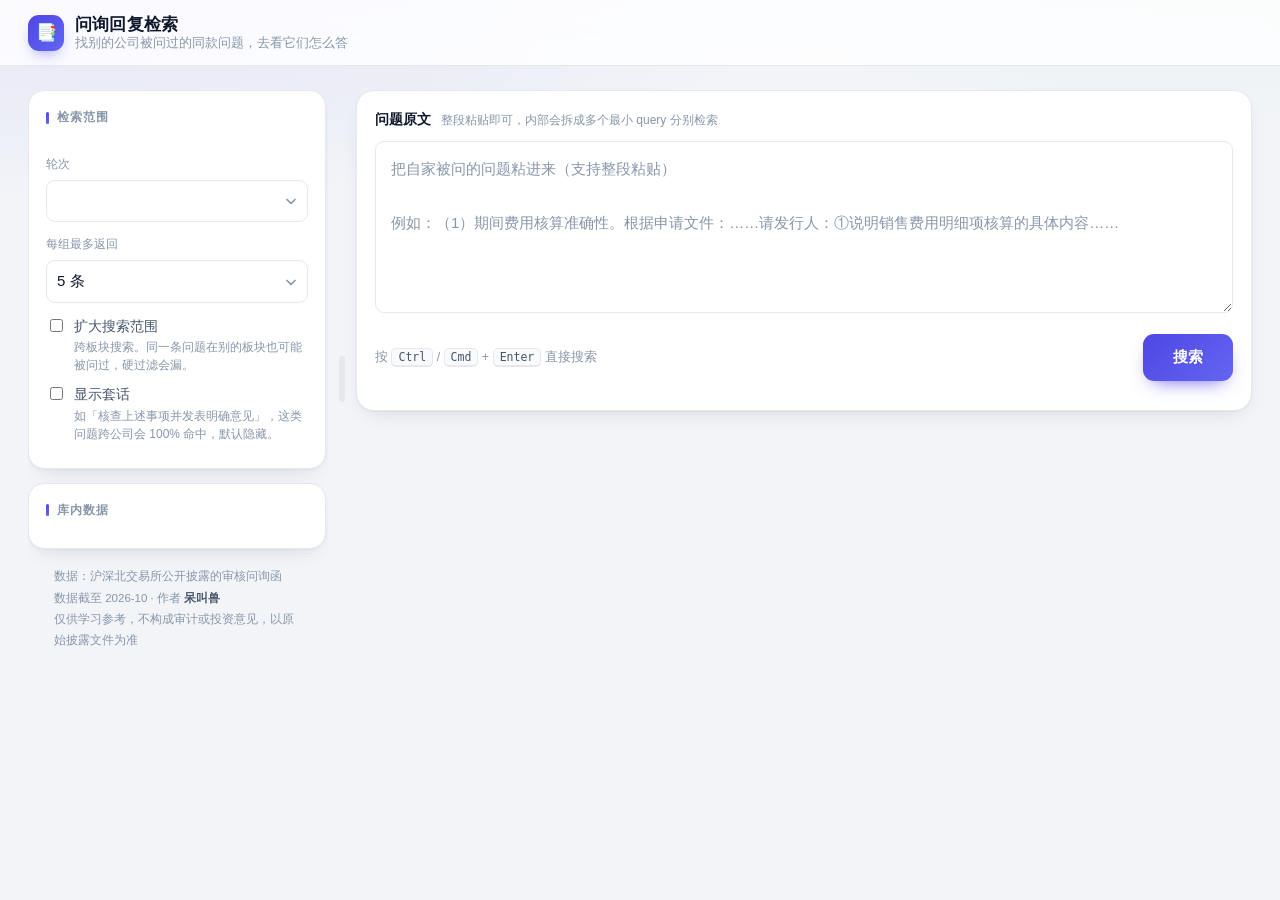
==== src/webui/index.html @ 90c43ad2 "前端删掉章节筛选：一律全章节口径（顺带把包版本号推到 v1.2） 创业板/深主板是回复体裁，抽出来的章节全是每道题答案内部的小标题 （核查意见 / 请保荐人发表明确意见 …），北交所/新三板才是真章节" ====
<!DOCTYPE html>
<html lang="zh-CN">
<head>
<meta charset="utf-8">
<meta name="viewport" content="width=device-width, initial-scale=1">
<title>问询回复检索</title>
<style>
  :root {
    --bg: #f2f4f8;
    --panel: #ffffff;
    --text: #0f172a;
    --text-2: #475569;
    --muted: #8896a9;
    --border: #e6e8ec;
    --accent: #4f46e5;
    --accent-2: #6366f1;
    --accent-soft: #eef1ff;
    --quote-bg: #f8fafc;
    --ok: #0f9d6a;
    --mid: #d08700;
    --low: #94a3b8;
    --shadow: 0 1px 2px rgba(15,23,42,.04), 0 8px 24px -12px rgba(15,23,42,.18);
    --shadow-lg: 0 2px 4px rgba(15,23,42,.05), 0 16px 36px -16px rgba(15,23,42,.30);
    --grad: linear-gradient(135deg, var(--accent), var(--accent-2));
    --ring: 0 0 0 3px color-mix(in srgb, var(--accent) 15%, transparent);
    --aside-w: 300px;
    --split-w: 28px;
  }
  @media (prefers-color-scheme: dark) {
    :root {
      --bg: #0e1014;
      --panel: #171a21;
      --text: #e8eaef;
      --text-2: #b2bac6;
      --muted: #7d8797;
      --border: #262b35;
      --accent: #818cf8;
      --accent-2: #a5b4fc;
      --accent-soft: #1e2233;
      --quote-bg: #1c2029;
      --shadow: 0 1px 2px rgba(0,0,0,.4), 0 8px 24px -12px rgba(0,0,0,.7);
      --shadow-lg: 0 2px 6px rgba(0,0,0,.5), 0 18px 40px -18px rgba(0,0,0,.85);
    }
  }
  * { box-sizing: border-box; }
  ::selection { background: color-mix(in srgb, var(--accent) 24%, transparent); }
  ::-webkit-scrollbar { width: 11px; height: 11px; }
  ::-webkit-scrollbar-track { background: transparent; }
  ::-webkit-scrollbar-thumb { background: var(--border); border: 3px solid transparent;
                              background-clip: content-box; border-radius: 999px; }
  ::-webkit-scrollbar-thumb:hover { background: var(--muted); background-clip: content-box; }
  html { scrollbar-width: thin; scrollbar-color: var(--border) transparent; }
  body {
    margin: 0;
    background:
      radial-gradient(1100px 420px at 8% -10%, color-mix(in srgb, var(--accent) 11%, transparent), transparent 70%),
      radial-gradient(900px 360px at 96% -14%, color-mix(in srgb, var(--ok) 9%, transparent), transparent 70%),
      var(--bg);
    background-attachment: fixed;
    color: var(--text);
    font: 15px/1.65 -apple-system, BlinkMacSystemFont, "Segoe UI", "PingFang SC",
          "Hiragino Sans GB", "Microsoft YaHei", sans-serif;
    -webkit-font-smoothing: antialiased;
  }
  body.resizing { cursor: col-resize; user-select: none; }

  header {
    position: sticky; top: 0; z-index: 20; padding: 13px 28px;
    background: color-mix(in srgb, var(--panel) 82%, transparent);
    backdrop-filter: saturate(180%) blur(14px);
    border-bottom: 1px solid var(--border);
  }
  /* 和 main 同宽同边距，标题才不会跟下面那栏错开 */
  .head-inner { display: flex; align-items: center; gap: 16px; flex-wrap: wrap;
                max-width: 1520px; width: 100%; margin: 0 auto; }
  .brand { display: flex; align-items: center; gap: 11px; }
  .logo { flex: none; width: 36px; height: 36px; border-radius: 11px; display: grid;
          place-items: center; font-size: 17px; background: var(--grad);
          box-shadow: 0 7px 18px -9px var(--accent); }
  .brand-text { display: flex; flex-direction: column; justify-content: center; }
  .brand-text b { font-size: 16.5px; letter-spacing: .2px; line-height: 1.35; }
  .brand-text span { color: var(--muted); font-size: 12.5px; line-height: 1.35; }
  .stats { margin-left: auto; display: flex; gap: 9px; flex-wrap: wrap; }
  .stats div { display: flex; flex-direction: column; align-items: flex-end; line-height: 1.25;
               padding: 5px 12px; border-radius: 11px; font-size: 11.5px; color: var(--muted);
               background: color-mix(in srgb, var(--panel) 72%, transparent);
               border: 1px solid var(--border); }
  .stats b { font-size: 15px; color: var(--text); font-variant-numeric: tabular-nums; }

  main { display: flex; align-items: flex-start; gap: 0;
         max-width: 1520px; margin: 0 auto; padding: 24px 28px 96px; }
  section { flex: 1 1 auto; min-width: 0; }
  aside { flex: 0 0 var(--aside-w); position: sticky; top: 84px; align-self: flex-start;
          max-height: calc(100vh - 104px); overflow-y: auto; overflow-x: hidden;
          padding-right: 2px; }

  .splitter { flex: 0 0 var(--split-w); align-self: stretch; position: relative;
              cursor: col-resize; outline: none; }
  .splitter::after { content: ''; position: absolute; top: 50%; left: 50%;
                     width: 6px; height: 46px; transform: translate(-50%, -50%);
                     border-radius: 999px; background: var(--border);
                     transition: background .15s ease, height .15s ease; }
  .splitter:hover::after, .splitter:focus-visible::after, .splitter.dragging::after {
    background: var(--accent); height: 70px;
  }

  .panel { background: var(--panel); border: 1px solid var(--border);
           border-radius: 16px; padding: 15px 17px; box-shadow: var(--shadow); }
  aside .panel + .panel { margin-top: 14px; }
  .sec-title { display: flex; align-items: center; gap: 8px; font-size: 12px; font-weight: 700;
               letter-spacing: .08em; color: var(--muted); margin: 2px 0 13px; }
  .sec-title::before { content: ''; width: 3px; height: 12px; border-radius: 2px;
                       background: var(--grad); flex: none; }
  label.field { display: block; margin-bottom: 13px; }
  label.field > span { display: block; font-size: 12px; color: var(--muted); margin-bottom: 5px; }
  label.field > i { display: block; font-style: normal; font-size: 11.5px; color: var(--muted);
                    line-height: 1.5; margin-top: 5px; }
  select, textarea, input {
    width: 100%; font: inherit; color: var(--text); background: var(--panel);
    border: 1px solid var(--border); border-radius: 9px; padding: 8px 10px; outline: none;
    transition: border-color .14s ease, box-shadow .14s ease;
  }
  select { appearance: none; padding-right: 30px; background-repeat: no-repeat;
           background-position: right 10px center; background-size: 12px;
           background-image: url("data:image/svg+xml,%3Csvg xmlns='http://www.w3.org/2000/svg' viewBox='0 0 12 12'%3E%3Cpath d='M2 4.5 6 8.5 10 4.5' fill='none' stroke='%238896a9' stroke-width='1.7' stroke-linecap='round' stroke-linejoin='round'/%3E%3C/svg%3E"); }
  select:hover { border-color: color-mix(in srgb, var(--accent) 40%, var(--border)); }
  select:focus, textarea:focus { border-color: var(--accent); box-shadow: var(--ring); }
  .check { display: flex; align-items: flex-start; gap: 8px; margin: 10px 0; font-size: 13.5px;
           color: var(--text-2); cursor: pointer; }
  .check input { width: auto; margin-top: 3px; accent-color: var(--accent); }
  .check i { display: block; font-style: normal; color: var(--muted); font-size: 12px; line-height: 1.5; }
  .board-tabs { display: flex; flex-wrap: wrap; gap: 6px; }
  .board-tabs button {
    font: inherit; font-size: 13px; padding: 6px 13px; border-radius: 999px; cursor: pointer;
    border: 1px solid var(--border); background: transparent; color: var(--muted);
    transition: background .14s ease, color .14s ease, border-color .14s ease, box-shadow .14s ease;
  }
  .board-tabs button:hover:not(:disabled):not(.on) { border-color: var(--accent); color: var(--accent); }
  .board-tabs button.on { background: var(--grad); border-color: transparent; color: #fff;
                          box-shadow: 0 6px 16px -9px var(--accent); }
  .board-tabs button:disabled { opacity: .45; cursor: not-allowed; }
  .kv { margin: 0; font-size: 13px; }
  .kv div { display: flex; align-items: baseline; justify-content: space-between;
            gap: 10px; padding: 5px 0; border-bottom: 1px dashed var(--border); }
  .kv div:last-child { border-bottom: 0; }
  .kv dt { color: var(--muted); flex: none; }
  .kv dd { margin: 0; color: var(--text); text-align: right; font-variant-numeric: tabular-nums; }

  .search-card { background: var(--panel); border: 1px solid var(--border);
                 border-radius: 18px; padding: 18px 18px 16px; box-shadow: var(--shadow); }
  .search-head { display: flex; align-items: baseline; gap: 10px; flex-wrap: wrap; margin-bottom: 10px; }
  .search-title { font-size: 13.5px; font-weight: 700; }
  .search-sub { font-size: 12px; color: var(--muted); }
  textarea { min-height: 172px; resize: vertical; line-height: 1.8; padding: 13px 15px;
             font-size: 15px; }
  textarea::placeholder { color: var(--muted); }
  .tools { display: flex; align-items: center; gap: 12px; margin-top: 13px; flex-wrap: wrap; }
  .tools .hint { color: var(--muted); font-size: 12.5px; }
  kbd { font-family: ui-monospace, Consolas, monospace; font-size: 11.5px; padding: 1px 6px;
        border: 1px solid var(--border); border-bottom-width: 2px; border-radius: 5px;
        background: var(--quote-bg); color: var(--text-2); }
  button.primary {
    margin-left: auto; font: inherit; font-weight: 600; color: #fff; cursor: pointer;
    background: var(--grad); border: 0; border-radius: 11px; padding: 11px 30px;
    box-shadow: 0 8px 20px -10px var(--accent);
    transition: transform .12s ease, box-shadow .16s ease, filter .16s ease;
  }
  button.primary:hover:not(:disabled) { transform: translateY(-1px); filter: saturate(1.1);
                                        box-shadow: 0 12px 26px -11px var(--accent); }
  button.primary:active:not(:disabled) { transform: translateY(0); }
  button.primary:disabled { opacity: .65; cursor: progress; transform: none; }
  .chips { display: flex; align-items: center; gap: 8px; flex-wrap: wrap; margin-top: 13px; }
  .chips button {
    font: inherit; font-size: 12.5px; color: var(--text-2); cursor: pointer;
    background: transparent; border: 1px dashed var(--border); border-radius: 999px; padding: 4px 12px;
    max-width: 100%; overflow: hidden; text-overflow: ellipsis; white-space: nowrap;
    transition: border-color .14s ease, color .14s ease, background .14s ease;
  }
  .chips button:hover { border-color: var(--accent); color: var(--accent); background: var(--accent-soft); }
  .chips .chips-label { color: var(--muted); font-size: 12.5px; }

  #results { margin-top: 22px; }
  .banner { display: flex; align-items: center; gap: 10px; padding: 11px 15px; border-radius: 12px;
            font-size: 14px; margin-bottom: 14px; }
  .banner.split { background: var(--accent-soft); color: var(--accent-2); }
  .banner.warn { background: #fff7e6; color: #a15c00; }
  @media (prefers-color-scheme: dark) { .banner.warn { background: #2c2415; color: #e2b866; } }
  .parts { list-style: none; margin: 0 0 18px; padding: 0; }
  .parts li { display: flex; gap: 10px; padding: 8px 0; border-bottom: 1px dashed var(--border);
              font-size: 13.5px; color: var(--text-2); }
  .parts li:last-child { border-bottom: 0; }
  .parts em { font-style: normal; flex: none; width: 20px; height: 20px; border-radius: 50%;
              background: var(--accent-soft); color: var(--accent-2); font-size: 11.5px;
              display: grid; place-items: center; margin-top: 2px; font-weight: 700; }

  .group { margin-bottom: 28px; animation: rise .2s ease both; }
  @keyframes rise { from { opacity: 0; transform: translateY(5px); } to { opacity: 1; transform: none; } }
  .group-head { display: flex; gap: 11px; align-items: flex-start; margin-bottom: 13px; }
  .group-head em { font-style: normal; flex: none; width: 25px; height: 25px; border-radius: 8px;
                   background: var(--grad); color: #fff; font-size: 13px; font-weight: 700;
                   display: grid; place-items: center; margin-top: 1px;
                   box-shadow: 0 6px 14px -8px var(--accent); }
  .group-head p { margin: 0; font-size: 15px; font-weight: 600; color: var(--text);
                  line-height: 1.7; word-break: break-word; }

  .card { background: var(--panel); border: 1px solid var(--border); border-radius: 14px;
          padding: 14px 18px; margin-bottom: 12px; box-shadow: var(--shadow);
          border-left: 4px solid var(--low);
          transition: box-shadow .16s ease, transform .16s ease, border-color .16s ease; }
  .card:hover { box-shadow: var(--shadow-lg); transform: translateY(-1px); }
  .card.high { border-left-color: var(--ok); }
  .card.mid { border-left-color: var(--mid); }
  .card-top { display: flex; align-items: center; gap: 9px; flex-wrap: wrap; }
  .rank { flex: none; width: 21px; height: 21px; border-radius: 7px; display: grid; place-items: center;
          font-size: 11.5px; font-weight: 700; color: var(--muted);
          border: 1px solid var(--border); background: var(--quote-bg); }
  .card.high .rank { color: var(--ok); border-color: color-mix(in srgb, var(--ok) 38%, transparent);
                     background: color-mix(in srgb, var(--ok) 10%, transparent); }
  .card.mid .rank { color: var(--mid); border-color: color-mix(in srgb, var(--mid) 40%, transparent);
                    background: color-mix(in srgb, var(--mid) 11%, transparent); }
  .who { font-weight: 700; font-size: 14.5px; }
  .tag { font-size: 11.5px; padding: 2px 8px; border-radius: 6px;
         background: var(--accent-soft); color: var(--accent-2); white-space: nowrap; }
  .tag.plain { background: transparent; color: var(--muted); border: 1px solid var(--border); }
  .score { margin-left: auto; display: flex; align-items: center; gap: 8px; }
  .score .bar { width: 84px; height: 7px; border-radius: 4px; background: var(--border); overflow: hidden; }
  .score .bar i { display: block; height: 100%; border-radius: 4px; }
  .score b { font-size: 13px; font-variant-numeric: tabular-nums; }
  .card .qtitle { margin-top: 9px; font-size: 13.5px; color: var(--text-2); }
  .card .meta { margin-top: 4px; font-size: 12.5px; color: var(--muted); }
  blockquote { margin: 11px 0 0; padding: 12px 15px; background: var(--quote-bg);
               border-left: 3px solid var(--border); border-radius: 8px;
               font-size: 14.5px; line-height: 1.85; word-break: break-word; }
  mark { background: #ffe9a8; color: inherit; padding: 0 2px; border-radius: 3px; }
  @media (prefers-color-scheme: dark) { mark { background: #6b5a1e; color: #ffeab0; } }
  .card-foot { display: flex; align-items: center; gap: 12px; margin-top: 10px; flex-wrap: wrap; }
  .card-foot code { font-size: 12px; color: var(--muted); font-family: ui-monospace, Consolas, monospace; }
  .ghost { margin-left: auto; font: inherit; font-size: 12.5px; cursor: pointer; color: var(--accent);
           background: transparent; border: 1px solid var(--border); border-radius: 8px; padding: 5px 12px;
           transition: border-color .14s ease, background .14s ease; }
  .ghost:hover { border-color: var(--accent); background: var(--accent-soft); }
  .siblings { margin-top: 10px; border-top: 1px dashed var(--border); padding-top: 8px; }
  .siblings div { padding: 7px 0; border-bottom: 1px dashed var(--border);
                  font-size: 13.5px; color: var(--text-2); line-height: 1.7; }
  .siblings div:last-child { border-bottom: 0; }
  .siblings b { color: var(--muted); font-weight: 500; font-size: 12.5px; margin-right: 6px; }
  .attn { background: var(--quote-bg); border: 1px solid var(--border); border-radius: 12px;
          padding: 10px 14px; margin-bottom: 14px; }
  .attn-head { font-size: 12px; color: var(--muted); margin-bottom: 7px; }
  .attn-text { font-size: 13.5px; line-height: 2; word-break: break-word; }
  .attn-text u.weak { text-decoration: underline dotted var(--mid); text-underline-offset: 5px; }
  .attn-text .miss { color: var(--muted); }
  .attn-tip { margin-top: 7px; font-size: 11.5px; color: var(--muted); line-height: 1.7; }
  .attn-tip i { font-style: normal; }
  .empty { color: var(--muted); font-size: 14px; padding: 10px 2px; }
  .spin { display: inline-block; width: 13px; height: 13px; margin-right: 7px; vertical-align: -2px;
          border: 2px solid rgba(255,255,255,.45); border-top-color: #fff; border-radius: 50%;
          animation: r .7s linear infinite; }
  @keyframes r { to { transform: rotate(360deg); } }

  @media (max-width: 880px) {
    header { padding-left: 16px; padding-right: 16px; }
    main { flex-direction: column; gap: 16px; padding: 16px; }
    aside { flex: none; width: auto; position: static; max-height: none; overflow: visible; }
    .splitter { display: none; }
    .stats { margin-left: 0; width: 100%; }
  }
  @media (prefers-reduced-motion: reduce) {
    * { animation: none !important; transition: none !important; }
  }
  .about { margin: 4px 14px 16px; padding: 12px 12px 0; font-size: 11.5px; line-height: 1.85;
           color: var(--muted); border-top: 1px solid var(--border); }
  .about b { color: var(--text-2); font-weight: 600; }
</style>
</head>
<body>
<header>
 <div class="head-inner">
  <div class="brand">
    <span class="logo">📑</span>
    <span class="brand-text">
      <b>问询回复检索</b>
      <span>找别的公司被问过的同款问题，去看它们怎么答</span>
    </span>
  </div>
  <div class="stats" id="stats"></div>
 </div>
</header>

<main>
  <aside>
    <div class="panel">
      <div class="sec-title">检索范围</div>
      <div class="board-tabs" id="boards"></div>
      <label class="field" style="margin-top:14px">
        <span>轮次</span>
        <select id="round"></select>
      </label>
      <label class="field">
        <span>每组最多返回</span>
        <select id="top">
          <option value="3">3 条</option>
          <option value="5" selected>5 条</option>
          <option value="10">10 条</option>
          <option value="20">20 条</option>
        </select>
      </label>
      <label class="check"><input type="checkbox" id="expand">
        <span>扩大搜索范围<i>跨板块搜索。同一条问题在别的板块也可能被问过，硬过滤会漏。</i></span>
      </label>
      <label class="check"><input type="checkbox" id="boiler">
        <span>显示套话<i>如「核查上述事项并发表明确意见」，这类问题跨公司会 100% 命中，默认隐藏。</i></span>
      </label>
    </div>
    <div class="panel">
      <div class="sec-title">库内数据</div>
      <dl class="kv" id="libinfo"></dl>
    </div>
    <div class="about">
      数据：沪深北交易所公开披露的审核问询函<br>
      数据截至 <span id="about-date">2026-10</span> · 作者 <b>呆叫兽</b><br>
      仅供学习参考，不构成审计或投资意见，以原始披露文件为准
    </div>
  </aside>

  <div class="splitter" id="splitter" role="separator" aria-orientation="vertical"
       tabindex="0" title="拖动调整左侧宽度，双击恢复默认"
       aria-label="拖动调整左侧宽度，双击恢复默认"></div>

  <section>
    <div class="search-card">
      <div class="search-head">
        <span class="search-title">问题原文</span>
        <span class="search-sub">整段粘贴即可，内部会拆成多个最小 query 分别检索</span>
      </div>
      <textarea id="q" spellcheck="false" placeholder="把自家被问的问题粘进来（支持整段粘贴）&#10;&#10;例如：（1）期间费用核算准确性。根据申请文件：……请发行人：①说明销售费用明细项核算的具体内容……"></textarea>
      <div class="tools">
        <span class="hint">按 <kbd>Ctrl</kbd> / <kbd>Cmd</kbd> + <kbd>Enter</kbd> 直接搜索</span>
        <button class="primary" id="go">搜索</button>
      </div>
      <div class="chips" id="chips"></div>
    </div>
    <div id="results"></div>
  </section>
</main>

<script>
var $ = function (id) { return document.getElementById(id); };
var state = { stats: null, board: '北交所' };

function esc(s) {
  return String(s === null || s === undefined ? '' : s)
    .replace(/&/g, '&amp;').replace(/</g, '&lt;').replace(/>/g, '&gt;')
    .replace(/"/g, '&quot;').replace(/'/g, '&#39;');
}

function markSpans(t, spans) {
  t = t || '';
  var out = [], pos = 0;
  (spans || []).forEach(function (s) {
    var a = s[0], b = s[1];
    if (a < pos || b > t.length || b <= a) { return; }
    if (a > pos) { out.push(esc(t.slice(pos, a))); }
    out.push('<mark>' + esc(t.slice(a, b)) + '</mark>');
    pos = b;
  });
  out.push(esc(t.slice(pos)));
  return out.join('');
}

// 所有真实重合片段都标出来。以前只标最长的那一段，会让人误以为
// 算法只看了那一块 —— 其实另外几段也算进分数了，只是没画出来。
function mark(h) {
  var spans = h.hl_spans;
  if (!spans || !spans.length) {
    spans = (h.hl_end > h.hl_start) ? [[h.hl_start, h.hl_end]] : [];
  }
  return markSpans(h.raw_text, spans);
}

// 把「你的问题」按落点强弱画出来：逐字命中 / 仅 2 字级 / 无对应
function coverBlock(g) {
  var c = g.cover, t = g.text || '';
  if (!c || !t || !c.strong || !c.weak) { return ''; }
  if (!c.strong.length && !c.weak.length) { return ''; }
  var lvl = [], i, k;
  for (i = 0; i < t.length; i++) { lvl[i] = 0; }
  c.strong.forEach(function (s) { for (k = s[0]; k < s[1] && k < t.length; k++) { lvl[k] = 2; } });
  c.weak.forEach(function (s) {
    for (k = s[0]; k < s[1] && k < t.length; k++) { if (!lvl[k]) { lvl[k] = 1; } }
  });
  var out = [], nStrong = 0, nWeak = 0;
  i = 0;
  while (i < t.length) {
    var v = lvl[i], j = i;
    while (j < t.length && lvl[j] === v) { j++; }
    var seg = esc(t.slice(i, j));
    // 标点不参与「有没有落点」的判断，别把「、」画成灰色
    var blank = !/[0-9A-Za-z\u4e00-\u9fff]/.test(t.slice(i, j));
    if (v === 2) { out.push('<mark>' + seg + '</mark>'); nStrong += j - i; }
    else if (v === 1) { out.push('<u class="weak">' + seg + '</u>'); nWeak += j - i; }
    else if (blank) { out.push(seg); }
    else { out.push('<span class="miss">' + seg + '</span>'); }
    i = j;
  }
  var pct = function (n) { return Math.round(n / Math.max(1, t.length) * 100); };
  return '<div class="attn">' +
    '<div class="attn-head">你这段问题在下面这些公司里的落点：' +
      '逐字命中 ' + pct(nStrong) + '% ｜ 仅 2 字级 ' + pct(nWeak) + '% ｜ ' +
      '无对应 ' + pct(t.length - nStrong - nWeak) + '%</div>' +
    '<div class="attn-text">' + out.join('') + '</div>' +
    '<div class="attn-tip"><i>绿底</i> = 逐字相同，4-gram 打分吃得到；' +
      '<i>虚线下划线</i> = 只有 2 字级对得上（对方换了措辞，4-gram 对不上，所以分数会偏低）；' +
      '<i>灰色</i> = 返回的这几条里没有对应说法。</div>' +
    '</div>';
}

// 阈值是量出来的，不是拍的（probe/score_calib.py，120 条跨公司样本，跳过同公司）：
// 有同题可抄的那一组中位分 0.38、p25 0.17；库里没有的那一组中位 0.12、p75 0.14。
// 取 0.18 作分界时：好匹配召回 73%，误报 8%（取 0.20 召回降到 69%）。
var T_HIGH = 0.40, T_MID = 0.18;

function level(score) {
  if (score >= T_HIGH) { return 'high'; }
  if (score >= T_MID) { return 'mid'; }
  return 'low';
}
var COLORS = { high: 'var(--ok)', mid: 'var(--mid)', low: 'var(--low)' };

function num(n) {
  return String(n === null || n === undefined ? 0 : n)
    .replace(/\B(?=(\d{3})+(?!\d))/g, ',');
}

// —— 左侧栏宽度：可拖动，记在 localStorage 里，双击 / 方向键复位 ——
(function () {
  var MIN = 220, MAX = 560, DEF = 300;
  var root = document.documentElement, sp = $('splitter'), aside = document.querySelector('aside');
  var saved = null;
  try { saved = parseInt(localStorage.getItem('asideW'), 10); } catch (e) {}
  if (saved >= MIN && saved <= MAX) { root.style.setProperty('--aside-w', saved + 'px'); }
  function setW(v) {
    v = Math.max(MIN, Math.min(MAX, Math.round(v)));
    root.style.setProperty('--aside-w', v + 'px');
    try { localStorage.setItem('asideW', String(v)); } catch (e) {}
  }
  var drag = null;
  sp.addEventListener('pointerdown', function (e) {
    drag = { x: e.clientX, w: aside.getBoundingClientRect().width };
    sp.setPointerCapture(e.pointerId);
    sp.classList.add('dragging');
    document.body.classList.add('resizing');
    e.preventDefault();
  });
  sp.addEventListener('pointermove', function (e) {
    if (drag) { setW(drag.w + (e.clientX - drag.x)); }
  });
  function end(e) {
    if (!drag) { return; }
    drag = null;
    sp.classList.remove('dragging');
    document.body.classList.remove('resizing');
    try { sp.releasePointerCapture(e.pointerId); } catch (err) {}
  }
  sp.addEventListener('pointerup', end);
  sp.addEventListener('pointercancel', end);
  sp.addEventListener('dblclick', function () {
    root.style.setProperty('--aside-w', DEF + 'px');
    try { localStorage.removeItem('asideW'); } catch (e) {}
  });
  sp.addEventListener('keydown', function (e) {
    var cur = aside.getBoundingClientRect().width;
    if (e.key === 'ArrowLeft') { setW(cur - 20); e.preventDefault(); }
    else if (e.key === 'ArrowRight') { setW(cur + 20); e.preventDefault(); }
  });
})();

function loadStats() {
  fetch('/api/stats').then(function (r) { return r.json(); }).then(function (s) {
    state.stats = s;
    $('stats').innerHTML =
      '<div>问询函 <b>' + num(s.letters) + '</b></div>' +
      '<div>公司 <b>' + num(s.company_count) + '</b></div>' +
      '<div>最小 query <b>' + num(s.queries) + '</b></div>';
    var rows = [
      ['板块', s.boards.join(' / ')],
      ['问询函', num(s.letters) + ' 份'],
      ['公司', num(s.company_count) + ' 家']
    ];
    // 分板块明细（北交所 / 新三板），两个板块的库是分开检索的
    (s.by_board || []).forEach(function (b) {
      rows.push([b.board, num(b.letters) + ' 份 · ' + num(b.companies) + ' 家 · ' +
                 num(b.queries) + ' 条']);
    });
    rows = rows.concat([
      ['轮次', (s.letters_by_round || []).map(function (r) {
        return '第 ' + r[0] + ' 轮 ' + num(r[1]) + ' 份';
      }).join('，')],
      ['问题节', num(s.questions) + ' 个'],
      ['最小 query', num(s.queries) + ' 条'],
      ['原文页数', num(s.pages) + ' 页'],
      ['IDF 词表', num(s.grams) + ' 个 ' + (s.gram_n === undefined ? 2 : s.gram_n) + '-gram']
    ]);
    $('libinfo').innerHTML = rows.map(function (r) {
      return '<div><dt>' + esc(r[0]) + '</dt><dd>' + esc(r[1]) + '</dd></div>';
    }).join('');
    var rd = ['<option value="">（全部轮次）</option>'];
    s.rounds.forEach(function (n) { rd.push('<option value="' + n + '">第 ' + n + ' 轮</option>'); });
    $('round').innerHTML = rd.join('');
    var bd = [];
    ['北交所', '科创板', '创业板', '深主板', '新三板'].forEach(function (b) {
      var ok = s.boards.indexOf(b) >= 0;
      bd.push('<button data-b="' + b + '"' + (ok ? '' : ' disabled') +
              (b === state.board ? ' class="on"' : '') + '>' + b + '</button>');
    });
    $('boards').innerHTML = bd.join('');
    Array.prototype.forEach.call($('boards').children, function (btn) {
      btn.onclick = function () {
        if (btn.disabled) { return; }
        state.board = btn.dataset.b;
        Array.prototype.forEach.call($('boards').children, function (o) { o.classList.remove('on'); });
        btn.classList.add('on');
      };
    });
    var cw = $('chips');
    cw.innerHTML = '<span class="chips-label">试试：</span>';
    [
      '说明研发人员认定标准及划分依据，研发人员是否全职从事研发活动并作出实际贡献',
      '说明客户相应第三方回款金额与合同金额、销售收入、应收账款的勾稽匹配关系，是否具备可验证性',
      '说明报告期各期末存货跌价准备的计提方法、计提依据及充分性'
    ].forEach(function (t) {
      var b = document.createElement('button');
      b.textContent = t.slice(0, 26) + '…';
      b.title = t;
      b.onclick = function () { $('q').value = t; doSearch(); };
      cw.appendChild(b);
    });
  });
}

function doSearch() {
  var q = $('q').value.trim();
  if (!q) { $('q').focus(); return; }
  var btn = $('go');
  btn.disabled = true;
  btn.innerHTML = '<span class="spin"></span>检索中';
  $('results').innerHTML = '<div class="empty">正在检索…</div>';
  var payload = {
    q: q,
    board: $('expand').checked ? null : state.board,
    round: $('round').value ? parseInt($('round').value, 10) : null,
    top: parseInt($('top').value, 10),
    expand: $('expand').checked,
    boilerplate: $('boiler').checked
  };
  fetch('/api/search', {
    method: 'POST',
    headers: { 'Content-Type': 'application/json' },
    body: JSON.stringify(payload)
  }).then(function (r) {
    if (!r.ok) { return r.json().then(function (e) { throw new Error(e.detail || '检索失败'); }); }
    return r.json();
  }).then(function (data) {
    render(data);
  }).catch(function (e) {
    $('results').innerHTML = '<div class="banner warn">出错了：' + esc(e.message) + '</div>';
  }).then(function () {
    btn.disabled = false;
    btn.textContent = '搜索';
  });
}

function render(data) {
  var out = [];
  var groups = data.groups || [];
  var best = 0;
  groups.forEach(function (g) {
    (g.hits || []).forEach(function (h) { if (h.score > best) { best = h.score; } });
  });

  if (data.parts && data.parts.length > 1) {
    out.push('<div class="banner split">已把输入拆成 ' + data.parts.length + ' 个最小 query，分别检索后汇总</div>');
    out.push('<ul class="parts">' + data.parts.map(function (p, i) {
      return '<li><em>' + (i + 1) + '</em><span>' + esc(p) + '</span></li>';
    }).join('') + '</ul>');
  }
  if (best > 0 && best < T_MID) {
    out.push('<div class="banner warn">库里没有特别接近的问题，下面是最接近的几条 —— ' +
             '建议勾选「扩大搜索范围」，或换一种问法。</div>');
  }

  groups.forEach(function (g, gi) {
    out.push('<div class="group">');
    out.push('<div class="group-head"><em>' + (gi + 1) + '</em><p>' + esc(g.text) + '</p></div>');
    out.push(coverBlock(g));
    if (!g.hits || !g.hits.length) {
      out.push('<div class="empty">没有找到相似的问题，试试勾选「扩大搜索范围」。</div>');
    }
    (g.hits || []).forEach(function (h, hi) { out.push(card(h, hi + 1)); });
    out.push('</div>');
  });
  $('results').innerHTML = out.join('');
}

function card(h, rank) {
  var lv = level(h.score);
  var pct = Math.max(4, Math.min(100, Math.round(h.score / 0.75 * 100)));
  var tags = ['<span class="tag plain">' + esc(h.board) + '</span>',
              '<span class="tag plain">第 ' + h.round + ' 轮</span>'];
  // 章节标签只对"问询函体裁"的板块有意义。创业板/深主板是回复体裁，
  // 抽出来的"章节"其实是每道题答案里的小标题（核查意见/请保荐人发表明确意见），
  // 标在卡片上只会误导，干脆不显示。
  if (['北交所', '新三板', '科创板'].indexOf(h.board) >= 0 && h.chapter_std) {
    tags.push('<span class="tag">' + esc(h.chapter_std) + '</span>');
  }
  if (h.exact) { tags.push('<span class="tag">逐字命中</span>'); }
  if (h.is_boilerplate) { tags.push('<span class="tag plain">套话</span>'); }
  var meta = [];
  if (h.sub_question) { meta.push('小问：' + esc(h.sub_question)); }
  if (h.asker) { meta.push('提问主体：' + esc(h.asker)); }
  meta.push('原文 ' + esc(h.pages) + ' 页');
  return '<article class="card ' + lv + '">' +
    '<div class="card-top">' +
      '<span class="rank">' + rank + '</span>' +
      '<span class="who">' + esc(h.company) + '</span>' + tags.join('') +
      '<span class="score"><span class="bar"><i style="width:' + pct + '%;background:' +
        COLORS[lv] + '"></i></span><b style="color:' + COLORS[lv] + '">' +
        h.score.toFixed(3) + '</b></span>' +
    '</div>' +
    '<div class="qtitle">' + esc(h.question || '') + '</div>' +
    '<div class="meta">' + meta.join(' ｜ ') + '</div>' +
    '<blockquote>' + mark(h) + '</blockquote>' +
    '<div class="card-foot"><code>' + esc(h.q_id) + '</code>' +
      '<button class="ghost" data-qid="' + esc(h.question_id) + '">展开该问题节的完整小问</button>' +
    '</div>' +
    '<div class="siblings" hidden></div>' +
  '</article>';
}

document.addEventListener('click', function (e) {
  var btn = e.target.closest ? e.target.closest('.ghost') : null;
  if (!btn) { return; }
  var box = btn.closest('.card').querySelector('.siblings');
  if (!box.hidden) { box.hidden = true; btn.textContent = '展开该问题节的完整小问'; return; }
  btn.textContent = '加载中…';
  fetch('/api/siblings?question_id=' + encodeURIComponent(btn.dataset.qid))
    .then(function (r) { return r.json(); })
    .then(function (d) {
      box.innerHTML = d.items.length
        ? d.items.map(function (s) {
            return '<div><b>#' + s.seq_in_question + ' ' + esc(s.asker || '') + '</b>' +
                   esc(s.raw_text) + '</div>';
          }).join('')
        : '<div class="empty">没有其他小问</div>';
      box.hidden = false;
      btn.textContent = '收起';
    })
    .catch(function () { btn.textContent = '展开该问题节的完整小问'; });
});

document.addEventListener('keydown', function (e) {
  if ((e.ctrlKey || e.metaKey) && e.key === 'Enter') { e.preventDefault(); doSearch(); }
});

$('go').onclick = doSearch;
['round', 'top', 'expand', 'boiler'].forEach(function (id) {
  $(id).addEventListener('change', function () {
    if ($('q').value.trim() && $('results').innerHTML) { doSearch(); }
  });
});
loadStats();
</script>
</body>
</html>
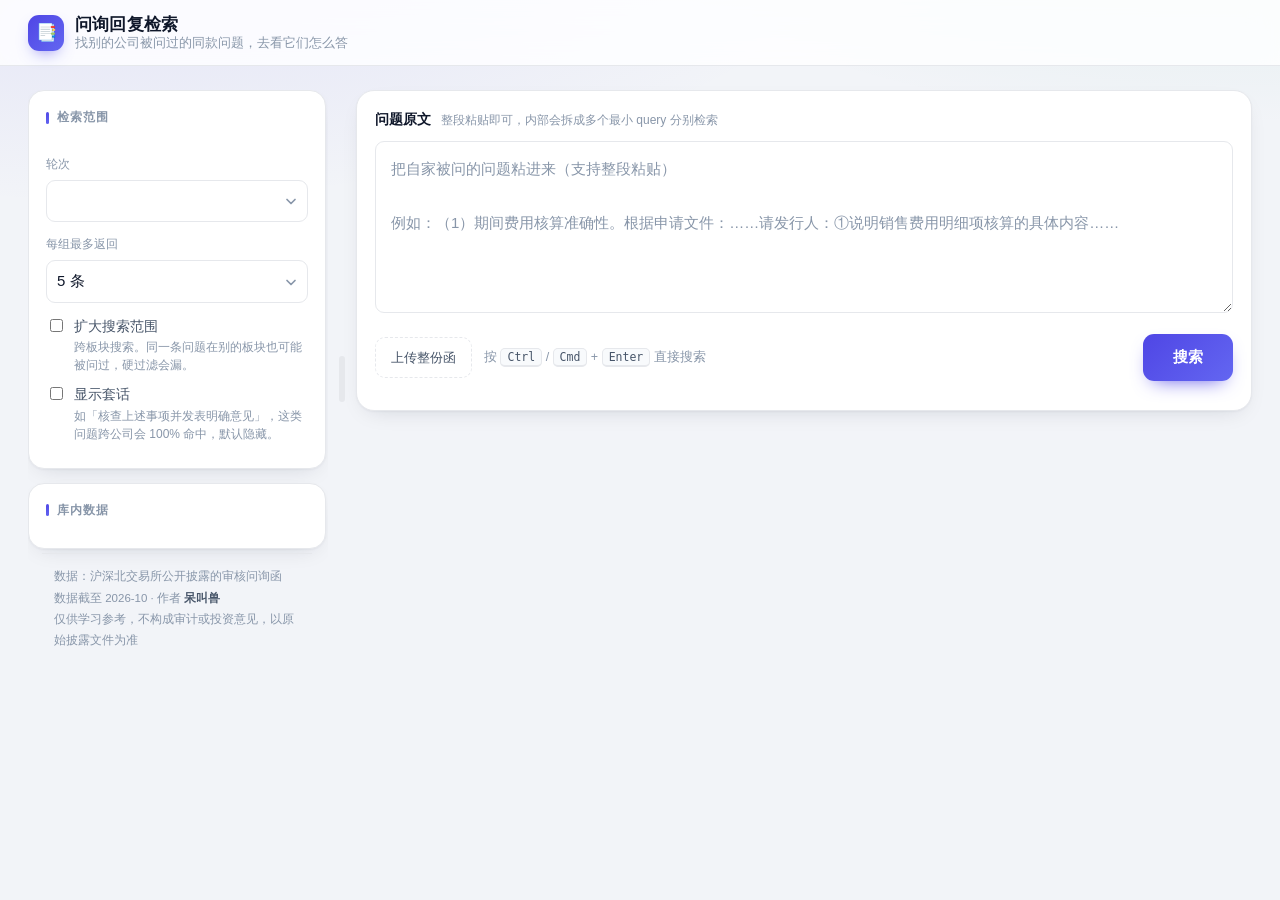
==== commit d91ba95c: "输入：新增 src/ingest.py，网页支持上传整份问询函 - ingest 按扩展名分派：pdf 走 extract.scan_letter，docx 用 python-docx 取段落   再" ====
--- a/src/webui/index.html
+++ b/src/webui/index.html
@@ -156,6 +156,15 @@
   textarea::placeholder { color: var(--muted); }
   .tools { display: flex; align-items: center; gap: 12px; margin-top: 13px; flex-wrap: wrap; }
   .tools .hint { color: var(--muted); font-size: 12.5px; }
+  .upload { font: inherit; font-size: 13px; color: var(--text-2); cursor: pointer;
+            border: 1px dashed var(--border); border-radius: 10px; padding: 9px 15px;
+            display: inline-flex; align-items: center; gap: 7px; transition: all .15s ease; }
+  .upload:hover { border-color: var(--accent); color: var(--accent); background: var(--accent-soft); }
+  .upload.busy { opacity: .6; pointer-events: none; }
+  textarea.dragging { border-color: var(--accent); background: var(--accent-soft); }
+  .filemeta { font-size: 12.5px; color: var(--muted); margin-top: 9px; }
+  .glabel { display: inline-block; margin-right: 8px; padding: 1px 7px; border-radius: 6px;
+            font-size: 11.5px; color: var(--accent); background: var(--accent-soft); }
   kbd { font-family: ui-monospace, Consolas, monospace; font-size: 11.5px; padding: 1px 6px;
         border: 1px solid var(--border); border-bottom-width: 2px; border-radius: 5px;
         background: var(--quote-bg); color: var(--text-2); }
@@ -335,9 +344,14 @@
       </div>
       <textarea id="q" spellcheck="false" placeholder="把自家被问的问题粘进来（支持整段粘贴）&#10;&#10;例如：（1）期间费用核算准确性。根据申请文件：……请发行人：①说明销售费用明细项核算的具体内容……"></textarea>
       <div class="tools">
+        <label class="upload" id="upbtn" title="支持 pdf / docx / txt，整份问询函丢进来，自动拆题">
+          上传整份函
+          <input type="file" id="file" accept=".pdf,.docx,.txt,.md" hidden>
+        </label>
         <span class="hint">按 <kbd>Ctrl</kbd> / <kbd>Cmd</kbd> + <kbd>Enter</kbd> 直接搜索</span>
         <button class="primary" id="go">搜索</button>
       </div>
+      <div class="filemeta" id="filemeta"></div>
       <div class="chips" id="chips"></div>
     </div>
     <div id="results"></div>
@@ -508,7 +522,7 @@
     s.rounds.forEach(function (n) { rd.push('<option value="' + n + '">第 ' + n + ' 轮</option>'); });
     $('round').innerHTML = rd.join('');
     var bd = [];
-    ['北交所', '科创板', '创业板', '深主板', '新三板'].forEach(function (b) {
+    ['北交所', '科创板', '沪主板', '创业板', '深主板', '新三板'].forEach(function (b) {
       var ok = s.boards.indexOf(b) >= 0;
       bd.push('<button data-b="' + b + '"' + (ok ? '' : ' disabled') +
               (b === state.board ? ' class="on"' : '') + '>' + b + '</button>');
@@ -570,6 +584,36 @@
   });
 }
 
+function uploadFile(f) {
+  if (!f) { return; }
+  var mb = f.size / 1048576;
+  $('filemeta').textContent = '已选：' + f.name + '（' + mb.toFixed(1) + ' MB），正在解析…';
+  $('upbtn').classList.add('busy');
+  $('results').innerHTML = '<div class="empty">正在解析文件、拆题、逐个小问检索…整份函大约 10 秒</div>';
+  var fd = new FormData();
+  fd.append('file', f);
+  fd.append('board', '');
+  fd.append('top', $('top').value);
+  fd.append('expand', 'true');
+  fetch('/api/upload', { method: 'POST', body: fd })
+    .then(function (r) {
+      if (!r.ok) {
+        return r.json().then(function (e) { throw new Error(e.detail || '上传失败'); });
+      }
+      return r.json();
+    })
+    .then(function (data) {
+      render(data);
+      $('filemeta').textContent = '来自 ' + data.source + '：' +
+        (data.questions || []).length + ' 道题 / ' + (data.groups || []).length + ' 个小问';
+    })
+    .catch(function (e) {
+      $('results').innerHTML = '<div class="banner warn">出错了：' + esc(e.message) + '</div>';
+      $('filemeta').textContent = '';
+    })
+    .then(function () { $('upbtn').classList.remove('busy'); });
+}
+
 function render(data) {
   var out = [];
   var groups = data.groups || [];
@@ -578,7 +622,11 @@
     (g.hits || []).forEach(function (h) { if (h.score > best) { best = h.score; } });
   });
 
-  if (data.parts && data.parts.length > 1) {
+  if (data.source) {
+    out.push('<div class="banner split">已从「' + esc(data.source) + '」拆出 ' +
+             (data.questions || []).length + ' 道题 / ' + (data.groups || []).length +
+             ' 个小问，逐个小问检索（跨全部板块）</div>');
+  } else if (data.parts && data.parts.length > 1) {
     out.push('<div class="banner split">已把输入拆成 ' + data.parts.length + ' 个最小 query，分别检索后汇总</div>');
     out.push('<ul class="parts">' + data.parts.map(function (p, i) {
       return '<li><em>' + (i + 1) + '</em><span>' + esc(p) + '</span></li>';
@@ -591,7 +639,9 @@
 
   groups.forEach(function (g, gi) {
     out.push('<div class="group">');
-    out.push('<div class="group-head"><em>' + (gi + 1) + '</em><p>' + esc(g.text) + '</p></div>');
+    out.push('<div class="group-head"><em>' + (gi + 1) + '</em><p>' +
+             (g.label ? '<span class="glabel">' + esc(g.label) + '</span>' : '') +
+             esc(g.text) + '</p></div>');
     out.push(coverBlock(g));
     if (!g.hits || !g.hits.length) {
       out.push('<div class="empty">没有找到相似的问题，试试勾选「扩大搜索范围」。</div>');
@@ -663,6 +713,31 @@
 });
 
 $('go').onclick = doSearch;
+
+$('file').addEventListener('change', function (e) {
+  if (e.target.files && e.target.files[0]) { uploadFile(e.target.files[0]); }
+  e.target.value = '';
+});
+
+['dragover', 'dragenter'].forEach(function (ev) {
+  $('q').addEventListener(ev, function (e) {
+    if (e.dataTransfer && e.dataTransfer.types.indexOf('Files') >= 0) {
+      e.preventDefault();
+      $('q').classList.add('dragging');
+    }
+  });
+});
+['dragleave', 'dragend'].forEach(function (ev) {
+  $('q').addEventListener(ev, function () { $('q').classList.remove('dragging'); });
+});
+$('q').addEventListener('drop', function (e) {
+  $('q').classList.remove('dragging');
+  if (e.dataTransfer && e.dataTransfer.files && e.dataTransfer.files[0]) {
+    e.preventDefault();
+    uploadFile(e.dataTransfer.files[0]);
+  }
+});
+
 ['round', 'top', 'expand', 'boiler'].forEach(function (id) {
   $(id).addEventListener('change', function () {
     if ($('q').value.trim() && $('results').innerHTML) { doSearch(); }
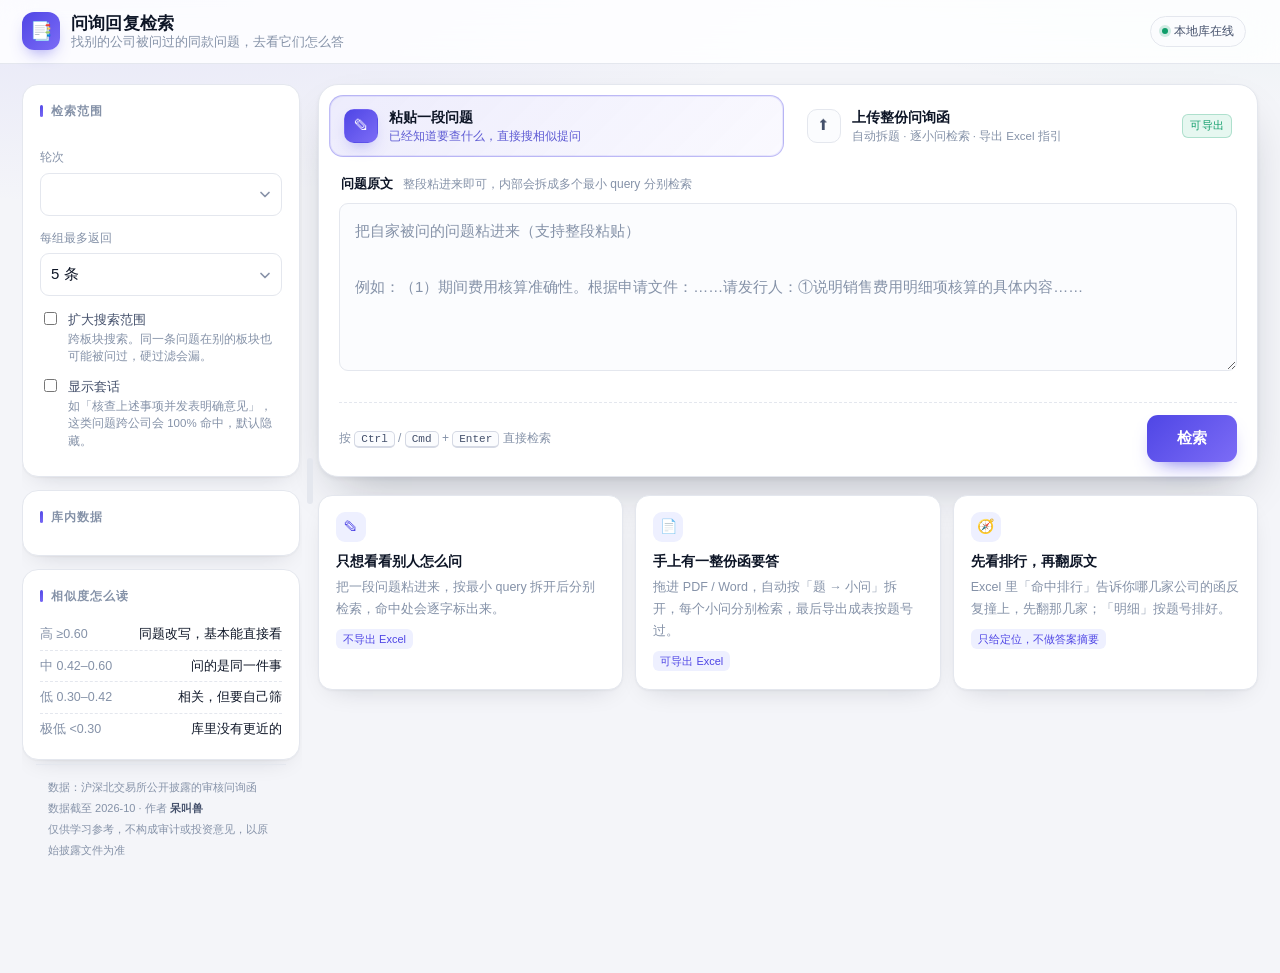
==== commit ef4e7449: "网页整份函可导出 Excel；出表逻辑抽成 src/guide.py 前端 - 「粘贴一段问题」/「上传整份问询函」做成顶部并列的两个工作模式。原来上传只是个   透明虚线小按钮，挤在搜索键旁边，第一" ====
--- a/src/webui/index.html
+++ b/src/webui/index.html
@@ -6,44 +6,63 @@
 <title>问询回复检索</title>
 <style>
   :root {
-    --bg: #f2f4f8;
+    --bg: #f4f5f9;
     --panel: #ffffff;
-    --text: #0f172a;
-    --text-2: #475569;
-    --muted: #8896a9;
-    --border: #e6e8ec;
+    --panel-2: #fbfcfe;
+    --text: #0d1526;
+    --text-2: #44506b;
+    --muted: #8592a8;
+    --border: #e4e7ee;
+    --border-2: #d5d9e4;
     --accent: #4f46e5;
-    --accent-2: #6366f1;
-    --accent-soft: #eef1ff;
-    --quote-bg: #f8fafc;
+    --accent-2: #7c6cf6;
+    --accent-soft: #eef0ff;
+    --quote-bg: #f7f9fc;
     --ok: #0f9d6a;
-    --mid: #d08700;
-    --low: #94a3b8;
-    --shadow: 0 1px 2px rgba(15,23,42,.04), 0 8px 24px -12px rgba(15,23,42,.18);
-    --shadow-lg: 0 2px 4px rgba(15,23,42,.05), 0 16px 36px -16px rgba(15,23,42,.30);
-    --grad: linear-gradient(135deg, var(--accent), var(--accent-2));
-    --ring: 0 0 0 3px color-mix(in srgb, var(--accent) 15%, transparent);
-    --aside-w: 300px;
-    --split-w: 28px;
+    --ok-soft: #e6f7f0;
+    --mid: #c47f00;
+    --mid-soft: #fdf3e0;
+    --low: #5b6b86;
+    --low-soft: #eef1f6;
+    --min: #9aa5b8;
+    --shadow: 0 1px 2px rgba(13,21,38,.04), 0 10px 26px -14px rgba(13,21,38,.20);
+    --shadow-lg: 0 2px 4px rgba(13,21,38,.05), 0 22px 48px -20px rgba(13,21,38,.32);
+    --grad: linear-gradient(135deg, #4f46e5, #7c6cf6);
+    --grad-soft: linear-gradient(135deg, rgba(79,70,229,.10), rgba(124,108,246,.04));
+    --ring: 0 0 0 3px rgba(79,70,229,.16);
+    --aside-w: 280px;
+    --split-w: 16px;
+    --head-h: 64px;
   }
   @media (prefers-color-scheme: dark) {
     :root {
-      --bg: #0e1014;
-      --panel: #171a21;
-      --text: #e8eaef;
-      --text-2: #b2bac6;
-      --muted: #7d8797;
-      --border: #262b35;
-      --accent: #818cf8;
-      --accent-2: #a5b4fc;
-      --accent-soft: #1e2233;
-      --quote-bg: #1c2029;
-      --shadow: 0 1px 2px rgba(0,0,0,.4), 0 8px 24px -12px rgba(0,0,0,.7);
-      --shadow-lg: 0 2px 6px rgba(0,0,0,.5), 0 18px 40px -18px rgba(0,0,0,.85);
+      --bg: #0c0e13;
+      --panel: #15181f;
+      --panel-2: #191d26;
+      --text: #e9ecf3;
+      --text-2: #adb6c6;
+      --muted: #78828f;
+      --border: #242a35;
+      --border-2: #303745;
+      --accent: #8b90f8;
+      --accent-2: #a9b0fc;
+      --accent-soft: #1d2133;
+      --quote-bg: #191d25;
+      --ok: #34d399;
+      --ok-soft: #14291f;
+      --mid: #e3ad4a;
+      --mid-soft: #2b2314;
+      --low: #9aa7bd;
+      --low-soft: #1c212b;
+      --min: #6f7a8b;
+      --shadow: 0 1px 2px rgba(0,0,0,.45), 0 10px 26px -14px rgba(0,0,0,.75);
+      --shadow-lg: 0 2px 6px rgba(0,0,0,.55), 0 22px 48px -20px rgba(0,0,0,.9);
+      --grad-soft: linear-gradient(135deg, rgba(139,144,248,.16), rgba(169,176,252,.04));
+      --ring: 0 0 0 3px rgba(139,144,248,.22);
     }
   }
   * { box-sizing: border-box; }
-  ::selection { background: color-mix(in srgb, var(--accent) 24%, transparent); }
+  ::selection { background: rgba(124,108,246,.26); }
   ::-webkit-scrollbar { width: 11px; height: 11px; }
   ::-webkit-scrollbar-track { background: transparent; }
   ::-webkit-scrollbar-thumb { background: var(--border); border: 3px solid transparent;
@@ -53,8 +72,8 @@
   body {
     margin: 0;
     background:
-      radial-gradient(1100px 420px at 8% -10%, color-mix(in srgb, var(--accent) 11%, transparent), transparent 70%),
-      radial-gradient(900px 360px at 96% -14%, color-mix(in srgb, var(--ok) 9%, transparent), transparent 70%),
+      radial-gradient(1200px 460px at 6% -12%, rgba(79,70,229,.12), transparent 68%),
+      radial-gradient(900px 380px at 98% -16%, rgba(15,157,106,.09), transparent 66%),
       var(--bg);
     background-attachment: fixed;
     color: var(--text);
@@ -63,37 +82,42 @@
     -webkit-font-smoothing: antialiased;
   }
   body.resizing { cursor: col-resize; user-select: none; }
-
-  header {
-    position: sticky; top: 0; z-index: 20; padding: 13px 28px;
-    background: color-mix(in srgb, var(--panel) 82%, transparent);
-    backdrop-filter: saturate(180%) blur(14px);
-    border-bottom: 1px solid var(--border);
-  }
-  /* 和 main 同宽同边距，标题才不会跟下面那栏错开 */
-  .head-inner { display: flex; align-items: center; gap: 16px; flex-wrap: wrap;
-                max-width: 1520px; width: 100%; margin: 0 auto; }
+  svg { display: block; }
+
+  /* ---------- 顶栏 ---------- */
+  header { position: sticky; top: 0; z-index: 30; height: var(--head-h);
+           padding: 0 22px; display: flex; align-items: center;
+           background: color-mix(in srgb, var(--panel) 84%, transparent);
+           backdrop-filter: saturate(180%) blur(16px);
+           border-bottom: 1px solid var(--border); }
+  .head-inner { display: flex; align-items: center; gap: 18px; flex-wrap: wrap;
+                max-width: 1760px; width: 100%; margin: 0 auto; }
   .brand { display: flex; align-items: center; gap: 11px; }
-  .logo { flex: none; width: 36px; height: 36px; border-radius: 11px; display: grid;
-          place-items: center; font-size: 17px; background: var(--grad);
-          box-shadow: 0 7px 18px -9px var(--accent); }
+  .logo { flex: none; width: 38px; height: 38px; border-radius: 12px; display: grid;
+          place-items: center; font-size: 18px; background: var(--grad);
+          box-shadow: 0 8px 18px -9px rgba(79,70,229,.85); }
   .brand-text { display: flex; flex-direction: column; justify-content: center; }
   .brand-text b { font-size: 16.5px; letter-spacing: .2px; line-height: 1.35; }
   .brand-text span { color: var(--muted); font-size: 12.5px; line-height: 1.35; }
-  .stats { margin-left: auto; display: flex; gap: 9px; flex-wrap: wrap; }
+  .head-actions { margin-left: auto; display: flex; align-items: center; gap: 12px; }
+  .live { display: inline-flex; align-items: center; gap: 6px; font-size: 12px;
+          color: var(--text-2); padding: 5px 11px; border-radius: 999px;
+          background: var(--panel-2); border: 1px solid var(--border); }
+  .live i { width: 6px; height: 6px; border-radius: 50%; background: var(--ok);
+            box-shadow: 0 0 0 3px color-mix(in srgb, var(--ok) 18%, transparent); }
+  .stats { display: flex; gap: 8px; flex-wrap: wrap; }
   .stats div { display: flex; flex-direction: column; align-items: flex-end; line-height: 1.25;
-               padding: 5px 12px; border-radius: 11px; font-size: 11.5px; color: var(--muted);
-               background: color-mix(in srgb, var(--panel) 72%, transparent);
-               border: 1px solid var(--border); }
-  .stats b { font-size: 15px; color: var(--text); font-variant-numeric: tabular-nums; }
-
-  main { display: flex; align-items: flex-start; gap: 0;
-         max-width: 1520px; margin: 0 auto; padding: 24px 28px 96px; }
+               padding: 4px 12px; border-radius: 10px; font-size: 11px; color: var(--muted);
+               background: var(--panel-2); border: 1px solid var(--border); }
+  .stats b { font-size: 14.5px; color: var(--text); font-variant-numeric: tabular-nums; }
+
+  /* ---------- 布局 ---------- */
+  main { display: flex; align-items: flex-start; max-width: 1760px; margin: 0 auto;
+         padding: 20px 22px 96px; }
   section { flex: 1 1 auto; min-width: 0; }
-  aside { flex: 0 0 var(--aside-w); position: sticky; top: 84px; align-self: flex-start;
-          max-height: calc(100vh - 104px); overflow-y: auto; overflow-x: hidden;
-          padding-right: 2px; }
-
+  aside { flex: 0 0 var(--aside-w); position: sticky; top: calc(var(--head-h) + 18px);
+          align-self: flex-start; max-height: calc(100vh - var(--head-h) - 36px);
+          overflow-y: auto; overflow-x: hidden; padding-right: 2px; }
   .splitter { flex: 0 0 var(--split-w); align-self: stretch; position: relative;
               cursor: col-resize; outline: none; }
   .splitter::after { content: ''; position: absolute; top: 50%; left: 50%;
@@ -101,183 +125,299 @@
                      border-radius: 999px; background: var(--border);
                      transition: background .15s ease, height .15s ease; }
   .splitter:hover::after, .splitter:focus-visible::after, .splitter.dragging::after {
-    background: var(--accent); height: 70px;
-  }
+    background: var(--accent); height: 70px; }
 
   .panel { background: var(--panel); border: 1px solid var(--border);
            border-radius: 16px; padding: 15px 17px; box-shadow: var(--shadow); }
-  aside .panel + .panel { margin-top: 14px; }
-  .sec-title { display: flex; align-items: center; gap: 8px; font-size: 12px; font-weight: 700;
-               letter-spacing: .08em; color: var(--muted); margin: 2px 0 13px; }
+  aside .panel + .panel { margin-top: 13px; }
+  .sec-title { display: flex; align-items: center; gap: 8px; font-size: 11.5px; font-weight: 700;
+               letter-spacing: .09em; color: var(--muted); margin: 2px 0 13px; }
   .sec-title::before { content: ''; width: 3px; height: 12px; border-radius: 2px;
                        background: var(--grad); flex: none; }
   label.field { display: block; margin-bottom: 13px; }
   label.field > span { display: block; font-size: 12px; color: var(--muted); margin-bottom: 5px; }
-  label.field > i { display: block; font-style: normal; font-size: 11.5px; color: var(--muted);
-                    line-height: 1.5; margin-top: 5px; }
-  select, textarea, input {
-    width: 100%; font: inherit; color: var(--text); background: var(--panel);
+  select, textarea { width: 100%; font: inherit; color: var(--text); background: var(--panel);
     border: 1px solid var(--border); border-radius: 9px; padding: 8px 10px; outline: none;
-    transition: border-color .14s ease, box-shadow .14s ease;
-  }
+    transition: border-color .14s ease, box-shadow .14s ease; }
   select { appearance: none; padding-right: 30px; background-repeat: no-repeat;
            background-position: right 10px center; background-size: 12px;
-           background-image: url("data:image/svg+xml,%3Csvg xmlns='http://www.w3.org/2000/svg' viewBox='0 0 12 12'%3E%3Cpath d='M2 4.5 6 8.5 10 4.5' fill='none' stroke='%238896a9' stroke-width='1.7' stroke-linecap='round' stroke-linejoin='round'/%3E%3C/svg%3E"); }
+           background-image: url("data:image/svg+xml,%3Csvg xmlns='http://www.w3.org/2000/svg' viewBox='0 0 12 12'%3E%3Cpath d='M2 4.5 6 8.5 10 4.5' fill='none' stroke='%238892a8' stroke-width='1.7' stroke-linecap='round' stroke-linejoin='round'/%3E%3C/svg%3E"); }
   select:hover { border-color: color-mix(in srgb, var(--accent) 40%, var(--border)); }
   select:focus, textarea:focus { border-color: var(--accent); box-shadow: var(--ring); }
-  .check { display: flex; align-items: flex-start; gap: 8px; margin: 10px 0; font-size: 13.5px;
+  .check { display: flex; align-items: flex-start; gap: 8px; margin: 10px 0; font-size: 13px;
            color: var(--text-2); cursor: pointer; }
   .check input { width: auto; margin-top: 3px; accent-color: var(--accent); }
-  .check i { display: block; font-style: normal; color: var(--muted); font-size: 12px; line-height: 1.5; }
+  .check i { display: block; font-style: normal; color: var(--muted); font-size: 11.5px;
+             line-height: 1.55; }
   .board-tabs { display: flex; flex-wrap: wrap; gap: 6px; }
-  .board-tabs button {
-    font: inherit; font-size: 13px; padding: 6px 13px; border-radius: 999px; cursor: pointer;
-    border: 1px solid var(--border); background: transparent; color: var(--muted);
-    transition: background .14s ease, color .14s ease, border-color .14s ease, box-shadow .14s ease;
-  }
+  .board-tabs button { font: inherit; font-size: 12.5px; padding: 6px 12px; border-radius: 999px;
+    cursor: pointer; border: 1px solid var(--border); background: transparent; color: var(--muted);
+    transition: all .14s ease; }
   .board-tabs button:hover:not(:disabled):not(.on) { border-color: var(--accent); color: var(--accent); }
   .board-tabs button.on { background: var(--grad); border-color: transparent; color: #fff;
-                          box-shadow: 0 6px 16px -9px var(--accent); }
-  .board-tabs button:disabled { opacity: .45; cursor: not-allowed; }
-  .kv { margin: 0; font-size: 13px; }
+                          box-shadow: 0 6px 16px -9px rgba(79,70,229,.9); }
+  .board-tabs button:disabled { opacity: .4; cursor: not-allowed; }
+  .kv { margin: 0; font-size: 12.5px; }
   .kv div { display: flex; align-items: baseline; justify-content: space-between;
             gap: 10px; padding: 5px 0; border-bottom: 1px dashed var(--border); }
   .kv div:last-child { border-bottom: 0; }
   .kv dt { color: var(--muted); flex: none; }
   .kv dd { margin: 0; color: var(--text); text-align: right; font-variant-numeric: tabular-nums; }
 
-  .search-card { background: var(--panel); border: 1px solid var(--border);
-                 border-radius: 18px; padding: 18px 18px 16px; box-shadow: var(--shadow); }
-  .search-head { display: flex; align-items: baseline; gap: 10px; flex-wrap: wrap; margin-bottom: 10px; }
-  .search-title { font-size: 13.5px; font-weight: 700; }
-  .search-sub { font-size: 12px; color: var(--muted); }
-  textarea { min-height: 172px; resize: vertical; line-height: 1.8; padding: 13px 15px;
-             font-size: 15px; }
+  /* ---------- 工作区（两种模式） ---------- */
+  .console { background: var(--panel); border: 1px solid var(--border);
+             border-radius: 20px; padding: 8px; box-shadow: var(--shadow-lg); }
+  .mode-switch { display: flex; gap: 8px; padding: 2px; }
+  .mode { flex: 1 1 0; display: flex; align-items: center; gap: 11px; text-align: left;
+          font: inherit; cursor: pointer; padding: 12px 14px; border-radius: 14px;
+          border: 1px solid transparent; background: transparent; color: var(--text-2);
+          transition: all .16s ease; min-width: 0; }
+  .mode:hover { background: var(--panel-2); border-color: var(--border); }
+  .mode.on { background: var(--grad-soft); border-color: color-mix(in srgb, var(--accent) 34%, transparent);
+             box-shadow: inset 0 0 0 1px color-mix(in srgb, var(--accent) 10%, transparent); }
+  .mode-ico { flex: none; width: 34px; height: 34px; border-radius: 10px; display: grid;
+              place-items: center; background: var(--panel-2); border: 1px solid var(--border);
+              font-size: 15px; }
+  .mode.on .mode-ico { background: var(--grad); border-color: transparent; color: #fff;
+                       box-shadow: 0 8px 18px -10px rgba(79,70,229,.9); }
+  .mode > span:not(.mode-ico):not(.mode-tag) { display: flex; flex-direction: column;
+              min-width: 0; line-height: 1.4; }
+  .mode b { font-size: 14px; font-weight: 650; color: var(--text); }
+  .mode i { font-style: normal; font-size: 11.5px; color: var(--muted); overflow: hidden;
+            text-overflow: ellipsis; white-space: nowrap; }
+  .mode.on i { color: color-mix(in srgb, var(--accent) 72%, var(--muted)); }
+  .mode-tag { margin-left: auto; flex: none; font-size: 10.5px; padding: 2px 7px;
+              border-radius: 6px; color: var(--ok); background: var(--ok-soft);
+              border: 1px solid color-mix(in srgb, var(--ok) 26%, transparent); letter-spacing: .02em; }
+
+  .pane { padding: 14px 12px 6px; }
+  .pane-head { display: flex; align-items: baseline; gap: 10px; flex-wrap: wrap;
+               margin: 0 2px 9px; }
+  .pane-head b { font-size: 13px; }
+  .pane-head span { font-size: 12px; color: var(--muted); }
+  textarea { min-height: 168px; resize: vertical; line-height: 1.85; padding: 13px 15px;
+             font-size: 15px; background: var(--panel-2); }
   textarea::placeholder { color: var(--muted); }
-  .tools { display: flex; align-items: center; gap: 12px; margin-top: 13px; flex-wrap: wrap; }
-  .tools .hint { color: var(--muted); font-size: 12.5px; }
-  .upload { font: inherit; font-size: 13px; color: var(--text-2); cursor: pointer;
-            border: 1px dashed var(--border); border-radius: 10px; padding: 9px 15px;
-            display: inline-flex; align-items: center; gap: 7px; transition: all .15s ease; }
-  .upload:hover { border-color: var(--accent); color: var(--accent); background: var(--accent-soft); }
-  .upload.busy { opacity: .6; pointer-events: none; }
   textarea.dragging { border-color: var(--accent); background: var(--accent-soft); }
-  .filemeta { font-size: 12.5px; color: var(--muted); margin-top: 9px; }
-  .glabel { display: inline-block; margin-right: 8px; padding: 1px 7px; border-radius: 6px;
-            font-size: 11.5px; color: var(--accent); background: var(--accent-soft); }
-  kbd { font-family: ui-monospace, Consolas, monospace; font-size: 11.5px; padding: 1px 6px;
-        border: 1px solid var(--border); border-bottom-width: 2px; border-radius: 5px;
-        background: var(--quote-bg); color: var(--text-2); }
-  button.primary {
-    margin-left: auto; font: inherit; font-weight: 600; color: #fff; cursor: pointer;
+  .chips { display: flex; align-items: center; gap: 8px; flex-wrap: wrap; margin-top: 11px; }
+  .chips button { font: inherit; font-size: 12px; color: var(--text-2); cursor: pointer;
+    background: transparent; border: 1px dashed var(--border-2); border-radius: 999px;
+    padding: 4px 12px; max-width: 100%; overflow: hidden; text-overflow: ellipsis;
+    white-space: nowrap; transition: all .14s ease; }
+  .chips button:hover { border-color: var(--accent); color: var(--accent); background: var(--accent-soft); }
+  .chips .chips-label { color: var(--muted); font-size: 12px; }
+  .pane-foot { display: flex; align-items: center; gap: 12px; margin-top: 12px;
+               padding-top: 12px; border-top: 1px dashed var(--border); }
+  .pane-foot .hint { color: var(--muted); font-size: 12px; }
+  kbd { font-family: ui-monospace, Consolas, monospace; font-size: 11px; padding: 1px 6px;
+        border: 1px solid var(--border-2); border-bottom-width: 2px; border-radius: 5px;
+        background: var(--panel-2); color: var(--text-2); }
+  button.primary { margin-left: auto; font: inherit; font-weight: 600; color: #fff; cursor: pointer;
     background: var(--grad); border: 0; border-radius: 11px; padding: 11px 30px;
-    box-shadow: 0 8px 20px -10px var(--accent);
-    transition: transform .12s ease, box-shadow .16s ease, filter .16s ease;
-  }
-  button.primary:hover:not(:disabled) { transform: translateY(-1px); filter: saturate(1.1);
-                                        box-shadow: 0 12px 26px -11px var(--accent); }
+    box-shadow: 0 10px 22px -12px rgba(79,70,229,.95);
+    transition: transform .12s ease, box-shadow .16s ease, filter .16s ease; }
+  button.primary:hover:not(:disabled) { transform: translateY(-1px); filter: saturate(1.08);
+                                        box-shadow: 0 14px 28px -12px rgba(79,70,229,.95); }
   button.primary:active:not(:disabled) { transform: translateY(0); }
-  button.primary:disabled { opacity: .65; cursor: progress; transform: none; }
-  .chips { display: flex; align-items: center; gap: 8px; flex-wrap: wrap; margin-top: 13px; }
-  .chips button {
-    font: inherit; font-size: 12.5px; color: var(--text-2); cursor: pointer;
-    background: transparent; border: 1px dashed var(--border); border-radius: 999px; padding: 4px 12px;
-    max-width: 100%; overflow: hidden; text-overflow: ellipsis; white-space: nowrap;
-    transition: border-color .14s ease, color .14s ease, background .14s ease;
-  }
-  .chips button:hover { border-color: var(--accent); color: var(--accent); background: var(--accent-soft); }
-  .chips .chips-label { color: var(--muted); font-size: 12.5px; }
-
-  #results { margin-top: 22px; }
-  .banner { display: flex; align-items: center; gap: 10px; padding: 11px 15px; border-radius: 12px;
-            font-size: 14px; margin-bottom: 14px; }
+  button.primary:disabled { opacity: .68; cursor: progress; transform: none; }
+
+  /* ---------- 上传区（要显眼：这里是这份工具最值钱的入口） ---------- */
+  .drop { display: flex; flex-direction: column; align-items: center; gap: 7px;
+          text-align: center; cursor: pointer; padding: 34px 20px 30px;
+          border: 2px dashed var(--border-2); border-radius: 16px;
+          background: var(--panel-2);
+          transition: border-color .16s ease, background .16s ease, transform .16s ease; }
+  .drop:hover { border-color: var(--accent); background: var(--accent-soft); }
+  .drop:hover .drop-btn { background: var(--grad); color: #fff; border-color: transparent;
+                          box-shadow: 0 10px 22px -12px rgba(79,70,229,.95); }
+  .drop.hot { border-color: var(--accent); background: var(--accent-soft);
+              transform: scale(.995); }
+  .drop.busy { pointer-events: none; opacity: .75; }
+  .drop-ico { width: 52px; height: 52px; border-radius: 15px; display: grid; place-items: center;
+              background: var(--grad); color: #fff; margin-bottom: 4px;
+              box-shadow: 0 14px 26px -14px rgba(79,70,229,.95); font-size: 22px; }
+  .drop b { font-size: 15.5px; font-weight: 650; }
+  .drop-sub { font-size: 12.5px; color: var(--muted); }
+  .drop-btn { margin-top: 10px; font-size: 13px; font-weight: 600; color: var(--accent);
+              padding: 8px 22px; border-radius: 999px; border: 1px solid
+              color-mix(in srgb, var(--accent) 42%, transparent); background: var(--panel);
+              transition: all .16s ease; }
+  .flow { list-style: none; display: flex; gap: 8px; margin: 12px 0 0; padding: 0;
+          flex-wrap: wrap; }
+  .flow li { flex: 1 1 150px; display: flex; align-items: center; gap: 8px; font-size: 12px;
+             color: var(--text-2); padding: 9px 12px; border-radius: 11px;
+             background: var(--panel-2); border: 1px solid var(--border); }
+  .flow b { flex: none; width: 18px; height: 18px; border-radius: 50%; display: grid;
+            place-items: center; font-size: 11px; background: var(--accent-soft);
+            color: var(--accent); }
+  .filemeta { font-size: 12.5px; color: var(--muted); margin-top: 10px; min-height: 18px; }
+  .filemeta b { color: var(--text-2); font-weight: 600; }
+
+  /* ---------- 结果条 ---------- */
+  .resultbar { position: sticky; top: calc(var(--head-h) + 8px); z-index: 12;
+               display: flex; align-items: center; gap: 12px; flex-wrap: wrap;
+               margin: 16px 0 14px; padding: 11px 14px; border-radius: 14px;
+               background: color-mix(in srgb, var(--panel) 88%, transparent);
+               backdrop-filter: saturate(160%) blur(12px);
+               border: 1px solid var(--border); box-shadow: var(--shadow); }
+  .resultbar .rb-title { font-size: 13px; font-weight: 700; }
+  .resultbar .rb-src { font-size: 12px; color: var(--muted); max-width: 240px;
+                       overflow: hidden; text-overflow: ellipsis; white-space: nowrap; }
+  .metrics { display: flex; align-items: center; gap: 7px; flex-wrap: wrap; }
+  .metric { display: flex; align-items: baseline; gap: 5px; font-size: 11.5px; color: var(--muted);
+            padding: 4px 9px; border-radius: 9px; background: var(--panel-2);
+            border: 1px solid var(--border); }
+  .metric b { font-size: 13.5px; color: var(--text); font-variant-numeric: tabular-nums; }
+  .dist { display: flex; gap: 5px; }
+  .dist span { font-size: 11px; padding: 3px 8px; border-radius: 999px; white-space: nowrap; }
+  .dist .d-high { color: var(--ok); background: var(--ok-soft); }
+  .dist .d-mid { color: var(--mid); background: var(--mid-soft); }
+  .dist .d-low { color: var(--low); background: var(--low-soft); }
+  .dist .d-min { color: var(--muted); background: var(--panel-2); border: 1px solid var(--border); }
+  .rb-right { margin-left: auto; display: flex; align-items: center; gap: 8px; }
+  .rb-note { font-size: 11.5px; color: var(--muted); }
+  .rb-note a { color: var(--accent); cursor: pointer; text-decoration: none;
+               border-bottom: 1px dashed color-mix(in srgb, var(--accent) 50%, transparent); }
+  /* 窄屏把文件名收起来：下面那条 banner 里还有完整文件名，这里省下来给指标和按钮 */
+  @media (max-width: 1420px) { .resultbar .rb-src { display: none; } }
+  .btn-export { font: inherit; font-size: 13px; font-weight: 600; cursor: pointer;
+    display: inline-flex; align-items: center; gap: 8px; color: #fff;
+    background: linear-gradient(135deg, #0f9d6a, #16b981); border: 0; border-radius: 10px;
+    padding: 9px 16px; box-shadow: 0 10px 22px -12px rgba(15,157,106,.95);
+    transition: transform .12s ease, box-shadow .16s ease, filter .16s ease; }
+  .btn-export:hover:not(:disabled) { transform: translateY(-1px); filter: saturate(1.06);
+                                     box-shadow: 0 14px 26px -12px rgba(15,157,106,.95); }
+  .btn-export:disabled { opacity: .65; cursor: progress; transform: none; }
+
+  /* ---------- 结果 ---------- */
+  .banner { display: flex; align-items: center; gap: 9px; padding: 11px 15px; border-radius: 12px;
+            font-size: 13.5px; margin-bottom: 13px; }
   .banner.split { background: var(--accent-soft); color: var(--accent-2); }
   .banner.warn { background: #fff7e6; color: #a15c00; }
-  @media (prefers-color-scheme: dark) { .banner.warn { background: #2c2415; color: #e2b866; } }
-  .parts { list-style: none; margin: 0 0 18px; padding: 0; }
+  @media (prefers-color-scheme: dark) { .banner.warn { background: #2c2415; color: #e2b866; } .banner.split { color: var(--accent); } }
+  .parts { list-style: none; margin: 0 0 16px; padding: 0; }
   .parts li { display: flex; gap: 10px; padding: 8px 0; border-bottom: 1px dashed var(--border);
               font-size: 13.5px; color: var(--text-2); }
   .parts li:last-child { border-bottom: 0; }
   .parts em { font-style: normal; flex: none; width: 20px; height: 20px; border-radius: 50%;
-              background: var(--accent-soft); color: var(--accent-2); font-size: 11.5px;
+              background: var(--accent-soft); color: var(--accent); font-size: 11.5px;
               display: grid; place-items: center; margin-top: 2px; font-weight: 700; }
 
-  .group { margin-bottom: 28px; animation: rise .2s ease both; }
-  @keyframes rise { from { opacity: 0; transform: translateY(5px); } to { opacity: 1; transform: none; } }
-  .group-head { display: flex; gap: 11px; align-items: flex-start; margin-bottom: 13px; }
-  .group-head em { font-style: normal; flex: none; width: 25px; height: 25px; border-radius: 8px;
-                   background: var(--grad); color: #fff; font-size: 13px; font-weight: 700;
-                   display: grid; place-items: center; margin-top: 1px;
-                   box-shadow: 0 6px 14px -8px var(--accent); }
-  .group-head p { margin: 0; font-size: 15px; font-weight: 600; color: var(--text);
-                  line-height: 1.7; word-break: break-word; }
+  .group { margin-bottom: 26px; animation: rise .22s ease both; }
+  @keyframes rise { from { opacity: 0; transform: translateY(6px); } to { opacity: 1; transform: none; } }
+  .group-head { display: flex; gap: 11px; align-items: flex-start; margin-bottom: 12px;
+                padding-bottom: 10px; border-bottom: 1px solid var(--border); }
+  .group-head .gno { flex: none; display: flex; flex-direction: column; align-items: center;
+                     gap: 2px; min-width: 42px; padding: 5px 8px; border-radius: 10px;
+                     background: var(--grad); color: #fff;
+                     box-shadow: 0 8px 18px -12px rgba(79,70,229,.95); }
+  .group-head .gno b { font-size: 14px; line-height: 1.1; font-variant-numeric: tabular-nums; }
+  .group-head .gno i { font-style: normal; font-size: 9.5px; opacity: .82; letter-spacing: .04em; }
+  .group-head p { margin: 0; font-size: 14.5px; font-weight: 600; color: var(--text);
+                  line-height: 1.72; word-break: break-word; }
+  .glabel { display: inline-block; margin-right: 8px; padding: 1px 7px; border-radius: 6px;
+            font-size: 11px; font-weight: 600; color: var(--accent); background: var(--accent-soft);
+            vertical-align: 1px; }
+  .ghit { font-size: 11.5px; color: var(--muted); font-weight: 400; margin-left: 8px;
+          white-space: nowrap; }
 
   .card { background: var(--panel); border: 1px solid var(--border); border-radius: 14px;
-          padding: 14px 18px; margin-bottom: 12px; box-shadow: var(--shadow);
-          border-left: 4px solid var(--low);
-          transition: box-shadow .16s ease, transform .16s ease, border-color .16s ease; }
+          padding: 13px 17px; margin-bottom: 11px; box-shadow: var(--shadow);
+          border-left: 3px solid var(--min);
+          transition: box-shadow .16s ease, transform .16s ease; }
   .card:hover { box-shadow: var(--shadow-lg); transform: translateY(-1px); }
   .card.high { border-left-color: var(--ok); }
   .card.mid { border-left-color: var(--mid); }
+  .card.low { border-left-color: var(--low); }
+  .card.min { border-left-color: var(--border-2); }
   .card-top { display: flex; align-items: center; gap: 9px; flex-wrap: wrap; }
-  .rank { flex: none; width: 21px; height: 21px; border-radius: 7px; display: grid; place-items: center;
-          font-size: 11.5px; font-weight: 700; color: var(--muted);
-          border: 1px solid var(--border); background: var(--quote-bg); }
-  .card.high .rank { color: var(--ok); border-color: color-mix(in srgb, var(--ok) 38%, transparent);
-                     background: color-mix(in srgb, var(--ok) 10%, transparent); }
-  .card.mid .rank { color: var(--mid); border-color: color-mix(in srgb, var(--mid) 40%, transparent);
-                    background: color-mix(in srgb, var(--mid) 11%, transparent); }
+  .rank { flex: none; min-width: 21px; height: 21px; padding: 0 4px; border-radius: 7px;
+          display: grid; place-items: center; font-size: 11.5px; font-weight: 700;
+          color: var(--muted); border: 1px solid var(--border); background: var(--panel-2); }
+  .card.high .rank { color: var(--ok); border-color: color-mix(in srgb, var(--ok) 34%, transparent);
+                     background: var(--ok-soft); }
+  .card.mid .rank { color: var(--mid); border-color: color-mix(in srgb, var(--mid) 34%, transparent);
+                    background: var(--mid-soft); }
   .who { font-weight: 700; font-size: 14.5px; }
-  .tag { font-size: 11.5px; padding: 2px 8px; border-radius: 6px;
-         background: var(--accent-soft); color: var(--accent-2); white-space: nowrap; }
+  .tag { font-size: 11px; padding: 2px 8px; border-radius: 6px; background: var(--accent-soft);
+         color: var(--accent); white-space: nowrap; }
   .tag.plain { background: transparent; color: var(--muted); border: 1px solid var(--border); }
-  .score { margin-left: auto; display: flex; align-items: center; gap: 8px; }
-  .score .bar { width: 84px; height: 7px; border-radius: 4px; background: var(--border); overflow: hidden; }
-  .score .bar i { display: block; height: 100%; border-radius: 4px; }
-  .score b { font-size: 13px; font-variant-numeric: tabular-nums; }
-  .card .qtitle { margin-top: 9px; font-size: 13.5px; color: var(--text-2); }
-  .card .meta { margin-top: 4px; font-size: 12.5px; color: var(--muted); }
-  blockquote { margin: 11px 0 0; padding: 12px 15px; background: var(--quote-bg);
-               border-left: 3px solid var(--border); border-radius: 8px;
-               font-size: 14.5px; line-height: 1.85; word-break: break-word; }
+  .badge-band { margin-left: auto; display: inline-flex; align-items: center; gap: 8px;
+                font-size: 11.5px; }
+  .badge-band .meter { width: 62px; height: 5px; border-radius: 3px; background: var(--border);
+                       overflow: hidden; }
+  .badge-band .meter i { display: block; height: 100%; border-radius: 3px; }
+  .badge-band b { font-size: 12px; font-weight: 700; }
+  .card .qtitle { margin-top: 8px; font-size: 13.5px; color: var(--text-2); }
+  .card .meta { margin-top: 3px; font-size: 12px; color: var(--muted); }
+  blockquote { margin: 10px 0 0; padding: 11px 15px; background: var(--quote-bg);
+               border-left: 2px solid var(--border-2); border-radius: 8px;
+               font-size: 14px; line-height: 1.85; word-break: break-word; color: var(--text); }
   mark { background: #ffe9a8; color: inherit; padding: 0 2px; border-radius: 3px; }
   @media (prefers-color-scheme: dark) { mark { background: #6b5a1e; color: #ffeab0; } }
-  .card-foot { display: flex; align-items: center; gap: 12px; margin-top: 10px; flex-wrap: wrap; }
-  .card-foot code { font-size: 12px; color: var(--muted); font-family: ui-monospace, Consolas, monospace; }
-  .ghost { margin-left: auto; font: inherit; font-size: 12.5px; cursor: pointer; color: var(--accent);
-           background: transparent; border: 1px solid var(--border); border-radius: 8px; padding: 5px 12px;
-           transition: border-color .14s ease, background .14s ease; }
+  .card-foot { display: flex; align-items: center; gap: 12px; margin-top: 9px; flex-wrap: wrap; }
+  .card-foot code { font-size: 11.5px; color: var(--muted); font-family: ui-monospace, Consolas, monospace; }
+  .ghost { margin-left: auto; font: inherit; font-size: 12px; cursor: pointer; color: var(--accent);
+           background: transparent; border: 1px solid var(--border); border-radius: 8px;
+           padding: 5px 11px; transition: all .14s ease; }
   .ghost:hover { border-color: var(--accent); background: var(--accent-soft); }
   .siblings { margin-top: 10px; border-top: 1px dashed var(--border); padding-top: 8px; }
   .siblings div { padding: 7px 0; border-bottom: 1px dashed var(--border);
-                  font-size: 13.5px; color: var(--text-2); line-height: 1.7; }
+                  font-size: 13px; color: var(--text-2); line-height: 1.7; }
   .siblings div:last-child { border-bottom: 0; }
-  .siblings b { color: var(--muted); font-weight: 500; font-size: 12.5px; margin-right: 6px; }
-  .attn { background: var(--quote-bg); border: 1px solid var(--border); border-radius: 12px;
-          padding: 10px 14px; margin-bottom: 14px; }
-  .attn-head { font-size: 12px; color: var(--muted); margin-bottom: 7px; }
+  .siblings b { color: var(--muted); font-weight: 500; font-size: 12px; margin-right: 6px; }
+
+  .attn { background: var(--panel); border: 1px solid var(--border); border-radius: 12px;
+          padding: 10px 14px; margin-bottom: 13px; }
+  .attn-head { font-size: 11.5px; color: var(--muted); margin-bottom: 7px; }
   .attn-text { font-size: 13.5px; line-height: 2; word-break: break-word; }
   .attn-text u.weak { text-decoration: underline dotted var(--mid); text-underline-offset: 5px; }
   .attn-text .miss { color: var(--muted); }
-  .attn-tip { margin-top: 7px; font-size: 11.5px; color: var(--muted); line-height: 1.7; }
+  .attn-tip { margin-top: 7px; font-size: 11px; color: var(--muted); line-height: 1.7; }
   .attn-tip i { font-style: normal; }
-  .empty { color: var(--muted); font-size: 14px; padding: 10px 2px; }
+
+  /* ---------- 空状态 ---------- */
+  .intro { display: grid; grid-template-columns: repeat(auto-fit, minmax(230px, 1fr));
+           gap: 12px; margin-top: 18px; }
+  .intro-card { padding: 16px 17px; border-radius: 14px; background: var(--panel);
+                border: 1px solid var(--border); box-shadow: var(--shadow); }
+  .intro-card .ic { width: 30px; height: 30px; border-radius: 9px; display: grid;
+                    place-items: center; background: var(--accent-soft); color: var(--accent);
+                    font-size: 14px; margin-bottom: 9px; }
+  .intro-card b { font-size: 13.5px; display: block; margin-bottom: 4px; }
+  .intro-card p { margin: 0; font-size: 12.5px; color: var(--muted); line-height: 1.75; }
+  .intro-card .k { display: inline-block; margin-top: 8px; font-size: 11px; color: var(--accent);
+                   background: var(--accent-soft); border-radius: 6px; padding: 1px 7px; }
+
+  .empty { color: var(--muted); font-size: 13.5px; padding: 8px 2px; }
   .spin { display: inline-block; width: 13px; height: 13px; margin-right: 7px; vertical-align: -2px;
           border: 2px solid rgba(255,255,255,.45); border-top-color: #fff; border-radius: 50%;
           animation: r .7s linear infinite; }
   @keyframes r { to { transform: rotate(360deg); } }
-
-  @media (max-width: 880px) {
-    header { padding-left: 16px; padding-right: 16px; }
-    main { flex-direction: column; gap: 16px; padding: 16px; }
-    aside { flex: none; width: auto; position: static; max-height: none; overflow: visible; }
+  .toast { position: fixed; left: 50%; bottom: 28px; transform: translate(-50%, 12px);
+           z-index: 60; padding: 10px 18px; border-radius: 11px; font-size: 13px;
+           background: #16203a; color: #fff; box-shadow: 0 18px 40px -18px rgba(0,0,0,.8);
+           opacity: 0; pointer-events: none; transition: opacity .18s ease, transform .18s ease; }
+  .toast.on { opacity: 1; transform: translate(-50%, 0); }
+  .toast.bad { background: #7f1d1d; }
+
+  @media (max-width: 900px) {
+    header { padding: 0 16px; height: auto; min-height: var(--head-h); }
+    .head-inner { padding: 10px 0; }
+    main { flex-direction: column; padding: 16px; }
+    aside { flex: none; width: auto; position: static; max-height: none; overflow: visible;
+            order: 2; margin-top: 16px; }
     .splitter { display: none; }
-    .stats { margin-left: 0; width: 100%; }
+    section { order: 1; }
+    .head-actions { margin-left: 0; width: 100%; flex-wrap: wrap; }
+    .live { display: none; }
+    .mode-tag { display: none; }
+    .resultbar { position: static; }
   }
   @media (prefers-reduced-motion: reduce) {
     * { animation: none !important; transition: none !important; }
   }
-  .about { margin: 4px 14px 16px; padding: 12px 12px 0; font-size: 11.5px; line-height: 1.85;
+  .about { margin: 4px 14px 16px; padding: 12px 12px 0; font-size: 11px; line-height: 1.9;
            color: var(--muted); border-top: 1px solid var(--border); }
   .about b { color: var(--text-2); font-weight: 600; }
 </style>
@@ -292,7 +432,10 @@
       <span>找别的公司被问过的同款问题，去看它们怎么答</span>
     </span>
   </div>
-  <div class="stats" id="stats"></div>
+  <div class="head-actions">
+    <span class="live"><i></i>本地库在线</span>
+    <div class="stats" id="stats"></div>
+  </div>
  </div>
 </header>
 
@@ -325,6 +468,15 @@
       <div class="sec-title">库内数据</div>
       <dl class="kv" id="libinfo"></dl>
     </div>
+    <div class="panel">
+      <div class="sec-title">相似度怎么读</div>
+      <dl class="kv">
+        <div><dt>高 ≥0.60</dt><dd>同题改写，基本能直接看</dd></div>
+        <div><dt>中 0.42–0.60</dt><dd>问的是同一件事</dd></div>
+        <div><dt>低 0.30–0.42</dt><dd>相关，但要自己筛</dd></div>
+        <div><dt>极低 &lt;0.30</dt><dd>库里没有更近的</dd></div>
+      </dl>
+    </div>
     <div class="about">
       数据：沪深北交易所公开披露的审核问询函<br>
       数据截至 <span id="about-date">2026-10</span> · 作者 <b>呆叫兽</b><br>
@@ -337,35 +489,96 @@
        aria-label="拖动调整左侧宽度，双击恢复默认"></div>
 
   <section>
-    <div class="search-card">
-      <div class="search-head">
-        <span class="search-title">问题原文</span>
-        <span class="search-sub">整段粘贴即可，内部会拆成多个最小 query 分别检索</span>
+    <div class="console">
+      <div class="mode-switch" role="tablist">
+        <button class="mode on" id="mode-paste" role="tab" aria-selected="true">
+          <span class="mode-ico">✎</span>
+          <span><b>粘贴一段问题</b><i>已经知道要查什么，直接搜相似提问</i></span>
+        </button>
+        <button class="mode" id="mode-file" role="tab" aria-selected="false">
+          <span class="mode-ico">⬆</span>
+          <span><b>上传整份问询函</b><i>自动拆题 · 逐小问检索 · 导出 Excel 指引</i></span>
+          <span class="mode-tag">可导出</span>
+        </button>
       </div>
-      <textarea id="q" spellcheck="false" placeholder="把自家被问的问题粘进来（支持整段粘贴）&#10;&#10;例如：（1）期间费用核算准确性。根据申请文件：……请发行人：①说明销售费用明细项核算的具体内容……"></textarea>
-      <div class="tools">
-        <label class="upload" id="upbtn" title="支持 pdf / docx / txt，整份问询函丢进来，自动拆题">
-          上传整份函
+
+      <div class="pane" id="pane-paste">
+        <div class="pane-head">
+          <b>问题原文</b>
+          <span>整段粘进来即可，内部会拆成多个最小 query 分别检索</span>
+        </div>
+        <textarea id="q" spellcheck="false" placeholder="把自家被问的问题粘进来（支持整段粘贴）&#10;&#10;例如：（1）期间费用核算准确性。根据申请文件：……请发行人：①说明销售费用明细项核算的具体内容……"></textarea>
+        <div class="chips" id="chips"></div>
+        <div class="pane-foot">
+          <span class="hint">按 <kbd>Ctrl</kbd> / <kbd>Cmd</kbd> + <kbd>Enter</kbd> 直接检索</span>
+          <button class="primary" id="go">检索</button>
+        </div>
+      </div>
+
+      <div class="pane" id="pane-file" hidden>
+        <div class="drop" id="dropzone" role="button" tabindex="0"
+             aria-label="选择问询函文件，支持 PDF / Word / TXT">
           <input type="file" id="file" accept=".pdf,.docx,.txt,.md" hidden>
-        </label>
-        <span class="hint">按 <kbd>Ctrl</kbd> / <kbd>Cmd</kbd> + <kbd>Enter</kbd> 直接搜索</span>
-        <button class="primary" id="go">搜索</button>
+          <span class="drop-ico">⬆</span>
+          <b>把整份问询函拖到这里</b>
+          <span class="drop-sub">支持 PDF / Word（.docx）/ TXT · 单份最大 60 MB · 也可以直接拖进输入框</span>
+          <span class="drop-btn" id="pick">选择文件</span>
+        </div>
+        <ol class="flow">
+          <li><b>1</b> 拆出题目与小问</li>
+          <li><b>2</b> 逐个最小 query 检索全板块</li>
+          <li><b>3</b> 一份 Excel「参考答案指引」</li>
+        </ol>
+        <div class="filemeta" id="filemeta"></div>
       </div>
-      <div class="filemeta" id="filemeta"></div>
-      <div class="chips" id="chips"></div>
     </div>
-    <div id="results"></div>
+
+    <div id="resultbar"></div>
+    <div id="results">
+      <div class="intro">
+        <div class="intro-card">
+          <div class="ic">✎</div>
+          <b>只想看看别人怎么问</b>
+          <p>把一段问题粘进来，按最小 query 拆开后分别检索，命中处会逐字标出来。</p>
+          <span class="k">不导出 Excel</span>
+        </div>
+        <div class="intro-card">
+          <div class="ic">📄</div>
+          <b>手上有一整份函要答</b>
+          <p>拖进 PDF / Word，自动按「题 → 小问」拆开，每个小问分别检索，最后导出成表按题号过。</p>
+          <span class="k">可导出 Excel</span>
+        </div>
+        <div class="intro-card">
+          <div class="ic">🧭</div>
+          <b>先看排行，再翻原文</b>
+          <p>Excel 里「命中排行」告诉你哪几家公司的函反复撞上，先翻那几家；「明细」按题号排好。</p>
+          <span class="k">只给定位，不做答案摘要</span>
+        </div>
+      </div>
+    </div>
   </section>
 </main>
 
 <script>
 var $ = function (id) { return document.getElementById(id); };
-var state = { stats: null, board: '北交所' };
+var state = { stats: null, board: '北交所', mode: 'paste', export: null, busy: false };
 
 function esc(s) {
   return String(s === null || s === undefined ? '' : s)
     .replace(/&/g, '&amp;').replace(/</g, '&lt;').replace(/>/g, '&gt;')
     .replace(/"/g, '&quot;').replace(/'/g, '&#39;');
+}
+
+function toast(msg, bad) {
+  var t = document.createElement('div');
+  t.className = 'toast' + (bad ? ' bad' : '');
+  t.textContent = msg;
+  document.body.appendChild(t);
+  requestAnimationFrame(function () { t.classList.add('on'); });
+  setTimeout(function () {
+    t.classList.remove('on');
+    setTimeout(function () { t.remove(); }, 220);
+  }, bad ? 4200 : 2200);
 }
 
 function markSpans(t, spans) {
@@ -419,27 +632,27 @@
   }
   var pct = function (n) { return Math.round(n / Math.max(1, t.length) * 100); };
   return '<div class="attn">' +
-    '<div class="attn-head">你这段问题在下面这些公司里的落点：' +
+    '<div class="attn-head">这段问题在下面这些公司里的落点：' +
       '逐字命中 ' + pct(nStrong) + '% ｜ 仅 2 字级 ' + pct(nWeak) + '% ｜ ' +
       '无对应 ' + pct(t.length - nStrong - nWeak) + '%</div>' +
     '<div class="attn-text">' + out.join('') + '</div>' +
-    '<div class="attn-tip"><i>绿底</i> = 逐字相同，4-gram 打分吃得到；' +
+    '<div class="attn-tip"><i>黄底</i> = 逐字相同，4-gram 打分吃得到；' +
       '<i>虚线下划线</i> = 只有 2 字级对得上（对方换了措辞，4-gram 对不上，所以分数会偏低）；' +
       '<i>灰色</i> = 返回的这几条里没有对应说法。</div>' +
     '</div>';
 }
 
-// 阈值是量出来的，不是拍的（probe/score_calib.py，120 条跨公司样本，跳过同公司）：
-// 有同题可抄的那一组中位分 0.38、p25 0.17；库里没有的那一组中位 0.12、p75 0.14。
-// 取 0.18 作分界时：好匹配召回 73%，误报 8%（取 0.20 召回降到 69%）。
-var T_HIGH = 0.40, T_MID = 0.18;
-
-function level(score) {
-  if (score >= T_HIGH) { return 'high'; }
-  if (score >= T_MID) { return 'mid'; }
-  return 'low';
-}
-var COLORS = { high: 'var(--ok)', mid: 'var(--mid)', low: 'var(--low)' };
+// 分档口径和 Excel 完全一致（src/guide.py 的 BANDS）。网页上不再显示 0.631 这种
+// 数值——同一档里 0.63 和 0.62 的差别对"值不值得看"没有意义，反倒让人以为在算分。
+var BANDS = [[0.60, '高', 'high'], [0.42, '中', 'mid'], [0.30, '低', 'low']];
+var COLORS = { high: 'var(--ok)', mid: 'var(--mid)', low: 'var(--low)', min: 'var(--min)' };
+
+function bandOf(score) {
+  for (var i = 0; i < BANDS.length; i++) {
+    if (score >= BANDS[i][0]) { return { name: BANDS[i][1], cls: BANDS[i][2] }; }
+  }
+  return { name: '极低', cls: 'min' };
+}
 
 function num(n) {
   return String(n === null || n === undefined ? 0 : n)
@@ -448,15 +661,15 @@
 
 // —— 左侧栏宽度：可拖动，记在 localStorage 里，双击 / 方向键复位 ——
 (function () {
-  var MIN = 220, MAX = 560, DEF = 300;
+  var MIN = 210, MAX = 560, DEF = 280;
   var root = document.documentElement, sp = $('splitter'), aside = document.querySelector('aside');
   var saved = null;
-  try { saved = parseInt(localStorage.getItem('asideW'), 10); } catch (e) {}
+  try { saved = parseInt(localStorage.getItem('asideW2'), 10); } catch (e) {}
   if (saved >= MIN && saved <= MAX) { root.style.setProperty('--aside-w', saved + 'px'); }
   function setW(v) {
     v = Math.max(MIN, Math.min(MAX, Math.round(v)));
     root.style.setProperty('--aside-w', v + 'px');
-    try { localStorage.setItem('asideW', String(v)); } catch (e) {}
+    try { localStorage.setItem('asideW2', String(v)); } catch (e) {}
   }
   var drag = null;
   sp.addEventListener('pointerdown', function (e) {
@@ -480,7 +693,7 @@
   sp.addEventListener('pointercancel', end);
   sp.addEventListener('dblclick', function () {
     root.style.setProperty('--aside-w', DEF + 'px');
-    try { localStorage.removeItem('asideW'); } catch (e) {}
+    try { localStorage.removeItem('asideW2'); } catch (e) {}
   });
   sp.addEventListener('keydown', function (e) {
     var cur = aside.getBoundingClientRect().width;
@@ -488,6 +701,24 @@
     else if (e.key === 'ArrowRight') { setW(cur + 20); e.preventDefault(); }
   });
 })();
+
+// —— 模式切换：粘贴 / 整份函。——
+// 这两个不是"同一个搜索框的两个入口"，产出物不一样（一个只看结果，一个能导出 Excel），
+// 所以做成并列的两个模式，而不是挤在一行的小按钮。
+function setMode(m) {
+  state.mode = m;
+  $('pane-paste').hidden = m !== 'paste';
+  $('pane-file').hidden = m !== 'file';
+  $('mode-paste').classList.toggle('on', m === 'paste');
+  $('mode-file').classList.toggle('on', m === 'file');
+  $('mode-paste').setAttribute('aria-selected', m === 'paste');
+  $('mode-file').setAttribute('aria-selected', m === 'file');
+  if (m === 'paste') { $('q').focus(); }
+}
+$('mode-paste').onclick = function () { setMode('paste'); };
+$('mode-file').onclick = function () { setMode('file'); };
+// 允许 ?mode=file 直接进上传模式（发给人一条链接时省一步点击）
+if (/[?&]mode=file\b/.test(location.search)) { setMode('file'); }
 
 function loadStats() {
   fetch('/api/stats').then(function (r) { return r.json(); }).then(function (s) {
@@ -541,7 +772,7 @@
     [
       '说明研发人员认定标准及划分依据，研发人员是否全职从事研发活动并作出实际贡献',
       '说明客户相应第三方回款金额与合同金额、销售收入、应收账款的勾稽匹配关系，是否具备可验证性',
-      '说明报告期各期末存货跌价准备的计提方法、计提依据及充分性'
+      '说明报告期各期末存货跌价准备的计提依据及充分性'
     ].forEach(function (t) {
       var b = document.createElement('button');
       b.textContent = t.slice(0, 26) + '…';
@@ -552,12 +783,15 @@
   });
 }
 
+function clearResultbar() { $('resultbar').innerHTML = ''; }
+
 function doSearch() {
   var q = $('q').value.trim();
   if (!q) { $('q').focus(); return; }
   var btn = $('go');
   btn.disabled = true;
   btn.innerHTML = '<span class="spin"></span>检索中';
+  clearResultbar();
   $('results').innerHTML = '<div class="empty">正在检索…</div>';
   var payload = {
     q: q,
@@ -580,21 +814,35 @@
     $('results').innerHTML = '<div class="banner warn">出错了：' + esc(e.message) + '</div>';
   }).then(function () {
     btn.disabled = false;
-    btn.textContent = '搜索';
-  });
-}
-
+    btn.textContent = '检索';
+  });
+}
+
+// 上传：解析 + 拆题 + 逐小问检索，几分到几十秒。这段时间里唯一有用的信息是
+// "它还在动、动到第几秒了"，所以给一个走秒的进度条，而不是一句静止的"正在检索…"。
 function uploadFile(f) {
-  if (!f) { return; }
+  if (!f || state.busy) { return; }
   var mb = f.size / 1048576;
-  $('filemeta').textContent = '已选：' + f.name + '（' + mb.toFixed(1) + ' MB），正在解析…';
-  $('upbtn').classList.add('busy');
-  $('results').innerHTML = '<div class="empty">正在解析文件、拆题、逐个小问检索…整份函大约 10 秒</div>';
+  state.busy = true;
+  state.export = null;
+  $('filemeta').innerHTML = '已选 <b>' + esc(f.name) + '</b>（' + mb.toFixed(1) + ' MB）';
+  $('dropzone').classList.add('busy');
+  clearResultbar();
+  var t0 = Date.now();
+  $('results').innerHTML =
+    '<div class="empty"><span class="spin" style="border-color:rgba(79,70,229,.25);' +
+    'border-top-color:var(--accent)"></span>' +
+    '正在解析文件、拆题、逐个小问检索… <b id="el">0</b> 秒' +
+    '<div style="margin-top:6px">整份函通常 20~40 秒，小问多的时候会久一点。</div></div>';
+  var timer = setInterval(function () {
+    var el = $('el');
+    if (el) { el.textContent = ((Date.now() - t0) / 1000).toFixed(0); }
+  }, 300);
+
   var fd = new FormData();
   fd.append('file', f);
   fd.append('board', '');
   fd.append('top', $('top').value);
-  fd.append('expand', 'true');
   fetch('/api/upload', { method: 'POST', body: fd })
     .then(function (r) {
       if (!r.ok) {
@@ -604,14 +852,99 @@
     })
     .then(function (data) {
       render(data);
-      $('filemeta').textContent = '来自 ' + data.source + '：' +
-        (data.questions || []).length + ' 道题 / ' + (data.groups || []).length + ' 个小问';
+      $('filemeta').innerHTML = '来自 <b>' + esc(data.source) + '</b>：' +
+        (data.questions || []).length + ' 道题 / ' + (data.groups || []).length +
+        ' 个小问，用时 ' + (data.elapsed || 0) + ' 秒';
+      toast('拆出 ' + (data.questions || []).length + ' 道题，可以导出 Excel 了');
     })
     .catch(function (e) {
       $('results').innerHTML = '<div class="banner warn">出错了：' + esc(e.message) + '</div>';
       $('filemeta').textContent = '';
+      toast('上传失败：' + e.message, true);
     })
-    .then(function () { $('upbtn').classList.remove('busy'); });
+    .then(function () {
+      clearInterval(timer);
+      state.busy = false;
+      $('dropzone').classList.remove('busy');
+    });
+}
+
+function downloadExport() {
+  var ex = state.export;
+  if (!ex) { return; }
+  var btn = $('exportbtn');
+  if (btn) { btn.disabled = true; btn.innerHTML = '生成中…'; }
+  fetch('/api/export/' + encodeURIComponent(ex.token)).then(function (r) {
+    if (!r.ok) {
+      return r.json().then(function (e) { throw new Error(e.detail || '导出失败'); });
+    }
+    return r.blob();
+  }).then(function (blob) {
+    var url = URL.createObjectURL(blob);
+    var a = document.createElement('a');
+    a.href = url;
+    a.download = ex.name;
+    document.body.appendChild(a);
+    a.click();
+    a.remove();
+    setTimeout(function () { URL.revokeObjectURL(url); }, 4000);
+    toast('已开始下载：' + ex.name);
+  }).catch(function (e) {
+    toast(e.message, true);
+  }).then(function () {
+    if (btn) { btn.disabled = false; btn.innerHTML = '⬇ 导出 Excel 指引'; }
+  });
+}
+
+function resultBar(data, groups) {
+  var nSub = groups.length;
+  var nHit = 0, dist = { high: 0, mid: 0, low: 0, min: 0 };
+  groups.forEach(function (g) {
+    (g.hits || []).forEach(function (h) {
+      nHit++;
+      dist[bandOf(h.score).cls]++;
+    });
+  });
+  var m = [];
+  if (data.source) {
+    m.push('<span class="metric">题 <b>' + (data.questions || []).length + '</b></span>');
+  }
+  m.push('<span class="metric">小问 <b>' + nSub + '</b></span>');
+  m.push('<span class="metric">参考 <b>' + num(nHit) + '</b> 条</span>');
+  if (data.elapsed) { m.push('<span class="metric">用时 <b>' + data.elapsed + '</b> 秒</span>'); }
+  if (nHit) {
+    m.push('<span class="dist">' +
+      (dist.high ? '<span class="d-high">高 ' + dist.high + '</span>' : '') +
+      (dist.mid ? '<span class="d-mid">中 ' + dist.mid + '</span>' : '') +
+      (dist.low ? '<span class="d-low">低 ' + dist.low + '</span>' : '') +
+      (dist.min ? '<span class="d-min">极低 ' + dist.min + '</span>' : '') +
+      '</span>');
+  }
+  var title = data.source ? '整份函检索结果' : '检索结果';
+  var src = data.source ? '<span class="rb-src">' + esc(data.source) + '</span>' : '';
+  var right = '';
+  if (data.export) {
+    right = '<button class="btn-export" id="exportbtn" ' +
+            'title="四张表：说明 / 命中排行 / 明细TOP2 / 明细TOP5">⬇ 导出 Excel 指引</button>';
+  } else if (!data.source) {
+    // 单题检索不出 Excel：一个问题的参考条数撑不起一张"按题号过"的表，
+    // 硬给一个反而让人以为两份东西一样。顺手给个入口，别让人去找。
+    right = '<span class="rb-note">要导出 Excel？<a id="tofile">上传整份函</a></span>';
+  }
+  $('resultbar').innerHTML =
+    '<div class="resultbar">' +
+      '<span class="rb-title">' + title + '</span>' + src +
+      '<div class="metrics">' + m.join('') + '</div>' +
+      '<div class="rb-right">' + right + '</div>' +
+    '</div>';
+  if (data.export) {
+    state.export = data.export;
+    $('exportbtn').onclick = downloadExport;
+  } else {
+    state.export = null;
+    var tofile = $('tofile');
+    if (tofile) { tofile.onclick = function () { setMode('file'); }; }
+  }
 }
 
 function render(data) {
@@ -625,36 +958,41 @@
   if (data.source) {
     out.push('<div class="banner split">已从「' + esc(data.source) + '」拆出 ' +
              (data.questions || []).length + ' 道题 / ' + (data.groups || []).length +
-             ' 个小问，逐个小问检索（跨全部板块）</div>');
+             ' 个小问，逐个检索（全板块）；表可以导出成 Excel 按题号过</div>');
   } else if (data.parts && data.parts.length > 1) {
     out.push('<div class="banner split">已把输入拆成 ' + data.parts.length + ' 个最小 query，分别检索后汇总</div>');
     out.push('<ul class="parts">' + data.parts.map(function (p, i) {
       return '<li><em>' + (i + 1) + '</em><span>' + esc(p) + '</span></li>';
     }).join('') + '</ul>');
   }
-  if (best > 0 && best < T_MID) {
+  if (best > 0 && best < 0.30) {
     out.push('<div class="banner warn">库里没有特别接近的问题，下面是最接近的几条 —— ' +
              '建议勾选「扩大搜索范围」，或换一种问法。</div>');
   }
 
   groups.forEach(function (g, gi) {
+    var n = (g.hits || []).length;
     out.push('<div class="group">');
-    out.push('<div class="group-head"><em>' + (gi + 1) + '</em><p>' +
-             (g.label ? '<span class="glabel">' + esc(g.label) + '</span>' : '') +
-             esc(g.text) + '</p></div>');
+    out.push('<div class="group-head">' +
+             '<span class="gno"><b>' + (gi + 1) + '</b><i>' + (g.label ? '组' : '段') + '</i></span>' +
+             '<p>' + (g.label ? '<span class="glabel">' + esc(g.label) + '</span>' : '') +
+             esc(g.text) +
+             '<span class="ghit">' + (n ? n + ' 条参考' : '无参考') + '</span></p>' +
+             '</div>');
     out.push(coverBlock(g));
-    if (!g.hits || !g.hits.length) {
+    if (!n) {
       out.push('<div class="empty">没有找到相似的问题，试试勾选「扩大搜索范围」。</div>');
     }
     (g.hits || []).forEach(function (h, hi) { out.push(card(h, hi + 1)); });
     out.push('</div>');
   });
   $('results').innerHTML = out.join('');
+  resultBar(data, groups);
 }
 
 function card(h, rank) {
-  var lv = level(h.score);
-  var pct = Math.max(4, Math.min(100, Math.round(h.score / 0.75 * 100)));
+  var b = bandOf(h.score);
+  var pct = Math.max(5, Math.min(100, Math.round(h.score / 0.75 * 100)));
   var tags = ['<span class="tag plain">' + esc(h.board) + '</span>',
               '<span class="tag plain">第 ' + h.round + ' 轮</span>'];
   // 章节标签只对"问询函体裁"的板块有意义。创业板/深主板是回复体裁，
@@ -669,13 +1007,13 @@
   if (h.sub_question) { meta.push('小问：' + esc(h.sub_question)); }
   if (h.asker) { meta.push('提问主体：' + esc(h.asker)); }
   meta.push('原文 ' + esc(h.pages) + ' 页');
-  return '<article class="card ' + lv + '">' +
+  return '<article class="card ' + b.cls + '">' +
     '<div class="card-top">' +
       '<span class="rank">' + rank + '</span>' +
       '<span class="who">' + esc(h.company) + '</span>' + tags.join('') +
-      '<span class="score"><span class="bar"><i style="width:' + pct + '%;background:' +
-        COLORS[lv] + '"></i></span><b style="color:' + COLORS[lv] + '">' +
-        h.score.toFixed(3) + '</b></span>' +
+      '<span class="badge-band"><span class="meter"><i style="width:' + pct +
+        '%;background:' + COLORS[b.cls] + '"></i></span>' +
+        '<b style="color:' + COLORS[b.cls] + '">' + b.name + '</b></span>' +
     '</div>' +
     '<div class="qtitle">' + esc(h.question || '') + '</div>' +
     '<div class="meta">' + meta.join(' ｜ ') + '</div>' +
@@ -709,38 +1047,66 @@
 });
 
 document.addEventListener('keydown', function (e) {
-  if ((e.ctrlKey || e.metaKey) && e.key === 'Enter') { e.preventDefault(); doSearch(); }
+  if ((e.ctrlKey || e.metaKey) && e.key === 'Enter') {
+    e.preventDefault();
+    if (state.mode === 'paste') { doSearch(); } else { $('file').click(); }
+  }
 });
 
 $('go').onclick = doSearch;
+
+// 整张卡都能点。以前是个 <label> 包着 input，点一下浏览器自己会转发——现在换成
+// div + 手动 file.click()，是为了不让 label 的默认转发和脚本点击叠成两次弹窗。
+// 注意要放过 target 就是 input 的那一次：input.click() 派发的 click 会冒泡到这张卡，
+// 不挡就会自己调自己，一路递归下去。
+$('dropzone').addEventListener('click', function (e) {
+  if (e.target && e.target.id === 'file') { return; }
+  $('file').click();
+});
+$('dropzone').addEventListener('keydown', function (e) {
+  if (e.key === 'Enter' || e.key === ' ') { e.preventDefault(); $('file').click(); }
+});
 
 $('file').addEventListener('change', function (e) {
   if (e.target.files && e.target.files[0]) { uploadFile(e.target.files[0]); }
   e.target.value = '';
 });
 
-['dragover', 'dragenter'].forEach(function (ev) {
-  $('q').addEventListener(ev, function (e) {
-    if (e.dataTransfer && e.dataTransfer.types.indexOf('Files') >= 0) {
+// 拖拽：整张上传卡 + 粘贴框都接收（用户不一定记得自己在哪个模式）。
+function wireDrop(el) {
+  var isText = el.id === 'q';
+  ['dragover', 'dragenter'].forEach(function (ev) {
+    el.addEventListener(ev, function (e) {
+      if (e.dataTransfer && e.dataTransfer.types.indexOf('Files') >= 0) {
+        e.preventDefault();
+        if (isText) { el.classList.add('dragging'); } else { el.classList.add('hot'); }
+      }
+    });
+  });
+  ['dragleave', 'dragend'].forEach(function (ev) {
+    el.addEventListener(ev, function () {
+      el.classList.remove('hot');
+      el.classList.remove('dragging');
+    });
+  });
+  el.addEventListener('drop', function (e) {
+    el.classList.remove('hot');
+    el.classList.remove('dragging');
+    if (e.dataTransfer && e.dataTransfer.files && e.dataTransfer.files[0]) {
       e.preventDefault();
-      $('q').classList.add('dragging');
+      setMode('file');
+      uploadFile(e.dataTransfer.files[0]);
     }
   });
-});
-['dragleave', 'dragend'].forEach(function (ev) {
-  $('q').addEventListener(ev, function () { $('q').classList.remove('dragging'); });
-});
-$('q').addEventListener('drop', function (e) {
-  $('q').classList.remove('dragging');
-  if (e.dataTransfer && e.dataTransfer.files && e.dataTransfer.files[0]) {
-    e.preventDefault();
-    uploadFile(e.dataTransfer.files[0]);
-  }
-});
+}
+wireDrop($('dropzone'));
+wireDrop($('q'));
 
 ['round', 'top', 'expand', 'boiler'].forEach(function (id) {
   $(id).addEventListener('change', function () {
-    if ($('q').value.trim() && $('results').innerHTML) { doSearch(); }
+    if (state.mode === 'paste' && $('q').value.trim() && $('results').querySelector('.group')) {
+      doSearch();
+    }
   });
 });
 loadStats();
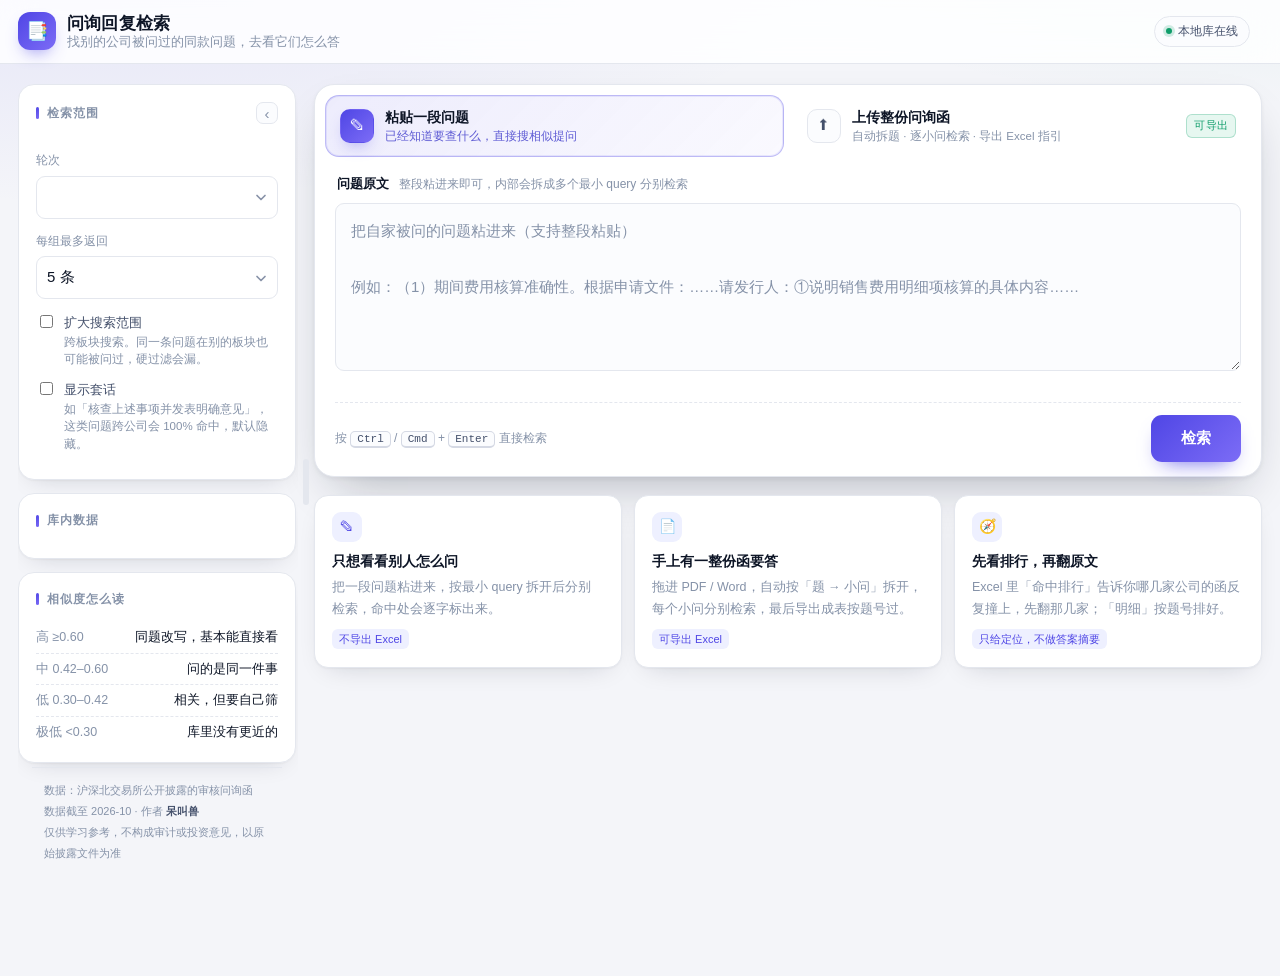
==== commit 57d2f61c: "正文放宽到 2200px，侧栏可收起 - main / head-inner 上限 1760 -> 2200，左右内边距 22 -> 18；   1920 窗口上正文从 1420 变成 1588。 -" ====
--- a/src/webui/index.html
+++ b/src/webui/index.html
@@ -86,12 +86,12 @@
 
   /* ---------- 顶栏 ---------- */
   header { position: sticky; top: 0; z-index: 30; height: var(--head-h);
-           padding: 0 22px; display: flex; align-items: center;
+           padding: 0 18px; display: flex; align-items: center;
            background: color-mix(in srgb, var(--panel) 84%, transparent);
            backdrop-filter: saturate(180%) blur(16px);
            border-bottom: 1px solid var(--border); }
   .head-inner { display: flex; align-items: center; gap: 18px; flex-wrap: wrap;
-                max-width: 1760px; width: 100%; margin: 0 auto; }
+                max-width: 2200px; width: 100%; margin: 0 auto; }
   .brand { display: flex; align-items: center; gap: 11px; }
   .logo { flex: none; width: 38px; height: 38px; border-radius: 12px; display: grid;
           place-items: center; font-size: 18px; background: var(--grad);
@@ -112,8 +112,8 @@
   .stats b { font-size: 14.5px; color: var(--text); font-variant-numeric: tabular-nums; }
 
   /* ---------- 布局 ---------- */
-  main { display: flex; align-items: flex-start; max-width: 1760px; margin: 0 auto;
-         padding: 20px 22px 96px; }
+  main { display: flex; align-items: flex-start; max-width: 2200px; margin: 0 auto;
+         padding: 20px 18px 96px; }
   section { flex: 1 1 auto; min-width: 0; }
   aside { flex: 0 0 var(--aside-w); position: sticky; top: calc(var(--head-h) + 18px);
           align-self: flex-start; max-height: calc(100vh - var(--head-h) - 36px);
@@ -126,6 +126,24 @@
                      transition: background .15s ease, height .15s ease; }
   .splitter:hover::after, .splitter:focus-visible::after, .splitter.dragging::after {
     background: var(--accent); height: 70px; }
+
+  /* 收起侧栏：正文能多出约 300px。窗口不到 1600 时这比任何 max-width 调整都管用。 */
+  body.aside-off aside { display: none; }
+  body.aside-off .splitter { flex: 0 0 14px; cursor: pointer; }
+  body.aside-off .splitter::after {
+    content: '\203A'; width: 22px; height: 34px; border-radius: 7px;
+    background: var(--panel-2); border: 1px solid var(--border);
+    color: var(--muted); font-size: 17px; line-height: 1;
+    display: grid; place-items: center; }
+  body.aside-off .splitter:hover::after {
+    background: var(--accent-soft); border-color: var(--accent); color: var(--accent); height: 34px; }
+  .sec-title .toggle { margin-left: auto; width: 22px; height: 22px; padding: 0; flex: none;
+                       display: grid; place-items: center; cursor: pointer;
+                       font-size: 15px; line-height: 1; color: var(--muted);
+                       background: var(--panel-2); border: 1px solid var(--border);
+                       border-radius: 7px; }
+  .sec-title .toggle:hover { color: var(--accent); border-color: var(--accent);
+                             background: var(--accent-soft); }
 
   .panel { background: var(--panel); border: 1px solid var(--border);
            border-radius: 16px; padding: 15px 17px; box-shadow: var(--shadow); }
@@ -407,6 +425,9 @@
     main { flex-direction: column; padding: 16px; }
     aside { flex: none; width: auto; position: static; max-height: none; overflow: visible;
             order: 2; margin-top: 16px; }
+    /* 窄屏下侧栏是堆在下面的，分隔条又隐藏了：收起状态会让用户再也点不到那个按钮，
+       所以这一档强制展开。 */
+    body.aside-off aside { display: block; }
     .splitter { display: none; }
     section { order: 1; }
     .head-actions { margin-left: 0; width: 100%; flex-wrap: wrap; }
@@ -442,7 +463,9 @@
 <main>
   <aside>
     <div class="panel">
-      <div class="sec-title">检索范围</div>
+      <div class="sec-title">检索范围
+        <button class="toggle" id="hideAside" title="收起侧栏，让正文更宽" aria-label="收起侧栏">&#8249;</button>
+      </div>
       <div class="board-tabs" id="boards"></div>
       <label class="field" style="margin-top:14px">
         <span>轮次</span>
@@ -671,8 +694,19 @@
     root.style.setProperty('--aside-w', v + 'px');
     try { localStorage.setItem('asideW2', String(v)); } catch (e) {}
   }
+  // 收起/展开。收起记 localStorage，刷新后还是收起——不然每次进来都要再点一次。
+  var btn = $('hideAside');
+  function setOff(off) {
+    document.body.classList.toggle('aside-off', off);
+    sp.title = off ? '点一下展开侧栏' : '拖动调整宽度；双击复位';
+    try { localStorage.setItem('asideOff', off ? '1' : '0'); } catch (e) {}
+  }
+  try { setOff(localStorage.getItem('asideOff') === '1'); } catch (e) {}
+  btn.onclick = function () { setOff(true); };
+
   var drag = null;
   sp.addEventListener('pointerdown', function (e) {
+    if (document.body.classList.contains('aside-off')) { return; }   // 收起时只当按钮用
     drag = { x: e.clientX, w: aside.getBoundingClientRect().width };
     sp.setPointerCapture(e.pointerId);
     sp.classList.add('dragging');
@@ -691,6 +725,15 @@
   }
   sp.addEventListener('pointerup', end);
   sp.addEventListener('pointercancel', end);
+  sp.addEventListener('click', function () {          // 收起态下点分隔条 = 展开
+    if (document.body.classList.contains('aside-off')) { setOff(false); }
+  });
+  sp.addEventListener('keydown', function (e) {
+    if (document.body.classList.contains('aside-off') &&
+        (e.key === 'Enter' || e.key === ' ' || e.key === 'ArrowLeft')) {
+      setOff(false); e.preventDefault();
+    }
+  });
   sp.addEventListener('dblclick', function () {
     root.style.setProperty('--aside-w', DEF + 'px');
     try { localStorage.removeItem('asideW2'); } catch (e) {}
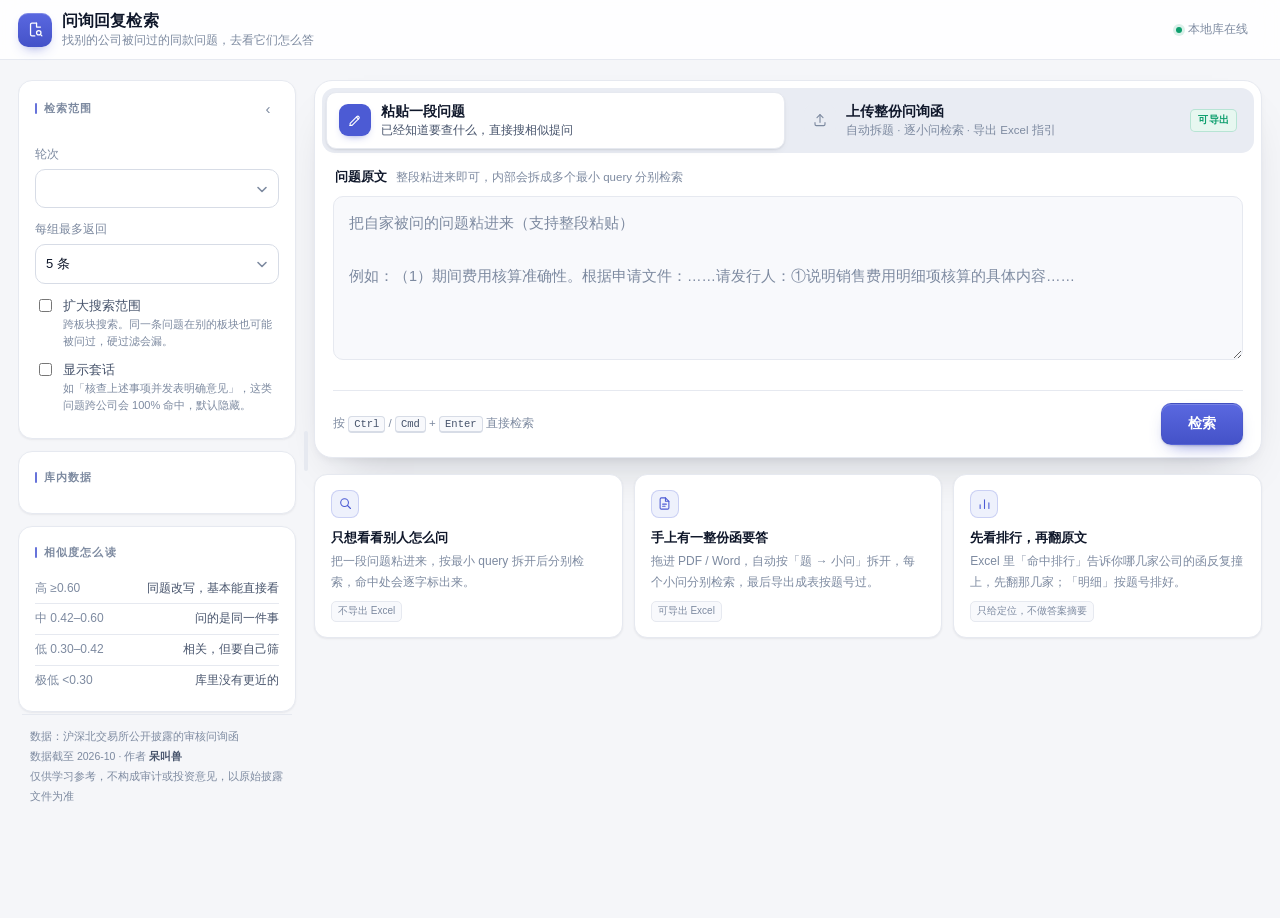
==== commit d5d6e17e: "前端视觉重做：单强调色、分段控件、线性图标、骨架屏 不换框架的理由写在 docs/内部工作流.md §13.1：这页是一个 55 KB 的 HTML， 改一行刷新就生效；"素"是设计问题，不是 HTM" ====
--- a/src/webui/index.html
+++ b/src/webui/index.html
@@ -5,111 +5,127 @@
 <meta name="viewport" content="width=device-width, initial-scale=1">
 <title>问询回复检索</title>
 <style>
+  /* ============================================================
+     设计口径（2026-10-30 重做）
+     冷调中性灰打底，单一靛蓝强调色；不铺彩色光晕、不用 135° 渐变。
+     层次靠"边框 + 极淡阴影 + 字阶"，不靠色块。
+     ============================================================ */
   :root {
-    --bg: #f4f5f9;
+    --bg: #f5f6f9;
     --panel: #ffffff;
-    --panel-2: #fbfcfe;
-    --text: #0d1526;
-    --text-2: #44506b;
-    --muted: #8592a8;
-    --border: #e4e7ee;
-    --border-2: #d5d9e4;
-    --accent: #4f46e5;
-    --accent-2: #7c6cf6;
-    --accent-soft: #eef0ff;
-    --quote-bg: #f7f9fc;
-    --ok: #0f9d6a;
-    --ok-soft: #e6f7f0;
-    --mid: #c47f00;
-    --mid-soft: #fdf3e0;
+    --panel-2: #f8f9fc;
+    --panel-3: #e9ecf3;
+    --text: #0f172a;
+    --text-2: #46536b;
+    --muted: #7d8aa0;
+    --border: #e6e9f0;
+    --border-2: #d7dce6;
+    --accent: #4c5bd4;
+    --accent-soft: #eef1fc;
+    --accent-line: rgba(76, 91, 212, .22);
+    --quote-bg: #fafbfd;
+    --ok: #0e9f6e;
+    --ok-soft: #e7f7f0;
+    --mid: #b5781a;
+    --mid-soft: #fdf4e3;
     --low: #5b6b86;
     --low-soft: #eef1f6;
-    --min: #9aa5b8;
-    --shadow: 0 1px 2px rgba(13,21,38,.04), 0 10px 26px -14px rgba(13,21,38,.20);
-    --shadow-lg: 0 2px 4px rgba(13,21,38,.05), 0 22px 48px -20px rgba(13,21,38,.32);
-    --grad: linear-gradient(135deg, #4f46e5, #7c6cf6);
-    --grad-soft: linear-gradient(135deg, rgba(79,70,229,.10), rgba(124,108,246,.04));
-    --ring: 0 0 0 3px rgba(79,70,229,.16);
+    --min: #9aa6b8;
+    --shadow-xs: 0 1px 2px rgba(15, 23, 42, .05);
+    --shadow: 0 1px 2px rgba(15, 23, 42, .04), 0 1px 3px rgba(15, 23, 42, .03);
+    --shadow-md: 0 2px 4px -1px rgba(15, 23, 42, .06), 0 12px 24px -14px rgba(15, 23, 42, .20);
+    --shadow-lg: 0 4px 8px -2px rgba(15, 23, 42, .05), 0 24px 48px -26px rgba(15, 23, 42, .26);
+    --grad: linear-gradient(180deg, #5a68e0, #4452c8);
+    --ring: 0 0 0 4px rgba(76, 91, 212, .13);
     --aside-w: 280px;
     --split-w: 16px;
-    --head-h: 64px;
+    --head-h: 60px;
+    --r-card: 14px;
+    --r-ctl: 10px;
   }
   @media (prefers-color-scheme: dark) {
     :root {
-      --bg: #0c0e13;
-      --panel: #15181f;
-      --panel-2: #191d26;
-      --text: #e9ecf3;
-      --text-2: #adb6c6;
-      --muted: #78828f;
-      --border: #242a35;
-      --border-2: #303745;
-      --accent: #8b90f8;
-      --accent-2: #a9b0fc;
-      --accent-soft: #1d2133;
-      --quote-bg: #191d25;
-      --ok: #34d399;
-      --ok-soft: #14291f;
-      --mid: #e3ad4a;
-      --mid-soft: #2b2314;
+      --bg: #0a0d13;
+      --panel: #11151c;
+      --panel-2: #151a23;
+      --panel-3: #1b212b;
+      --text: #e8edf5;
+      --text-2: #a9b4c6;
+      --muted: #78859a;
+      --border: #212734;
+      --border-2: #2c3444;
+      --accent: #8b95f7;
+      --accent-soft: #191e2e;
+      --accent-line: rgba(139, 149, 247, .28);
+      --quote-bg: #0e1218;
+      --ok: #3ddc97;
+      --ok-soft: #10281e;
+      --mid: #e0ae4d;
+      --mid-soft: #2a2214;
       --low: #9aa7bd;
-      --low-soft: #1c212b;
+      --low-soft: #1a1f29;
       --min: #6f7a8b;
-      --shadow: 0 1px 2px rgba(0,0,0,.45), 0 10px 26px -14px rgba(0,0,0,.75);
-      --shadow-lg: 0 2px 6px rgba(0,0,0,.55), 0 22px 48px -20px rgba(0,0,0,.9);
-      --grad-soft: linear-gradient(135deg, rgba(139,144,248,.16), rgba(169,176,252,.04));
-      --ring: 0 0 0 3px rgba(139,144,248,.22);
+      --shadow-xs: 0 1px 2px rgba(0, 0, 0, .5);
+      --shadow: 0 1px 2px rgba(0, 0, 0, .45), 0 1px 3px rgba(0, 0, 0, .35);
+      --shadow-md: 0 2px 4px -1px rgba(0, 0, 0, .55), 0 12px 24px -14px rgba(0, 0, 0, .8);
+      --shadow-lg: 0 4px 8px -2px rgba(0, 0, 0, .5), 0 24px 48px -26px rgba(0, 0, 0, .9);
+      --grad: linear-gradient(180deg, #6d78e8, #5560cf);
+      --ring: 0 0 0 4px rgba(139, 149, 247, .18);
     }
   }
   * { box-sizing: border-box; }
-  ::selection { background: rgba(124,108,246,.26); }
-  ::-webkit-scrollbar { width: 11px; height: 11px; }
+  ::selection { background: rgba(76, 91, 212, .18); }
+  @media (prefers-color-scheme: dark) { ::selection { background: rgba(139, 149, 247, .28); } }
+  ::-webkit-scrollbar { width: 10px; height: 10px; }
   ::-webkit-scrollbar-track { background: transparent; }
-  ::-webkit-scrollbar-thumb { background: var(--border); border: 3px solid transparent;
+  ::-webkit-scrollbar-thumb { background: var(--border-2); border: 3px solid transparent;
                               background-clip: content-box; border-radius: 999px; }
   ::-webkit-scrollbar-thumb:hover { background: var(--muted); background-clip: content-box; }
-  html { scrollbar-width: thin; scrollbar-color: var(--border) transparent; }
+  html { scrollbar-width: thin; scrollbar-color: var(--border-2) transparent; }
   body {
     margin: 0;
-    background:
-      radial-gradient(1200px 460px at 6% -12%, rgba(79,70,229,.12), transparent 68%),
-      radial-gradient(900px 380px at 98% -16%, rgba(15,157,106,.09), transparent 66%),
-      var(--bg);
-    background-attachment: fixed;
+    background: var(--bg);
     color: var(--text);
-    font: 15px/1.65 -apple-system, BlinkMacSystemFont, "Segoe UI", "PingFang SC",
+    font: 14.5px/1.65 -apple-system, BlinkMacSystemFont, "Segoe UI", "PingFang SC",
           "Hiragino Sans GB", "Microsoft YaHei", sans-serif;
     -webkit-font-smoothing: antialiased;
+    text-rendering: optimizeLegibility;
   }
   body.resizing { cursor: col-resize; user-select: none; }
   svg { display: block; }
+  .ico { display: inline-flex; align-items: center; justify-content: center; }
+  .ico svg { width: 1em; height: 1em; stroke: currentColor; fill: none;
+             stroke-width: 1.7; stroke-linecap: round; stroke-linejoin: round; }
 
   /* ---------- 顶栏 ---------- */
   header { position: sticky; top: 0; z-index: 30; height: var(--head-h);
            padding: 0 18px; display: flex; align-items: center;
-           background: color-mix(in srgb, var(--panel) 84%, transparent);
-           backdrop-filter: saturate(180%) blur(16px);
+           background: color-mix(in srgb, var(--panel) 86%, transparent);
+           backdrop-filter: saturate(150%) blur(14px);
            border-bottom: 1px solid var(--border); }
   .head-inner { display: flex; align-items: center; gap: 18px; flex-wrap: wrap;
                 max-width: 2200px; width: 100%; margin: 0 auto; }
-  .brand { display: flex; align-items: center; gap: 11px; }
-  .logo { flex: none; width: 38px; height: 38px; border-radius: 12px; display: grid;
-          place-items: center; font-size: 18px; background: var(--grad);
-          box-shadow: 0 8px 18px -9px rgba(79,70,229,.85); }
+  .brand { display: flex; align-items: center; gap: 10px; }
+  .logo { flex: none; width: 34px; height: 34px; border-radius: 10px; display: grid;
+          place-items: center; color: #fff; background: var(--grad);
+          box-shadow: inset 0 1px 0 rgba(255,255,255,.22), 0 6px 14px -8px rgba(68,82,200,.9); }
+  .logo svg { width: 17px; height: 17px; stroke: currentColor; fill: none; stroke-width: 1.8;
+              stroke-linecap: round; stroke-linejoin: round; }
   .brand-text { display: flex; flex-direction: column; justify-content: center; }
-  .brand-text b { font-size: 16.5px; letter-spacing: .2px; line-height: 1.35; }
-  .brand-text span { color: var(--muted); font-size: 12.5px; line-height: 1.35; }
-  .head-actions { margin-left: auto; display: flex; align-items: center; gap: 12px; }
-  .live { display: inline-flex; align-items: center; gap: 6px; font-size: 12px;
-          color: var(--text-2); padding: 5px 11px; border-radius: 999px;
-          background: var(--panel-2); border: 1px solid var(--border); }
+  .brand-text b { font-size: 15.5px; font-weight: 650; letter-spacing: .1px; line-height: 1.35; }
+  .brand-text span { color: var(--muted); font-size: 12px; line-height: 1.4; }
+  .head-actions { margin-left: auto; display: flex; align-items: center; gap: 14px; }
+  .live { display: inline-flex; align-items: center; gap: 6px; font-size: 11.5px;
+          color: var(--muted); }
   .live i { width: 6px; height: 6px; border-radius: 50%; background: var(--ok);
-            box-shadow: 0 0 0 3px color-mix(in srgb, var(--ok) 18%, transparent); }
-  .stats { display: flex; gap: 8px; flex-wrap: wrap; }
-  .stats div { display: flex; flex-direction: column; align-items: flex-end; line-height: 1.25;
-               padding: 4px 12px; border-radius: 10px; font-size: 11px; color: var(--muted);
-               background: var(--panel-2); border: 1px solid var(--border); }
-  .stats b { font-size: 14.5px; color: var(--text); font-variant-numeric: tabular-nums; }
+            box-shadow: 0 0 0 3px color-mix(in srgb, var(--ok) 15%, transparent); }
+  .stats { display: flex; align-items: stretch; }
+  .stats div { display: flex; flex-direction: column; align-items: flex-end; line-height: 1.3;
+               padding: 0 14px; font-size: 10.5px; letter-spacing: .03em; color: var(--muted);
+               border-left: 1px solid var(--border); }
+  .stats div:first-child { border-left: 0; }
+  .stats b { font-size: 15px; font-weight: 650; color: var(--text);
+             font-variant-numeric: tabular-nums; letter-spacing: -.01em; }
 
   /* ---------- 布局 ---------- */
   main { display: flex; align-items: flex-start; max-width: 2200px; margin: 0 auto;
@@ -121,173 +137,189 @@
   .splitter { flex: 0 0 var(--split-w); align-self: stretch; position: relative;
               cursor: col-resize; outline: none; }
   .splitter::after { content: ''; position: absolute; top: 50%; left: 50%;
-                     width: 6px; height: 46px; transform: translate(-50%, -50%);
+                     width: 4px; height: 40px; transform: translate(-50%, -50%);
                      border-radius: 999px; background: var(--border);
                      transition: background .15s ease, height .15s ease; }
   .splitter:hover::after, .splitter:focus-visible::after, .splitter.dragging::after {
-    background: var(--accent); height: 70px; }
+    background: var(--accent); height: 64px; }
 
   /* 收起侧栏：正文能多出约 300px。窗口不到 1600 时这比任何 max-width 调整都管用。 */
   body.aside-off aside { display: none; }
   body.aside-off .splitter { flex: 0 0 14px; cursor: pointer; }
   body.aside-off .splitter::after {
-    content: '\203A'; width: 22px; height: 34px; border-radius: 7px;
-    background: var(--panel-2); border: 1px solid var(--border);
-    color: var(--muted); font-size: 17px; line-height: 1;
-    display: grid; place-items: center; }
+    content: '\203A'; width: 22px; height: 34px; border-radius: 8px;
+    background: var(--panel); border: 1px solid var(--border-2);
+    color: var(--muted); font-size: 16px; line-height: 1;
+    display: grid; place-items: center; box-shadow: var(--shadow-xs); }
   body.aside-off .splitter:hover::after {
     background: var(--accent-soft); border-color: var(--accent); color: var(--accent); height: 34px; }
   .sec-title .toggle { margin-left: auto; width: 22px; height: 22px; padding: 0; flex: none;
                        display: grid; place-items: center; cursor: pointer;
                        font-size: 15px; line-height: 1; color: var(--muted);
-                       background: var(--panel-2); border: 1px solid var(--border);
-                       border-radius: 7px; }
-  .sec-title .toggle:hover { color: var(--accent); border-color: var(--accent);
-                             background: var(--accent-soft); }
+                       background: transparent; border: 1px solid transparent;
+                       border-radius: 6px; transition: all .14s ease; }
+  .sec-title .toggle:hover { color: var(--accent); border-color: var(--border-2);
+                             background: var(--panel-2); }
 
   .panel { background: var(--panel); border: 1px solid var(--border);
-           border-radius: 16px; padding: 15px 17px; box-shadow: var(--shadow); }
-  aside .panel + .panel { margin-top: 13px; }
-  .sec-title { display: flex; align-items: center; gap: 8px; font-size: 11.5px; font-weight: 700;
-               letter-spacing: .09em; color: var(--muted); margin: 2px 0 13px; }
-  .sec-title::before { content: ''; width: 3px; height: 12px; border-radius: 2px;
-                       background: var(--grad); flex: none; }
-  label.field { display: block; margin-bottom: 13px; }
-  label.field > span { display: block; font-size: 12px; color: var(--muted); margin-bottom: 5px; }
+           border-radius: var(--r-card); padding: 15px 16px; box-shadow: var(--shadow); }
+  aside .panel + .panel { margin-top: 12px; }
+  .sec-title { display: flex; align-items: center; gap: 7px; font-size: 11px; font-weight: 650;
+               letter-spacing: .1em; color: var(--muted); margin: 1px 0 12px;
+               text-transform: none; }
+  .sec-title::before { content: ''; width: 2px; height: 11px; border-radius: 2px;
+                       background: var(--accent); flex: none; opacity: .85; }
+  label.field { display: block; margin-bottom: 12px; }
+  label.field > span { display: block; font-size: 11.5px; color: var(--muted); margin-bottom: 5px; }
   select, textarea { width: 100%; font: inherit; color: var(--text); background: var(--panel);
-    border: 1px solid var(--border); border-radius: 9px; padding: 8px 10px; outline: none;
+    border: 1px solid var(--border-2); border-radius: var(--r-ctl); padding: 8px 10px; outline: none;
     transition: border-color .14s ease, box-shadow .14s ease; }
   select { appearance: none; padding-right: 30px; background-repeat: no-repeat;
-           background-position: right 10px center; background-size: 12px;
-           background-image: url("data:image/svg+xml,%3Csvg xmlns='http://www.w3.org/2000/svg' viewBox='0 0 12 12'%3E%3Cpath d='M2 4.5 6 8.5 10 4.5' fill='none' stroke='%238892a8' stroke-width='1.7' stroke-linecap='round' stroke-linejoin='round'/%3E%3C/svg%3E"); }
-  select:hover { border-color: color-mix(in srgb, var(--accent) 40%, var(--border)); }
+           background-position: right 10px center; background-size: 12px; font-size: 13px;
+           background-image: url("data:image/svg+xml,%3Csvg xmlns='http://www.w3.org/2000/svg' viewBox='0 0 12 12'%3E%3Cpath d='M2 4.5 6 8.5 10 4.5' fill='none' stroke='%237d8aa0' stroke-width='1.6' stroke-linecap='round' stroke-linejoin='round'/%3E%3C/svg%3E"); }
+  select:hover { border-color: var(--muted); }
   select:focus, textarea:focus { border-color: var(--accent); box-shadow: var(--ring); }
-  .check { display: flex; align-items: flex-start; gap: 8px; margin: 10px 0; font-size: 13px;
+  .check { display: flex; align-items: flex-start; gap: 8px; margin: 9px 0; font-size: 12.5px;
            color: var(--text-2); cursor: pointer; }
   .check input { width: auto; margin-top: 3px; accent-color: var(--accent); }
-  .check i { display: block; font-style: normal; color: var(--muted); font-size: 11.5px;
+  .check i { display: block; font-style: normal; color: var(--muted); font-size: 11px;
              line-height: 1.55; }
-  .board-tabs { display: flex; flex-wrap: wrap; gap: 6px; }
-  .board-tabs button { font: inherit; font-size: 12.5px; padding: 6px 12px; border-radius: 999px;
-    cursor: pointer; border: 1px solid var(--border); background: transparent; color: var(--muted);
+  .board-tabs { display: flex; flex-wrap: wrap; gap: 5px; }
+  .board-tabs button { font: inherit; font-size: 12px; padding: 5px 11px; border-radius: 8px;
+    cursor: pointer; border: 1px solid var(--border-2); background: var(--panel); color: var(--text-2);
     transition: all .14s ease; }
   .board-tabs button:hover:not(:disabled):not(.on) { border-color: var(--accent); color: var(--accent); }
-  .board-tabs button.on { background: var(--grad); border-color: transparent; color: #fff;
-                          box-shadow: 0 6px 16px -9px rgba(79,70,229,.9); }
-  .board-tabs button:disabled { opacity: .4; cursor: not-allowed; }
-  .kv { margin: 0; font-size: 12.5px; }
+  .board-tabs button.on { background: var(--accent); border-color: var(--accent); color: #fff;
+                          font-weight: 600; box-shadow: 0 4px 10px -6px rgba(68, 82, 200, .8); }
+  @media (prefers-color-scheme: dark) { .board-tabs button.on { color: #0a0d13; } }
+  .board-tabs button:disabled { opacity: .38; cursor: not-allowed; }
+  .kv { margin: 0; font-size: 12px; }
   .kv div { display: flex; align-items: baseline; justify-content: space-between;
-            gap: 10px; padding: 5px 0; border-bottom: 1px dashed var(--border); }
+            gap: 10px; padding: 5px 0; border-bottom: 1px solid var(--border); }
   .kv div:last-child { border-bottom: 0; }
   .kv dt { color: var(--muted); flex: none; }
-  .kv dd { margin: 0; color: var(--text); text-align: right; font-variant-numeric: tabular-nums; }
+  .kv dd { margin: 0; color: var(--text-2); text-align: right; font-variant-numeric: tabular-nums; }
 
   /* ---------- 工作区（两种模式） ---------- */
   .console { background: var(--panel); border: 1px solid var(--border);
-             border-radius: 20px; padding: 8px; box-shadow: var(--shadow-lg); }
-  .mode-switch { display: flex; gap: 8px; padding: 2px; }
-  .mode { flex: 1 1 0; display: flex; align-items: center; gap: 11px; text-align: left;
-          font: inherit; cursor: pointer; padding: 12px 14px; border-radius: 14px;
+             border-radius: 18px; padding: 7px; box-shadow: var(--shadow-lg); }
+  /* 分段控件：选中项是"浮在浅灰槽里的一张白卡"，比给选中项描个紫边干净 */
+  .mode-switch { display: flex; gap: 6px; padding: 4px; background: var(--panel-3);
+                 border-radius: 13px; }
+  .mode { flex: 1 1 0; display: flex; align-items: center; gap: 10px; text-align: left;
+          font: inherit; cursor: pointer; padding: 10px 12px; border-radius: 10px;
           border: 1px solid transparent; background: transparent; color: var(--text-2);
-          transition: all .16s ease; min-width: 0; }
-  .mode:hover { background: var(--panel-2); border-color: var(--border); }
-  .mode.on { background: var(--grad-soft); border-color: color-mix(in srgb, var(--accent) 34%, transparent);
-             box-shadow: inset 0 0 0 1px color-mix(in srgb, var(--accent) 10%, transparent); }
-  .mode-ico { flex: none; width: 34px; height: 34px; border-radius: 10px; display: grid;
-              place-items: center; background: var(--panel-2); border: 1px solid var(--border);
-              font-size: 15px; }
-  .mode.on .mode-ico { background: var(--grad); border-color: transparent; color: #fff;
-                       box-shadow: 0 8px 18px -10px rgba(79,70,229,.9); }
+          transition: background .16s ease, box-shadow .16s ease, border-color .16s ease;
+          min-width: 0; }
+  .mode:hover:not(.on) { background: color-mix(in srgb, var(--panel) 60%, transparent); }
+  .mode.on { background: var(--panel); border-color: var(--border);
+             box-shadow: 0 1px 2px rgba(15, 23, 42, .06), 0 3px 8px -4px rgba(15, 23, 42, .12); }
+  .mode-ico { flex: none; width: 32px; height: 32px; border-radius: 9px; display: grid;
+              place-items: center; background: var(--panel-3); border: 1px solid transparent;
+              font-size: 15px; color: var(--muted);
+              transition: background .16s ease, color .16s ease; }
+  .mode-ico svg { width: 16px; height: 16px; stroke: currentColor; fill: none;
+                  stroke-width: 1.7; stroke-linecap: round; stroke-linejoin: round; }
+  .mode.on .mode-ico { background: var(--accent); border-color: transparent; color: #fff;
+                       box-shadow: 0 4px 10px -6px rgba(68, 82, 200, .9); }
+  @media (prefers-color-scheme: dark) { .mode.on .mode-ico { color: #0a0d13; } }
   .mode > span:not(.mode-ico):not(.mode-tag) { display: flex; flex-direction: column;
               min-width: 0; line-height: 1.4; }
-  .mode b { font-size: 14px; font-weight: 650; color: var(--text); }
+  .mode b { font-size: 13.5px; font-weight: 650; color: var(--text); }
   .mode i { font-style: normal; font-size: 11.5px; color: var(--muted); overflow: hidden;
             text-overflow: ellipsis; white-space: nowrap; }
-  .mode.on i { color: color-mix(in srgb, var(--accent) 72%, var(--muted)); }
-  .mode-tag { margin-left: auto; flex: none; font-size: 10.5px; padding: 2px 7px;
-              border-radius: 6px; color: var(--ok); background: var(--ok-soft);
-              border: 1px solid color-mix(in srgb, var(--ok) 26%, transparent); letter-spacing: .02em; }
-
-  .pane { padding: 14px 12px 6px; }
-  .pane-head { display: flex; align-items: baseline; gap: 10px; flex-wrap: wrap;
-               margin: 0 2px 9px; }
-  .pane-head b { font-size: 13px; }
-  .pane-head span { font-size: 12px; color: var(--muted); }
-  textarea { min-height: 168px; resize: vertical; line-height: 1.85; padding: 13px 15px;
-             font-size: 15px; background: var(--panel-2); }
+  .mode.on i { color: var(--text-2); }
+  .mode-tag { margin-left: auto; flex: none; font-size: 10px; padding: 2px 7px;
+              border-radius: 5px; color: var(--ok); background: var(--ok-soft);
+              border: 1px solid color-mix(in srgb, var(--ok) 22%, transparent);
+              letter-spacing: .02em; font-weight: 600; }
+
+  .pane { padding: 14px 11px 5px; }
+  .pane-head { display: flex; align-items: baseline; gap: 9px; flex-wrap: wrap;
+               margin: 0 2px 8px; }
+  .pane-head b { font-size: 12.5px; font-weight: 650; }
+  .pane-head span { font-size: 11.5px; color: var(--muted); }
+  textarea { min-height: 164px; resize: vertical; line-height: 1.85; padding: 13px 15px;
+             font-size: 14.5px; background: var(--panel-2); border-color: var(--border); }
   textarea::placeholder { color: var(--muted); }
   textarea.dragging { border-color: var(--accent); background: var(--accent-soft); }
-  .chips { display: flex; align-items: center; gap: 8px; flex-wrap: wrap; margin-top: 11px; }
-  .chips button { font: inherit; font-size: 12px; color: var(--text-2); cursor: pointer;
-    background: transparent; border: 1px dashed var(--border-2); border-radius: 999px;
-    padding: 4px 12px; max-width: 100%; overflow: hidden; text-overflow: ellipsis;
+  .chips { display: flex; align-items: center; gap: 7px; flex-wrap: wrap; margin-top: 10px; }
+  .chips button { font: inherit; font-size: 11.5px; color: var(--muted); cursor: pointer;
+    background: transparent; border: 1px solid var(--border); border-radius: 999px;
+    padding: 4px 11px; max-width: 100%; overflow: hidden; text-overflow: ellipsis;
     white-space: nowrap; transition: all .14s ease; }
-  .chips button:hover { border-color: var(--accent); color: var(--accent); background: var(--accent-soft); }
-  .chips .chips-label { color: var(--muted); font-size: 12px; }
+  .chips button:hover { border-color: var(--accent-line); color: var(--accent);
+                        background: var(--accent-soft); }
+  .chips .chips-label { color: var(--muted); font-size: 11.5px; }
   .pane-foot { display: flex; align-items: center; gap: 12px; margin-top: 12px;
-               padding-top: 12px; border-top: 1px dashed var(--border); }
-  .pane-foot .hint { color: var(--muted); font-size: 12px; }
-  kbd { font-family: ui-monospace, Consolas, monospace; font-size: 11px; padding: 1px 6px;
-        border: 1px solid var(--border-2); border-bottom-width: 2px; border-radius: 5px;
-        background: var(--panel-2); color: var(--text-2); }
-  button.primary { margin-left: auto; font: inherit; font-weight: 600; color: #fff; cursor: pointer;
-    background: var(--grad); border: 0; border-radius: 11px; padding: 11px 30px;
-    box-shadow: 0 10px 22px -12px rgba(79,70,229,.95);
+               padding-top: 12px; border-top: 1px solid var(--border); }
+  .pane-foot .hint { color: var(--muted); font-size: 11.5px; }
+  kbd { font-family: ui-monospace, SFMono-Regular, Consolas, monospace; font-size: 10.5px;
+        padding: 1px 5px; border: 1px solid var(--border-2); border-bottom-width: 2px;
+        border-radius: 4px; background: var(--panel-2); color: var(--text-2); }
+  button.primary { margin-left: auto; font: inherit; font-size: 13.5px; font-weight: 600;
+    color: #fff; cursor: pointer; background: var(--grad); border: 1px solid rgba(0,0,0,.04);
+    border-radius: var(--r-ctl); padding: 9px 26px;
+    box-shadow: inset 0 1px 0 rgba(255,255,255,.18), 0 1px 2px rgba(15,23,42,.14),
+                0 8px 18px -10px rgba(68,82,200,.85);
     transition: transform .12s ease, box-shadow .16s ease, filter .16s ease; }
-  button.primary:hover:not(:disabled) { transform: translateY(-1px); filter: saturate(1.08);
-                                        box-shadow: 0 14px 28px -12px rgba(79,70,229,.95); }
-  button.primary:active:not(:disabled) { transform: translateY(0); }
-  button.primary:disabled { opacity: .68; cursor: progress; transform: none; }
+  button.primary:hover:not(:disabled) { transform: translateY(-1px); filter: brightness(1.04);
+    box-shadow: inset 0 1px 0 rgba(255,255,255,.2), 0 2px 4px rgba(15,23,42,.14),
+                0 12px 22px -12px rgba(68,82,200,.9); }
+  button.primary:active:not(:disabled) { transform: translateY(0); filter: brightness(.98); }
+  button.primary:disabled { opacity: .62; cursor: progress; transform: none; }
 
   /* ---------- 上传区（要显眼：这里是这份工具最值钱的入口） ---------- */
-  .drop { display: flex; flex-direction: column; align-items: center; gap: 7px;
-          text-align: center; cursor: pointer; padding: 34px 20px 30px;
-          border: 2px dashed var(--border-2); border-radius: 16px;
+  .drop { display: flex; flex-direction: column; align-items: center; gap: 6px;
+          text-align: center; cursor: pointer; padding: 32px 20px 28px;
+          border: 1.5px dashed var(--border-2); border-radius: var(--r-card);
           background: var(--panel-2);
-          transition: border-color .16s ease, background .16s ease, transform .16s ease; }
-  .drop:hover { border-color: var(--accent); background: var(--accent-soft); }
-  .drop:hover .drop-btn { background: var(--grad); color: #fff; border-color: transparent;
-                          box-shadow: 0 10px 22px -12px rgba(79,70,229,.95); }
-  .drop.hot { border-color: var(--accent); background: var(--accent-soft);
-              transform: scale(.995); }
-  .drop.busy { pointer-events: none; opacity: .75; }
-  .drop-ico { width: 52px; height: 52px; border-radius: 15px; display: grid; place-items: center;
-              background: var(--grad); color: #fff; margin-bottom: 4px;
-              box-shadow: 0 14px 26px -14px rgba(79,70,229,.95); font-size: 22px; }
-  .drop b { font-size: 15.5px; font-weight: 650; }
-  .drop-sub { font-size: 12.5px; color: var(--muted); }
-  .drop-btn { margin-top: 10px; font-size: 13px; font-weight: 600; color: var(--accent);
-              padding: 8px 22px; border-radius: 999px; border: 1px solid
-              color-mix(in srgb, var(--accent) 42%, transparent); background: var(--panel);
-              transition: all .16s ease; }
-  .flow { list-style: none; display: flex; gap: 8px; margin: 12px 0 0; padding: 0;
+          transition: border-color .16s ease, background .16s ease; }
+  .drop:hover { border-color: var(--accent-line); background: var(--accent-soft); }
+  .drop.hot { border-color: var(--accent); background: var(--accent-soft); }
+  .drop.busy { pointer-events: none; opacity: .72; }
+  .drop-ico { width: 46px; height: 46px; border-radius: 13px; display: grid; place-items: center;
+              background: var(--accent-soft); color: var(--accent); margin-bottom: 4px;
+              border: 1px solid var(--accent-line); }
+  .drop-ico svg { width: 22px; height: 22px; stroke: currentColor; fill: none;
+                  stroke-width: 1.6; stroke-linecap: round; stroke-linejoin: round; }
+  .drop b { font-size: 14.5px; font-weight: 650; }
+  .drop-sub { font-size: 12px; color: var(--muted); }
+  .drop-btn { margin-top: 10px; font-size: 12.5px; font-weight: 600; color: var(--accent);
+              padding: 7px 20px; border-radius: 8px; border: 1px solid var(--accent-line);
+              background: var(--panel); transition: all .16s ease; }
+  .drop:hover .drop-btn { background: var(--accent); color: #fff; border-color: transparent;
+                          box-shadow: 0 6px 14px -8px rgba(68,82,200,.9); }
+  .flow { list-style: none; display: flex; gap: 8px; margin: 11px 0 0; padding: 0;
           flex-wrap: wrap; }
-  .flow li { flex: 1 1 150px; display: flex; align-items: center; gap: 8px; font-size: 12px;
-             color: var(--text-2); padding: 9px 12px; border-radius: 11px;
+  .flow li { flex: 1 1 150px; display: flex; align-items: center; gap: 8px; font-size: 11.5px;
+             color: var(--text-2); padding: 9px 11px; border-radius: 10px;
              background: var(--panel-2); border: 1px solid var(--border); }
-  .flow b { flex: none; width: 18px; height: 18px; border-radius: 50%; display: grid;
-            place-items: center; font-size: 11px; background: var(--accent-soft);
-            color: var(--accent); }
-  .filemeta { font-size: 12.5px; color: var(--muted); margin-top: 10px; min-height: 18px; }
+  .flow b { flex: none; width: 17px; height: 17px; border-radius: 50%; display: grid;
+            place-items: center; font-size: 10.5px; background: var(--panel);
+            border: 1px solid var(--border-2); color: var(--muted); font-weight: 600; }
+  .filemeta { font-size: 11.5px; color: var(--muted); margin-top: 9px; min-height: 17px; }
   .filemeta b { color: var(--text-2); font-weight: 600; }
 
   /* ---------- 结果条 ---------- */
   .resultbar { position: sticky; top: calc(var(--head-h) + 8px); z-index: 12;
                display: flex; align-items: center; gap: 12px; flex-wrap: wrap;
-               margin: 16px 0 14px; padding: 11px 14px; border-radius: 14px;
-               background: color-mix(in srgb, var(--panel) 88%, transparent);
-               backdrop-filter: saturate(160%) blur(12px);
+               margin: 16px 0 14px; padding: 10px 13px; border-radius: 12px;
+               background: color-mix(in srgb, var(--panel) 90%, transparent);
+               backdrop-filter: saturate(150%) blur(12px);
                border: 1px solid var(--border); box-shadow: var(--shadow); }
-  .resultbar .rb-title { font-size: 13px; font-weight: 700; }
-  .resultbar .rb-src { font-size: 12px; color: var(--muted); max-width: 240px;
+  .resultbar .rb-title { font-size: 12.5px; font-weight: 650; }
+  .resultbar .rb-src { font-size: 11.5px; color: var(--muted); max-width: 240px;
                        overflow: hidden; text-overflow: ellipsis; white-space: nowrap; }
-  .metrics { display: flex; align-items: center; gap: 7px; flex-wrap: wrap; }
-  .metric { display: flex; align-items: baseline; gap: 5px; font-size: 11.5px; color: var(--muted);
-            padding: 4px 9px; border-radius: 9px; background: var(--panel-2);
+  .metrics { display: flex; align-items: center; gap: 6px; flex-wrap: wrap; }
+  .metric { display: flex; align-items: baseline; gap: 4px; font-size: 11px; color: var(--muted);
+            padding: 3px 8px; border-radius: 7px; background: var(--panel-2);
             border: 1px solid var(--border); }
-  .metric b { font-size: 13.5px; color: var(--text); font-variant-numeric: tabular-nums; }
-  .dist { display: flex; gap: 5px; }
-  .dist span { font-size: 11px; padding: 3px 8px; border-radius: 999px; white-space: nowrap; }
+  .metric b { font-size: 12.5px; color: var(--text); font-variant-numeric: tabular-nums;
+              font-weight: 650; }
+  .dist { display: flex; gap: 4px; }
+  .dist span { font-size: 10.5px; padding: 3px 7px; border-radius: 999px; white-space: nowrap;
+               font-weight: 600; }
   .dist .d-high { color: var(--ok); background: var(--ok-soft); }
   .dist .d-mid { color: var(--mid); background: var(--mid-soft); }
   .dist .d-low { color: var(--low); background: var(--low-soft); }
@@ -295,100 +327,111 @@
   .rb-right { margin-left: auto; display: flex; align-items: center; gap: 8px; }
   .rb-note { font-size: 11.5px; color: var(--muted); }
   .rb-note a { color: var(--accent); cursor: pointer; text-decoration: none;
-               border-bottom: 1px dashed color-mix(in srgb, var(--accent) 50%, transparent); }
+               border-bottom: 1px dashed var(--accent-line); }
   /* 窄屏把文件名收起来：下面那条 banner 里还有完整文件名，这里省下来给指标和按钮 */
   @media (max-width: 1420px) { .resultbar .rb-src { display: none; } }
-  .btn-export { font: inherit; font-size: 13px; font-weight: 600; cursor: pointer;
-    display: inline-flex; align-items: center; gap: 8px; color: #fff;
-    background: linear-gradient(135deg, #0f9d6a, #16b981); border: 0; border-radius: 10px;
-    padding: 9px 16px; box-shadow: 0 10px 22px -12px rgba(15,157,106,.95);
+  .btn-export { font: inherit; font-size: 12.5px; font-weight: 600; cursor: pointer;
+    display: inline-flex; align-items: center; gap: 7px; color: #fff;
+    background: linear-gradient(180deg, #12ab77, #0d8f63); border: 1px solid rgba(0,0,0,.04);
+    border-radius: 9px; padding: 8px 15px;
+    box-shadow: inset 0 1px 0 rgba(255,255,255,.2), 0 8px 18px -10px rgba(13,143,99,.85);
     transition: transform .12s ease, box-shadow .16s ease, filter .16s ease; }
-  .btn-export:hover:not(:disabled) { transform: translateY(-1px); filter: saturate(1.06);
-                                     box-shadow: 0 14px 26px -12px rgba(15,157,106,.95); }
-  .btn-export:disabled { opacity: .65; cursor: progress; transform: none; }
+  .btn-export svg { width: 14px; height: 14px; stroke: currentColor; fill: none;
+                    stroke-width: 1.9; stroke-linecap: round; stroke-linejoin: round; }
+  .btn-export:hover:not(:disabled) { transform: translateY(-1px); filter: brightness(1.05);
+                                     box-shadow: inset 0 1px 0 rgba(255,255,255,.22),
+                                                 0 12px 22px -12px rgba(13,143,99,.9); }
+  .btn-export:disabled { opacity: .62; cursor: progress; transform: none; }
 
   /* ---------- 结果 ---------- */
-  .banner { display: flex; align-items: center; gap: 9px; padding: 11px 15px; border-radius: 12px;
-            font-size: 13.5px; margin-bottom: 13px; }
-  .banner.split { background: var(--accent-soft); color: var(--accent-2); }
-  .banner.warn { background: #fff7e6; color: #a15c00; }
-  @media (prefers-color-scheme: dark) { .banner.warn { background: #2c2415; color: #e2b866; } .banner.split { color: var(--accent); } }
+  .banner { display: flex; align-items: center; gap: 9px; padding: 10px 13px; border-radius: 10px;
+            font-size: 12.5px; margin-bottom: 12px; border: 1px solid transparent; }
+  .banner.split { background: var(--accent-soft); color: var(--accent);
+                  border-color: var(--accent-line); }
+  .banner.warn { background: var(--mid-soft); color: var(--mid);
+                 border-color: color-mix(in srgb, var(--mid) 22%, transparent); }
   .parts { list-style: none; margin: 0 0 16px; padding: 0; }
-  .parts li { display: flex; gap: 10px; padding: 8px 0; border-bottom: 1px dashed var(--border);
-              font-size: 13.5px; color: var(--text-2); }
+  .parts li { display: flex; gap: 10px; padding: 8px 0; border-bottom: 1px solid var(--border);
+              font-size: 12.5px; color: var(--text-2); }
   .parts li:last-child { border-bottom: 0; }
-  .parts em { font-style: normal; flex: none; width: 20px; height: 20px; border-radius: 50%;
-              background: var(--accent-soft); color: var(--accent); font-size: 11.5px;
-              display: grid; place-items: center; margin-top: 2px; font-weight: 700; }
+  .parts em { font-style: normal; flex: none; width: 19px; height: 19px; border-radius: 50%;
+              background: var(--panel-2); border: 1px solid var(--border); color: var(--muted);
+              font-size: 10.5px; display: grid; place-items: center; margin-top: 2px;
+              font-weight: 600; }
 
   .group { margin-bottom: 26px; animation: rise .22s ease both; }
   @keyframes rise { from { opacity: 0; transform: translateY(6px); } to { opacity: 1; transform: none; } }
-  .group-head { display: flex; gap: 11px; align-items: flex-start; margin-bottom: 12px;
-                padding-bottom: 10px; border-bottom: 1px solid var(--border); }
+  .group-head { display: flex; gap: 10px; align-items: flex-start; margin-bottom: 11px;
+                padding-bottom: 9px; border-bottom: 1px solid var(--border); }
   .group-head .gno { flex: none; display: flex; flex-direction: column; align-items: center;
-                     gap: 2px; min-width: 42px; padding: 5px 8px; border-radius: 10px;
-                     background: var(--grad); color: #fff;
-                     box-shadow: 0 8px 18px -12px rgba(79,70,229,.95); }
-  .group-head .gno b { font-size: 14px; line-height: 1.1; font-variant-numeric: tabular-nums; }
-  .group-head .gno i { font-style: normal; font-size: 9.5px; opacity: .82; letter-spacing: .04em; }
-  .group-head p { margin: 0; font-size: 14.5px; font-weight: 600; color: var(--text);
-                  line-height: 1.72; word-break: break-word; }
-  .glabel { display: inline-block; margin-right: 8px; padding: 1px 7px; border-radius: 6px;
-            font-size: 11px; font-weight: 600; color: var(--accent); background: var(--accent-soft);
-            vertical-align: 1px; }
-  .ghit { font-size: 11.5px; color: var(--muted); font-weight: 400; margin-left: 8px;
+                     gap: 1px; min-width: 38px; padding: 4px 7px; border-radius: 9px;
+                     background: var(--accent); color: #fff;
+                     box-shadow: 0 4px 10px -6px rgba(68,82,200,.9); }
+  @media (prefers-color-scheme: dark) { .group-head .gno { color: #0a0d13; } }
+  .group-head .gno b { font-size: 13px; line-height: 1.15; font-variant-numeric: tabular-nums;
+                       font-weight: 650; }
+  .group-head .gno i { font-style: normal; font-size: 9px; opacity: .85; letter-spacing: .04em; }
+  .group-head p { margin: 0; font-size: 13.5px; font-weight: 600; color: var(--text);
+                  line-height: 1.75; word-break: break-word; }
+  .glabel { display: inline-block; margin-right: 7px; padding: 1px 6px; border-radius: 5px;
+            font-size: 10.5px; font-weight: 600; color: var(--text-2); background: var(--panel-2);
+            border: 1px solid var(--border-2); vertical-align: 1px; }
+  .ghit { font-size: 11px; color: var(--muted); font-weight: 400; margin-left: 7px;
           white-space: nowrap; }
 
-  .card { background: var(--panel); border: 1px solid var(--border); border-radius: 14px;
-          padding: 13px 17px; margin-bottom: 11px; box-shadow: var(--shadow);
+  .card { background: var(--panel); border: 1px solid var(--border); border-radius: 13px;
+          padding: 13px 16px; margin-bottom: 10px; box-shadow: var(--shadow);
           border-left: 3px solid var(--min);
-          transition: box-shadow .16s ease, transform .16s ease; }
-  .card:hover { box-shadow: var(--shadow-lg); transform: translateY(-1px); }
+          transition: box-shadow .16s ease, transform .16s ease, border-color .16s ease; }
+  .card:hover { box-shadow: var(--shadow-md); transform: translateY(-1px);
+                border-top-color: var(--border-2); border-right-color: var(--border-2);
+                border-bottom-color: var(--border-2); }
   .card.high { border-left-color: var(--ok); }
   .card.mid { border-left-color: var(--mid); }
   .card.low { border-left-color: var(--low); }
   .card.min { border-left-color: var(--border-2); }
-  .card-top { display: flex; align-items: center; gap: 9px; flex-wrap: wrap; }
-  .rank { flex: none; min-width: 21px; height: 21px; padding: 0 4px; border-radius: 7px;
-          display: grid; place-items: center; font-size: 11.5px; font-weight: 700;
-          color: var(--muted); border: 1px solid var(--border); background: var(--panel-2); }
-  .card.high .rank { color: var(--ok); border-color: color-mix(in srgb, var(--ok) 34%, transparent);
+  .card-top { display: flex; align-items: center; gap: 8px; flex-wrap: wrap; }
+  .rank { flex: none; min-width: 20px; height: 20px; padding: 0 4px; border-radius: 6px;
+          display: grid; place-items: center; font-size: 11px; font-weight: 650;
+          color: var(--muted); border: 1px solid var(--border); background: var(--panel-2);
+          font-variant-numeric: tabular-nums; }
+  .card.high .rank { color: var(--ok); border-color: color-mix(in srgb, var(--ok) 28%, transparent);
                      background: var(--ok-soft); }
-  .card.mid .rank { color: var(--mid); border-color: color-mix(in srgb, var(--mid) 34%, transparent);
+  .card.mid .rank { color: var(--mid); border-color: color-mix(in srgb, var(--mid) 28%, transparent);
                     background: var(--mid-soft); }
-  .who { font-weight: 700; font-size: 14.5px; }
-  .tag { font-size: 11px; padding: 2px 8px; border-radius: 6px; background: var(--accent-soft);
-         color: var(--accent); white-space: nowrap; }
+  .who { font-weight: 650; font-size: 14px; letter-spacing: .1px; }
+  .tag { font-size: 10.5px; padding: 2px 7px; border-radius: 5px; background: var(--accent-soft);
+         color: var(--accent); white-space: nowrap; border: 1px solid var(--accent-line); }
   .tag.plain { background: transparent; color: var(--muted); border: 1px solid var(--border); }
-  .badge-band { margin-left: auto; display: inline-flex; align-items: center; gap: 8px;
-                font-size: 11.5px; }
-  .badge-band .meter { width: 62px; height: 5px; border-radius: 3px; background: var(--border);
+  .badge-band { margin-left: auto; display: inline-flex; align-items: center; gap: 7px;
+                font-size: 11px; }
+  .badge-band .meter { width: 54px; height: 4px; border-radius: 2px; background: var(--panel-3);
                        overflow: hidden; }
-  .badge-band .meter i { display: block; height: 100%; border-radius: 3px; }
-  .badge-band b { font-size: 12px; font-weight: 700; }
-  .card .qtitle { margin-top: 8px; font-size: 13.5px; color: var(--text-2); }
-  .card .meta { margin-top: 3px; font-size: 12px; color: var(--muted); }
-  blockquote { margin: 10px 0 0; padding: 11px 15px; background: var(--quote-bg);
-               border-left: 2px solid var(--border-2); border-radius: 8px;
-               font-size: 14px; line-height: 1.85; word-break: break-word; color: var(--text); }
-  mark { background: #ffe9a8; color: inherit; padding: 0 2px; border-radius: 3px; }
-  @media (prefers-color-scheme: dark) { mark { background: #6b5a1e; color: #ffeab0; } }
+  .badge-band .meter i { display: block; height: 100%; border-radius: 2px; }
+  .badge-band b { font-size: 11.5px; font-weight: 650; }
+  .card .qtitle { margin-top: 7px; font-size: 13px; color: var(--text-2); line-height: 1.7; }
+  .card .meta { margin-top: 3px; font-size: 11.5px; color: var(--muted); }
+  blockquote { margin: 9px 0 0; padding: 11px 14px; background: var(--quote-bg);
+               border-left: 2px solid color-mix(in srgb, var(--accent) 34%, transparent); border-radius: 8px;
+               font-size: 13.5px; line-height: 1.85; word-break: break-word; color: var(--text); }
+  mark { background: #fdf0c3; color: inherit; padding: 0 2px; border-radius: 3px; }
+  @media (prefers-color-scheme: dark) { mark { background: #5d4d18; color: #ffeab0; } }
   .card-foot { display: flex; align-items: center; gap: 12px; margin-top: 9px; flex-wrap: wrap; }
-  .card-foot code { font-size: 11.5px; color: var(--muted); font-family: ui-monospace, Consolas, monospace; }
-  .ghost { margin-left: auto; font: inherit; font-size: 12px; cursor: pointer; color: var(--accent);
-           background: transparent; border: 1px solid var(--border); border-radius: 8px;
-           padding: 5px 11px; transition: all .14s ease; }
-  .ghost:hover { border-color: var(--accent); background: var(--accent-soft); }
-  .siblings { margin-top: 10px; border-top: 1px dashed var(--border); padding-top: 8px; }
-  .siblings div { padding: 7px 0; border-bottom: 1px dashed var(--border);
-                  font-size: 13px; color: var(--text-2); line-height: 1.7; }
+  .card-foot code { font-size: 10.5px; color: var(--muted); font-family: ui-monospace, Consolas, monospace; }
+  .ghost { margin-left: auto; font: inherit; font-size: 11.5px; cursor: pointer; color: var(--text-2);
+           background: var(--panel); border: 1px solid var(--border-2); border-radius: 7px;
+           padding: 4px 10px; transition: all .14s ease; }
+  .ghost:hover { border-color: var(--accent); color: var(--accent); background: var(--accent-soft); }
+  .siblings { margin-top: 10px; border-top: 1px solid var(--border); padding-top: 6px; }
+  .siblings div { padding: 7px 0; border-bottom: 1px solid var(--border);
+                  font-size: 12.5px; color: var(--text-2); line-height: 1.7; }
   .siblings div:last-child { border-bottom: 0; }
-  .siblings b { color: var(--muted); font-weight: 500; font-size: 12px; margin-right: 6px; }
-
-  .attn { background: var(--panel); border: 1px solid var(--border); border-radius: 12px;
-          padding: 10px 14px; margin-bottom: 13px; }
-  .attn-head { font-size: 11.5px; color: var(--muted); margin-bottom: 7px; }
-  .attn-text { font-size: 13.5px; line-height: 2; word-break: break-word; }
+  .siblings b { color: var(--muted); font-weight: 500; font-size: 11px; margin-right: 6px; }
+
+  .attn { background: var(--panel); border: 1px solid var(--border); border-radius: 11px;
+          padding: 10px 13px; margin-bottom: 12px; box-shadow: var(--shadow-xs); }
+  .attn-head { font-size: 11px; color: var(--muted); margin-bottom: 7px; letter-spacing: .02em; }
+  .attn-text { font-size: 13px; line-height: 2; word-break: break-word; }
   .attn-text u.weak { text-decoration: underline dotted var(--mid); text-underline-offset: 5px; }
   .attn-text .miss { color: var(--muted); }
   .attn-tip { margin-top: 7px; font-size: 11px; color: var(--muted); line-height: 1.7; }
@@ -396,32 +439,49 @@
 
   /* ---------- 空状态 ---------- */
   .intro { display: grid; grid-template-columns: repeat(auto-fit, minmax(230px, 1fr));
-           gap: 12px; margin-top: 18px; }
-  .intro-card { padding: 16px 17px; border-radius: 14px; background: var(--panel);
-                border: 1px solid var(--border); box-shadow: var(--shadow); }
-  .intro-card .ic { width: 30px; height: 30px; border-radius: 9px; display: grid;
+           gap: 11px; margin-top: 16px; }
+  .intro-card { padding: 15px 16px; border-radius: 13px; background: var(--panel);
+                border: 1px solid var(--border); box-shadow: var(--shadow);
+                transition: box-shadow .16s ease, transform .16s ease; }
+  .intro-card:hover { box-shadow: var(--shadow-md); transform: translateY(-1px); }
+  .intro-card .ic { width: 28px; height: 28px; border-radius: 8px; display: grid;
                     place-items: center; background: var(--accent-soft); color: var(--accent);
-                    font-size: 14px; margin-bottom: 9px; }
-  .intro-card b { font-size: 13.5px; display: block; margin-bottom: 4px; }
-  .intro-card p { margin: 0; font-size: 12.5px; color: var(--muted); line-height: 1.75; }
-  .intro-card .k { display: inline-block; margin-top: 8px; font-size: 11px; color: var(--accent);
-                   background: var(--accent-soft); border-radius: 6px; padding: 1px 7px; }
-
-  .empty { color: var(--muted); font-size: 13.5px; padding: 8px 2px; }
-  .spin { display: inline-block; width: 13px; height: 13px; margin-right: 7px; vertical-align: -2px;
-          border: 2px solid rgba(255,255,255,.45); border-top-color: #fff; border-radius: 50%;
+                    border: 1px solid var(--accent-line); margin-bottom: 9px; }
+  .intro-card .ic svg { width: 15px; height: 15px; stroke: currentColor; fill: none;
+                        stroke-width: 1.7; stroke-linecap: round; stroke-linejoin: round; }
+  .intro-card b { font-size: 13px; display: block; margin-bottom: 3px; font-weight: 650; }
+  .intro-card p { margin: 0; font-size: 12px; color: var(--muted); line-height: 1.75; }
+  .intro-card .k { display: inline-block; margin-top: 8px; font-size: 10px; color: var(--muted);
+                   background: var(--panel-2); border: 1px solid var(--border);
+                   border-radius: 5px; padding: 1px 6px; }
+
+  .empty { color: var(--muted); font-size: 12.5px; padding: 8px 2px; }
+  /* 骨架屏：检索那一下给形状，比一句"正在检索…"更像在干活 */
+  .sk { background: var(--panel); border: 1px solid var(--border); border-radius: 13px;
+        padding: 15px 16px; margin-bottom: 10px; }
+  .sk i { display: block; height: 9px; border-radius: 5px;
+          background: linear-gradient(90deg, var(--panel-3) 25%, var(--panel-2) 45%, var(--panel-3) 65%);
+          background-size: 300% 100%; animation: shimmer 1.5s ease-in-out infinite; }
+  .sk i + i { margin-top: 9px; }
+  .sk i.w40 { width: 40%; }
+  .sk i.w70 { width: 70%; }
+  .sk i.w95 { width: 95%; }
+  @keyframes shimmer { 0% { background-position: 100% 0; } 100% { background-position: 0 0; } }
+  .spin { display: inline-block; width: 12px; height: 12px; margin-right: 7px; vertical-align: -2px;
+          border: 2px solid rgba(255,255,255,.4); border-top-color: #fff; border-radius: 50%;
           animation: r .7s linear infinite; }
+  .spin.dark { border-color: var(--border-2); border-top-color: var(--accent); }
   @keyframes r { to { transform: rotate(360deg); } }
-  .toast { position: fixed; left: 50%; bottom: 28px; transform: translate(-50%, 12px);
-           z-index: 60; padding: 10px 18px; border-radius: 11px; font-size: 13px;
-           background: #16203a; color: #fff; box-shadow: 0 18px 40px -18px rgba(0,0,0,.8);
+  .toast { position: fixed; left: 50%; bottom: 28px; transform: translate(-50%, 10px);
+           z-index: 60; padding: 9px 16px; border-radius: 10px; font-size: 12.5px;
+           background: #101828; color: #fff; box-shadow: var(--shadow-lg);
            opacity: 0; pointer-events: none; transition: opacity .18s ease, transform .18s ease; }
   .toast.on { opacity: 1; transform: translate(-50%, 0); }
-  .toast.bad { background: #7f1d1d; }
+  .toast.bad { background: #8c1d1d; }
 
   @media (max-width: 900px) {
     header { padding: 0 16px; height: auto; min-height: var(--head-h); }
-    .head-inner { padding: 10px 0; }
+    .head-inner { padding: 10px 0; gap: 12px; }
     main { flex-direction: column; padding: 16px; }
     aside { flex: none; width: auto; position: static; max-height: none; overflow: visible;
             order: 2; margin-top: 16px; }
@@ -430,15 +490,17 @@
     body.aside-off aside { display: block; }
     .splitter { display: none; }
     section { order: 1; }
-    .head-actions { margin-left: 0; width: 100%; flex-wrap: wrap; }
+    .head-actions { margin-left: 0; width: 100%; flex-wrap: wrap; gap: 10px; }
     .live { display: none; }
     .mode-tag { display: none; }
     .resultbar { position: static; }
+    .stats div { padding: 0 10px; }
+    .stats div:first-child { padding-left: 0; }
   }
   @media (prefers-reduced-motion: reduce) {
     * { animation: none !important; transition: none !important; }
   }
-  .about { margin: 4px 14px 16px; padding: 12px 12px 0; font-size: 11px; line-height: 1.9;
+  .about { margin: 2px 4px 16px; padding: 12px 8px 0; font-size: 10.5px; line-height: 1.9;
            color: var(--muted); border-top: 1px solid var(--border); }
   .about b { color: var(--text-2); font-weight: 600; }
 </style>
@@ -447,7 +509,7 @@
 <header>
  <div class="head-inner">
   <div class="brand">
-    <span class="logo">📑</span>
+    <span class="logo"><svg viewBox="0 0 24 24" aria-hidden="true"><path d="M13.5 3H7a2 2 0 0 0-2 2v14a2 2 0 0 0 2 2h4"/><path d="M13.5 3v5.5H19"/><circle cx="16.6" cy="16.6" r="3.1"/><path d="M18.9 18.9 21 21"/></svg></span>
     <span class="brand-text">
       <b>问询回复检索</b>
       <span>找别的公司被问过的同款问题，去看它们怎么答</span>
@@ -515,11 +577,11 @@
     <div class="console">
       <div class="mode-switch" role="tablist">
         <button class="mode on" id="mode-paste" role="tab" aria-selected="true">
-          <span class="mode-ico">✎</span>
+          <span class="mode-ico"><svg viewBox="0 0 24 24" aria-hidden="true"><path d="M4 20h3.6L18 9.6a2.1 2.1 0 0 0-2.9-2.9L4.7 17.1V20z"/><path d="M14.3 7.9l2.9 2.9"/></svg></span>
           <span><b>粘贴一段问题</b><i>已经知道要查什么，直接搜相似提问</i></span>
         </button>
         <button class="mode" id="mode-file" role="tab" aria-selected="false">
-          <span class="mode-ico">⬆</span>
+          <span class="mode-ico"><svg viewBox="0 0 24 24" aria-hidden="true"><path d="M12 15.5V4"/><path d="M7.5 8.5 12 4l4.5 4.5"/><path d="M4.5 16v2.5a2 2 0 0 0 2 2h11a2 2 0 0 0 2-2V16"/></svg></span>
           <span><b>上传整份问询函</b><i>自动拆题 · 逐小问检索 · 导出 Excel 指引</i></span>
           <span class="mode-tag">可导出</span>
         </button>
@@ -542,7 +604,7 @@
         <div class="drop" id="dropzone" role="button" tabindex="0"
              aria-label="选择问询函文件，支持 PDF / Word / TXT">
           <input type="file" id="file" accept=".pdf,.docx,.txt,.md" hidden>
-          <span class="drop-ico">⬆</span>
+          <span class="drop-ico"><svg viewBox="0 0 24 24" aria-hidden="true"><path d="M12 15.5V4"/><path d="M7.5 8.5 12 4l4.5 4.5"/><path d="M4.5 16v2.5a2 2 0 0 0 2 2h11a2 2 0 0 0 2-2V16"/></svg></span>
           <b>把整份问询函拖到这里</b>
           <span class="drop-sub">支持 PDF / Word（.docx）/ TXT · 单份最大 60 MB · 也可以直接拖进输入框</span>
           <span class="drop-btn" id="pick">选择文件</span>
@@ -560,19 +622,19 @@
     <div id="results">
       <div class="intro">
         <div class="intro-card">
-          <div class="ic">✎</div>
+          <div class="ic"><svg viewBox="0 0 24 24" aria-hidden="true"><circle cx="10.5" cy="10.5" r="6.2"/><path d="M15.2 15.2 20 20"/></svg></div>
           <b>只想看看别人怎么问</b>
           <p>把一段问题粘进来，按最小 query 拆开后分别检索，命中处会逐字标出来。</p>
           <span class="k">不导出 Excel</span>
         </div>
         <div class="intro-card">
-          <div class="ic">📄</div>
+          <div class="ic"><svg viewBox="0 0 24 24" aria-hidden="true"><path d="M13.5 3H7a2 2 0 0 0-2 2v14a2 2 0 0 0 2 2h10a2 2 0 0 0 2-2V8.5L13.5 3z"/><path d="M13.5 3v5.5H19"/><path d="M9 13h6"/><path d="M9 16.5h4"/></svg></div>
           <b>手上有一整份函要答</b>
           <p>拖进 PDF / Word，自动按「题 → 小问」拆开，每个小问分别检索，最后导出成表按题号过。</p>
           <span class="k">可导出 Excel</span>
         </div>
         <div class="intro-card">
-          <div class="ic">🧭</div>
+          <div class="ic"><svg viewBox="0 0 24 24" aria-hidden="true"><path d="M5 20v-6"/><path d="M12 20V6"/><path d="M19 20v-9"/></svg></div>
           <b>先看排行，再翻原文</b>
           <p>Excel 里「命中排行」告诉你哪几家公司的函反复撞上，先翻那几家；「明细」按题号排好。</p>
           <span class="k">只给定位，不做答案摘要</span>
@@ -669,6 +731,20 @@
 // 数值——同一档里 0.63 和 0.62 的差别对"值不值得看"没有意义，反倒让人以为在算分。
 var BANDS = [[0.60, '高', 'high'], [0.42, '中', 'mid'], [0.30, '低', 'low']];
 var COLORS = { high: 'var(--ok)', mid: 'var(--mid)', low: 'var(--low)', min: 'var(--min)' };
+
+// 导出按钮的图标。写常量是因为 downloadExport 结束时要还原按钮内容，
+// 两处各写一遍容易只改一处（以前就是一句 '⬇ 导出 Excel 指引' 复制在两地）。
+var ICON_DL = '<svg viewBox="0 0 24 24" aria-hidden="true"><path d="M12 4v11"/><path d="M7.5 10.5 12 15l4.5-4.5"/><path d="M4.5 19.5h15"/></svg>';
+
+// 检索期间先给三张骨架卡：一块灰底不停闪，比一句静止的「正在检索…」更像在干活。
+function skeleton(n) {
+  var out = [];
+  for (var i = 0; i < (n || 3); i++) {
+    out.push('<div class="sk"><i class="w40"></i><i class="w95"></i><i class="w70"></i>' +
+             '<i class="w95"></i><i class="w70"></i></div>');
+  }
+  return out.join('');
+}
 
 function bandOf(score) {
   for (var i = 0; i < BANDS.length; i++) {
@@ -835,7 +911,7 @@
   btn.disabled = true;
   btn.innerHTML = '<span class="spin"></span>检索中';
   clearResultbar();
-  $('results').innerHTML = '<div class="empty">正在检索…</div>';
+  $('results').innerHTML = skeleton(3);
   var payload = {
     q: q,
     board: $('expand').checked ? null : state.board,
@@ -873,10 +949,10 @@
   clearResultbar();
   var t0 = Date.now();
   $('results').innerHTML =
-    '<div class="empty"><span class="spin" style="border-color:rgba(79,70,229,.25);' +
-    'border-top-color:var(--accent)"></span>' +
+    '<div class="empty" style="margin-bottom:11px"><span class="spin dark"></span>' +
     '正在解析文件、拆题、逐个小问检索… <b id="el">0</b> 秒' +
-    '<div style="margin-top:6px">整份函通常 20~40 秒，小问多的时候会久一点。</div></div>';
+    '<div style="margin-top:4px">整份函通常 20~40 秒，小问多的时候会久一点。</div></div>' +
+    skeleton(4);
   var timer = setInterval(function () {
     var el = $('el');
     if (el) { el.textContent = ((Date.now() - t0) / 1000).toFixed(0); }
@@ -935,7 +1011,7 @@
   }).catch(function (e) {
     toast(e.message, true);
   }).then(function () {
-    if (btn) { btn.disabled = false; btn.innerHTML = '⬇ 导出 Excel 指引'; }
+    if (btn) { btn.disabled = false; btn.innerHTML = ICON_DL + ' 导出 Excel 指引'; }
   });
 }
 
@@ -968,7 +1044,8 @@
   var right = '';
   if (data.export) {
     right = '<button class="btn-export" id="exportbtn" ' +
-            'title="四张表：说明 / 命中排行 / 明细TOP2 / 明细TOP5">⬇ 导出 Excel 指引</button>';
+            'title="四张表：说明 / 命中排行 / 明细TOP2 / 明细TOP5">' +
+            ICON_DL + ' 导出 Excel 指引</button>';
   } else if (!data.source) {
     // 单题检索不出 Excel：一个问题的参考条数撑不起一张"按题号过"的表，
     // 硬给一个反而让人以为两份东西一样。顺手给个入口，别让人去找。
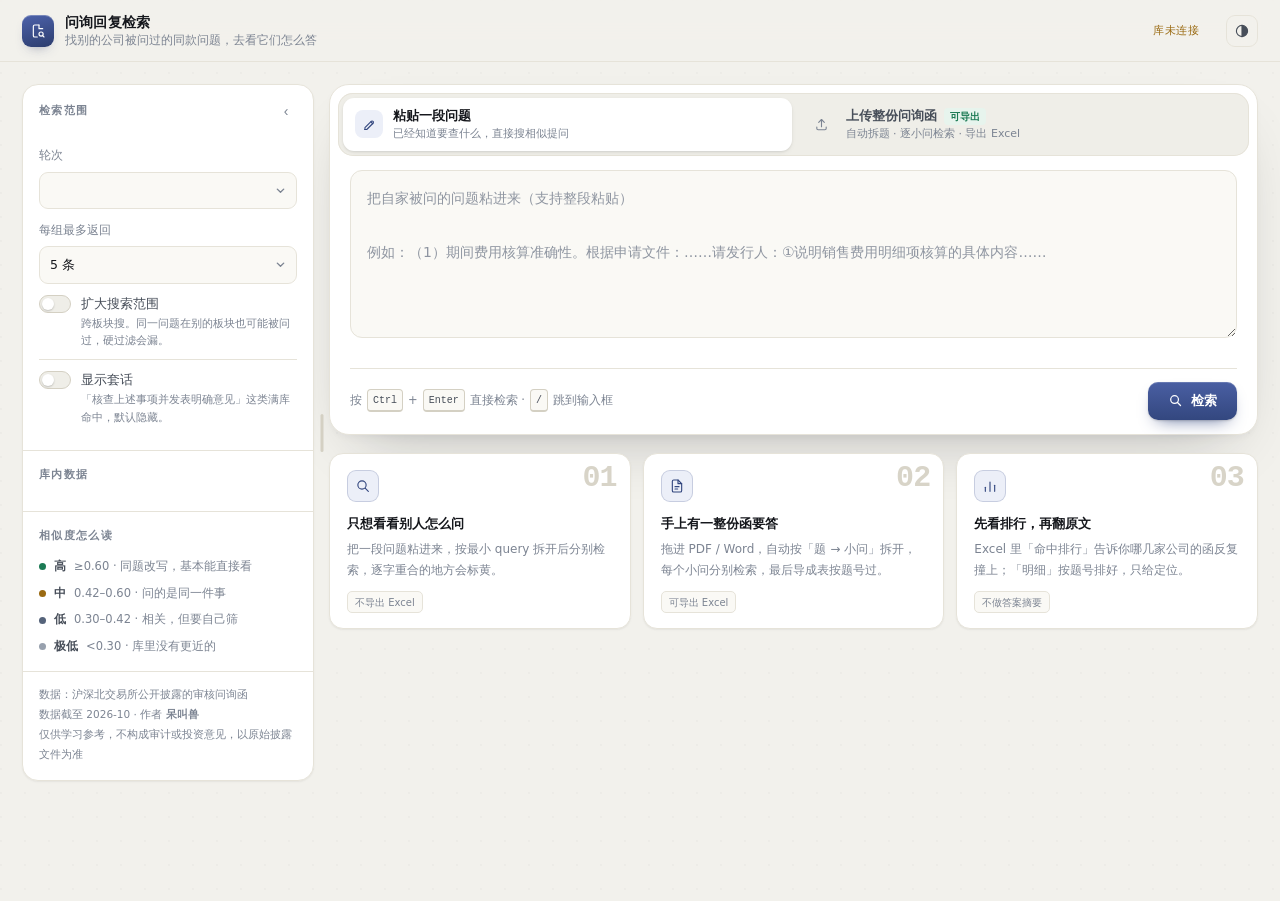
==== commit 34d00912: "前端定稿：纸墨质感、荧光笔标注、题号跳转条与档位筛选 视觉 - 冷灰 + 靛蓝的"后台模板"口径换成纸 + 墨 + 荧光笔：暖白纸底（#f2f1ec）+ 极淡点阵   纹理，强调色只留一种墨蓝（#33" ====
--- a/src/webui/index.html
+++ b/src/webui/index.html
@@ -1,540 +1,752 @@
 <!DOCTYPE html>
-<html lang="zh-CN">
+<html lang="zh-CN" data-theme="light">
 <head>
 <meta charset="utf-8">
 <meta name="viewport" content="width=device-width, initial-scale=1">
 <title>问询回复检索</title>
+<script>
+/* 主题要在 CSS 之前定下来，否则刷新时会白闪一下（先画白底再变深色）。
+   三档：auto 跟随系统 / light / dark，记在 localStorage.theme。 */
+(function () {
+  var pref = 'auto';
+  try { pref = localStorage.getItem('theme') || 'auto'; } catch (e) {}
+  var dark = pref === 'dark' ||
+    (pref === 'auto' && window.matchMedia('(prefers-color-scheme: dark)').matches);
+  document.documentElement.dataset.theme = dark ? 'dark' : 'light';
+  document.documentElement.dataset.pref = pref;
+})();
+</script>
 <style>
   /* ============================================================
-     设计口径（2026-10-30 重做）
-     冷调中性灰打底，单一靛蓝强调色；不铺彩色光晕、不用 135° 渐变。
-     层次靠"边框 + 极淡阴影 + 字阶"，不靠色块。
+     视觉口径（2026-10-30 二次重做）
+     叙事：纸 + 墨 + 荧光笔。
+       · 底是暖白纸，卡片是更亮的纸，层次靠"发丝边框 + 极淡投影"；
+       · 强调色只有一种墨蓝，留给主按钮 / 选中 / 链接；
+       · 逐字命中用荧光笔黄（mark）—— 这是全页唯一的暖色，
+         因为它就是"被标出来的那句话"，是产品的核心动作。
+     字阶六档：10.5 / 11.5 / 12.5 / 13.5 / 16 / 20（引用正文 15 单列）。
      ============================================================ */
   :root {
-    --bg: #f5f6f9;
-    --panel: #ffffff;
-    --panel-2: #f8f9fc;
-    --panel-3: #e9ecf3;
-    --text: #0f172a;
-    --text-2: #46536b;
-    --muted: #7d8aa0;
-    --border: #e6e9f0;
-    --border-2: #d7dce6;
-    --accent: #4c5bd4;
-    --accent-soft: #eef1fc;
-    --accent-line: rgba(76, 91, 212, .22);
-    --quote-bg: #fafbfd;
-    --ok: #0e9f6e;
-    --ok-soft: #e7f7f0;
-    --mid: #b5781a;
-    --mid-soft: #fdf4e3;
-    --low: #5b6b86;
-    --low-soft: #eef1f6;
-    --min: #9aa6b8;
-    --shadow-xs: 0 1px 2px rgba(15, 23, 42, .05);
-    --shadow: 0 1px 2px rgba(15, 23, 42, .04), 0 1px 3px rgba(15, 23, 42, .03);
-    --shadow-md: 0 2px 4px -1px rgba(15, 23, 42, .06), 0 12px 24px -14px rgba(15, 23, 42, .20);
-    --shadow-lg: 0 4px 8px -2px rgba(15, 23, 42, .05), 0 24px 48px -26px rgba(15, 23, 42, .26);
-    --grad: linear-gradient(180deg, #5a68e0, #4452c8);
-    --ring: 0 0 0 4px rgba(76, 91, 212, .13);
-    --aside-w: 280px;
-    --split-w: 16px;
-    --head-h: 60px;
-    --r-card: 14px;
-    --r-ctl: 10px;
-  }
-  @media (prefers-color-scheme: dark) {
-    :root {
-      --bg: #0a0d13;
-      --panel: #11151c;
-      --panel-2: #151a23;
-      --panel-3: #1b212b;
-      --text: #e8edf5;
-      --text-2: #a9b4c6;
-      --muted: #78859a;
-      --border: #212734;
-      --border-2: #2c3444;
-      --accent: #8b95f7;
-      --accent-soft: #191e2e;
-      --accent-line: rgba(139, 149, 247, .28);
-      --quote-bg: #0e1218;
-      --ok: #3ddc97;
-      --ok-soft: #10281e;
-      --mid: #e0ae4d;
-      --mid-soft: #2a2214;
-      --low: #9aa7bd;
-      --low-soft: #1a1f29;
-      --min: #6f7a8b;
-      --shadow-xs: 0 1px 2px rgba(0, 0, 0, .5);
-      --shadow: 0 1px 2px rgba(0, 0, 0, .45), 0 1px 3px rgba(0, 0, 0, .35);
-      --shadow-md: 0 2px 4px -1px rgba(0, 0, 0, .55), 0 12px 24px -14px rgba(0, 0, 0, .8);
-      --shadow-lg: 0 4px 8px -2px rgba(0, 0, 0, .5), 0 24px 48px -26px rgba(0, 0, 0, .9);
-      --grad: linear-gradient(180deg, #6d78e8, #5560cf);
-      --ring: 0 0 0 4px rgba(139, 149, 247, .18);
-    }
-  }
+    /* 纸与墨 */
+    --paper: #f2f1ec;
+    --surface: #ffffff;
+    --surface-2: #faf9f5;
+    --surface-3: #efeee8;
+    --ink: #15171c;
+    --ink-2: #474e59;
+    --ink-3: #7c8492;
+    --line: #e6e3d9;
+    --line-2: #d4d0c3;
+
+    /* 唯一的强调色：墨蓝 */
+    --brand: #33477f;
+    --brand-2: #4a5fa3;
+    --brand-soft: #eceff8;
+    --brand-line: rgba(51, 71, 127, .2);
+
+    /* 四档相似度 */
+    --b-high: #1c7a54;
+    --b-high-bg: #e7f4ed;
+    --b-mid: #9a6a12;
+    --b-mid-bg: #faf0da;
+    --b-low: #55637a;
+    --b-low-bg: #eef1f5;
+    --b-min: #98a1ae;
+    --b-min-bg: #f2f2ef;
+
+    /* 荧光笔 */
+    --mark: linear-gradient(180deg, rgba(255, 214, 102, 0) 6%, #ffe9a6 6%,
+                           #ffe9a6 93%, rgba(255, 214, 102, 0) 93%);
+
+    --sh-1: 0 1px 2px rgba(24, 26, 32, .04), 0 1px 3px rgba(24, 26, 32, .03);
+    --sh-2: 0 2px 4px -1px rgba(24, 26, 32, .06), 0 10px 24px -14px rgba(24, 26, 32, .22);
+    --sh-3: 0 4px 10px -2px rgba(24, 26, 32, .05), 0 28px 60px -32px rgba(24, 26, 32, .3);
+
+    --rail-w: 292px;
+    --head-h: 62px;
+
+    --ease: cubic-bezier(.32, .72, .28, 1);
+    --r-sm: 8px;
+    --r-md: 12px;
+    --r-lg: 16px;
+    --r-xl: 20px;
+  }
+  :root[data-theme="dark"] {
+    --paper: #0d0f12;
+    --surface: #15181d;
+    --surface-2: #101317;
+    --surface-3: #1b1f26;
+    --ink: #e9ebef;
+    --ink-2: #a6aeb9;
+    --ink-3: #6f7885;
+    --line: #23272f;
+    --line-2: #31363f;
+
+    --brand: #8f9ce6;
+    --brand-2: #a3aff0;
+    --brand-soft: #1a1e2c;
+    --brand-line: rgba(143, 156, 230, .26);
+
+    --b-high: #46c98d;
+    --b-high-bg: #11291f;
+    --b-mid: #dda94a;
+    --b-mid-bg: #2a2213;
+    --b-low: #98a6bd;
+    --b-low-bg: #1a1f27;
+    --b-min: #6d7684;
+    --b-min-bg: #171a1f;
+
+    --mark: linear-gradient(180deg, rgba(255, 206, 84, 0) 6%, rgba(255, 206, 84, .24) 6%,
+                           rgba(255, 206, 84, .24) 93%, rgba(255, 206, 84, 0) 93%);
+
+    --sh-1: 0 1px 2px rgba(0, 0, 0, .5);
+    --sh-2: 0 2px 6px rgba(0, 0, 0, .45), 0 12px 26px -16px rgba(0, 0, 0, .8);
+    --sh-3: 0 4px 12px rgba(0, 0, 0, .5), 0 30px 60px -34px #000;
+  }
+
   * { box-sizing: border-box; }
-  ::selection { background: rgba(76, 91, 212, .18); }
-  @media (prefers-color-scheme: dark) { ::selection { background: rgba(139, 149, 247, .28); } }
+  html { scroll-behavior: smooth; scrollbar-width: thin; scrollbar-color: var(--line-2) transparent; }
+  body {
+    margin: 0;
+    background: var(--paper);
+    color: var(--ink);
+    font: 13.5px/1.7 -apple-system, BlinkMacSystemFont, "Segoe UI", system-ui,
+          "PingFang SC", "Hiragino Sans GB", "Microsoft YaHei UI", "Microsoft YaHei", sans-serif;
+    -webkit-font-smoothing: antialiased;
+    -moz-osx-font-smoothing: grayscale;
+    text-rendering: optimizeLegibility;
+  }
+  /* 极淡的点阵，给纸一点纹理。不做光晕、不做大色块梯度。 */
+  body::before {
+    content: ''; position: fixed; inset: 0; z-index: 0; pointer-events: none;
+    background-image: radial-gradient(circle at 1px 1px, rgba(21, 23, 28, .045) 1px, transparent 0);
+    background-size: 24px 24px;
+    opacity: .55;
+  }
+  :root[data-theme="dark"] body::before { background-image: radial-gradient(circle at 1px 1px, rgba(255, 255, 255, .05) 1px, transparent 0); opacity: .5; }
+  body.resizing { cursor: col-resize; user-select: none; }
+
+  ::selection { background: rgba(74, 95, 163, .2); }
   ::-webkit-scrollbar { width: 10px; height: 10px; }
   ::-webkit-scrollbar-track { background: transparent; }
-  ::-webkit-scrollbar-thumb { background: var(--border-2); border: 3px solid transparent;
+  ::-webkit-scrollbar-thumb { background: var(--line-2); border: 3px solid transparent;
                               background-clip: content-box; border-radius: 999px; }
-  ::-webkit-scrollbar-thumb:hover { background: var(--muted); background-clip: content-box; }
-  html { scrollbar-width: thin; scrollbar-color: var(--border-2) transparent; }
-  body {
-    margin: 0;
-    background: var(--bg);
-    color: var(--text);
-    font: 14.5px/1.65 -apple-system, BlinkMacSystemFont, "Segoe UI", "PingFang SC",
-          "Hiragino Sans GB", "Microsoft YaHei", sans-serif;
-    -webkit-font-smoothing: antialiased;
-    text-rendering: optimizeLegibility;
-  }
-  body.resizing { cursor: col-resize; user-select: none; }
+  ::-webkit-scrollbar-thumb:hover { background: var(--ink-3); background-clip: content-box; }
+  :focus-visible { outline: 2px solid var(--brand); outline-offset: 2px; border-radius: 4px; }
+
   svg { display: block; }
-  .ico { display: inline-flex; align-items: center; justify-content: center; }
-  .ico svg { width: 1em; height: 1em; stroke: currentColor; fill: none;
-             stroke-width: 1.7; stroke-linecap: round; stroke-linejoin: round; }
+  .i { display: inline-flex; align-items: center; justify-content: center; flex: none; }
+  .i svg { width: 1em; height: 1em; stroke: currentColor; fill: none;
+           stroke-width: 1.7; stroke-linecap: round; stroke-linejoin: round; }
+  .mono { font-family: ui-monospace, "SF Mono", "Cascadia Mono", Consolas, monospace;
+          font-variant-ligatures: none; }
 
   /* ---------- 顶栏 ---------- */
-  header { position: sticky; top: 0; z-index: 30; height: var(--head-h);
-           padding: 0 18px; display: flex; align-items: center;
-           background: color-mix(in srgb, var(--panel) 86%, transparent);
-           backdrop-filter: saturate(150%) blur(14px);
-           border-bottom: 1px solid var(--border); }
-  .head-inner { display: flex; align-items: center; gap: 18px; flex-wrap: wrap;
-                max-width: 2200px; width: 100%; margin: 0 auto; }
-  .brand { display: flex; align-items: center; gap: 10px; }
-  .logo { flex: none; width: 34px; height: 34px; border-radius: 10px; display: grid;
-          place-items: center; color: #fff; background: var(--grad);
-          box-shadow: inset 0 1px 0 rgba(255,255,255,.22), 0 6px 14px -8px rgba(68,82,200,.9); }
-  .logo svg { width: 17px; height: 17px; stroke: currentColor; fill: none; stroke-width: 1.8;
-              stroke-linecap: round; stroke-linejoin: round; }
-  .brand-text { display: flex; flex-direction: column; justify-content: center; }
-  .brand-text b { font-size: 15.5px; font-weight: 650; letter-spacing: .1px; line-height: 1.35; }
-  .brand-text span { color: var(--muted); font-size: 12px; line-height: 1.4; }
-  .head-actions { margin-left: auto; display: flex; align-items: center; gap: 14px; }
-  .live { display: inline-flex; align-items: center; gap: 6px; font-size: 11.5px;
-          color: var(--muted); }
-  .live i { width: 6px; height: 6px; border-radius: 50%; background: var(--ok);
-            box-shadow: 0 0 0 3px color-mix(in srgb, var(--ok) 15%, transparent); }
-  .stats { display: flex; align-items: stretch; }
-  .stats div { display: flex; flex-direction: column; align-items: flex-end; line-height: 1.3;
-               padding: 0 14px; font-size: 10.5px; letter-spacing: .03em; color: var(--muted);
-               border-left: 1px solid var(--border); }
-  .stats div:first-child { border-left: 0; }
-  .stats b { font-size: 15px; font-weight: 650; color: var(--text);
-             font-variant-numeric: tabular-nums; letter-spacing: -.01em; }
-
-  /* ---------- 布局 ---------- */
-  main { display: flex; align-items: flex-start; max-width: 2200px; margin: 0 auto;
-         padding: 20px 18px 96px; }
-  section { flex: 1 1 auto; min-width: 0; }
-  aside { flex: 0 0 var(--aside-w); position: sticky; top: calc(var(--head-h) + 18px);
-          align-self: flex-start; max-height: calc(100vh - var(--head-h) - 36px);
-          overflow-y: auto; overflow-x: hidden; padding-right: 2px; }
-  .splitter { flex: 0 0 var(--split-w); align-self: stretch; position: relative;
-              cursor: col-resize; outline: none; }
-  .splitter::after { content: ''; position: absolute; top: 50%; left: 50%;
-                     width: 4px; height: 40px; transform: translate(-50%, -50%);
-                     border-radius: 999px; background: var(--border);
-                     transition: background .15s ease, height .15s ease; }
-  .splitter:hover::after, .splitter:focus-visible::after, .splitter.dragging::after {
-    background: var(--accent); height: 64px; }
-
-  /* 收起侧栏：正文能多出约 300px。窗口不到 1600 时这比任何 max-width 调整都管用。 */
-  body.aside-off aside { display: none; }
-  body.aside-off .splitter { flex: 0 0 14px; cursor: pointer; }
-  body.aside-off .splitter::after {
-    content: '\203A'; width: 22px; height: 34px; border-radius: 8px;
-    background: var(--panel); border: 1px solid var(--border-2);
-    color: var(--muted); font-size: 16px; line-height: 1;
-    display: grid; place-items: center; box-shadow: var(--shadow-xs); }
-  body.aside-off .splitter:hover::after {
-    background: var(--accent-soft); border-color: var(--accent); color: var(--accent); height: 34px; }
-  .sec-title .toggle { margin-left: auto; width: 22px; height: 22px; padding: 0; flex: none;
-                       display: grid; place-items: center; cursor: pointer;
-                       font-size: 15px; line-height: 1; color: var(--muted);
-                       background: transparent; border: 1px solid transparent;
-                       border-radius: 6px; transition: all .14s ease; }
-  .sec-title .toggle:hover { color: var(--accent); border-color: var(--border-2);
-                             background: var(--panel-2); }
-
-  .panel { background: var(--panel); border: 1px solid var(--border);
-           border-radius: var(--r-card); padding: 15px 16px; box-shadow: var(--shadow); }
-  aside .panel + .panel { margin-top: 12px; }
-  .sec-title { display: flex; align-items: center; gap: 7px; font-size: 11px; font-weight: 650;
-               letter-spacing: .1em; color: var(--muted); margin: 1px 0 12px;
-               text-transform: none; }
-  .sec-title::before { content: ''; width: 2px; height: 11px; border-radius: 2px;
-                       background: var(--accent); flex: none; opacity: .85; }
-  label.field { display: block; margin-bottom: 12px; }
-  label.field > span { display: block; font-size: 11.5px; color: var(--muted); margin-bottom: 5px; }
-  select, textarea { width: 100%; font: inherit; color: var(--text); background: var(--panel);
-    border: 1px solid var(--border-2); border-radius: var(--r-ctl); padding: 8px 10px; outline: none;
-    transition: border-color .14s ease, box-shadow .14s ease; }
-  select { appearance: none; padding-right: 30px; background-repeat: no-repeat;
-           background-position: right 10px center; background-size: 12px; font-size: 13px;
-           background-image: url("data:image/svg+xml,%3Csvg xmlns='http://www.w3.org/2000/svg' viewBox='0 0 12 12'%3E%3Cpath d='M2 4.5 6 8.5 10 4.5' fill='none' stroke='%237d8aa0' stroke-width='1.6' stroke-linecap='round' stroke-linejoin='round'/%3E%3C/svg%3E"); }
-  select:hover { border-color: var(--muted); }
-  select:focus, textarea:focus { border-color: var(--accent); box-shadow: var(--ring); }
-  .check { display: flex; align-items: flex-start; gap: 8px; margin: 9px 0; font-size: 12.5px;
-           color: var(--text-2); cursor: pointer; }
-  .check input { width: auto; margin-top: 3px; accent-color: var(--accent); }
-  .check i { display: block; font-style: normal; color: var(--muted); font-size: 11px;
-             line-height: 1.55; }
-  .board-tabs { display: flex; flex-wrap: wrap; gap: 5px; }
-  .board-tabs button { font: inherit; font-size: 12px; padding: 5px 11px; border-radius: 8px;
-    cursor: pointer; border: 1px solid var(--border-2); background: var(--panel); color: var(--text-2);
-    transition: all .14s ease; }
-  .board-tabs button:hover:not(:disabled):not(.on) { border-color: var(--accent); color: var(--accent); }
-  .board-tabs button.on { background: var(--accent); border-color: var(--accent); color: #fff;
-                          font-weight: 600; box-shadow: 0 4px 10px -6px rgba(68, 82, 200, .8); }
-  @media (prefers-color-scheme: dark) { .board-tabs button.on { color: #0a0d13; } }
-  .board-tabs button:disabled { opacity: .38; cursor: not-allowed; }
+  .topbar {
+    position: sticky; top: 0; z-index: 40; height: var(--head-h);
+    display: flex; align-items: center; gap: 18px; padding: 0 22px;
+    background: color-mix(in srgb, var(--paper) 84%, transparent);
+    backdrop-filter: saturate(160%) blur(16px);
+    -webkit-backdrop-filter: saturate(160%) blur(16px);
+    border-bottom: 1px solid var(--line);
+    transition: box-shadow .25s var(--ease), background .25s var(--ease);
+  }
+  .topbar.scrolled { box-shadow: 0 8px 20px -18px rgba(21, 23, 28, .55); }
+  .brand { display: flex; align-items: center; gap: 11px; min-width: 0; flex: 0 1 auto; }
+  .brand-mark {
+    flex: none; width: 32px; height: 32px; border-radius: 9px; display: grid; place-items: center;
+    color: #fff; background: linear-gradient(165deg, #4d62ab, #2c3d6e);
+    box-shadow: inset 0 1px 0 rgba(255, 255, 255, .26), 0 6px 14px -9px rgba(44, 61, 110, .9);
+  }
+  .brand-mark svg { width: 16px; height: 16px; stroke: currentColor; fill: none;
+                    stroke-width: 1.75; stroke-linecap: round; stroke-linejoin: round; }
+  :root[data-theme="dark"] .brand-mark { background: linear-gradient(165deg, #6a7cc4, #3d4f8c); color: #0d0f12; }
+  .brand-text { display: flex; flex-direction: column; justify-content: center; min-width: 0; }
+  .brand-text b { font-size: 14px; font-weight: 650; letter-spacing: .2px; line-height: 1.4;
+                  white-space: nowrap; overflow: hidden; text-overflow: ellipsis; }
+  .brand-text span { font-size: 11.5px; color: var(--ink-3); line-height: 1.4;
+                     overflow: hidden; text-overflow: ellipsis; white-space: nowrap; }
+
+  .topbar-right { margin-left: auto; display: flex; align-items: center; gap: 14px; }
+  .ledger { display: flex; align-items: stretch; }
+  .ledger span {
+    display: flex; flex-direction: column; align-items: flex-end; line-height: 1.35;
+    padding: 0 13px; font-size: 10.5px; letter-spacing: .04em; color: var(--ink-3);
+    border-left: 1px solid var(--line);
+  }
+  .ledger span:first-child { border-left: 0; }
+  .ledger b { font-size: 13.5px; font-weight: 650; color: var(--ink);
+              font-variant-numeric: tabular-nums; letter-spacing: 0; }
+  .icon-btn {
+    flex: none; width: 32px; height: 32px; display: grid; place-items: center; cursor: pointer;
+    color: var(--ink-2); background: transparent; border: 1px solid var(--line);
+    border-radius: 9px; font-size: 15px; transition: all .15s var(--ease);
+  }
+  .icon-btn:hover { color: var(--ink); background: var(--surface); border-color: var(--line-2); }
+  .icon-btn svg { width: 16px; height: 16px; stroke: currentColor; fill: none;
+                  stroke-width: 1.7; stroke-linecap: round; stroke-linejoin: round; }
+
+  /* ---------- 骨架布局 ---------- */
+  .shell {
+    position: relative; z-index: 1;
+    display: flex; align-items: flex-start; max-width: 2240px; margin: 0 auto;
+    padding: 22px 22px 120px;
+  }
+  .stage { flex: 1 1 auto; min-width: 0; }
+  .rail {
+    flex: 0 0 var(--rail-w); position: sticky; top: calc(var(--head-h) + 18px);
+    align-self: flex-start; max-height: calc(100vh - var(--head-h) - 36px);
+    overflow-y: auto; overflow-x: hidden; overscroll-behavior: contain;
+    background: var(--surface); border: 1px solid var(--line); border-radius: var(--r-lg);
+    box-shadow: var(--sh-1);
+  }
+  .rail-sec { padding: 15px 16px; border-bottom: 1px solid var(--line); }
+  .rail-sec:last-of-type { border-bottom: 0; }
+  .rail-t { display: flex; align-items: center; gap: 8px; margin: 0 0 12px;
+            font-size: 10.5px; font-weight: 650; letter-spacing: .13em; color: var(--ink-3); }
+  .rail-t .toggle {
+    margin-left: auto; width: 22px; height: 22px; padding: 0; display: grid; place-items: center;
+    cursor: pointer; color: var(--ink-3); background: transparent; border: 1px solid transparent;
+    border-radius: 6px; font-size: 14px; line-height: 1; transition: all .14s var(--ease);
+  }
+  .rail-t .toggle:hover { color: var(--brand); border-color: var(--line); background: var(--surface-2); }
+
+  /* 拖拽把手 */
+  .gutter { flex: 0 0 15px; align-self: stretch; position: relative; cursor: col-resize; outline: none; }
+  .gutter::after {
+    content: ''; position: absolute; top: 50%; left: 50%; width: 3px; height: 38px;
+    transform: translate(-50%, -50%); border-radius: 999px; background: var(--line-2);
+    transition: background .16s var(--ease), height .16s var(--ease);
+  }
+  .gutter:hover::after, .gutter:focus-visible::after, .gutter.dragging::after {
+    background: var(--brand); height: 62px;
+  }
+  body.rail-off .rail { display: none; }
+  body.rail-off .gutter { flex: 0 0 14px; cursor: pointer; }
+  body.rail-off .gutter::after {
+    content: '\203A'; width: 20px; height: 32px; border-radius: 8px; color: var(--ink-3);
+    background: var(--surface); border: 1px solid var(--line-2); box-shadow: var(--sh-1);
+    font-size: 15px; line-height: 1; display: grid; place-items: center;
+  }
+  body.rail-off .gutter:hover::after { color: var(--brand); border-color: var(--brand-line); height: 32px; }
+
+  /* ---------- 侧栏内容 ---------- */
+  .boards { display: grid; grid-template-columns: 1fr 1fr; gap: 6px; }
+  .board {
+    display: flex; align-items: baseline; gap: 6px; font: inherit; font-size: 12.5px;
+    cursor: pointer; text-align: left; padding: 7px 10px; border-radius: 9px;
+    color: var(--ink-2); background: var(--surface-2); border: 1px solid var(--line);
+    transition: all .15s var(--ease); min-width: 0;
+  }
+  .board em { margin-left: auto; font-style: normal; font-size: 10.5px; color: var(--ink-3);
+              font-variant-numeric: tabular-nums; }
+  .board:hover:not(:disabled):not(.on) { border-color: var(--line-2); color: var(--ink); background: var(--surface); }
+  .board.on { background: var(--ink); border-color: var(--ink); color: var(--paper); font-weight: 600; }
+  .board.on em { color: color-mix(in srgb, var(--paper) 62%, transparent); }
+  .board:disabled { opacity: .34; cursor: not-allowed; }
+
+  .field { display: block; margin-top: 12px; }
+  .field > span { display: block; font-size: 11.5px; color: var(--ink-3); margin-bottom: 6px; }
+  select {
+    width: 100%; font: inherit; font-size: 12.5px; color: var(--ink); cursor: pointer;
+    background-color: var(--surface-2); border: 1px solid var(--line); border-radius: 9px;
+    padding: 7px 30px 7px 10px; outline: none; appearance: none;
+    background-repeat: no-repeat; background-position: right 10px center; background-size: 11px;
+    background-image: url("data:image/svg+xml,%3Csvg xmlns='http://www.w3.org/2000/svg' viewBox='0 0 12 12'%3E%3Cpath d='M2.5 4.5 6 8 9.5 4.5' fill='none' stroke='%237c8492' stroke-width='1.5' stroke-linecap='round' stroke-linejoin='round'/%3E%3C/svg%3E");
+    transition: border-color .15s var(--ease), box-shadow .15s var(--ease);
+  }
+  select:hover { border-color: var(--line-2); }
+  select:focus { border-color: var(--brand); box-shadow: 0 0 0 3px var(--brand-soft); }
+
+  /* 开关（替代勾选框：这两项本质是"开/关"，不是"选几项"） */
+  .switch { display: flex; align-items: flex-start; gap: 10px; padding: 9px 0; cursor: pointer; }
+  .switch + .switch { border-top: 1px solid var(--line); }
+  .switch input { position: absolute; opacity: 0; width: 0; height: 0; }
+  .track { flex: none; margin-top: 2px; width: 32px; height: 18px; border-radius: 999px;
+           background: var(--surface-3); border: 1px solid var(--line-2); position: relative;
+           transition: background .18s var(--ease), border-color .18s var(--ease); }
+  .track::after { content: ''; position: absolute; top: 2px; left: 2px; width: 12px; height: 12px;
+                  border-radius: 50%; background: var(--surface); box-shadow: 0 1px 2px rgba(0,0,0,.2);
+                  transition: transform .2s var(--ease); }
+  .switch input:checked + .track { background: var(--brand); border-color: var(--brand); }
+  .switch input:checked + .track::after { transform: translateX(14px); background: #fff; }
+  .switch input:focus-visible + .track { outline: 2px solid var(--brand); outline-offset: 2px; }
+  .switch div { min-width: 0; }
+  .switch b { display: block; font-size: 12.5px; font-weight: 500; color: var(--ink-2); }
+  .switch i { display: block; font-style: normal; font-size: 11px; line-height: 1.6; color: var(--ink-3); margin-top: 1px; }
+
   .kv { margin: 0; font-size: 12px; }
-  .kv div { display: flex; align-items: baseline; justify-content: space-between;
-            gap: 10px; padding: 5px 0; border-bottom: 1px solid var(--border); }
-  .kv div:last-child { border-bottom: 0; }
-  .kv dt { color: var(--muted); flex: none; }
-  .kv dd { margin: 0; color: var(--text-2); text-align: right; font-variant-numeric: tabular-nums; }
-
-  /* ---------- 工作区（两种模式） ---------- */
-  .console { background: var(--panel); border: 1px solid var(--border);
-             border-radius: 18px; padding: 7px; box-shadow: var(--shadow-lg); }
-  /* 分段控件：选中项是"浮在浅灰槽里的一张白卡"，比给选中项描个紫边干净 */
-  .mode-switch { display: flex; gap: 6px; padding: 4px; background: var(--panel-3);
-                 border-radius: 13px; }
-  .mode { flex: 1 1 0; display: flex; align-items: center; gap: 10px; text-align: left;
-          font: inherit; cursor: pointer; padding: 10px 12px; border-radius: 10px;
-          border: 1px solid transparent; background: transparent; color: var(--text-2);
-          transition: background .16s ease, box-shadow .16s ease, border-color .16s ease;
-          min-width: 0; }
-  .mode:hover:not(.on) { background: color-mix(in srgb, var(--panel) 60%, transparent); }
-  .mode.on { background: var(--panel); border-color: var(--border);
-             box-shadow: 0 1px 2px rgba(15, 23, 42, .06), 0 3px 8px -4px rgba(15, 23, 42, .12); }
-  .mode-ico { flex: none; width: 32px; height: 32px; border-radius: 9px; display: grid;
-              place-items: center; background: var(--panel-3); border: 1px solid transparent;
-              font-size: 15px; color: var(--muted);
-              transition: background .16s ease, color .16s ease; }
-  .mode-ico svg { width: 16px; height: 16px; stroke: currentColor; fill: none;
-                  stroke-width: 1.7; stroke-linecap: round; stroke-linejoin: round; }
-  .mode.on .mode-ico { background: var(--accent); border-color: transparent; color: #fff;
-                       box-shadow: 0 4px 10px -6px rgba(68, 82, 200, .9); }
-  @media (prefers-color-scheme: dark) { .mode.on .mode-ico { color: #0a0d13; } }
-  .mode > span:not(.mode-ico):not(.mode-tag) { display: flex; flex-direction: column;
-              min-width: 0; line-height: 1.4; }
-  .mode b { font-size: 13.5px; font-weight: 650; color: var(--text); }
-  .mode i { font-style: normal; font-size: 11.5px; color: var(--muted); overflow: hidden;
-            text-overflow: ellipsis; white-space: nowrap; }
-  .mode.on i { color: var(--text-2); }
-  .mode-tag { margin-left: auto; flex: none; font-size: 10px; padding: 2px 7px;
-              border-radius: 5px; color: var(--ok); background: var(--ok-soft);
-              border: 1px solid color-mix(in srgb, var(--ok) 22%, transparent);
-              letter-spacing: .02em; font-weight: 600; }
-
-  .pane { padding: 14px 11px 5px; }
-  .pane-head { display: flex; align-items: baseline; gap: 9px; flex-wrap: wrap;
-               margin: 0 2px 8px; }
+  .kv div { display: flex; align-items: baseline; justify-content: space-between; gap: 10px;
+            padding: 4.5px 0; }
+  .kv dt { color: var(--ink-3); flex: none; font-size: 11.5px; }
+  .kv dd { margin: 0; color: var(--ink-2); text-align: right; font-variant-numeric: tabular-nums;
+           font-size: 11.5px; }
+  .kv dd b { color: var(--ink); font-weight: 600; }
+
+  .legend { display: flex; flex-direction: column; gap: 7px; }
+  .legend div { display: flex; align-items: center; gap: 8px; font-size: 11.5px; color: var(--ink-3); }
+  .legend b { font-weight: 600; color: var(--ink-2); font-variant-numeric: tabular-nums; }
+  .dot { flex: none; width: 7px; height: 7px; border-radius: 50%; }
+  .rail-foot { padding: 13px 16px 15px; font-size: 10.5px; line-height: 1.9; color: var(--ink-3); }
+
+  /* ---------- 工作台 ---------- */
+  .console {
+    background: var(--surface); border: 1px solid var(--line); border-radius: var(--r-xl);
+    padding: 8px; box-shadow: var(--sh-3);
+  }
+  .modes { position: relative; display: grid; grid-template-columns: 1fr 1fr; gap: 4px;
+           padding: 5px; border-radius: 15px; background: var(--surface-3);
+           box-shadow: inset 0 0 0 1px var(--line); }
+  .modes-ind {
+    position: absolute; top: 5px; left: 5px; width: calc(50% - 7px); height: calc(100% - 10px);
+    background: var(--surface); border-radius: 11px; box-shadow: var(--sh-1), 0 2px 6px -2px rgba(24,26,32,.1);
+    transform: translateX(calc(var(--i, 0) * (100% + 4px)));
+    transition: transform .3s var(--ease);
+  }
+  .mode {
+    position: relative; z-index: 1; display: flex; align-items: center; gap: 10px; min-width: 0;
+    font: inherit; text-align: left; cursor: pointer; padding: 9px 12px; border: 0;
+    border-radius: 11px; background: transparent; color: var(--ink-2);
+  }
+  .mode-ico { flex: none; width: 28px; height: 28px; display: grid; place-items: center;
+              border-radius: 8px; color: var(--ink-3); font-size: 15px;
+              transition: color .18s var(--ease), background .18s var(--ease); }
+  .mode-ico svg { width: 15px; height: 15px; stroke: currentColor; fill: none;
+                  stroke-width: 1.75; stroke-linecap: round; stroke-linejoin: round; }
+  .mode.on .mode-ico { color: var(--brand); background: var(--brand-soft); }
+  .mode > span:not(.mode-ico) { display: flex; flex-direction: column; min-width: 0; line-height: 1.45; }
+  .mode-h { display: flex; align-items: center; gap: 7px; min-width: 0; }
+  .mode b { font-size: 13px; font-weight: 600; color: var(--ink-2); transition: color .18s var(--ease);
+            white-space: nowrap; }
+  .mode.on b { color: var(--ink); }
+  .mode i { font-style: normal; font-size: 11px; color: var(--ink-3);
+            overflow: hidden; text-overflow: ellipsis; white-space: nowrap; }
+  .mode-tag { flex: none; font-size: 10px; font-weight: 600; letter-spacing: .02em;
+              padding: 1px 6px; border-radius: 4px; color: var(--b-high); background: var(--b-high-bg);
+              line-height: 1.5; }
+
+  .pane { padding: 14px 12px 6px; }
+  .pane-head { display: flex; align-items: baseline; gap: 9px; flex-wrap: wrap; margin: 0 2px 9px; }
   .pane-head b { font-size: 12.5px; font-weight: 650; }
-  .pane-head span { font-size: 11.5px; color: var(--muted); }
-  textarea { min-height: 164px; resize: vertical; line-height: 1.85; padding: 13px 15px;
-             font-size: 14.5px; background: var(--panel-2); border-color: var(--border); }
-  textarea::placeholder { color: var(--muted); }
-  textarea.dragging { border-color: var(--accent); background: var(--accent-soft); }
+  .pane-head span { font-size: 11.5px; color: var(--ink-3); }
+
+  textarea {
+    width: 100%; min-height: 168px; resize: vertical; font: inherit; font-size: 14px;
+    line-height: 1.95; color: var(--ink); background: var(--surface-2);
+    border: 1px solid var(--line); border-radius: var(--r-md); padding: 14px 16px;
+    outline: none; transition: border-color .15s var(--ease), box-shadow .15s var(--ease),
+                              background .15s var(--ease);
+  }
+  textarea::placeholder { color: var(--ink-3); opacity: .85; }
+  textarea:focus { background: var(--surface); border-color: var(--brand);
+                   box-shadow: 0 0 0 3px var(--brand-soft); }
+  textarea.dragging { border-color: var(--brand); background: var(--brand-soft); }
+
   .chips { display: flex; align-items: center; gap: 7px; flex-wrap: wrap; margin-top: 10px; }
-  .chips button { font: inherit; font-size: 11.5px; color: var(--muted); cursor: pointer;
-    background: transparent; border: 1px solid var(--border); border-radius: 999px;
-    padding: 4px 11px; max-width: 100%; overflow: hidden; text-overflow: ellipsis;
-    white-space: nowrap; transition: all .14s ease; }
-  .chips button:hover { border-color: var(--accent-line); color: var(--accent);
-                        background: var(--accent-soft); }
-  .chips .chips-label { color: var(--muted); font-size: 11.5px; }
-  .pane-foot { display: flex; align-items: center; gap: 12px; margin-top: 12px;
-               padding-top: 12px; border-top: 1px solid var(--border); }
-  .pane-foot .hint { color: var(--muted); font-size: 11.5px; }
-  kbd { font-family: ui-monospace, SFMono-Regular, Consolas, monospace; font-size: 10.5px;
-        padding: 1px 5px; border: 1px solid var(--border-2); border-bottom-width: 2px;
-        border-radius: 4px; background: var(--panel-2); color: var(--text-2); }
-  button.primary { margin-left: auto; font: inherit; font-size: 13.5px; font-weight: 600;
-    color: #fff; cursor: pointer; background: var(--grad); border: 1px solid rgba(0,0,0,.04);
-    border-radius: var(--r-ctl); padding: 9px 26px;
-    box-shadow: inset 0 1px 0 rgba(255,255,255,.18), 0 1px 2px rgba(15,23,42,.14),
-                0 8px 18px -10px rgba(68,82,200,.85);
-    transition: transform .12s ease, box-shadow .16s ease, filter .16s ease; }
-  button.primary:hover:not(:disabled) { transform: translateY(-1px); filter: brightness(1.04);
-    box-shadow: inset 0 1px 0 rgba(255,255,255,.2), 0 2px 4px rgba(15,23,42,.14),
-                0 12px 22px -12px rgba(68,82,200,.9); }
-  button.primary:active:not(:disabled) { transform: translateY(0); filter: brightness(.98); }
-  button.primary:disabled { opacity: .62; cursor: progress; transform: none; }
-
-  /* ---------- 上传区（要显眼：这里是这份工具最值钱的入口） ---------- */
-  .drop { display: flex; flex-direction: column; align-items: center; gap: 6px;
-          text-align: center; cursor: pointer; padding: 32px 20px 28px;
-          border: 1.5px dashed var(--border-2); border-radius: var(--r-card);
-          background: var(--panel-2);
-          transition: border-color .16s ease, background .16s ease; }
-  .drop:hover { border-color: var(--accent-line); background: var(--accent-soft); }
-  .drop.hot { border-color: var(--accent); background: var(--accent-soft); }
-  .drop.busy { pointer-events: none; opacity: .72; }
-  .drop-ico { width: 46px; height: 46px; border-radius: 13px; display: grid; place-items: center;
-              background: var(--accent-soft); color: var(--accent); margin-bottom: 4px;
-              border: 1px solid var(--accent-line); }
-  .drop-ico svg { width: 22px; height: 22px; stroke: currentColor; fill: none;
-                  stroke-width: 1.6; stroke-linecap: round; stroke-linejoin: round; }
-  .drop b { font-size: 14.5px; font-weight: 650; }
-  .drop-sub { font-size: 12px; color: var(--muted); }
-  .drop-btn { margin-top: 10px; font-size: 12.5px; font-weight: 600; color: var(--accent);
-              padding: 7px 20px; border-radius: 8px; border: 1px solid var(--accent-line);
-              background: var(--panel); transition: all .16s ease; }
-  .drop:hover .drop-btn { background: var(--accent); color: #fff; border-color: transparent;
-                          box-shadow: 0 6px 14px -8px rgba(68,82,200,.9); }
-  .flow { list-style: none; display: flex; gap: 8px; margin: 11px 0 0; padding: 0;
-          flex-wrap: wrap; }
+  .chips .chips-label { color: var(--ink-3); font-size: 11px; }
+  .chips button {
+    font: inherit; font-size: 11.5px; color: var(--ink-3); cursor: pointer; max-width: 100%;
+    background: transparent; border: 1px solid var(--line); border-radius: 999px; padding: 4px 11px;
+    overflow: hidden; text-overflow: ellipsis; white-space: nowrap;
+    transition: all .15s var(--ease);
+  }
+  .chips button:hover { color: var(--brand); border-color: var(--brand-line); background: var(--brand-soft); }
+
+  .pane-foot { display: flex; align-items: center; gap: 12px; margin-top: 13px;
+               padding-top: 13px; border-top: 1px solid var(--line); }
+  .hint { color: var(--ink-3); font-size: 11.5px; display: flex; align-items: center; gap: 5px; flex-wrap: wrap; }
+  kbd { font-family: ui-monospace, Consolas, monospace; font-size: 10px; padding: 1.5px 5px;
+        border: 1px solid var(--line-2); border-bottom-width: 2px; border-radius: 4px;
+        background: var(--surface-2); color: var(--ink-2); }
+  .ta-count { margin-left: auto; font-size: 11px; color: var(--ink-3); font-variant-numeric: tabular-nums; }
+
+  .btn {
+    display: inline-flex; align-items: center; justify-content: center; gap: 8px;
+    font: inherit; font-size: 13px; font-weight: 600; cursor: pointer; border: 0;
+    border-radius: 10px; padding: 0 20px; height: 38px; color: #fff;
+    background: linear-gradient(180deg, #4a5fa3, #33477f);
+    box-shadow: inset 0 1px 0 rgba(255, 255, 255, .16), 0 1px 2px rgba(24, 26, 32, .16),
+                0 8px 18px -10px rgba(51, 71, 127, .95);
+    transition: transform .13s var(--ease), box-shadow .18s var(--ease), filter .18s var(--ease);
+  }
+  .btn svg { width: 15px; height: 15px; stroke: currentColor; fill: none; stroke-width: 2;
+             stroke-linecap: round; stroke-linejoin: round; }
+  .btn:hover:not(:disabled) { transform: translateY(-1px); filter: brightness(1.05);
+    box-shadow: inset 0 1px 0 rgba(255,255,255,.18), 0 2px 4px rgba(24,26,32,.16),
+                0 12px 24px -12px rgba(51,71,127,1); }
+  .btn:active:not(:disabled) { transform: translateY(0) scale(.99); }
+  .btn:disabled { opacity: .62; cursor: progress; transform: none; }
+  :root[data-theme="dark"] .btn { color: #0d0f12; background: linear-gradient(180deg, #9fabef, #7d8bdd); }
+
+  /* ---------- 上传区 ---------- */
+  .drop {
+    display: flex; flex-direction: column; align-items: center; gap: 5px; text-align: center;
+    cursor: pointer; padding: 30px 20px 26px; border: 1.5px dashed var(--line-2);
+    border-radius: 14px; background: var(--surface-2);
+    transition: border-color .18s var(--ease), background .18s var(--ease), transform .18s var(--ease);
+  }
+  .drop:hover { border-color: var(--brand-line); background: var(--brand-soft); }
+  .drop.hot { border-color: var(--brand); background: var(--brand-soft); transform: scale(1.004); }
+  .drop.busy { pointer-events: none; opacity: .7; }
+  .drop-ico { width: 44px; height: 44px; border-radius: 12px; display: grid; place-items: center;
+              background: var(--surface); color: var(--brand); border: 1px solid var(--brand-line);
+              margin-bottom: 6px; box-shadow: var(--sh-1); transition: transform .25s var(--ease); }
+  .drop:hover .drop-ico { transform: translateY(-2px); }
+  .drop-ico svg { width: 21px; height: 21px; stroke: currentColor; fill: none; stroke-width: 1.6;
+                  stroke-linecap: round; stroke-linejoin: round; }
+  .drop b { font-size: 14px; font-weight: 650; }
+  .drop-sub { font-size: 11.5px; color: var(--ink-3); }
+  .drop-btn { margin-top: 10px; font-size: 12.5px; font-weight: 600; color: var(--brand);
+              padding: 6px 20px; border-radius: 8px; border: 1px solid var(--brand-line);
+              background: var(--surface); transition: all .18s var(--ease); }
+  .drop:hover .drop-btn { background: var(--brand); color: #fff; border-color: transparent; }
+  :root[data-theme="dark"] .drop:hover .drop-btn { color: #0d0f12; }
+
+  .flow { list-style: none; display: flex; gap: 8px; margin: 11px 0 0; padding: 0; flex-wrap: wrap; }
   .flow li { flex: 1 1 150px; display: flex; align-items: center; gap: 8px; font-size: 11.5px;
-             color: var(--text-2); padding: 9px 11px; border-radius: 10px;
-             background: var(--panel-2); border: 1px solid var(--border); }
-  .flow b { flex: none; width: 17px; height: 17px; border-radius: 50%; display: grid;
-            place-items: center; font-size: 10.5px; background: var(--panel);
-            border: 1px solid var(--border-2); color: var(--muted); font-weight: 600; }
-  .filemeta { font-size: 11.5px; color: var(--muted); margin-top: 9px; min-height: 17px; }
-  .filemeta b { color: var(--text-2); font-weight: 600; }
-
-  /* ---------- 结果条 ---------- */
-  .resultbar { position: sticky; top: calc(var(--head-h) + 8px); z-index: 12;
-               display: flex; align-items: center; gap: 12px; flex-wrap: wrap;
-               margin: 16px 0 14px; padding: 10px 13px; border-radius: 12px;
-               background: color-mix(in srgb, var(--panel) 90%, transparent);
-               backdrop-filter: saturate(150%) blur(12px);
-               border: 1px solid var(--border); box-shadow: var(--shadow); }
-  .resultbar .rb-title { font-size: 12.5px; font-weight: 650; }
-  .resultbar .rb-src { font-size: 11.5px; color: var(--muted); max-width: 240px;
-                       overflow: hidden; text-overflow: ellipsis; white-space: nowrap; }
-  .metrics { display: flex; align-items: center; gap: 6px; flex-wrap: wrap; }
-  .metric { display: flex; align-items: baseline; gap: 4px; font-size: 11px; color: var(--muted);
-            padding: 3px 8px; border-radius: 7px; background: var(--panel-2);
-            border: 1px solid var(--border); }
-  .metric b { font-size: 12.5px; color: var(--text); font-variant-numeric: tabular-nums;
-              font-weight: 650; }
-  .dist { display: flex; gap: 4px; }
-  .dist span { font-size: 10.5px; padding: 3px 7px; border-radius: 999px; white-space: nowrap;
-               font-weight: 600; }
-  .dist .d-high { color: var(--ok); background: var(--ok-soft); }
-  .dist .d-mid { color: var(--mid); background: var(--mid-soft); }
-  .dist .d-low { color: var(--low); background: var(--low-soft); }
-  .dist .d-min { color: var(--muted); background: var(--panel-2); border: 1px solid var(--border); }
-  .rb-right { margin-left: auto; display: flex; align-items: center; gap: 8px; }
-  .rb-note { font-size: 11.5px; color: var(--muted); }
-  .rb-note a { color: var(--accent); cursor: pointer; text-decoration: none;
-               border-bottom: 1px dashed var(--accent-line); }
-  /* 窄屏把文件名收起来：下面那条 banner 里还有完整文件名，这里省下来给指标和按钮 */
-  @media (max-width: 1420px) { .resultbar .rb-src { display: none; } }
-  .btn-export { font: inherit; font-size: 12.5px; font-weight: 600; cursor: pointer;
-    display: inline-flex; align-items: center; gap: 7px; color: #fff;
-    background: linear-gradient(180deg, #12ab77, #0d8f63); border: 1px solid rgba(0,0,0,.04);
-    border-radius: 9px; padding: 8px 15px;
-    box-shadow: inset 0 1px 0 rgba(255,255,255,.2), 0 8px 18px -10px rgba(13,143,99,.85);
-    transition: transform .12s ease, box-shadow .16s ease, filter .16s ease; }
-  .btn-export svg { width: 14px; height: 14px; stroke: currentColor; fill: none;
-                    stroke-width: 1.9; stroke-linecap: round; stroke-linejoin: round; }
-  .btn-export:hover:not(:disabled) { transform: translateY(-1px); filter: brightness(1.05);
-                                     box-shadow: inset 0 1px 0 rgba(255,255,255,.22),
-                                                 0 12px 22px -12px rgba(13,143,99,.9); }
+             color: var(--ink-2); padding: 9px 11px; border-radius: 10px;
+             background: var(--surface-2); border: 1px solid var(--line); }
+  .flow b { flex: none; width: 17px; height: 17px; border-radius: 50%; display: grid; place-items: center;
+            font-size: 10px; background: var(--surface); border: 1px solid var(--line-2);
+            color: var(--ink-3); font-weight: 600; }
+  .filemeta { font-size: 11.5px; color: var(--ink-3); margin-top: 9px; min-height: 17px; }
+  .filemeta b { color: var(--ink-2); font-weight: 600; }
+
+  /* ---------- 结果条（含题号导航，单一 sticky） ---------- */
+  .rbar {
+    position: sticky; top: calc(var(--head-h) + 10px); z-index: 20; margin: 18px 0 14px;
+    background: color-mix(in srgb, var(--surface) 92%, transparent);
+    backdrop-filter: saturate(170%) blur(14px); -webkit-backdrop-filter: saturate(170%) blur(14px);
+    border: 1px solid var(--line); border-radius: 14px; box-shadow: var(--sh-2);
+    overflow: hidden; animation: drop-in .28s var(--ease) both;
+  }
+  @keyframes drop-in { from { opacity: 0; transform: translateY(-6px); } to { opacity: 1; transform: none; } }
+  .rb-main { display: flex; align-items: center; gap: 12px; padding: 9px 13px; flex-wrap: wrap;
+             row-gap: 8px; }
+  .rb-title { font-size: 12.5px; font-weight: 650; white-space: nowrap; }
+  /* min-width:0 + flex-basis：文件名要能被压缩到省略号，否则 nowrap 的 min-content
+     会把整行顶到换成两行（1280 那一档就是这么崩的） */
+  .rb-src { display: block; min-width: 0; flex: 0 1 210px; font-size: 11.5px; color: var(--ink-3);
+            overflow: hidden; text-overflow: ellipsis; white-space: nowrap; }
+  .metrics { display: flex; align-items: center; gap: 11px; flex-wrap: wrap; }
+  .metric { display: flex; align-items: baseline; gap: 4px; font-size: 11px; color: var(--ink-3); }
+  .metric b { font-size: 13px; font-weight: 650; color: var(--ink); font-variant-numeric: tabular-nums; }
+  .rb-sep { width: 1px; height: 14px; background: var(--line); flex: none; }
+  .rb-right { margin-left: auto; display: flex; align-items: center; gap: 8px; flex: none; }
+  .rb-note { font-size: 11.5px; color: var(--ink-3); }
+  .rb-note a { color: var(--brand); cursor: pointer; text-decoration: none;
+               border-bottom: 1px dashed var(--brand-line); }
+
+  .filters { display: flex; gap: 3px; padding: 3px; border-radius: 9px; background: var(--surface-3);
+             flex: none; }
+  .filters button { font: inherit; font-size: 11.5px; cursor: pointer; border: 0; padding: 4px 10px;
+    border-radius: 7px; background: transparent; color: var(--ink-3); transition: all .15s var(--ease);
+    white-space: nowrap; }
+  .filters button:hover { color: var(--ink); }
+  .filters button.on { background: var(--surface); color: var(--ink); font-weight: 600; box-shadow: var(--sh-1); }
+
+  .btn-export {
+    display: inline-flex; align-items: center; gap: 7px; height: 32px; padding: 0 14px;
+    font: inherit; font-size: 12.5px; font-weight: 600; cursor: pointer; color: #fff; border: 0;
+    border-radius: 9px; background: linear-gradient(180deg, #1c8a61, #146b4a);
+    box-shadow: inset 0 1px 0 rgba(255,255,255,.18), 0 6px 14px -9px rgba(20,107,74,.95);
+    transition: transform .13s var(--ease), filter .18s var(--ease);
+  }
+  .btn-export svg { width: 14px; height: 14px; stroke: currentColor; fill: none; stroke-width: 2;
+                    stroke-linecap: round; stroke-linejoin: round; }
+  .btn-export:hover:not(:disabled) { transform: translateY(-1px); filter: brightness(1.06); }
   .btn-export:disabled { opacity: .62; cursor: progress; transform: none; }
 
-  /* ---------- 结果 ---------- */
-  .banner { display: flex; align-items: center; gap: 9px; padding: 10px 13px; border-radius: 10px;
-            font-size: 12.5px; margin-bottom: 12px; border: 1px solid transparent; }
-  .banner.split { background: var(--accent-soft); color: var(--accent);
-                  border-color: var(--accent-line); }
-  .banner.warn { background: var(--mid-soft); color: var(--mid);
-                 border-color: color-mix(in srgb, var(--mid) 22%, transparent); }
-  .parts { list-style: none; margin: 0 0 16px; padding: 0; }
-  .parts li { display: flex; gap: 10px; padding: 8px 0; border-bottom: 1px solid var(--border);
-              font-size: 12.5px; color: var(--text-2); }
-  .parts li:last-child { border-bottom: 0; }
-  .parts em { font-style: normal; flex: none; width: 19px; height: 19px; border-radius: 50%;
-              background: var(--panel-2); border: 1px solid var(--border); color: var(--muted);
-              font-size: 10.5px; display: grid; place-items: center; margin-top: 2px;
-              font-weight: 600; }
-
-  .group { margin-bottom: 26px; animation: rise .22s ease both; }
-  @keyframes rise { from { opacity: 0; transform: translateY(6px); } to { opacity: 1; transform: none; } }
-  .group-head { display: flex; gap: 10px; align-items: flex-start; margin-bottom: 11px;
-                padding-bottom: 9px; border-bottom: 1px solid var(--border); }
-  .group-head .gno { flex: none; display: flex; flex-direction: column; align-items: center;
-                     gap: 1px; min-width: 38px; padding: 4px 7px; border-radius: 9px;
-                     background: var(--accent); color: #fff;
-                     box-shadow: 0 4px 10px -6px rgba(68,82,200,.9); }
-  @media (prefers-color-scheme: dark) { .group-head .gno { color: #0a0d13; } }
-  .group-head .gno b { font-size: 13px; line-height: 1.15; font-variant-numeric: tabular-nums;
-                       font-weight: 650; }
-  .group-head .gno i { font-style: normal; font-size: 9px; opacity: .85; letter-spacing: .04em; }
-  .group-head p { margin: 0; font-size: 13.5px; font-weight: 600; color: var(--text);
-                  line-height: 1.75; word-break: break-word; }
-  .glabel { display: inline-block; margin-right: 7px; padding: 1px 6px; border-radius: 5px;
-            font-size: 10.5px; font-weight: 600; color: var(--text-2); background: var(--panel-2);
-            border: 1px solid var(--border-2); vertical-align: 1px; }
-  .ghit { font-size: 11px; color: var(--muted); font-weight: 400; margin-left: 7px;
-          white-space: nowrap; }
-
-  .card { background: var(--panel); border: 1px solid var(--border); border-radius: 13px;
-          padding: 13px 16px; margin-bottom: 10px; box-shadow: var(--shadow);
-          border-left: 3px solid var(--min);
-          transition: box-shadow .16s ease, transform .16s ease, border-color .16s ease; }
-  .card:hover { box-shadow: var(--shadow-md); transform: translateY(-1px);
-                border-top-color: var(--border-2); border-right-color: var(--border-2);
-                border-bottom-color: var(--border-2); }
-  .card.high { border-left-color: var(--ok); }
-  .card.mid { border-left-color: var(--mid); }
-  .card.low { border-left-color: var(--low); }
-  .card.min { border-left-color: var(--border-2); }
-  .card-top { display: flex; align-items: center; gap: 8px; flex-wrap: wrap; }
-  .rank { flex: none; min-width: 20px; height: 20px; padding: 0 4px; border-radius: 6px;
-          display: grid; place-items: center; font-size: 11px; font-weight: 650;
-          color: var(--muted); border: 1px solid var(--border); background: var(--panel-2);
-          font-variant-numeric: tabular-nums; }
-  .card.high .rank { color: var(--ok); border-color: color-mix(in srgb, var(--ok) 28%, transparent);
-                     background: var(--ok-soft); }
-  .card.mid .rank { color: var(--mid); border-color: color-mix(in srgb, var(--mid) 28%, transparent);
-                    background: var(--mid-soft); }
-  .who { font-weight: 650; font-size: 14px; letter-spacing: .1px; }
-  .tag { font-size: 10.5px; padding: 2px 7px; border-radius: 5px; background: var(--accent-soft);
-         color: var(--accent); white-space: nowrap; border: 1px solid var(--accent-line); }
-  .tag.plain { background: transparent; color: var(--muted); border: 1px solid var(--border); }
-  .badge-band { margin-left: auto; display: inline-flex; align-items: center; gap: 7px;
-                font-size: 11px; }
-  .badge-band .meter { width: 54px; height: 4px; border-radius: 2px; background: var(--panel-3);
-                       overflow: hidden; }
-  .badge-band .meter i { display: block; height: 100%; border-radius: 2px; }
-  .badge-band b { font-size: 11.5px; font-weight: 650; }
-  .card .qtitle { margin-top: 7px; font-size: 13px; color: var(--text-2); line-height: 1.7; }
-  .card .meta { margin-top: 3px; font-size: 11.5px; color: var(--muted); }
-  blockquote { margin: 9px 0 0; padding: 11px 14px; background: var(--quote-bg);
-               border-left: 2px solid color-mix(in srgb, var(--accent) 34%, transparent); border-radius: 8px;
-               font-size: 13.5px; line-height: 1.85; word-break: break-word; color: var(--text); }
-  mark { background: #fdf0c3; color: inherit; padding: 0 2px; border-radius: 3px; }
-  @media (prefers-color-scheme: dark) { mark { background: #5d4d18; color: #ffeab0; } }
-  .card-foot { display: flex; align-items: center; gap: 12px; margin-top: 9px; flex-wrap: wrap; }
-  .card-foot code { font-size: 10.5px; color: var(--muted); font-family: ui-monospace, Consolas, monospace; }
-  .ghost { margin-left: auto; font: inherit; font-size: 11.5px; cursor: pointer; color: var(--text-2);
-           background: var(--panel); border: 1px solid var(--border-2); border-radius: 7px;
-           padding: 4px 10px; transition: all .14s ease; }
-  .ghost:hover { border-color: var(--accent); color: var(--accent); background: var(--accent-soft); }
-  .siblings { margin-top: 10px; border-top: 1px solid var(--border); padding-top: 6px; }
-  .siblings div { padding: 7px 0; border-bottom: 1px solid var(--border);
-                  font-size: 12.5px; color: var(--text-2); line-height: 1.7; }
-  .siblings div:last-child { border-bottom: 0; }
-  .siblings b { color: var(--muted); font-weight: 500; font-size: 11px; margin-right: 6px; }
-
-  .attn { background: var(--panel); border: 1px solid var(--border); border-radius: 11px;
-          padding: 10px 13px; margin-bottom: 12px; box-shadow: var(--shadow-xs); }
-  .attn-head { font-size: 11px; color: var(--muted); margin-bottom: 7px; letter-spacing: .02em; }
-  .attn-text { font-size: 13px; line-height: 2; word-break: break-word; }
-  .attn-text u.weak { text-decoration: underline dotted var(--mid); text-underline-offset: 5px; }
-  .attn-text .miss { color: var(--muted); }
-  .attn-tip { margin-top: 7px; font-size: 11px; color: var(--muted); line-height: 1.7; }
-  .attn-tip i { font-style: normal; }
-
-  /* ---------- 空状态 ---------- */
-  .intro { display: grid; grid-template-columns: repeat(auto-fit, minmax(230px, 1fr));
-           gap: 11px; margin-top: 16px; }
-  .intro-card { padding: 15px 16px; border-radius: 13px; background: var(--panel);
-                border: 1px solid var(--border); box-shadow: var(--shadow);
-                transition: box-shadow .16s ease, transform .16s ease; }
-  .intro-card:hover { box-shadow: var(--shadow-md); transform: translateY(-1px); }
-  .intro-card .ic { width: 28px; height: 28px; border-radius: 8px; display: grid;
-                    place-items: center; background: var(--accent-soft); color: var(--accent);
-                    border: 1px solid var(--accent-line); margin-bottom: 9px; }
-  .intro-card .ic svg { width: 15px; height: 15px; stroke: currentColor; fill: none;
-                        stroke-width: 1.7; stroke-linecap: round; stroke-linejoin: round; }
-  .intro-card b { font-size: 13px; display: block; margin-bottom: 3px; font-weight: 650; }
-  .intro-card p { margin: 0; font-size: 12px; color: var(--muted); line-height: 1.75; }
-  .intro-card .k { display: inline-block; margin-top: 8px; font-size: 10px; color: var(--muted);
-                   background: var(--panel-2); border: 1px solid var(--border);
-                   border-radius: 5px; padding: 1px 6px; }
-
-  .empty { color: var(--muted); font-size: 12.5px; padding: 8px 2px; }
-  /* 骨架屏：检索那一下给形状，比一句"正在检索…"更像在干活 */
-  .sk { background: var(--panel); border: 1px solid var(--border); border-radius: 13px;
-        padding: 15px 16px; margin-bottom: 10px; }
+  .dist { display: flex; height: 3px; background: var(--surface-3); }
+  .dist i { display: block; height: 100%; transition: width .4s var(--ease); }
+  .dist i.high { background: var(--b-high); }
+  .dist i.mid { background: var(--b-mid); }
+  .dist i.low { background: var(--b-low); }
+  .dist i.min { background: var(--b-min); }
+
+  /* 题号跳转条。横向滚动区本身只吃 Shift+滚轮 / 触控板，
+     普通鼠标滚轮根本滚不动 —— 所以左边给翻页箭头、条上给拖拽、滚轮也接过来。 */
+  .gnav-wrap { display: flex; align-items: center; gap: 3px; padding: 5px 7px 6px;
+               border-top: 1px solid var(--line); background: var(--surface-2); }
+  .gnav { flex: 1 1 auto; min-width: 0; display: flex; gap: 4px; padding: 1px 0;
+          overflow-x: auto; scrollbar-width: none; cursor: grab; }
+  .gnav.dragging { cursor: grabbing; scroll-behavior: auto; }
+  .gnav.dragging a { pointer-events: none; }
+  .gnav::-webkit-scrollbar { display: none; }
+  .gnav.ov-l { -webkit-mask-image: linear-gradient(90deg, transparent 0, #000 22px);
+               mask-image: linear-gradient(90deg, transparent 0, #000 22px); }
+  .gnav.ov-r { -webkit-mask-image: linear-gradient(270deg, transparent 0, #000 22px);
+               mask-image: linear-gradient(270deg, transparent 0, #000 22px); }
+  .gnav.ov-l.ov-r {
+    -webkit-mask-image: linear-gradient(90deg, transparent 0, #000 22px, #000 calc(100% - 22px), transparent 100%);
+    mask-image: linear-gradient(90deg, transparent 0, #000 22px, #000 calc(100% - 22px), transparent 100%);
+  }
+  .gnav-arrow {
+    flex: none; width: 24px; height: 24px; padding: 0; display: grid; place-items: center;
+    cursor: pointer; color: var(--ink-2); background: var(--surface);
+    border: 1px solid var(--line-2); border-radius: 8px; box-shadow: var(--sh-1);
+    transition: all .14s var(--ease);
+  }
+  .gnav-arrow:hover { color: var(--brand); border-color: var(--brand-line); background: var(--brand-soft); }
+  .gnav-arrow[hidden] { display: none; }
+  /* 深色下 surface 和条底色几乎同色，按钮会"消失"，抬一档底色 + 描边 */
+  :root[data-theme="dark"] .gnav-arrow { background: var(--surface-3); border-color: #3a414d; }
+  :root[data-theme="dark"] .gnav-arrow:hover { background: var(--brand-soft); border-color: var(--brand-line); }
+  .gnav-arrow svg { width: 13px; height: 13px; stroke: currentColor; fill: none; stroke-width: 2.2;
+                    stroke-linecap: round; stroke-linejoin: round; }
+  .gnav a {
+    flex: none; display: inline-flex; align-items: center; gap: 5px; padding: 3px 8px;
+    font-size: 11px; font-variant-numeric: tabular-nums; color: var(--ink-3); cursor: pointer;
+    border-radius: 6px; border: 1px solid transparent; text-decoration: none;
+    transition: all .14s var(--ease); user-select: none;
+  }
+  .gnav a:hover { color: var(--ink); background: var(--surface); border-color: var(--line); }
+  .gnav a.on { color: var(--ink); background: var(--surface); border-color: var(--line-2);
+               font-weight: 650; box-shadow: var(--sh-1); }
+  .gnav a i { width: 5px; height: 5px; border-radius: 50%; flex: none; }
+
+  /* ---------- 提示条 ---------- */
+  .banner { display: flex; align-items: center; gap: 9px; padding: 9px 13px; border-radius: 10px;
+            font-size: 12px; margin-bottom: 12px; border: 1px solid transparent; line-height: 1.7; }
+  .banner.split { background: var(--brand-soft); color: var(--brand); border-color: var(--brand-line); }
+  .banner.warn { background: var(--b-mid-bg); color: var(--b-mid);
+                 border-color: color-mix(in srgb, var(--b-mid) 24%, transparent); }
+  .banner .i { font-size: 14px; margin-top: 1px; }
+
+  /* ---------- 题目分组 ---------- */
+  .group { margin-bottom: 30px; scroll-margin-top: 118px; }
+  .g-head { display: flex; gap: 12px; align-items: flex-start; padding: 0 2px 11px;
+            margin-bottom: 12px; border-bottom: 1px solid var(--line); }
+  .g-no { flex: none; min-width: 27px; height: 27px; padding: 0 6px; display: grid; place-items: center;
+          border-radius: 8px; font-family: ui-monospace, Consolas, monospace; font-size: 11.5px;
+          font-weight: 600; color: var(--ink-2); background: var(--surface);
+          border: 1px solid var(--line-2); font-variant-numeric: tabular-nums; }
+  .g-body { flex: 1 1 auto; min-width: 0; }
+  .g-title { font-size: 14px; font-weight: 650; color: var(--ink); line-height: 1.65;
+             display: flex; align-items: baseline; gap: 8px; flex-wrap: wrap; }
+  .g-label { font-size: 10.5px; font-weight: 600; color: var(--ink-3); background: var(--surface-2);
+             border: 1px solid var(--line); border-radius: 5px; padding: 1px 6px;
+             flex: none; letter-spacing: .02em; }
+  .g-text { margin: 3px 0 0; font-size: 12.5px; color: var(--ink-2); line-height: 1.8;
+            overflow: hidden; display: -webkit-box; -webkit-line-clamp: 2; -webkit-box-orient: vertical; }
+  .g-text.open { -webkit-line-clamp: unset; display: block; }
+  .g-more { margin-top: 3px; font: inherit; font-size: 11px; color: var(--brand); cursor: pointer;
+            background: none; border: 0; padding: 0; }
+  .g-right { flex: none; display: flex; align-items: center; gap: 8px; margin-left: 4px; }
+  .g-count { font-size: 11px; color: var(--ink-3); white-space: nowrap; font-variant-numeric: tabular-nums; }
+  .g-toggle { width: 24px; height: 24px; display: grid; place-items: center; cursor: pointer;
+              color: var(--ink-3); background: transparent; border: 1px solid var(--line);
+              border-radius: 7px; font-size: 13px; transition: all .15s var(--ease); }
+  .g-toggle:hover { color: var(--ink); background: var(--surface); border-color: var(--line-2); }
+  .g-toggle svg { width: 13px; height: 13px; stroke: currentColor; fill: none; stroke-width: 2;
+                  stroke-linecap: round; stroke-linejoin: round; transition: transform .25s var(--ease); }
+  .group.collapsed .g-toggle svg { transform: rotate(-90deg); }
+  .group.collapsed .g-cards, .group.collapsed .attn { display: none; }
+
+  /* ---------- 落点面板 ---------- */
+  .attn { background: var(--surface-2); border: 1px solid var(--line); border-radius: 12px;
+          padding: 11px 14px 12px; margin-bottom: 12px; }
+  .attn-head { display: flex; align-items: center; gap: 8px; flex-wrap: wrap; margin-bottom: 8px; }
+  .attn-head b { font-size: 10.5px; font-weight: 650; letter-spacing: .11em; color: var(--ink-3); }
+  .attn-stats { margin-left: auto; display: flex; align-items: center; gap: 10px; font-size: 11px;
+                color: var(--ink-3); font-variant-numeric: tabular-nums; }
+  .attn-stats span { display: inline-flex; align-items: center; gap: 4px; }
+  .attn-text { font-size: 13px; line-height: 2.05; color: var(--ink); word-break: break-word; }
+  .attn-text u.weak { text-decoration: underline dotted var(--b-mid); text-underline-offset: 5px; }
+  .attn-text .miss { color: var(--ink-3); }
+  .attn-tip { margin-top: 8px; padding-top: 8px; border-top: 1px dashed var(--line);
+              font-size: 10.5px; color: var(--ink-3); line-height: 1.8; }
+  .attn-tip b { font-weight: 600; color: var(--ink-2); }
+
+  /* ---------- 命中卡 ---------- */
+  .hit {
+    position: relative; background: var(--surface); border: 1px solid var(--line);
+    border-radius: 13px; padding: 13px 16px 11px; margin-bottom: 9px; box-shadow: var(--sh-1);
+    transition: box-shadow .2s var(--ease), transform .2s var(--ease), border-color .2s var(--ease);
+    animation: hit-in .3s var(--ease) both;
+  }
+  @keyframes hit-in { from { opacity: 0; transform: translateY(7px); } to { opacity: 1; transform: none; } }
+  .hit::before {
+    content: ''; position: absolute; left: 0; top: 15px; bottom: 15px; width: 3px;
+    border-radius: 0 3px 3px 0; background: var(--band, var(--b-min));
+    transition: top .22s var(--ease), bottom .22s var(--ease); opacity: .9;
+  }
+  .hit:hover { box-shadow: var(--sh-2); transform: translateY(-1px); border-color: var(--line-2); }
+  .hit:hover::before { top: 0; bottom: 0; }
+  .hit.high { --band: var(--b-high); }
+  .hit.mid { --band: var(--b-mid); }
+  .hit.low { --band: var(--b-low); }
+  .hit.min { --band: var(--b-min); }
+
+  .hit-top { display: flex; align-items: center; gap: 8px; flex-wrap: wrap; }
+  .hit-rank { flex: none; font-family: ui-monospace, Consolas, monospace; font-size: 10.5px;
+              color: var(--ink-3); font-variant-numeric: tabular-nums; letter-spacing: .04em; }
+  .hit-co { font-size: 16px; font-weight: 650; letter-spacing: .1px; }
+  .hit-meta { font-size: 11.5px; color: var(--ink-3); display: inline-flex; align-items: center;
+              gap: 6px; flex-wrap: wrap; }
+  .hit-meta i { font-style: normal; opacity: .45; }
+  .band { margin-left: auto; flex: none; display: inline-flex; align-items: flex-end; gap: 3px;
+          padding: 3px 8px 3px 7px; border-radius: 999px; background: var(--band-bg, var(--b-min-bg)); }
+  .band i { width: 3px; border-radius: 1.5px; background: currentColor; opacity: .22; }
+  .band i:nth-child(1) { height: 7px; }
+  .band i:nth-child(2) { height: 10px; }
+  .band i:nth-child(3) { height: 13px; }
+  .band em { font-style: normal; font-size: 11px; font-weight: 650; margin-left: 4px;
+             color: currentColor; align-self: center; letter-spacing: .02em; }
+  .band.high i:nth-child(-n+3), .band.mid i:nth-child(-n+2), .band.low i:nth-child(-n+1) {
+    opacity: 1;
+  }
+  .band.high { color: var(--b-high); --band-bg: var(--b-high-bg); }
+  .band.mid { color: var(--b-mid); --band-bg: var(--b-mid-bg); }
+  .band.low { color: var(--b-low); --band-bg: var(--b-low-bg); }
+  .band.min { color: var(--b-min); --band-bg: var(--b-min-bg); }
+
+  .hit-q { margin: 6px 0 0; font-size: 12.5px; color: var(--ink-3); line-height: 1.7; }
+  .quote { margin: 9px 0 0; padding: 11px 15px; background: var(--surface-2); border-radius: 10px;
+           font-size: 15px; line-height: 1.95; color: var(--ink); word-break: break-word;
+           box-shadow: inset 2px 0 0 var(--brand-line); }
+  mark { background: var(--mark); color: inherit; padding: 0 1px; border-radius: 2px;
+         box-decoration-break: clone; -webkit-box-decoration-break: clone; }
+
+  .hit-foot { display: flex; align-items: center; gap: 12px; margin-top: 9px; flex-wrap: wrap;
+              font-size: 11px; color: var(--ink-3); }
+  .hit-foot .kvline { display: flex; align-items: center; gap: 8px; flex-wrap: wrap; min-width: 0; }
+  .hit-foot .kvline span { white-space: nowrap; overflow: hidden; text-overflow: ellipsis; max-width: 340px; }
+  .hit-foot .kvline i { font-style: normal; opacity: .4; }
+  .hit-foot code { font-family: ui-monospace, Consolas, monospace; font-size: 10px; color: var(--ink-3);
+                   opacity: .8; }
+  .acts { margin-left: auto; display: flex; align-items: center; gap: 2px; }
+  .act { display: inline-flex; align-items: center; gap: 5px; font: inherit; font-size: 11px;
+         cursor: pointer; color: var(--ink-3); background: transparent; border: 0;
+         border-radius: 6px; padding: 4px 8px; transition: all .14s var(--ease); }
+  .act svg { width: 12px; height: 12px; stroke: currentColor; fill: none; stroke-width: 1.9;
+             stroke-linecap: round; stroke-linejoin: round; }
+  .act:hover { color: var(--brand); background: var(--brand-soft); }
+  .act.on { color: var(--brand); background: var(--brand-soft); }
+  .act.on svg { transform: rotate(180deg); }
+
+  /* 展开小问：0fr -> 1fr，高度自动动画 */
+  .sib-wrap { display: grid; grid-template-rows: 0fr; transition: grid-template-rows .3s var(--ease); }
+  .sib-wrap.open { grid-template-rows: 1fr; }
+  .sib-in { overflow: hidden; }
+  .sib-list { margin-top: 8px; padding-top: 4px; border-top: 1px dashed var(--line); }
+  .sib-list div { padding: 6px 0; font-size: 12.5px; color: var(--ink-2); line-height: 1.75;
+                  border-bottom: 1px solid var(--line); }
+  .sib-list div:last-child { border-bottom: 0; }
+  .sib-list b { color: var(--ink-3); font-weight: 500; font-size: 10.5px; margin-right: 7px;
+                font-family: ui-monospace, Consolas, monospace; }
+
+  /* ---------- 首屏引导 ---------- */
+  .intro { display: grid; grid-template-columns: repeat(auto-fit, minmax(238px, 1fr)); gap: 12px;
+           margin-top: 18px; }
+  .card-intro { padding: 16px 17px 15px; border-radius: 14px; background: var(--surface);
+                border: 1px solid var(--line); box-shadow: var(--sh-1); position: relative;
+                transition: box-shadow .2s var(--ease), transform .2s var(--ease); overflow: hidden; }
+  .card-intro:hover { box-shadow: var(--sh-2); transform: translateY(-2px); }
+  /* 序号当水印放在右上角：放在正文上方会先抢走视线，而它只是顺序，不是内容 */
+  .card-intro .n { position: absolute; top: 9px; right: 13px; font-family: ui-monospace, Consolas, monospace;
+                   font-size: 30px; font-weight: 600; color: var(--line-2); line-height: 1;
+                   letter-spacing: -.03em; opacity: .9; pointer-events: none; }
+  .card-intro .ic { width: 32px; height: 32px; border-radius: 9px; display: grid; place-items: center;
+                    background: var(--brand-soft); color: var(--brand); border: 1px solid var(--brand-line);
+                    margin-bottom: 11px; }
+  .card-intro .ic svg { width: 16px; height: 16px; stroke: currentColor; fill: none; stroke-width: 1.7;
+                        stroke-linecap: round; stroke-linejoin: round; }
+  .card-intro b { font-size: 13px; display: block; margin-bottom: 4px; font-weight: 650; }
+  .card-intro p { margin: 0; font-size: 12px; color: var(--ink-3); line-height: 1.8; }
+  .card-intro .k { display: inline-block; margin-top: 9px; font-size: 10px; color: var(--ink-3);
+                   background: var(--surface-2); border: 1px solid var(--line); border-radius: 5px;
+                   padding: 1.5px 7px; }
+
+  /* ---------- 空 / 加载 ---------- */
+  .empty { color: var(--ink-3); font-size: 12.5px; padding: 9px 2px; line-height: 1.8; }
+  .sk { background: var(--surface); border: 1px solid var(--line); border-radius: 13px;
+        padding: 15px 16px; margin-bottom: 9px; }
   .sk i { display: block; height: 9px; border-radius: 5px;
-          background: linear-gradient(90deg, var(--panel-3) 25%, var(--panel-2) 45%, var(--panel-3) 65%);
-          background-size: 300% 100%; animation: shimmer 1.5s ease-in-out infinite; }
+          background: linear-gradient(90deg, var(--surface-3) 25%, var(--surface-2) 45%, var(--surface-3) 65%);
+          background-size: 300% 100%; animation: shimmer 1.6s ease-in-out infinite; }
   .sk i + i { margin-top: 9px; }
-  .sk i.w40 { width: 40%; }
-  .sk i.w70 { width: 70%; }
-  .sk i.w95 { width: 95%; }
+  .sk i.w30 { width: 30%; } .sk i.w45 { width: 45%; } .sk i.w70 { width: 70%; } .sk i.w95 { width: 95%; }
   @keyframes shimmer { 0% { background-position: 100% 0; } 100% { background-position: 0 0; } }
-  .spin { display: inline-block; width: 12px; height: 12px; margin-right: 7px; vertical-align: -2px;
-          border: 2px solid rgba(255,255,255,.4); border-top-color: #fff; border-radius: 50%;
-          animation: r .7s linear infinite; }
-  .spin.dark { border-color: var(--border-2); border-top-color: var(--accent); }
+  .spin { display: inline-block; width: 12px; height: 12px; border: 2px solid rgba(255, 255, 255, .35);
+          border-top-color: currentColor; border-radius: 50%; animation: r .7s linear infinite; flex: none; }
+  .spin.dark { border-color: var(--line-2); border-top-color: var(--brand); }
   @keyframes r { to { transform: rotate(360deg); } }
-  .toast { position: fixed; left: 50%; bottom: 28px; transform: translate(-50%, 10px);
-           z-index: 60; padding: 9px 16px; border-radius: 10px; font-size: 12.5px;
-           background: #101828; color: #fff; box-shadow: var(--shadow-lg);
-           opacity: 0; pointer-events: none; transition: opacity .18s ease, transform .18s ease; }
+  .loading-line { display: flex; align-items: center; gap: 8px; font-size: 12.5px; color: var(--ink-2);
+                  margin-bottom: 13px; }
+  .loading-line b { font-variant-numeric: tabular-nums; color: var(--ink); }
+
+  .toast { position: fixed; left: 50%; bottom: 30px; transform: translate(-50%, 12px); z-index: 60;
+           padding: 9px 17px; border-radius: 10px; font-size: 12.5px; background: #16181d; color: #fff;
+           box-shadow: var(--sh-3); opacity: 0; pointer-events: none;
+           transition: opacity .2s var(--ease), transform .2s var(--ease); max-width: 80vw; }
   .toast.on { opacity: 1; transform: translate(-50%, 0); }
-  .toast.bad { background: #8c1d1d; }
-
-  @media (max-width: 900px) {
-    header { padding: 0 16px; height: auto; min-height: var(--head-h); }
-    .head-inner { padding: 10px 0; gap: 12px; }
-    main { flex-direction: column; padding: 16px; }
-    aside { flex: none; width: auto; position: static; max-height: none; overflow: visible;
-            order: 2; margin-top: 16px; }
-    /* 窄屏下侧栏是堆在下面的，分隔条又隐藏了：收起状态会让用户再也点不到那个按钮，
-       所以这一档强制展开。 */
-    body.aside-off aside { display: block; }
-    .splitter { display: none; }
-    section { order: 1; }
-    .head-actions { margin-left: 0; width: 100%; flex-wrap: wrap; gap: 10px; }
-    .live { display: none; }
+  .toast.bad { background: #7f2320; }
+
+  .totop { position: fixed; right: 26px; bottom: 26px; z-index: 30; width: 38px; height: 38px;
+           display: grid; place-items: center; cursor: pointer; color: var(--ink-2);
+           background: var(--surface); border: 1px solid var(--line-2); border-radius: 11px;
+           box-shadow: var(--sh-2); opacity: 0; transform: translateY(10px); pointer-events: none;
+           transition: all .22s var(--ease); }
+  .totop.on { opacity: 1; transform: none; pointer-events: auto; }
+  .totop:hover { color: var(--brand); border-color: var(--brand-line); }
+  .totop svg { width: 16px; height: 16px; stroke: currentColor; fill: none; stroke-width: 1.9;
+               stroke-linecap: round; stroke-linejoin: round; }
+
+  @media (max-width: 1240px) {
+    .rb-src { display: none; }
+    .ledger span:nth-child(3) { display: none; }
+  }
+  @media (max-width: 980px) {
+    .shell { flex-direction: column; padding: 16px 16px 100px; }
+    .topbar { padding: 0 16px; }
+    .ledger { display: none; }
+    .rail { order: 2; width: 100%; flex: none; position: static; max-height: none; margin-top: 16px; }
+    /* 窄屏侧栏堆在下面、把手又隐藏了，收起态会把人锁在外面，这一档强制展开 */
+    body.rail-off .rail { display: block; }
+    .gutter { display: none; }
+    .stage { order: 1; width: 100%; }
+    .rbar { position: static; }
+    .mode i { display: none; }
     .mode-tag { display: none; }
-    .resultbar { position: static; }
-    .stats div { padding: 0 10px; }
-    .stats div:first-child { padding-left: 0; }
+    .hit-co { font-size: 15px; }
+    .quote { font-size: 14.5px; }
+  }
+  @media (max-width: 560px) {
+    .brand-text span { display: none; }
+    .topbar { gap: 12px; }
   }
   @media (prefers-reduced-motion: reduce) {
-    * { animation: none !important; transition: none !important; }
-  }
-  .about { margin: 2px 4px 16px; padding: 12px 8px 0; font-size: 10.5px; line-height: 1.9;
-           color: var(--muted); border-top: 1px solid var(--border); }
-  .about b { color: var(--text-2); font-weight: 600; }
+    *, *::before, *::after { animation-duration: .001ms !important; transition-duration: .001ms !important; }
+    html { scroll-behavior: auto; }
+  }
 </style>
 </head>
 <body>
-<header>
- <div class="head-inner">
+
+<header class="topbar">
   <div class="brand">
-    <span class="logo"><svg viewBox="0 0 24 24" aria-hidden="true"><path d="M13.5 3H7a2 2 0 0 0-2 2v14a2 2 0 0 0 2 2h4"/><path d="M13.5 3v5.5H19"/><circle cx="16.6" cy="16.6" r="3.1"/><path d="M18.9 18.9 21 21"/></svg></span>
+    <span class="brand-mark"><svg viewBox="0 0 24 24" aria-hidden="true"><path d="M13.5 3H7a2 2 0 0 0-2 2v14a2 2 0 0 0 2 2h4"/><path d="M13.5 3v5.5H19"/><circle cx="16.6" cy="16.6" r="3.1"/><path d="M18.9 18.9 21 21"/></svg></span>
     <span class="brand-text">
       <b>问询回复检索</b>
       <span>找别的公司被问过的同款问题，去看它们怎么答</span>
     </span>
   </div>
-  <div class="head-actions">
-    <span class="live"><i></i>本地库在线</span>
-    <div class="stats" id="stats"></div>
+  <div class="topbar-right">
+    <div class="ledger" id="ledger"></div>
+    <button class="icon-btn" id="theme" title="切换主题（跟随系统 → 浅色 → 深色）" aria-label="切换主题"></button>
   </div>
- </div>
 </header>
 
-<main>
-  <aside>
-    <div class="panel">
-      <div class="sec-title">检索范围
-        <button class="toggle" id="hideAside" title="收起侧栏，让正文更宽" aria-label="收起侧栏">&#8249;</button>
+<main class="shell">
+  <aside class="rail" aria-label="检索设置">
+    <div class="rail-sec">
+      <div class="rail-t">检索范围
+        <button class="toggle" id="hideRail" title="收起侧栏，让正文更宽" aria-label="收起侧栏">&#8249;</button>
       </div>
-      <div class="board-tabs" id="boards"></div>
-      <label class="field" style="margin-top:14px">
-        <span>轮次</span>
-        <select id="round"></select>
-      </label>
-      <label class="field">
-        <span>每组最多返回</span>
+      <div class="boards" id="boards"></div>
+      <label class="field"><span>轮次</span><select id="round"></select></label>
+      <label class="field"><span>每组最多返回</span>
         <select id="top">
           <option value="3">3 条</option>
           <option value="5" selected>5 条</option>
@@ -542,61 +754,68 @@
           <option value="20">20 条</option>
         </select>
       </label>
-      <label class="check"><input type="checkbox" id="expand">
-        <span>扩大搜索范围<i>跨板块搜索。同一条问题在别的板块也可能被问过，硬过滤会漏。</i></span>
+      <label class="switch"><input type="checkbox" id="expand">
+        <span class="track"></span>
+        <div><b>扩大搜索范围</b><i>跨板块搜。同一问题在别的板块也可能被问过，硬过滤会漏。</i></div>
       </label>
-      <label class="check"><input type="checkbox" id="boiler">
-        <span>显示套话<i>如「核查上述事项并发表明确意见」，这类问题跨公司会 100% 命中，默认隐藏。</i></span>
+      <label class="switch"><input type="checkbox" id="boiler">
+        <span class="track"></span>
+        <div><b>显示套话</b><i>「核查上述事项并发表明确意见」这类满库命中，默认隐藏。</i></div>
       </label>
     </div>
-    <div class="panel">
-      <div class="sec-title">库内数据</div>
+
+    <div class="rail-sec">
+      <div class="rail-t">库内数据</div>
       <dl class="kv" id="libinfo"></dl>
     </div>
-    <div class="panel">
-      <div class="sec-title">相似度怎么读</div>
-      <dl class="kv">
-        <div><dt>高 ≥0.60</dt><dd>同题改写，基本能直接看</dd></div>
-        <div><dt>中 0.42–0.60</dt><dd>问的是同一件事</dd></div>
-        <div><dt>低 0.30–0.42</dt><dd>相关，但要自己筛</dd></div>
-        <div><dt>极低 &lt;0.30</dt><dd>库里没有更近的</dd></div>
-      </dl>
+
+    <div class="rail-sec">
+      <div class="rail-t">相似度怎么读</div>
+      <div class="legend">
+        <div><span class="dot" style="background:var(--b-high)"></span><b>高</b> ≥0.60 · 同题改写，基本能直接看</div>
+        <div><span class="dot" style="background:var(--b-mid)"></span><b>中</b> 0.42–0.60 · 问的是同一件事</div>
+        <div><span class="dot" style="background:var(--b-low)"></span><b>低</b> 0.30–0.42 · 相关，但要自己筛</div>
+        <div><span class="dot" style="background:var(--b-min)"></span><b>极低</b> &lt;0.30 · 库里没有更近的</div>
+      </div>
     </div>
-    <div class="about">
+
+    <div class="rail-foot">
       数据：沪深北交易所公开披露的审核问询函<br>
       数据截至 <span id="about-date">2026-10</span> · 作者 <b>呆叫兽</b><br>
       仅供学习参考，不构成审计或投资意见，以原始披露文件为准
     </div>
   </aside>
 
-  <div class="splitter" id="splitter" role="separator" aria-orientation="vertical"
-       tabindex="0" title="拖动调整左侧宽度，双击恢复默认"
-       aria-label="拖动调整左侧宽度，双击恢复默认"></div>
-
-  <section>
+  <div class="gutter" id="gutter" role="separator" aria-orientation="vertical" tabindex="0"
+       title="拖动调整左侧宽度，双击恢复默认" aria-label="拖动调整左侧宽度，双击恢复默认"></div>
+
+  <section class="stage">
     <div class="console">
-      <div class="mode-switch" role="tablist">
+      <div class="modes" role="tablist" id="modes" style="--i:0">
+        <div class="modes-ind" aria-hidden="true"></div>
         <button class="mode on" id="mode-paste" role="tab" aria-selected="true">
           <span class="mode-ico"><svg viewBox="0 0 24 24" aria-hidden="true"><path d="M4 20h3.6L18 9.6a2.1 2.1 0 0 0-2.9-2.9L4.7 17.1V20z"/><path d="M14.3 7.9l2.9 2.9"/></svg></span>
           <span><b>粘贴一段问题</b><i>已经知道要查什么，直接搜相似提问</i></span>
         </button>
         <button class="mode" id="mode-file" role="tab" aria-selected="false">
           <span class="mode-ico"><svg viewBox="0 0 24 24" aria-hidden="true"><path d="M12 15.5V4"/><path d="M7.5 8.5 12 4l4.5 4.5"/><path d="M4.5 16v2.5a2 2 0 0 0 2 2h11a2 2 0 0 0 2-2V16"/></svg></span>
-          <span><b>上传整份问询函</b><i>自动拆题 · 逐小问检索 · 导出 Excel 指引</i></span>
-          <span class="mode-tag">可导出</span>
+          <span>
+            <span class="mode-h"><b>上传整份问询函</b><span class="mode-tag">可导出</span></span>
+            <i>自动拆题 · 逐小问检索 · 导出 Excel</i>
+          </span>
         </button>
       </div>
 
       <div class="pane" id="pane-paste">
-        <div class="pane-head">
-          <b>问题原文</b>
-          <span>整段粘进来即可，内部会拆成多个最小 query 分别检索</span>
-        </div>
-        <textarea id="q" spellcheck="false" placeholder="把自家被问的问题粘进来（支持整段粘贴）&#10;&#10;例如：（1）期间费用核算准确性。根据申请文件：……请发行人：①说明销售费用明细项核算的具体内容……"></textarea>
+        <textarea id="q" spellcheck="false" aria-label="问题原文"
+          placeholder="把自家被问的问题粘进来（支持整段粘贴）&#10;&#10;例如：（1）期间费用核算准确性。根据申请文件：……请发行人：①说明销售费用明细项核算的具体内容……"></textarea>
         <div class="chips" id="chips"></div>
         <div class="pane-foot">
-          <span class="hint">按 <kbd>Ctrl</kbd> / <kbd>Cmd</kbd> + <kbd>Enter</kbd> 直接检索</span>
-          <button class="primary" id="go">检索</button>
+          <span class="hint">按 <kbd id="kbdmod">Ctrl</kbd> + <kbd>Enter</kbd> 直接检索 · <kbd>/</kbd> 跳到输入框</span>
+          <span class="ta-count" id="tacount"></span>
+          <button class="btn" id="go" style="margin-left:auto">
+            <svg viewBox="0 0 24 24" aria-hidden="true"><circle cx="10.5" cy="10.5" r="6.2"/><path d="M15.2 15.2 20 20"/></svg>检索
+          </button>
         </div>
       </div>
 
@@ -606,7 +825,7 @@
           <input type="file" id="file" accept=".pdf,.docx,.txt,.md" hidden>
           <span class="drop-ico"><svg viewBox="0 0 24 24" aria-hidden="true"><path d="M12 15.5V4"/><path d="M7.5 8.5 12 4l4.5 4.5"/><path d="M4.5 16v2.5a2 2 0 0 0 2 2h11a2 2 0 0 0 2-2V16"/></svg></span>
           <b>把整份问询函拖到这里</b>
-          <span class="drop-sub">支持 PDF / Word（.docx）/ TXT · 单份最大 60 MB · 也可以直接拖进输入框</span>
+          <span class="drop-sub">PDF / Word（.docx）/ TXT · 单份最大 60 MB · 也可以直接拖进输入框</span>
           <span class="drop-btn" id="pick">选择文件</span>
         </div>
         <ol class="flow">
@@ -621,38 +840,68 @@
     <div id="resultbar"></div>
     <div id="results">
       <div class="intro">
-        <div class="intro-card">
+        <div class="card-intro">
+          <div class="n">01</div>
           <div class="ic"><svg viewBox="0 0 24 24" aria-hidden="true"><circle cx="10.5" cy="10.5" r="6.2"/><path d="M15.2 15.2 20 20"/></svg></div>
           <b>只想看看别人怎么问</b>
-          <p>把一段问题粘进来，按最小 query 拆开后分别检索，命中处会逐字标出来。</p>
+          <p>把一段问题粘进来，按最小 query 拆开后分别检索，逐字重合的地方会标黄。</p>
           <span class="k">不导出 Excel</span>
         </div>
-        <div class="intro-card">
+        <div class="card-intro">
+          <div class="n">02</div>
           <div class="ic"><svg viewBox="0 0 24 24" aria-hidden="true"><path d="M13.5 3H7a2 2 0 0 0-2 2v14a2 2 0 0 0 2 2h10a2 2 0 0 0 2-2V8.5L13.5 3z"/><path d="M13.5 3v5.5H19"/><path d="M9 13h6"/><path d="M9 16.5h4"/></svg></div>
           <b>手上有一整份函要答</b>
-          <p>拖进 PDF / Word，自动按「题 → 小问」拆开，每个小问分别检索，最后导出成表按题号过。</p>
+          <p>拖进 PDF / Word，自动按「题 → 小问」拆开，每个小问分别检索，最后导成表按题号过。</p>
           <span class="k">可导出 Excel</span>
         </div>
-        <div class="intro-card">
+        <div class="card-intro">
+          <div class="n">03</div>
           <div class="ic"><svg viewBox="0 0 24 24" aria-hidden="true"><path d="M5 20v-6"/><path d="M12 20V6"/><path d="M19 20v-9"/></svg></div>
           <b>先看排行，再翻原文</b>
-          <p>Excel 里「命中排行」告诉你哪几家公司的函反复撞上，先翻那几家；「明细」按题号排好。</p>
-          <span class="k">只给定位，不做答案摘要</span>
+          <p>Excel 里「命中排行」告诉你哪几家公司的函反复撞上；「明细」按题号排好，只给定位。</p>
+          <span class="k">不做答案摘要</span>
         </div>
       </div>
     </div>
   </section>
 </main>
 
+<button class="totop" id="totop" title="回到顶部" aria-label="回到顶部">
+  <svg viewBox="0 0 24 24" aria-hidden="true"><path d="M12 19V5"/><path d="M5.5 11.5 12 5l6.5 6.5"/></svg>
+</button>
+
 <script>
+'use strict';
+
 var $ = function (id) { return document.getElementById(id); };
-var state = { stats: null, board: '北交所', mode: 'paste', export: null, busy: false };
+var state = {
+  stats: null, board: '北交所', mode: 'paste', export: null, busy: false,
+  data: null, filter: 'all', collapsed: {}
+};
+var BANDS = [[0.60, '高', 'high'], [0.42, '中', 'mid'], [0.30, '低', 'low']];
 
 function esc(s) {
   return String(s === null || s === undefined ? '' : s)
     .replace(/&/g, '&amp;').replace(/</g, '&lt;').replace(/>/g, '&gt;')
     .replace(/"/g, '&quot;').replace(/'/g, '&#39;');
 }
+function num(n) {
+  return String(n === null || n === undefined ? 0 : n).replace(/\B(?=(\d{3})+(?!\d))/g, ',');
+}
+function bandOf(score) {
+  for (var i = 0; i < BANDS.length; i++) {
+    if (score >= BANDS[i][0]) { return { name: BANDS[i][1], cls: BANDS[i][2] }; }
+  }
+  return { name: '极低', cls: 'min' };
+}
+var ICON = {
+  dl: '<svg viewBox="0 0 24 24" aria-hidden="true"><path d="M12 4v11"/><path d="M7.5 10.5 12 15l4.5-4.5"/><path d="M4.5 19.5h15"/></svg>',
+  copy: '<svg viewBox="0 0 24 24" aria-hidden="true"><rect x="9" y="9" width="10" height="11" rx="2"/><path d="M15 6.5V5a1.5 1.5 0 0 0-1.5-1.5H6A1.5 1.5 0 0 0 4.5 5v8A1.5 1.5 0 0 0 6 14.5h1.5"/></svg>',
+  chev: '<svg viewBox="0 0 24 24" aria-hidden="true"><path d="M6 9.5 12 15.5 18 9.5"/></svg>',
+  sun: '<svg viewBox="0 0 24 24" aria-hidden="true"><circle cx="12" cy="12" r="4"/><path d="M12 2.5v2M12 19.5v2M2.5 12h2M19.5 12h2M5.2 5.2l1.4 1.4M17.4 17.4l1.4 1.4M18.8 5.2l-1.4 1.4M6.6 17.4l-1.4 1.4"/></svg>',
+  moon: '<svg viewBox="0 0 24 24" aria-hidden="true"><path d="M20 13.5A8.2 8.2 0 0 1 10.5 4a8.2 8.2 0 1 0 9.5 9.5z"/></svg>',
+  auto: '<svg viewBox="0 0 24 24" aria-hidden="true"><circle cx="12" cy="12" r="8.4"/><path d="M12 3.6v16.8" /><path d="M12 3.6a8.4 8.4 0 0 1 0 16.8" fill="currentColor" stroke="none"/></svg>'
+};
 
 function toast(msg, bad) {
   var t = document.createElement('div');
@@ -662,168 +911,97 @@
   requestAnimationFrame(function () { t.classList.add('on'); });
   setTimeout(function () {
     t.classList.remove('on');
-    setTimeout(function () { t.remove(); }, 220);
-  }, bad ? 4200 : 2200);
-}
-
-function markSpans(t, spans) {
-  t = t || '';
-  var out = [], pos = 0;
-  (spans || []).forEach(function (s) {
-    var a = s[0], b = s[1];
-    if (a < pos || b > t.length || b <= a) { return; }
-    if (a > pos) { out.push(esc(t.slice(pos, a))); }
-    out.push('<mark>' + esc(t.slice(a, b)) + '</mark>');
-    pos = b;
-  });
-  out.push(esc(t.slice(pos)));
-  return out.join('');
-}
-
-// 所有真实重合片段都标出来。以前只标最长的那一段，会让人误以为
-// 算法只看了那一块 —— 其实另外几段也算进分数了，只是没画出来。
-function mark(h) {
-  var spans = h.hl_spans;
-  if (!spans || !spans.length) {
-    spans = (h.hl_end > h.hl_start) ? [[h.hl_start, h.hl_end]] : [];
-  }
-  return markSpans(h.raw_text, spans);
-}
-
-// 把「你的问题」按落点强弱画出来：逐字命中 / 仅 2 字级 / 无对应
-function coverBlock(g) {
-  var c = g.cover, t = g.text || '';
-  if (!c || !t || !c.strong || !c.weak) { return ''; }
-  if (!c.strong.length && !c.weak.length) { return ''; }
-  var lvl = [], i, k;
-  for (i = 0; i < t.length; i++) { lvl[i] = 0; }
-  c.strong.forEach(function (s) { for (k = s[0]; k < s[1] && k < t.length; k++) { lvl[k] = 2; } });
-  c.weak.forEach(function (s) {
-    for (k = s[0]; k < s[1] && k < t.length; k++) { if (!lvl[k]) { lvl[k] = 1; } }
-  });
-  var out = [], nStrong = 0, nWeak = 0;
-  i = 0;
-  while (i < t.length) {
-    var v = lvl[i], j = i;
-    while (j < t.length && lvl[j] === v) { j++; }
-    var seg = esc(t.slice(i, j));
-    // 标点不参与「有没有落点」的判断，别把「、」画成灰色
-    var blank = !/[0-9A-Za-z\u4e00-\u9fff]/.test(t.slice(i, j));
-    if (v === 2) { out.push('<mark>' + seg + '</mark>'); nStrong += j - i; }
-    else if (v === 1) { out.push('<u class="weak">' + seg + '</u>'); nWeak += j - i; }
-    else if (blank) { out.push(seg); }
-    else { out.push('<span class="miss">' + seg + '</span>'); }
-    i = j;
-  }
-  var pct = function (n) { return Math.round(n / Math.max(1, t.length) * 100); };
-  return '<div class="attn">' +
-    '<div class="attn-head">这段问题在下面这些公司里的落点：' +
-      '逐字命中 ' + pct(nStrong) + '% ｜ 仅 2 字级 ' + pct(nWeak) + '% ｜ ' +
-      '无对应 ' + pct(t.length - nStrong - nWeak) + '%</div>' +
-    '<div class="attn-text">' + out.join('') + '</div>' +
-    '<div class="attn-tip"><i>黄底</i> = 逐字相同，4-gram 打分吃得到；' +
-      '<i>虚线下划线</i> = 只有 2 字级对得上（对方换了措辞，4-gram 对不上，所以分数会偏低）；' +
-      '<i>灰色</i> = 返回的这几条里没有对应说法。</div>' +
-    '</div>';
-}
-
-// 分档口径和 Excel 完全一致（src/guide.py 的 BANDS）。网页上不再显示 0.631 这种
-// 数值——同一档里 0.63 和 0.62 的差别对"值不值得看"没有意义，反倒让人以为在算分。
-var BANDS = [[0.60, '高', 'high'], [0.42, '中', 'mid'], [0.30, '低', 'low']];
-var COLORS = { high: 'var(--ok)', mid: 'var(--mid)', low: 'var(--low)', min: 'var(--min)' };
-
-// 导出按钮的图标。写常量是因为 downloadExport 结束时要还原按钮内容，
-// 两处各写一遍容易只改一处（以前就是一句 '⬇ 导出 Excel 指引' 复制在两地）。
-var ICON_DL = '<svg viewBox="0 0 24 24" aria-hidden="true"><path d="M12 4v11"/><path d="M7.5 10.5 12 15l4.5-4.5"/><path d="M4.5 19.5h15"/></svg>';
-
-// 检索期间先给三张骨架卡：一块灰底不停闪，比一句静止的「正在检索…」更像在干活。
-function skeleton(n) {
-  var out = [];
-  for (var i = 0; i < (n || 3); i++) {
-    out.push('<div class="sk"><i class="w40"></i><i class="w95"></i><i class="w70"></i>' +
-             '<i class="w95"></i><i class="w70"></i></div>');
-  }
-  return out.join('');
-}
-
-function bandOf(score) {
-  for (var i = 0; i < BANDS.length; i++) {
-    if (score >= BANDS[i][0]) { return { name: BANDS[i][1], cls: BANDS[i][2] }; }
-  }
-  return { name: '极低', cls: 'min' };
-}
-
-function num(n) {
-  return String(n === null || n === undefined ? 0 : n)
-    .replace(/\B(?=(\d{3})+(?!\d))/g, ',');
-}
-
-// —— 左侧栏宽度：可拖动，记在 localStorage 里，双击 / 方向键复位 ——
+    setTimeout(function () { t.remove(); }, 240);
+  }, bad ? 4400 : 2100);
+}
+
+/* ---------- 主题 ---------- */
 (function () {
-  var MIN = 210, MAX = 560, DEF = 280;
-  var root = document.documentElement, sp = $('splitter'), aside = document.querySelector('aside');
+  var order = ['auto', 'light', 'dark'];
+  var btn = $('theme');
+  function paint() {
+    var pref = document.documentElement.dataset.pref || 'auto';
+    btn.innerHTML = pref === 'auto' ? ICON.auto : (pref === 'dark' ? ICON.moon : ICON.sun);
+    btn.title = '主题：' + ({ auto: '跟随系统', light: '浅色', dark: '深色' })[pref] + '（点一下切换）';
+  }
+  function apply(pref) {
+    var dark = pref === 'dark' ||
+      (pref === 'auto' && window.matchMedia('(prefers-color-scheme: dark)').matches);
+    document.documentElement.dataset.theme = dark ? 'dark' : 'light';
+    document.documentElement.dataset.pref = pref;
+    try { localStorage.setItem('theme', pref); } catch (e) {}
+    paint();
+  }
+  btn.onclick = function () {
+    var cur = document.documentElement.dataset.pref || 'auto';
+    apply(order[(order.indexOf(cur) + 1) % order.length]);
+  };
+  window.matchMedia('(prefers-color-scheme: dark)').addEventListener('change', function () {
+    if ((document.documentElement.dataset.pref || 'auto') === 'auto') { apply('auto'); }
+  });
+  paint();
+})();
+
+/* ---------- 侧栏：宽度可拖 / 可收起 ---------- */
+(function () {
+  var MIN = 232, MAX = 520, DEF = 292;
+  var root = document.documentElement, gut = $('gutter'), rail = document.querySelector('.rail');
   var saved = null;
   try { saved = parseInt(localStorage.getItem('asideW2'), 10); } catch (e) {}
-  if (saved >= MIN && saved <= MAX) { root.style.setProperty('--aside-w', saved + 'px'); }
+  if (saved >= MIN && saved <= MAX) { root.style.setProperty('--rail-w', saved + 'px'); }
   function setW(v) {
     v = Math.max(MIN, Math.min(MAX, Math.round(v)));
-    root.style.setProperty('--aside-w', v + 'px');
+    root.style.setProperty('--rail-w', v + 'px');
     try { localStorage.setItem('asideW2', String(v)); } catch (e) {}
   }
-  // 收起/展开。收起记 localStorage，刷新后还是收起——不然每次进来都要再点一次。
-  var btn = $('hideAside');
   function setOff(off) {
-    document.body.classList.toggle('aside-off', off);
-    sp.title = off ? '点一下展开侧栏' : '拖动调整宽度；双击复位';
+    document.body.classList.toggle('rail-off', off);
+    gut.title = off ? '点一下展开侧栏' : '拖动调整宽度；双击复位';
     try { localStorage.setItem('asideOff', off ? '1' : '0'); } catch (e) {}
   }
   try { setOff(localStorage.getItem('asideOff') === '1'); } catch (e) {}
-  btn.onclick = function () { setOff(true); };
+  $('hideRail').onclick = function () { setOff(true); };
 
   var drag = null;
-  sp.addEventListener('pointerdown', function (e) {
-    if (document.body.classList.contains('aside-off')) { return; }   // 收起时只当按钮用
-    drag = { x: e.clientX, w: aside.getBoundingClientRect().width };
-    sp.setPointerCapture(e.pointerId);
-    sp.classList.add('dragging');
+  gut.addEventListener('pointerdown', function (e) {
+    if (document.body.classList.contains('rail-off')) { return; }
+    drag = { x: e.clientX, w: rail.getBoundingClientRect().width };
+    gut.setPointerCapture(e.pointerId);
+    gut.classList.add('dragging');
     document.body.classList.add('resizing');
     e.preventDefault();
   });
-  sp.addEventListener('pointermove', function (e) {
+  gut.addEventListener('pointermove', function (e) {
     if (drag) { setW(drag.w + (e.clientX - drag.x)); }
   });
   function end(e) {
     if (!drag) { return; }
     drag = null;
-    sp.classList.remove('dragging');
+    gut.classList.remove('dragging');
     document.body.classList.remove('resizing');
-    try { sp.releasePointerCapture(e.pointerId); } catch (err) {}
-  }
-  sp.addEventListener('pointerup', end);
-  sp.addEventListener('pointercancel', end);
-  sp.addEventListener('click', function () {          // 收起态下点分隔条 = 展开
-    if (document.body.classList.contains('aside-off')) { setOff(false); }
-  });
-  sp.addEventListener('keydown', function (e) {
-    if (document.body.classList.contains('aside-off') &&
+    try { gut.releasePointerCapture(e.pointerId); } catch (err) {}
+  }
+  gut.addEventListener('pointerup', end);
+  gut.addEventListener('pointercancel', end);
+  gut.addEventListener('click', function () {
+    if (document.body.classList.contains('rail-off')) { setOff(false); }
+  });
+  gut.addEventListener('keydown', function (e) {
+    if (document.body.classList.contains('rail-off') &&
         (e.key === 'Enter' || e.key === ' ' || e.key === 'ArrowLeft')) {
-      setOff(false); e.preventDefault();
+      setOff(false); e.preventDefault(); return;
     }
-  });
-  sp.addEventListener('dblclick', function () {
-    root.style.setProperty('--aside-w', DEF + 'px');
-    try { localStorage.removeItem('asideW2'); } catch (e) {}
-  });
-  sp.addEventListener('keydown', function (e) {
-    var cur = aside.getBoundingClientRect().width;
+    var cur = rail.getBoundingClientRect().width;
     if (e.key === 'ArrowLeft') { setW(cur - 20); e.preventDefault(); }
     else if (e.key === 'ArrowRight') { setW(cur + 20); e.preventDefault(); }
   });
+  gut.addEventListener('dblclick', function () {
+    root.style.setProperty('--rail-w', DEF + 'px');
+    try { localStorage.removeItem('asideW2'); } catch (e) {}
+  });
 })();
 
-// —— 模式切换：粘贴 / 整份函。——
-// 这两个不是"同一个搜索框的两个入口"，产出物不一样（一个只看结果，一个能导出 Excel），
-// 所以做成并列的两个模式，而不是挤在一行的小按钮。
+/* ---------- 模式切换 ---------- */
 function setMode(m) {
   state.mode = m;
   $('pane-paste').hidden = m !== 'paste';
@@ -832,50 +1010,35 @@
   $('mode-file').classList.toggle('on', m === 'file');
   $('mode-paste').setAttribute('aria-selected', m === 'paste');
   $('mode-file').setAttribute('aria-selected', m === 'file');
+  $('modes').style.setProperty('--i', m === 'paste' ? 0 : 1);
   if (m === 'paste') { $('q').focus(); }
 }
 $('mode-paste').onclick = function () { setMode('paste'); };
 $('mode-file').onclick = function () { setMode('file'); };
-// 允许 ?mode=file 直接进上传模式（发给人一条链接时省一步点击）
 if (/[?&]mode=file\b/.test(location.search)) { setMode('file'); }
 
+/* ---------- 库统计 ---------- */
 function loadStats() {
   fetch('/api/stats').then(function (r) { return r.json(); }).then(function (s) {
     state.stats = s;
-    $('stats').innerHTML =
-      '<div>问询函 <b>' + num(s.letters) + '</b></div>' +
-      '<div>公司 <b>' + num(s.company_count) + '</b></div>' +
-      '<div>最小 query <b>' + num(s.queries) + '</b></div>';
-    var rows = [
-      ['板块', s.boards.join(' / ')],
-      ['问询函', num(s.letters) + ' 份'],
-      ['公司', num(s.company_count) + ' 家']
-    ];
-    // 分板块明细（北交所 / 新三板），两个板块的库是分开检索的
-    (s.by_board || []).forEach(function (b) {
-      rows.push([b.board, num(b.letters) + ' 份 · ' + num(b.companies) + ' 家 · ' +
-                 num(b.queries) + ' 条']);
-    });
-    rows = rows.concat([
-      ['轮次', (s.letters_by_round || []).map(function (r) {
-        return '第 ' + r[0] + ' 轮 ' + num(r[1]) + ' 份';
-      }).join('，')],
-      ['问题节', num(s.questions) + ' 个'],
-      ['最小 query', num(s.queries) + ' 条'],
-      ['原文页数', num(s.pages) + ' 页'],
-      ['IDF 词表', num(s.grams) + ' 个 ' + (s.gram_n === undefined ? 2 : s.gram_n) + '-gram']
-    ]);
-    $('libinfo').innerHTML = rows.map(function (r) {
-      return '<div><dt>' + esc(r[0]) + '</dt><dd>' + esc(r[1]) + '</dd></div>';
-    }).join('');
+    $('ledger').innerHTML =
+      '<span>问询函<b>' + num(s.letters) + '</b></span>' +
+      '<span>公司<b>' + num(s.company_count) + '</b></span>' +
+      '<span>最小 query<b>' + num(s.queries) + '</b></span>';
+
+    var boards = {};
+    (s.by_board || []).forEach(function (b) { boards[b.board] = b; });
     var rd = ['<option value="">（全部轮次）</option>'];
-    s.rounds.forEach(function (n) { rd.push('<option value="' + n + '">第 ' + n + ' 轮</option>'); });
+    (s.rounds || []).forEach(function (n) { rd.push('<option value="' + n + '">第 ' + n + ' 轮</option>'); });
     $('round').innerHTML = rd.join('');
+
     var bd = [];
-    ['北交所', '科创板', '沪主板', '创业板', '深主板', '新三板'].forEach(function (b) {
-      var ok = s.boards.indexOf(b) >= 0;
-      bd.push('<button data-b="' + b + '"' + (ok ? '' : ' disabled') +
-              (b === state.board ? ' class="on"' : '') + '>' + b + '</button>');
+    ['北交所', '新三板', '科创板', '沪主板', '创业板', '深主板'].forEach(function (b) {
+      var ok = (s.boards || []).indexOf(b) >= 0;
+      var cnt = boards[b] ? boards[b].letters : 0;
+      bd.push('<button class="board' + (b === state.board ? ' on' : '') + '" data-b="' + b + '"' +
+              (ok ? '' : ' disabled') + '>' + b +
+              (cnt ? '<em>' + num(cnt) + '</em>' : '') + '</button>');
     });
     $('boards').innerHTML = bd.join('');
     Array.prototype.forEach.call($('boards').children, function (btn) {
@@ -884,24 +1047,60 @@
         state.board = btn.dataset.b;
         Array.prototype.forEach.call($('boards').children, function (o) { o.classList.remove('on'); });
         btn.classList.add('on');
+        if (state.mode === 'paste' && $('q').value.trim() && state.data) { doSearch(); }
       };
     });
+
+    var rows = [
+      ['问询函', '<b>' + num(s.letters) + '</b> 份'],
+      ['公司', '<b>' + num(s.company_count) + '</b> 家'],
+      ['问题节', '<b>' + num(s.questions) + '</b> 个'],
+      ['最小 query', '<b>' + num(s.queries) + '</b> 条'],
+      ['原文页数', '<b>' + num(s.pages) + '</b> 页'],
+      ['IDF 词表', '<b>' + num(s.grams) + '</b> 个 ' + (s.gram_n || 4) + '-gram']
+    ];
+    $('libinfo').innerHTML = rows.map(function (r) {
+      return '<div><dt>' + esc(r[0]) + '</dt><dd>' + r[1] + '</dd></div>';
+    }).join('');
+
     var cw = $('chips');
-    cw.innerHTML = '<span class="chips-label">试试：</span>';
+    cw.innerHTML = '<span class="chips-label">试试</span>';
     [
       '说明研发人员认定标准及划分依据，研发人员是否全职从事研发活动并作出实际贡献',
       '说明客户相应第三方回款金额与合同金额、销售收入、应收账款的勾稽匹配关系，是否具备可验证性',
       '说明报告期各期末存货跌价准备的计提依据及充分性'
     ].forEach(function (t) {
       var b = document.createElement('button');
-      b.textContent = t.slice(0, 26) + '…';
+      b.textContent = t.slice(0, 24) + '…';
       b.title = t;
-      b.onclick = function () { $('q').value = t; doSearch(); };
+      b.onclick = function () { $('q').value = t; countChars(); doSearch(); };
       cw.appendChild(b);
     });
-  });
-}
-
+  }).catch(function () {
+    $('ledger').innerHTML = '<span style="color:var(--b-mid)">库未连接</span>';
+  });
+}
+
+function countChars() {
+  var n = ($('q').value || '').replace(/\s/g, '').length;
+  $('tacount').textContent = n ? n + ' 字' : '';
+}
+
+/* 检索完把结果条推到顶栏下面：控制台占 400 px，小屏幕上结果全在折线以下，
+   不滚一下会让人以为"点了没反应"。只在结果条还没进入视野上半部分时才滚，
+   避免用户已经手动滚到某个位置时又被拽走。 */
+function focusResults() {
+  var el = $('resultbar');
+  if (!el.firstChild) { return; }
+  var r = el.getBoundingClientRect();
+  if (r.top > window.innerHeight * 0.55) {
+    var y = r.top + window.scrollY - (parseInt(getComputedStyle(document.documentElement)
+      .getPropertyValue('--head-h'), 10) || 62) - 14;
+    window.scrollTo({ top: Math.max(0, y), behavior: 'smooth' });
+  }
+}
+
+/* ---------- 检索 ---------- */
 function clearResultbar() { $('resultbar').innerHTML = ''; }
 
 function doSearch() {
@@ -911,6 +1110,7 @@
   btn.disabled = true;
   btn.innerHTML = '<span class="spin"></span>检索中';
   clearResultbar();
+  state.data = null;
   $('results').innerHTML = skeleton(3);
   var payload = {
     q: q,
@@ -928,31 +1128,31 @@
     if (!r.ok) { return r.json().then(function (e) { throw new Error(e.detail || '检索失败'); }); }
     return r.json();
   }).then(function (data) {
+    state.filter = 'all'; state.collapsed = {};
     render(data);
+    focusResults();
   }).catch(function (e) {
     $('results').innerHTML = '<div class="banner warn">出错了：' + esc(e.message) + '</div>';
   }).then(function () {
     btn.disabled = false;
-    btn.textContent = '检索';
-  });
-}
-
-// 上传：解析 + 拆题 + 逐小问检索，几分到几十秒。这段时间里唯一有用的信息是
-// "它还在动、动到第几秒了"，所以给一个走秒的进度条，而不是一句静止的"正在检索…"。
+    btn.innerHTML = '<svg viewBox="0 0 24 24" aria-hidden="true"><circle cx="10.5" cy="10.5" r="6.2"/><path d="M15.2 15.2 20 20"/></svg>检索';
+  });
+}
+
 function uploadFile(f) {
   if (!f || state.busy) { return; }
   var mb = f.size / 1048576;
   state.busy = true;
   state.export = null;
+  state.data = null;
   $('filemeta').innerHTML = '已选 <b>' + esc(f.name) + '</b>（' + mb.toFixed(1) + ' MB）';
   $('dropzone').classList.add('busy');
   clearResultbar();
   var t0 = Date.now();
   $('results').innerHTML =
-    '<div class="empty" style="margin-bottom:11px"><span class="spin dark"></span>' +
-    '正在解析文件、拆题、逐个小问检索… <b id="el">0</b> 秒' +
-    '<div style="margin-top:4px">整份函通常 20~40 秒，小问多的时候会久一点。</div></div>' +
-    skeleton(4);
+    '<div class="loading-line"><span class="spin dark"></span>' +
+    '正在解析文件、拆题、逐个小问检索… 已用 <b id="el">0</b> 秒' +
+    '<span style="color:var(--ink-3)">（整份函通常 20~40 秒）</span></div>' + skeleton(4);
   var timer = setInterval(function () {
     var el = $('el');
     if (el) { el.textContent = ((Date.now() - t0) / 1000).toFixed(0); }
@@ -964,13 +1164,13 @@
   fd.append('top', $('top').value);
   fetch('/api/upload', { method: 'POST', body: fd })
     .then(function (r) {
-      if (!r.ok) {
-        return r.json().then(function (e) { throw new Error(e.detail || '上传失败'); });
-      }
+      if (!r.ok) { return r.json().then(function (e) { throw new Error(e.detail || '上传失败'); }); }
       return r.json();
     })
     .then(function (data) {
+      state.filter = 'all'; state.collapsed = {};
       render(data);
+      focusResults();
       $('filemeta').innerHTML = '来自 <b>' + esc(data.source) + '</b>：' +
         (data.questions || []).length + ' 道题 / ' + (data.groups || []).length +
         ' 个小问，用时 ' + (data.elapsed || 0) + ' 秒';
@@ -994,191 +1194,489 @@
   var btn = $('exportbtn');
   if (btn) { btn.disabled = true; btn.innerHTML = '生成中…'; }
   fetch('/api/export/' + encodeURIComponent(ex.token)).then(function (r) {
-    if (!r.ok) {
-      return r.json().then(function (e) { throw new Error(e.detail || '导出失败'); });
-    }
+    if (!r.ok) { return r.json().then(function (e) { throw new Error(e.detail || '导出失败'); }); }
     return r.blob();
   }).then(function (blob) {
     var url = URL.createObjectURL(blob);
     var a = document.createElement('a');
-    a.href = url;
-    a.download = ex.name;
-    document.body.appendChild(a);
-    a.click();
-    a.remove();
+    a.href = url; a.download = ex.name;
+    document.body.appendChild(a); a.click(); a.remove();
     setTimeout(function () { URL.revokeObjectURL(url); }, 4000);
     toast('已开始下载：' + ex.name);
   }).catch(function (e) {
     toast(e.message, true);
   }).then(function () {
-    if (btn) { btn.disabled = false; btn.innerHTML = ICON_DL + ' 导出 Excel 指引'; }
-  });
-}
-
-function resultBar(data, groups) {
-  var nSub = groups.length;
+    if (btn) { btn.disabled = false; btn.innerHTML = ICON.dl + ' 导出 Excel 指引'; }
+  });
+}
+
+/* ---------- 渲染：标黄 ---------- */
+function markSpans(t, spans) {
+  t = t || '';
+  var out = [], pos = 0;
+  (spans || []).forEach(function (s) {
+    var a = s[0], b = s[1];
+    if (a < pos || b > t.length || b <= a) { return; }
+    if (a > pos) { out.push(esc(t.slice(pos, a))); }
+    out.push('<mark>' + esc(t.slice(a, b)) + '</mark>');
+    pos = b;
+  });
+  out.push(esc(t.slice(pos)));
+  return out.join('');
+}
+function mark(h) {
+  var spans = h.hl_spans;
+  if (!spans || !spans.length) {
+    spans = (h.hl_end > h.hl_start) ? [[h.hl_start, h.hl_end]] : [];
+  }
+  return markSpans(h.raw_text, spans);
+}
+
+/* ---------- 渲染：落点 ---------- */
+function coverBlock(g) {
+  var c = g.cover, t = g.text || '';
+  if (!c || !t || !c.strong || !c.weak) { return ''; }
+  if (!c.strong.length && !c.weak.length) { return ''; }
+  var lvl = [], i, k;
+  for (i = 0; i < t.length; i++) { lvl[i] = 0; }
+  c.strong.forEach(function (s) { for (k = s[0]; k < s[1] && k < t.length; k++) { lvl[k] = 2; } });
+  c.weak.forEach(function (s) {
+    for (k = s[0]; k < s[1] && k < t.length; k++) { if (!lvl[k]) { lvl[k] = 1; } }
+  });
+  var out = [], nStrong = 0, nWeak = 0;
+  i = 0;
+  while (i < t.length) {
+    var v = lvl[i], j = i;
+    while (j < t.length && lvl[j] === v) { j++; }
+    var seg = esc(t.slice(i, j));
+    var blank = !/[0-9A-Za-z\u4e00-\u9fff]/.test(t.slice(i, j));
+    if (v === 2) { out.push('<mark>' + seg + '</mark>'); nStrong += j - i; }
+    else if (v === 1) { out.push('<u class="weak">' + seg + '</u>'); nWeak += j - i; }
+    else if (blank) { out.push(seg); }
+    else { out.push('<span class="miss">' + seg + '</span>'); }
+    i = j;
+  }
+  var pct = function (n) { return Math.round(n / Math.max(1, t.length) * 100); };
+  return '<div class="attn">' +
+    '<div class="attn-head"><b>你的问题在这个库里的落点</b>' +
+      '<span class="attn-stats">' +
+        '<span><span class="dot" style="background:#ffd666"></span>逐字 ' + pct(nStrong) + '%</span>' +
+        '<span><span class="dot" style="background:var(--b-mid)"></span>2 字级 ' + pct(nWeak) + '%</span>' +
+        '<span><span class="dot" style="background:var(--line-2)"></span>无对应 ' +
+          pct(t.length - nStrong - nWeak) + '%</span>' +
+      '</span></div>' +
+    '<div class="attn-text">' + out.join('') + '</div>' +
+    '<div class="attn-tip"><b>黄底</b> 逐字相同，4-gram 打分吃得到； ' +
+      '<b>虚线下划线</b> 只有 2 字级对得上（对方换了措辞，分数会偏低）； ' +
+      '<b>灰色</b> 返回的这几条里没有对应说法。</div>' +
+  '</div>';
+}
+
+/* ---------- 渲染：单选卡 ---------- */
+function card(h, rank) {
+  var b = bandOf(h.score);
+  var meta = ['<span>' + esc(h.board) + '</span>', '<i>·</i>', '<span>第 ' + h.round + ' 轮</span>'];
+  if (['北交所', '新三板', '科创板'].indexOf(h.board) >= 0 && h.chapter_std) {
+    meta.push('<i>·</i><span>' + esc(h.chapter_std) + '</span>');
+  }
+  if (h.exact) { meta.push('<i>·</i><span>逐字命中</span>'); }
+  if (h.is_boilerplate) { meta.push('<i>·</i><span>套话</span>'); }
+
+  var kv = [];
+  if (h.sub_question) { kv.push('<span>小问：' + esc(h.sub_question) + '</span>'); }
+  if (h.asker) { kv.push('<span>提问主体：' + esc(h.asker) + '</span>'); }
+  kv.push('<span>原文 ' + esc(h.pages) + ' 页</span>');
+  kv.push('<code>' + esc(h.q_id) + '</code>');
+
+  return '<article class="hit ' + b.cls + '" data-qid="' + esc(h.question_id) + '">' +
+    '<div class="hit-top">' +
+      '<span class="hit-rank">' + (rank < 10 ? '0' + rank : rank) + '</span>' +
+      '<span class="hit-co">' + esc(h.company) + '</span>' +
+      '<span class="hit-meta">' + meta.join('') + '</span>' +
+      '<span class="band ' + b.cls + '" title="相似度档位：' + b.name + '">' +
+        '<i></i><i></i><i></i><em>' + b.name + '</em></span>' +
+    '</div>' +
+    (h.question ? '<p class="hit-q">' + esc(h.question) + '</p>' : '') +
+    '<blockquote class="quote">' + mark(h) + '</blockquote>' +
+    '<div class="hit-foot">' +
+      '<span class="kvline">' + kv.join('<i>·</i>') + '</span>' +
+      '<span class="acts">' +
+        '<button class="act" data-act="copy" title="复制这段原文">' + ICON.copy + '复制</button>' +
+        '<button class="act" data-act="sib" aria-expanded="false">' + ICON.chev + '完整小问</button>' +
+      '</span>' +
+    '</div>' +
+    '<div class="sib-wrap"><div class="sib-in"><div class="sib-list"></div></div></div>' +
+  '</article>';
+}
+
+/* ---------- 渲染：结果条 ---------- */
+function resultBar(data, visible) {
   var nHit = 0, dist = { high: 0, mid: 0, low: 0, min: 0 };
-  groups.forEach(function (g) {
-    (g.hits || []).forEach(function (h) {
-      nHit++;
-      dist[bandOf(h.score).cls]++;
-    });
+  visible.forEach(function (v) {
+    (v.g.hits || []).forEach(function (h) { nHit++; dist[bandOf(h.score).cls]++; });
   });
   var m = [];
-  if (data.source) {
-    m.push('<span class="metric">题 <b>' + (data.questions || []).length + '</b></span>');
-  }
-  m.push('<span class="metric">小问 <b>' + nSub + '</b></span>');
-  m.push('<span class="metric">参考 <b>' + num(nHit) + '</b> 条</span>');
-  if (data.elapsed) { m.push('<span class="metric">用时 <b>' + data.elapsed + '</b> 秒</span>'); }
-  if (nHit) {
-    m.push('<span class="dist">' +
-      (dist.high ? '<span class="d-high">高 ' + dist.high + '</span>' : '') +
-      (dist.mid ? '<span class="d-mid">中 ' + dist.mid + '</span>' : '') +
-      (dist.low ? '<span class="d-low">低 ' + dist.low + '</span>' : '') +
-      (dist.min ? '<span class="d-min">极低 ' + dist.min + '</span>' : '') +
-      '</span>');
-  }
+  if (data.source) { m.push('<span class="metric">题<b>' + (data.questions || []).length + '</b></span>'); }
+  m.push('<span class="metric">小问<b>' + visible.length + '</b></span>');
+  m.push('<span class="metric">参考<b>' + num(nHit) + '</b>条</span>');
+  if (data.elapsed) { m.push('<span class="metric">用时<b>' + data.elapsed + '</b>秒</span>'); }
+
+  var total = nHit || 1;
+  var bar = [['high', '高'], ['mid', '中'], ['low', '低'], ['min', '极低']].map(function (x) {
+    return dist[x[0]] ? '<i class="' + x[0] + '" style="width:' + (dist[x[0]] / total * 100) + '%"></i>' : '';
+  }).join('');
+
+  var f = [['all', '全部'], ['high', '只看高'], ['highmid', '高+中']].map(function (x) {
+    return '<button data-f="' + x[0] + '" class="' + (state.filter === x[0] ? 'on' : '') + '">' + x[1] + '</button>';
+  }).join('');
+
+  var right = '';
+  if (data.export) {
+    right = '<button class="btn-export" id="exportbtn" title="四张表：说明 / 命中排行 / 明细TOP2 / 明细TOP5">' +
+            ICON.dl + '导出 Excel 指引</button>';
+  } else if (!data.source) {
+    right = '<span class="rb-note">要导出 Excel？<a id="tofile">上传整份函</a></span>';
+  }
+
   var title = data.source ? '整份函检索结果' : '检索结果';
   var src = data.source ? '<span class="rb-src">' + esc(data.source) + '</span>' : '';
-  var right = '';
-  if (data.export) {
-    right = '<button class="btn-export" id="exportbtn" ' +
-            'title="四张表：说明 / 命中排行 / 明细TOP2 / 明细TOP5">' +
-            ICON_DL + ' 导出 Excel 指引</button>';
-  } else if (!data.source) {
-    // 单题检索不出 Excel：一个问题的参考条数撑不起一张"按题号过"的表，
-    // 硬给一个反而让人以为两份东西一样。顺手给个入口，别让人去找。
-    right = '<span class="rb-note">要导出 Excel？<a id="tofile">上传整份函</a></span>';
-  }
+
+  var nav = '';
+  if (visible.length > 4) {
+    nav = '<div class="gnav-wrap" id="gnavwrap">' +
+      '<button class="gnav-arrow" id="gnavL" hidden aria-label="往前翻题号">' +
+        '<svg viewBox="0 0 24 24" aria-hidden="true"><path d="M14.5 6 8.5 12l6 6"/></svg></button>' +
+      '<div class="gnav" id="gnav">' + visible.map(function (v) {
+        var g = v.g, top = 'min';
+        (g.hits || []).forEach(function (h) {
+          var c = bandOf(h.score).cls;
+          if (top === 'min' && c !== 'min') { top = c; }
+          if (c === 'high') { top = 'high'; }
+          else if (c === 'mid' && top !== 'high') { top = 'mid'; }
+          else if (c === 'low' && top === 'min') { top = 'low'; }
+        });
+        return '<a href="#g-' + v.i + '" data-g="' + v.i + '"><i style="background:var(--b-' + top + ')"></i>' +
+               (g.label ? esc(g.label.replace(' · 小问', '-')) : (v.i + 1)) + '</a>';
+      }).join('') + '</div>' +
+      '<button class="gnav-arrow" id="gnavR" hidden aria-label="往后翻题号">' +
+        '<svg viewBox="0 0 24 24" aria-hidden="true"><path d="M9.5 6 15.5 12l-6 6"/></svg></button>' +
+      '</div>';
+  }
+
   $('resultbar').innerHTML =
-    '<div class="resultbar">' +
-      '<span class="rb-title">' + title + '</span>' + src +
-      '<div class="metrics">' + m.join('') + '</div>' +
-      '<div class="rb-right">' + right + '</div>' +
+    '<div class="rbar">' +
+      '<div class="rb-main">' +
+        '<span class="rb-title">' + title + '</span>' + src +
+        '<div class="metrics">' + m.join('<span class="rb-sep"></span>') + '</div>' +
+        '<div class="rb-right"><div class="filters">' + f + '</div>' + right + '</div>' +
+      '</div>' +
+      (nHit ? '<div class="dist">' + bar + '</div>' : '') +
+      nav +
     '</div>';
+
   if (data.export) {
     state.export = data.export;
     $('exportbtn').onclick = downloadExport;
   } else {
     state.export = null;
-    var tofile = $('tofile');
-    if (tofile) { tofile.onclick = function () { setMode('file'); }; }
-  }
+    var tf = $('tofile');
+    if (tf) { tf.onclick = function () { setMode('file'); }; }
+  }
+  Array.prototype.forEach.call(document.querySelectorAll('.filters button'), function (btn) {
+    btn.onclick = function () {
+      state.filter = btn.dataset.f;
+      render(state.data);
+    };
+  });
+}
+
+/* ---------- 题号跳转条：能滚，也得让人知道怎么滚 ----------
+   原生 overflow-x 只认 Shift+滚轮和触控板横向手势。用普通鼠标的同事滚不动，
+   右边几十个题就永远点不到，所以补三条路：左右箭头、按住拖、竖向滚轮转横向。 */
+var gnavSync = null;
+function wireGnav() {
+  var g = $('gnav');
+  if (!g) { gnavSync = null; return; }
+  var L = $('gnavL'), R = $('gnavR');
+
+  function maxLeft() { return Math.max(0, g.scrollWidth - g.clientWidth); }
+  function sync() {
+    var m = maxLeft(), has = m > 4, atL = g.scrollLeft <= 2, atR = g.scrollLeft >= m - 2;
+    if (L) { L.hidden = !has || atL; }
+    if (R) { R.hidden = !has || atR; }
+    g.classList.toggle('ov-l', has && !atL);
+    g.classList.toggle('ov-r', has && !atR);
+  }
+  gnavSync = sync;
+
+  function step(dir) {
+    g.scrollBy({ left: dir * Math.max(160, g.clientWidth * 0.7), behavior: 'smooth' });
+    setTimeout(sync, 380);            // 平滑滚动没有 scroll 事件也要能更新箭头
+  }
+  if (L) { L.onclick = function () { step(-1); }; }
+  if (R) { R.onclick = function () { step(1); }; }
+  g.addEventListener('scroll', sync, { passive: true });
+
+  // 按住拖（只认鼠标：触屏的横向滑动浏览器自己就管，别再抢一遍）
+  var drag = null, moved = false;
+  g.addEventListener('pointerdown', function (e) {
+    if (e.pointerType !== 'mouse' || e.button !== 0) { return; }
+    drag = { x: e.clientX, left: g.scrollLeft };
+    moved = false;
+  });
+  g.addEventListener('pointermove', function (e) {
+    if (!drag) { return; }
+    var dx = e.clientX - drag.x;
+    if (!moved && Math.abs(dx) < 4) { return; }
+    if (!moved) { moved = true; g.classList.add('dragging'); }
+    g.scrollLeft = drag.left - dx;
+    sync();
+  });
+  function endDrag() {
+    if (!drag) { return; }
+    drag = null;
+    g.classList.remove('dragging');
+    sync();
+    setTimeout(function () { moved = false; }, 0);   // 让紧随其后的 click 先读到 moved
+  }
+  g.addEventListener('pointerup', endDrag);
+  g.addEventListener('pointerleave', endDrag);
+  g.addEventListener('pointercancel', endDrag);
+  // 拖完手一松别顺手把某一题点开
+  g.addEventListener('click', function (e) {
+    if (moved) { e.preventDefault(); e.stopPropagation(); }
+  }, true);
+
+  // 竖向滚轮转横向：还能往那个方向滚才接管，到头就放行给页面继续上下滑
+  g.addEventListener('wheel', function (e) {
+    if (Math.abs(e.deltaX) > Math.abs(e.deltaY)) { return; }
+    var m = maxLeft();
+    if (m <= 0) { return; }
+    if ((e.deltaY < 0 && g.scrollLeft <= 0) || (e.deltaY > 0 && g.scrollLeft >= m)) {
+      sync();                                   // 到头了，箭头该换边了
+      return;
+    }
+    e.preventDefault();
+    g.scrollLeft = Math.max(0, Math.min(m, g.scrollLeft + e.deltaY));
+    sync();
+  }, { passive: false });
+
+  sync();
+  requestAnimationFrame(sync);
+}
+window.addEventListener('resize', function () { if (gnavSync) { gnavSync(); } });
+
+/* ---------- 渲染：主流程 ---------- */
+function pass(g) {
+  if (state.filter === 'all') { return true; }
+  return (g.hits || []).some(function (h) {
+    var c = bandOf(h.score).cls;
+    return state.filter === 'high' ? c === 'high' : (c === 'high' || c === 'mid');
+  });
+}
+function keep(h) {
+  if (state.filter === 'all') { return true; }
+  var c = bandOf(h.score).cls;
+  return state.filter === 'high' ? c === 'high' : (c === 'high' || c === 'mid');
+}
+
+function skeleton(n) {
+  var out = [];
+  for (var i = 0; i < (n || 3); i++) {
+    out.push('<div class="sk"><i class="w30"></i><i class="w95"></i><i class="w70"></i><i class="w95"></i><i class="w45"></i></div>');
+  }
+  return out.join('');
 }
 
 function render(data) {
+  if (!data) { return; }
+  state.data = data;
+  // 带上原始序号：筛选后组号、锚点、收起状态都按它在整份函里的位置算，
+  // 否则切一次筛选，收起的就变成别的组了。
+  var groups = [];
+  (data.groups || []).forEach(function (g, i) {
+    if (pass(g)) { groups.push({ g: g, i: i }); }
+  });
   var out = [];
-  var groups = data.groups || [];
   var best = 0;
-  groups.forEach(function (g) {
+  (data.groups || []).forEach(function (g) {
     (g.hits || []).forEach(function (h) { if (h.score > best) { best = h.score; } });
   });
 
   if (data.source) {
-    out.push('<div class="banner split">已从「' + esc(data.source) + '」拆出 ' +
-             (data.questions || []).length + ' 道题 / ' + (data.groups || []).length +
-             ' 个小问，逐个检索（全板块）；表可以导出成 Excel 按题号过</div>');
+    // 文件名、题数、小问数、用时结果条上都有了，这里不再重复一遍横幅
   } else if (data.parts && data.parts.length > 1) {
-    out.push('<div class="banner split">已把输入拆成 ' + data.parts.length + ' 个最小 query，分别检索后汇总</div>');
-    out.push('<ul class="parts">' + data.parts.map(function (p, i) {
-      return '<li><em>' + (i + 1) + '</em><span>' + esc(p) + '</span></li>';
-    }).join('') + '</ul>');
+    // 只留一句"拆成了几段"。具体拆成什么，下面每组的标题就是那一段，
+    // 再列一遍等于把同一段话在屏幕上放两遍。
+    out.push('<div class="banner split">已把输入拆成 ' + data.parts.length +
+             ' 个最小 query，分别检索后汇总</div>');
   }
   if (best > 0 && best < 0.30) {
     out.push('<div class="banner warn">库里没有特别接近的问题，下面是最接近的几条 —— ' +
-             '建议勾选「扩大搜索范围」，或换一种问法。</div>');
-  }
-
-  groups.forEach(function (g, gi) {
-    var n = (g.hits || []).length;
-    out.push('<div class="group">');
-    out.push('<div class="group-head">' +
-             '<span class="gno"><b>' + (gi + 1) + '</b><i>' + (g.label ? '组' : '段') + '</i></span>' +
-             '<p>' + (g.label ? '<span class="glabel">' + esc(g.label) + '</span>' : '') +
-             esc(g.text) +
-             '<span class="ghit">' + (n ? n + ' 条参考' : '无参考') + '</span></p>' +
-             '</div>');
-    out.push(coverBlock(g));
-    if (!n) {
-      out.push('<div class="empty">没有找到相似的问题，试试勾选「扩大搜索范围」。</div>');
+             '建议打开「扩大搜索范围」，或换一种问法。</div>');
+  }
+  if (state.filter !== 'all' && !groups.length) {
+    out.push('<div class="empty">当前筛选下没有命中，<a id="resetf" style="color:var(--brand);cursor:pointer">' +
+             '看全部结果</a>。</div>');
+  }
+
+  // 落点面板只在"自己粘的一段问题"这种单条场景给：拆成 4 段或整份函 99 组时，
+  // 每组再画一遍同一句话的落点，既重复又占屏，直接省略。
+  var showCover = (data.groups || []).length <= 2;
+
+  groups.forEach(function (v) {
+    var g = v.g, gi = v.i;
+    var hits = (g.hits || []).filter(keep);
+    var collapsed = !!state.collapsed[gi];
+    var title = g.question || g.text || '';
+    var sub = g.question ? (g.text || '') : '';
+    out.push('<div class="group' + (collapsed ? ' collapsed' : '') + '" id="g-' + gi + '">');
+    out.push('<div class="g-head">' +
+      '<span class="g-no">' + (gi + 1 < 10 ? '0' : '') + (gi + 1) + '</span>' +
+      '<div class="g-body">' +
+        '<div class="g-title">' + (g.label ? '<span class="g-label">' + esc(g.label) + '</span>' : '') +
+          '<span class="g-name">' + esc(title) + '</span></div>' +
+        (sub ? '<p class="g-text" data-clamp="2">' + esc(sub) + '</p>' +
+               '<button class="g-more" hidden>展开全文</button>' : '') +
+      '</div>' +
+      '<div class="g-right">' +
+        '<span class="g-count">' + (hits.length ? hits.length + ' 条' : '无参考') + '</span>' +
+        '<button class="g-toggle" data-g="' + gi + '" aria-label="收起/展开这一组" aria-expanded="' +
+          (collapsed ? 'false' : 'true') + '">' + ICON.chev + '</button>' +
+      '</div>' +
+    '</div>');
+    if (showCover) { out.push(coverBlock(g)); }
+    if (!hits.length) {
+      out.push('<div class="empty">' +
+        (state.filter === 'all' ? '没有找到相似的问题，试试打开「扩大搜索范围」。' : '这一组没有该档位的参考。') +
+        '</div>');
     }
-    (g.hits || []).forEach(function (h, hi) { out.push(card(h, hi + 1)); });
+    out.push('<div class="g-cards">');
+    hits.forEach(function (h, hi) { out.push(card(h, hi + 1)); });
     out.push('</div>');
-  });
+    out.push('</div>');
+  });
+
   $('results').innerHTML = out.join('');
   resultBar(data, groups);
-}
-
-function card(h, rank) {
-  var b = bandOf(h.score);
-  var pct = Math.max(5, Math.min(100, Math.round(h.score / 0.75 * 100)));
-  var tags = ['<span class="tag plain">' + esc(h.board) + '</span>',
-              '<span class="tag plain">第 ' + h.round + ' 轮</span>'];
-  // 章节标签只对"问询函体裁"的板块有意义。创业板/深主板是回复体裁，
-  // 抽出来的"章节"其实是每道题答案里的小标题（核查意见/请保荐人发表明确意见），
-  // 标在卡片上只会误导，干脆不显示。
-  if (['北交所', '新三板', '科创板'].indexOf(h.board) >= 0 && h.chapter_std) {
-    tags.push('<span class="tag">' + esc(h.chapter_std) + '</span>');
-  }
-  if (h.exact) { tags.push('<span class="tag">逐字命中</span>'); }
-  if (h.is_boilerplate) { tags.push('<span class="tag plain">套话</span>'); }
-  var meta = [];
-  if (h.sub_question) { meta.push('小问：' + esc(h.sub_question)); }
-  if (h.asker) { meta.push('提问主体：' + esc(h.asker)); }
-  meta.push('原文 ' + esc(h.pages) + ' 页');
-  return '<article class="card ' + b.cls + '">' +
-    '<div class="card-top">' +
-      '<span class="rank">' + rank + '</span>' +
-      '<span class="who">' + esc(h.company) + '</span>' + tags.join('') +
-      '<span class="badge-band"><span class="meter"><i style="width:' + pct +
-        '%;background:' + COLORS[b.cls] + '"></i></span>' +
-        '<b style="color:' + COLORS[b.cls] + '">' + b.name + '</b></span>' +
-    '</div>' +
-    '<div class="qtitle">' + esc(h.question || '') + '</div>' +
-    '<div class="meta">' + meta.join(' ｜ ') + '</div>' +
-    '<blockquote>' + mark(h) + '</blockquote>' +
-    '<div class="card-foot"><code>' + esc(h.q_id) + '</code>' +
-      '<button class="ghost" data-qid="' + esc(h.question_id) + '">展开该问题节的完整小问</button>' +
-    '</div>' +
-    '<div class="siblings" hidden></div>' +
-  '</article>';
-}
-
+  wireGnav();
+  requestAnimationFrame(function () {
+    // 文本被 clamp 住的才给「展开全文」，没截断的不给（不然点了没反应）
+    Array.prototype.forEach.call(document.querySelectorAll('.g-text'), function (p) {
+      if (p.scrollHeight > p.clientHeight + 2) {
+        var b = p.nextElementSibling;
+        if (b && b.classList.contains('g-more')) { b.hidden = false; }
+      }
+    });
+    // 卡片入场错峰：一屏内依次浮现，超过 6 张就不再推迟（不然最后一张要等 1 秒）
+    Array.prototype.forEach.call(document.querySelectorAll('.hit'), function (el, i) {
+      if (i < 6) { el.style.animationDelay = (i * 26) + 'ms'; }
+      else { el.style.animation = 'none'; }
+    });
+  });
+}
+
+/* ---------- 交互：卡片上的按钮 ---------- */
 document.addEventListener('click', function (e) {
-  var btn = e.target.closest ? e.target.closest('.ghost') : null;
-  if (!btn) { return; }
-  var box = btn.closest('.card').querySelector('.siblings');
-  if (!box.hidden) { box.hidden = true; btn.textContent = '展开该问题节的完整小问'; return; }
-  btn.textContent = '加载中…';
-  fetch('/api/siblings?question_id=' + encodeURIComponent(btn.dataset.qid))
+  var t = e.target;
+
+  var gmore = t.closest ? t.closest('.g-more') : null;
+  if (gmore) {
+    var p = gmore.previousElementSibling;
+    var open = p.classList.toggle('open');
+    gmore.textContent = open ? '收起' : '展开全文';
+    return;
+  }
+
+  var gt = t.closest ? t.closest('.g-toggle') : null;
+  if (gt) {
+    var grp = gt.closest('.group');
+    var isCol = grp.classList.toggle('collapsed');
+    state.collapsed[gt.dataset.g] = isCol;
+    gt.setAttribute('aria-expanded', isCol ? 'false' : 'true');
+    return;
+  }
+
+  var nav = t.closest ? t.closest('.gnav a') : null;
+  if (nav) {
+    e.preventDefault();
+    var target = document.getElementById('g-' + nav.dataset.g);
+    if (target) {
+      target.scrollIntoView({ behavior: 'smooth', block: 'start' });
+      history.replaceState(null, '', '#' + target.id);
+    }
+    return;
+  }
+
+  var rf = t.id === 'resetf' ? t : null;
+  if (rf) { state.filter = 'all'; render(state.data); return; }
+
+  var act = t.closest ? t.closest('.act') : null;
+  if (!act) { return; }
+  var art = act.closest('.hit');
+  if (act.dataset.act === 'copy') {
+    var quote = art.querySelector('.quote');
+    var txt = quote ? quote.textContent : '';
+    if (navigator.clipboard && navigator.clipboard.writeText) {
+      navigator.clipboard.writeText(txt).then(function () {
+        toast('已复制 ' + txt.length + ' 字原文');
+      }).catch(function () { toast('复制失败，请手动选中', true); });
+    } else { toast('这个浏览器不支持自动复制', true); }
+    return;
+  }
+
+  // 展开该问题节的完整小问
+  var box = art.querySelector('.sib-wrap');
+  var list = art.querySelector('.sib-list');
+  if (box.classList.contains('open')) {
+    box.classList.remove('open');
+    act.classList.remove('on');
+    act.setAttribute('aria-expanded', 'false');
+    act.innerHTML = ICON.chev + '完整小问';
+    return;
+  }
+  act.classList.add('on');
+  act.setAttribute('aria-expanded', 'true');
+  act.innerHTML = ICON.chev + '收起';
+  if (list.dataset.loaded === '1') {
+    box.classList.add('open'); return;
+  }
+  list.innerHTML = '<div class="empty">加载中…</div>';
+  box.classList.add('open');
+  fetch('/api/siblings?question_id=' + encodeURIComponent(art.dataset.qid))
     .then(function (r) { return r.json(); })
     .then(function (d) {
-      box.innerHTML = d.items.length
+      list.dataset.loaded = '1';
+      list.innerHTML = d.items.length
         ? d.items.map(function (s) {
             return '<div><b>#' + s.seq_in_question + ' ' + esc(s.asker || '') + '</b>' +
                    esc(s.raw_text) + '</div>';
           }).join('')
         : '<div class="empty">没有其他小问</div>';
-      box.hidden = false;
-      btn.textContent = '收起';
     })
-    .catch(function () { btn.textContent = '展开该问题节的完整小问'; });
+    .catch(function () {
+      list.innerHTML = '<div class="empty">加载失败</div>';
+    });
 });
 
+/* ---------- 交互：键盘 / 拖拽 / 计数 ---------- */
 document.addEventListener('keydown', function (e) {
   if ((e.ctrlKey || e.metaKey) && e.key === 'Enter') {
     e.preventDefault();
     if (state.mode === 'paste') { doSearch(); } else { $('file').click(); }
+    return;
+  }
+  var tag = (e.target.tagName || '').toLowerCase();
+  var typing = tag === 'input' || tag === 'textarea' || tag === 'select';
+  if (e.key === '/' && !typing) { e.preventDefault(); setMode('paste'); }
+  if (e.key === 'Escape') {
+    if (document.activeElement === $('q')) { $('q').blur(); }
   }
 });
 
 $('go').onclick = doSearch;
-
-// 整张卡都能点。以前是个 <label> 包着 input，点一下浏览器自己会转发——现在换成
-// div + 手动 file.click()，是为了不让 label 的默认转发和脚本点击叠成两次弹窗。
-// 注意要放过 target 就是 input 的那一次：input.click() 派发的 click 会冒泡到这张卡，
-// 不挡就会自己调自己，一路递归下去。
+$('q').addEventListener('input', countChars);
+
 $('dropzone').addEventListener('click', function (e) {
   if (e.target && e.target.id === 'file') { return; }
   $('file').click();
@@ -1186,13 +1684,11 @@
 $('dropzone').addEventListener('keydown', function (e) {
   if (e.key === 'Enter' || e.key === ' ') { e.preventDefault(); $('file').click(); }
 });
-
 $('file').addEventListener('change', function (e) {
   if (e.target.files && e.target.files[0]) { uploadFile(e.target.files[0]); }
   e.target.value = '';
 });
 
-// 拖拽：整张上传卡 + 粘贴框都接收（用户不一定记得自己在哪个模式）。
 function wireDrop(el) {
   var isText = el.id === 'q';
   ['dragover', 'dragenter'].forEach(function (ev) {
@@ -1204,14 +1700,10 @@
     });
   });
   ['dragleave', 'dragend'].forEach(function (ev) {
-    el.addEventListener(ev, function () {
-      el.classList.remove('hot');
-      el.classList.remove('dragging');
-    });
+    el.addEventListener(ev, function () { el.classList.remove('hot'); el.classList.remove('dragging'); });
   });
   el.addEventListener('drop', function (e) {
-    el.classList.remove('hot');
-    el.classList.remove('dragging');
+    el.classList.remove('hot'); el.classList.remove('dragging');
     if (e.dataTransfer && e.dataTransfer.files && e.dataTransfer.files[0]) {
       e.preventDefault();
       setMode('file');
@@ -1224,12 +1716,50 @@
 
 ['round', 'top', 'expand', 'boiler'].forEach(function (id) {
   $(id).addEventListener('change', function () {
-    if (state.mode === 'paste' && $('q').value.trim() && $('results').querySelector('.group')) {
-      doSearch();
-    }
+    if (state.mode === 'paste' && $('q').value.trim() && state.data) { doSearch(); }
+    else if (state.mode === 'file' && state.data && id === 'top') { toast('重新上传后按新条数检索'); }
   });
 });
+
+/* 回到顶部 + 题号导航高亮 */(function () {
+  var top = $('totop');
+  var ticking = false;
+  function onScroll() {
+    if (ticking) { return; }
+    ticking = true;
+    requestAnimationFrame(function () {
+      ticking = false;
+      var y = window.scrollY;
+      top.classList.toggle('on', y > 620);
+      document.querySelector('.topbar').classList.toggle('scrolled', y > 6);
+      var chips = document.querySelectorAll('.gnav a');
+      if (!chips.length) { return; }
+      var cur = null;
+      document.querySelectorAll('.group').forEach(function (g) {
+        if (g.getBoundingClientRect().top < 150) { cur = g.id.replace('g-', ''); }
+      });
+      chips.forEach(function (c) {
+        var on = cur === c.dataset.g;
+        if (on && !c.classList.contains('on')) {
+          c.classList.add('on');
+          var box = c.parentNode;
+          // 手动滚容器，别用 scrollIntoView —— 那会把整页也带着跳一下。
+          // 位置用 rect 算，不用 offsetLeft：offsetParent 是 .rbar（sticky 算定位元素），
+          // offsetLeft 里混着箭头和 padding 的宽度，算出来会偏。
+          var cr = c.getBoundingClientRect(), br = box.getBoundingClientRect();
+          var delta = (cr.left - br.left) - (box.clientWidth - c.offsetWidth) / 2;
+          box.scrollTo({ left: Math.max(0, box.scrollLeft + delta), behavior: 'smooth' });
+        } else if (!on) { c.classList.remove('on'); }
+      });
+    });
+  }
+  window.addEventListener('scroll', onScroll, { passive: true });
+  top.onclick = function () { window.scrollTo({ top: 0, behavior: 'smooth' }); };
+})();
+
 loadStats();
+// 快捷键标注跟着平台走：Mac 上写 Ctrl 会让人多按一次多余的键
+if (/Mac|iPhone|iPad/.test(navigator.platform || '')) { $('kbdmod').textContent = '⌘'; }
 </script>
 </body>
 </html>
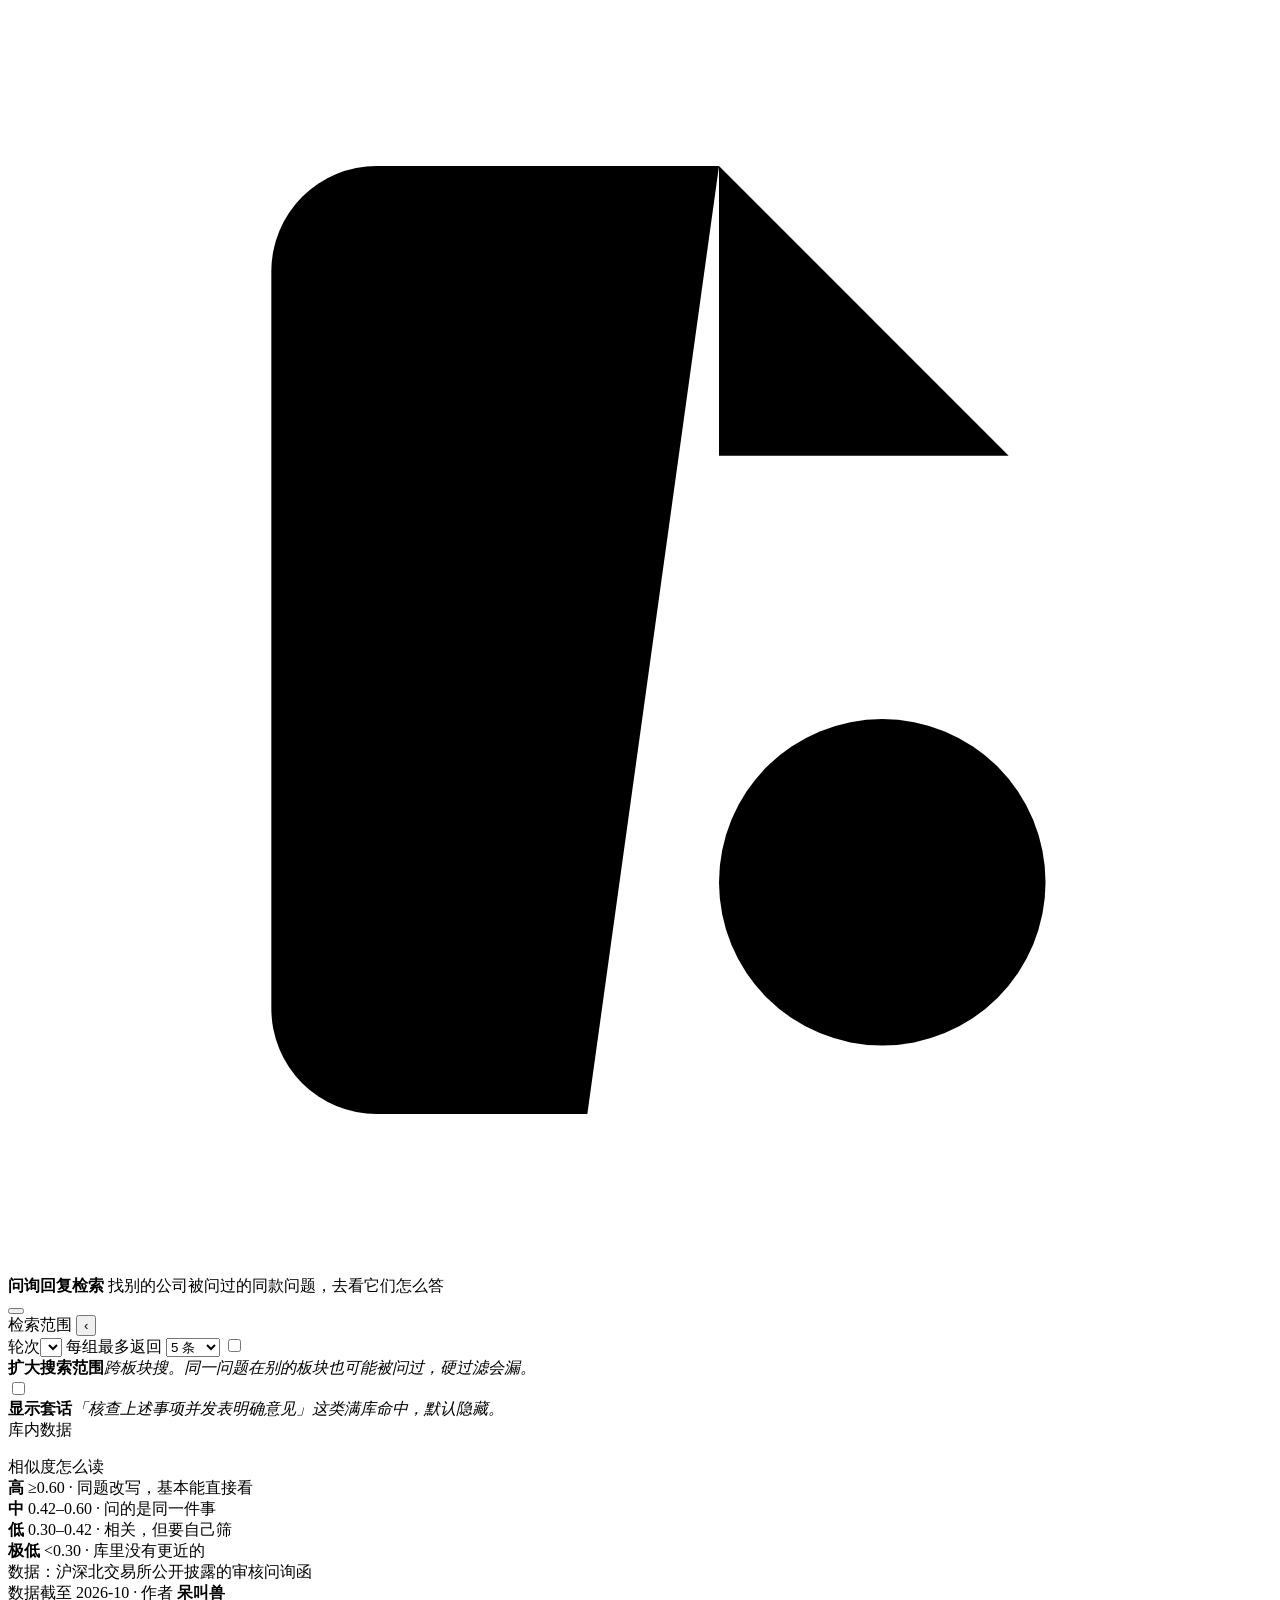
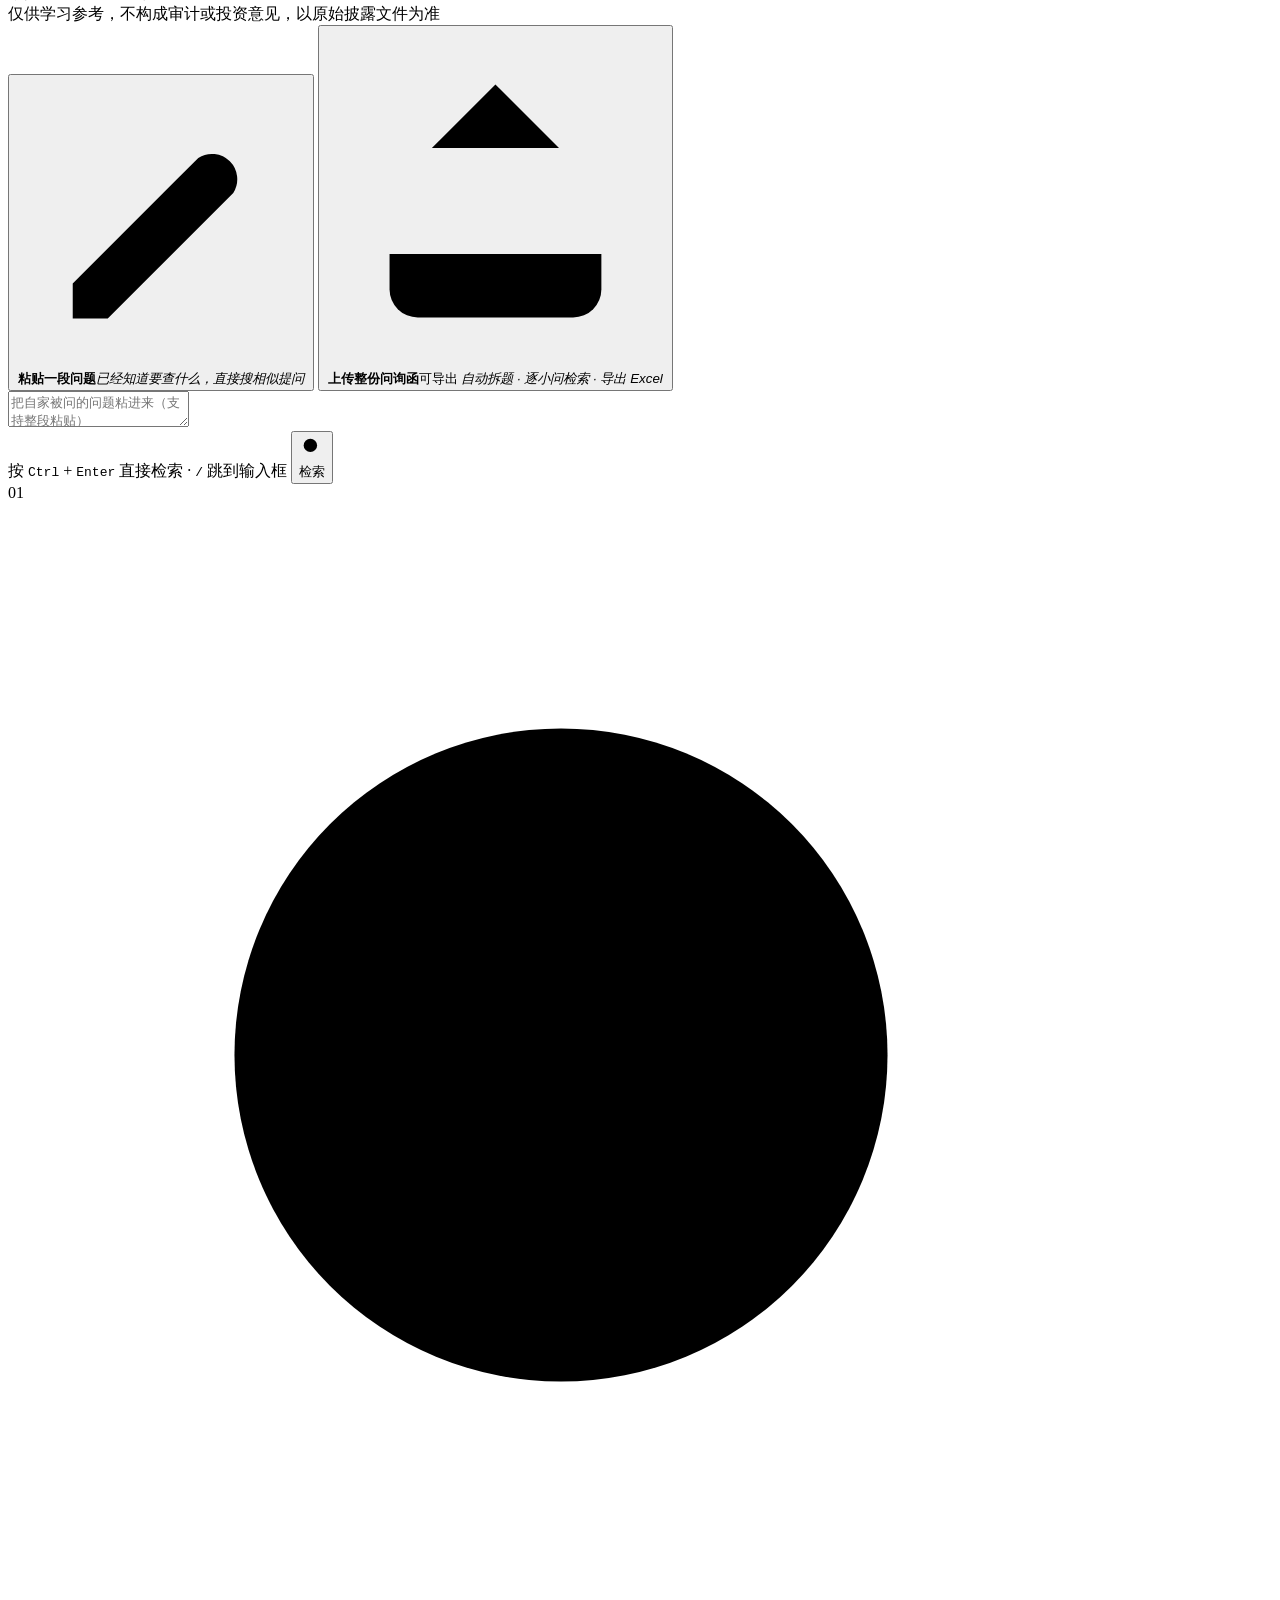
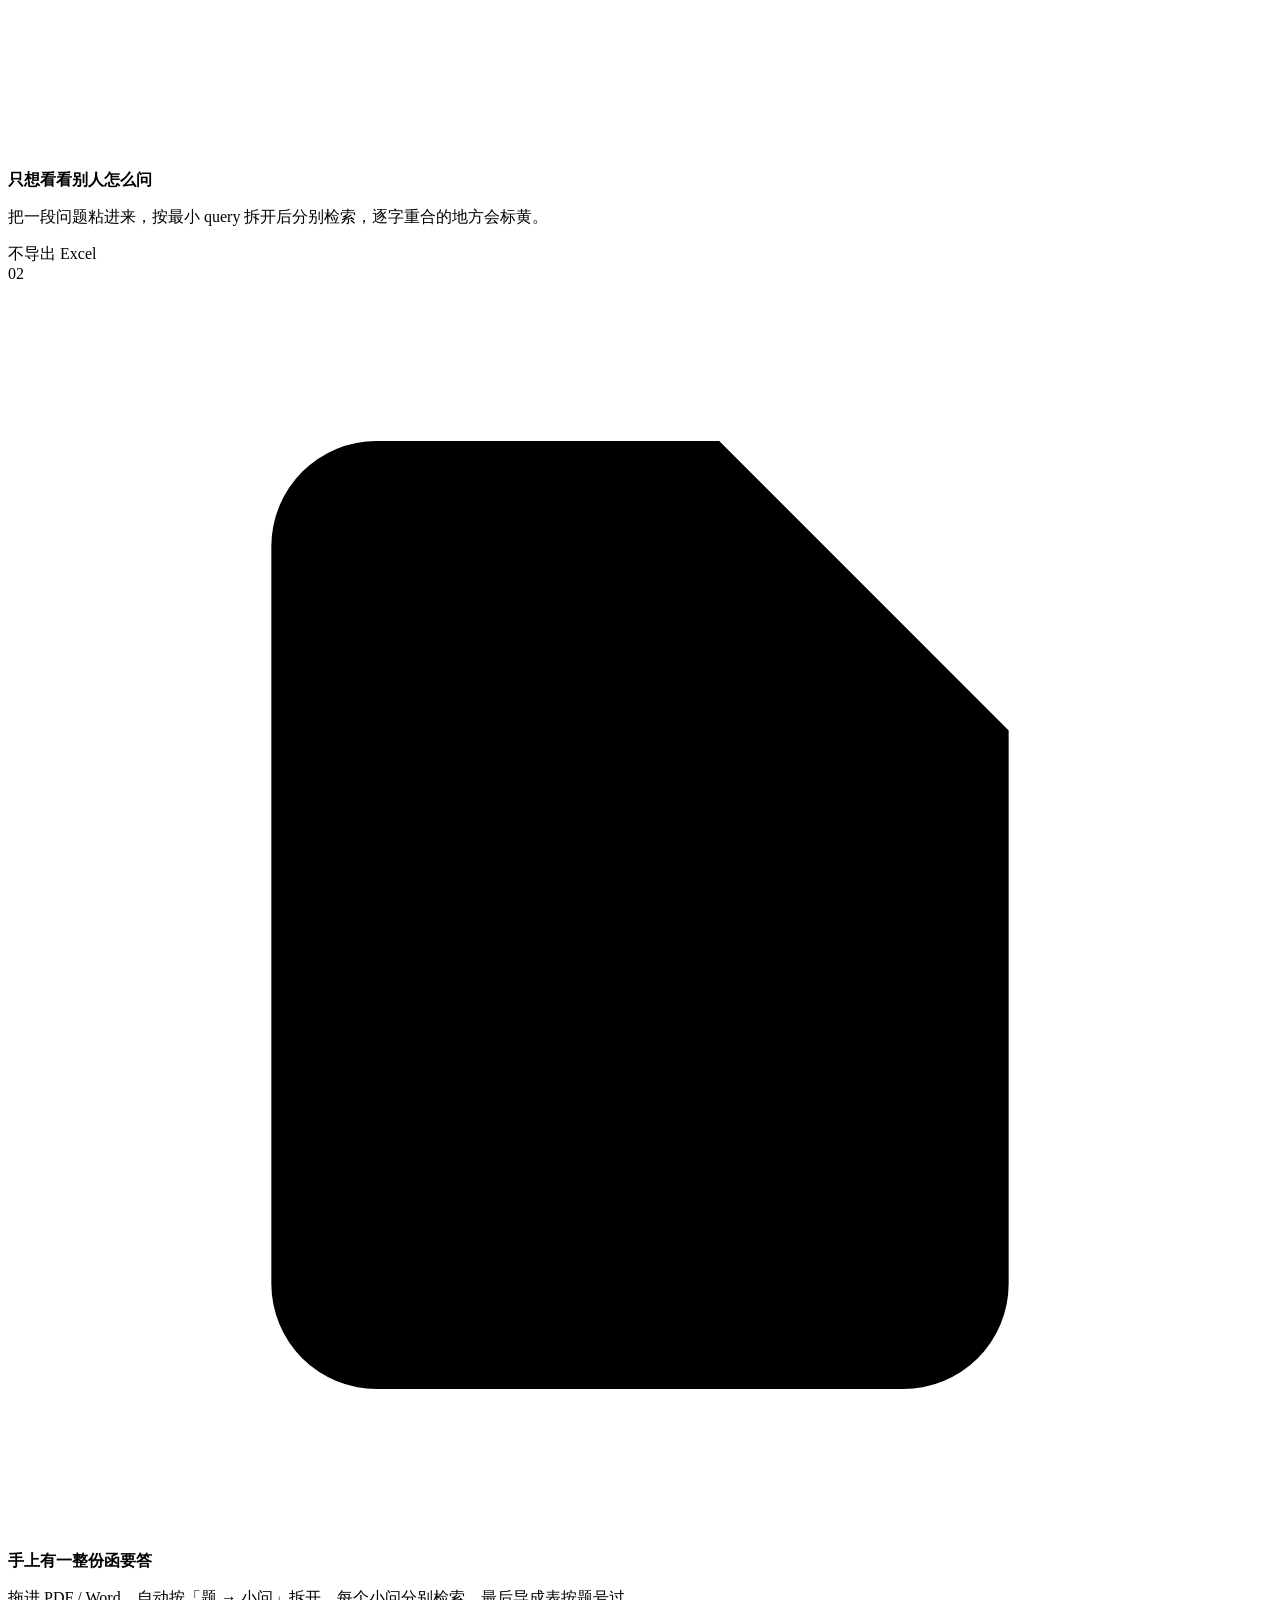
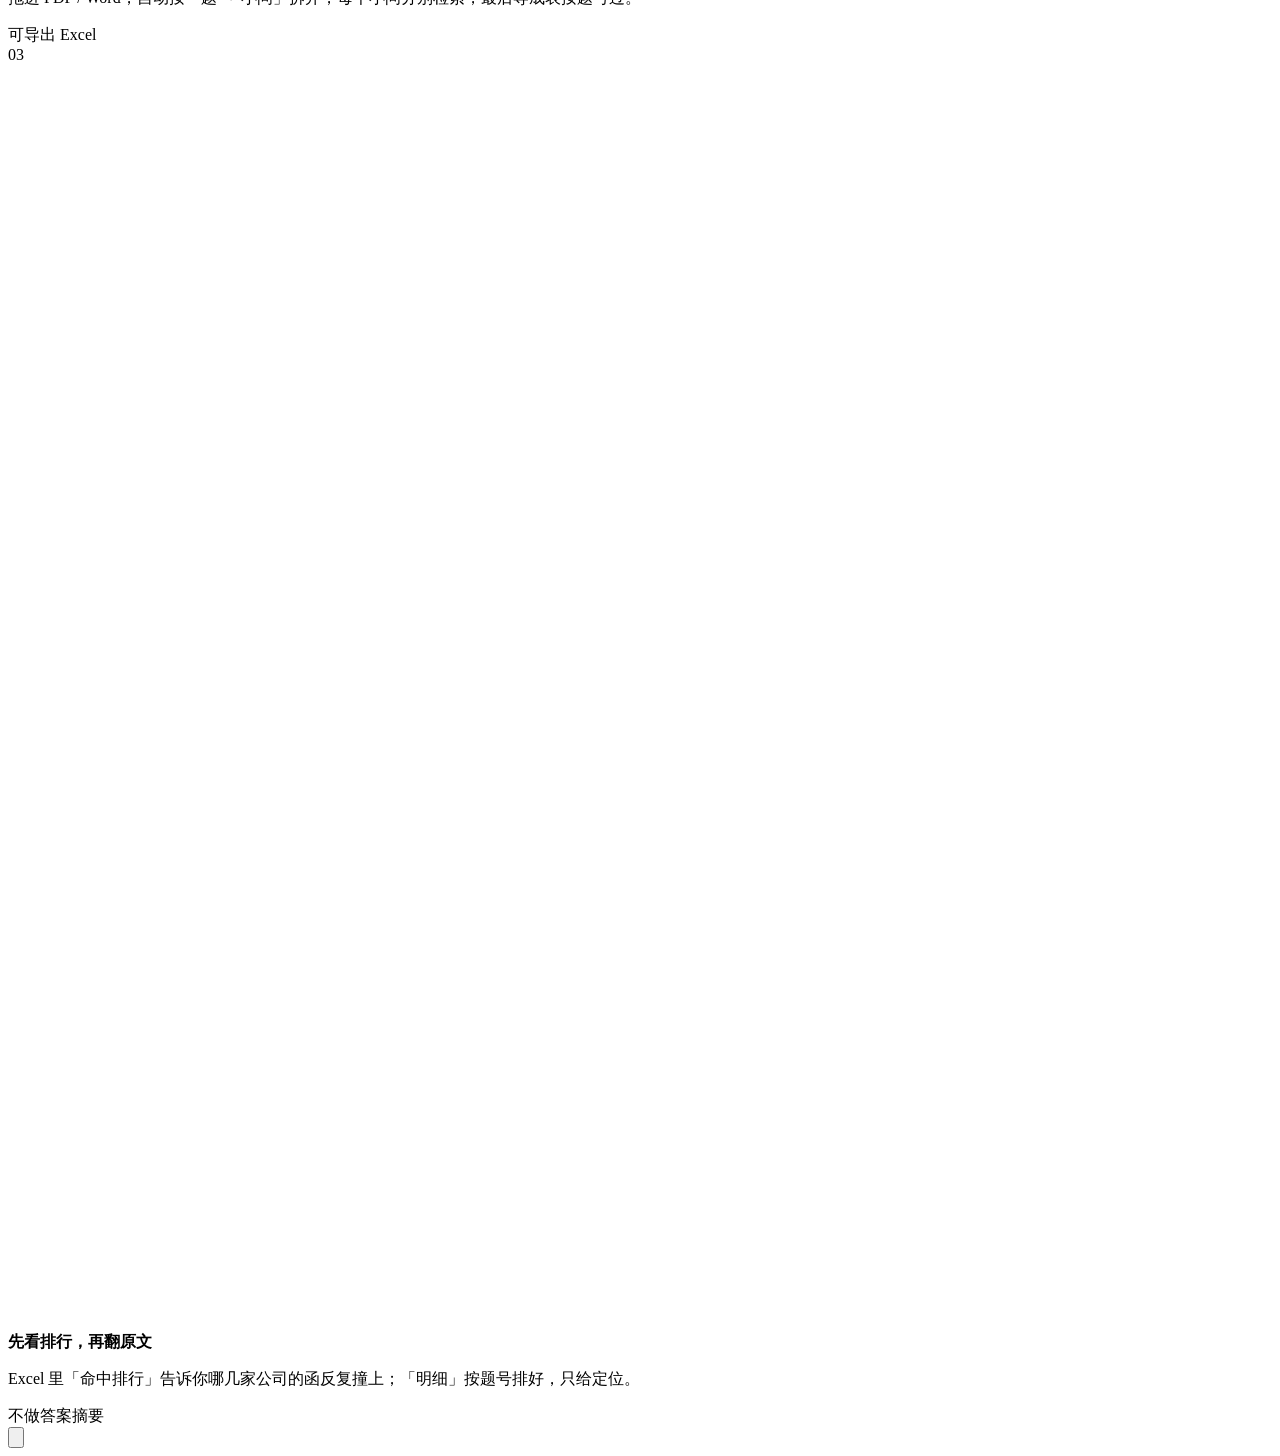
==== commit c94b4d5b: "前端拆成模块（1 html + 4 css + 9 ES Module）；清理死代码 拆的是文件，不是引入构建链：原生 ES Module 浏览器直接跑，没有构建产物， 改一行 F5 就生效；离线包仍" ====
--- a/src/webui/index.html
+++ b/src/webui/index.html
@@ -4,6 +4,7 @@
 <meta charset="utf-8">
 <meta name="viewport" content="width=device-width, initial-scale=1">
 <title>问询回复检索</title>
+<meta name="color-scheme" content="light dark">
 <script>
 /* 主题要在 CSS 之前定下来，否则刷新时会白闪一下（先画白底再变深色）。
    三档：auto 跟随系统 / light / dark，记在 localStorage.theme。 */
@@ -16,711 +17,13 @@
   document.documentElement.dataset.pref = pref;
 })();
 </script>
-<style>
-  /* ============================================================
-     视觉口径（2026-10-30 二次重做）
-     叙事：纸 + 墨 + 荧光笔。
-       · 底是暖白纸，卡片是更亮的纸，层次靠"发丝边框 + 极淡投影"；
-       · 强调色只有一种墨蓝，留给主按钮 / 选中 / 链接；
-       · 逐字命中用荧光笔黄（mark）—— 这是全页唯一的暖色，
-         因为它就是"被标出来的那句话"，是产品的核心动作。
-     字阶六档：10.5 / 11.5 / 12.5 / 13.5 / 16 / 20（引用正文 15 单列）。
-     ============================================================ */
-  :root {
-    /* 纸与墨 */
-    --paper: #f2f1ec;
-    --surface: #ffffff;
-    --surface-2: #faf9f5;
-    --surface-3: #efeee8;
-    --ink: #15171c;
-    --ink-2: #474e59;
-    --ink-3: #7c8492;
-    --line: #e6e3d9;
-    --line-2: #d4d0c3;
 
-    /* 唯一的强调色：墨蓝 */
-    --brand: #33477f;
-    --brand-2: #4a5fa3;
-    --brand-soft: #eceff8;
-    --brand-line: rgba(51, 71, 127, .2);
-
-    /* 四档相似度 */
-    --b-high: #1c7a54;
-    --b-high-bg: #e7f4ed;
-    --b-mid: #9a6a12;
-    --b-mid-bg: #faf0da;
-    --b-low: #55637a;
-    --b-low-bg: #eef1f5;
-    --b-min: #98a1ae;
-    --b-min-bg: #f2f2ef;
-
-    /* 荧光笔 */
-    --mark: linear-gradient(180deg, rgba(255, 214, 102, 0) 6%, #ffe9a6 6%,
-                           #ffe9a6 93%, rgba(255, 214, 102, 0) 93%);
-
-    --sh-1: 0 1px 2px rgba(24, 26, 32, .04), 0 1px 3px rgba(24, 26, 32, .03);
-    --sh-2: 0 2px 4px -1px rgba(24, 26, 32, .06), 0 10px 24px -14px rgba(24, 26, 32, .22);
-    --sh-3: 0 4px 10px -2px rgba(24, 26, 32, .05), 0 28px 60px -32px rgba(24, 26, 32, .3);
-
-    --rail-w: 292px;
-    --head-h: 62px;
-
-    --ease: cubic-bezier(.32, .72, .28, 1);
-    --r-sm: 8px;
-    --r-md: 12px;
-    --r-lg: 16px;
-    --r-xl: 20px;
-  }
-  :root[data-theme="dark"] {
-    --paper: #0d0f12;
-    --surface: #15181d;
-    --surface-2: #101317;
-    --surface-3: #1b1f26;
-    --ink: #e9ebef;
-    --ink-2: #a6aeb9;
-    --ink-3: #6f7885;
-    --line: #23272f;
-    --line-2: #31363f;
-
-    --brand: #8f9ce6;
-    --brand-2: #a3aff0;
-    --brand-soft: #1a1e2c;
-    --brand-line: rgba(143, 156, 230, .26);
-
-    --b-high: #46c98d;
-    --b-high-bg: #11291f;
-    --b-mid: #dda94a;
-    --b-mid-bg: #2a2213;
-    --b-low: #98a6bd;
-    --b-low-bg: #1a1f27;
-    --b-min: #6d7684;
-    --b-min-bg: #171a1f;
-
-    --mark: linear-gradient(180deg, rgba(255, 206, 84, 0) 6%, rgba(255, 206, 84, .24) 6%,
-                           rgba(255, 206, 84, .24) 93%, rgba(255, 206, 84, 0) 93%);
-
-    --sh-1: 0 1px 2px rgba(0, 0, 0, .5);
-    --sh-2: 0 2px 6px rgba(0, 0, 0, .45), 0 12px 26px -16px rgba(0, 0, 0, .8);
-    --sh-3: 0 4px 12px rgba(0, 0, 0, .5), 0 30px 60px -34px #000;
-  }
-
-  * { box-sizing: border-box; }
-  html { scroll-behavior: smooth; scrollbar-width: thin; scrollbar-color: var(--line-2) transparent; }
-  body {
-    margin: 0;
-    background: var(--paper);
-    color: var(--ink);
-    font: 13.5px/1.7 -apple-system, BlinkMacSystemFont, "Segoe UI", system-ui,
-          "PingFang SC", "Hiragino Sans GB", "Microsoft YaHei UI", "Microsoft YaHei", sans-serif;
-    -webkit-font-smoothing: antialiased;
-    -moz-osx-font-smoothing: grayscale;
-    text-rendering: optimizeLegibility;
-  }
-  /* 极淡的点阵，给纸一点纹理。不做光晕、不做大色块梯度。 */
-  body::before {
-    content: ''; position: fixed; inset: 0; z-index: 0; pointer-events: none;
-    background-image: radial-gradient(circle at 1px 1px, rgba(21, 23, 28, .045) 1px, transparent 0);
-    background-size: 24px 24px;
-    opacity: .55;
-  }
-  :root[data-theme="dark"] body::before { background-image: radial-gradient(circle at 1px 1px, rgba(255, 255, 255, .05) 1px, transparent 0); opacity: .5; }
-  body.resizing { cursor: col-resize; user-select: none; }
-
-  ::selection { background: rgba(74, 95, 163, .2); }
-  ::-webkit-scrollbar { width: 10px; height: 10px; }
-  ::-webkit-scrollbar-track { background: transparent; }
-  ::-webkit-scrollbar-thumb { background: var(--line-2); border: 3px solid transparent;
-                              background-clip: content-box; border-radius: 999px; }
-  ::-webkit-scrollbar-thumb:hover { background: var(--ink-3); background-clip: content-box; }
-  :focus-visible { outline: 2px solid var(--brand); outline-offset: 2px; border-radius: 4px; }
-
-  svg { display: block; }
-  .i { display: inline-flex; align-items: center; justify-content: center; flex: none; }
-  .i svg { width: 1em; height: 1em; stroke: currentColor; fill: none;
-           stroke-width: 1.7; stroke-linecap: round; stroke-linejoin: round; }
-  .mono { font-family: ui-monospace, "SF Mono", "Cascadia Mono", Consolas, monospace;
-          font-variant-ligatures: none; }
-
-  /* ---------- 顶栏 ---------- */
-  .topbar {
-    position: sticky; top: 0; z-index: 40; height: var(--head-h);
-    display: flex; align-items: center; gap: 18px; padding: 0 22px;
-    background: color-mix(in srgb, var(--paper) 84%, transparent);
-    backdrop-filter: saturate(160%) blur(16px);
-    -webkit-backdrop-filter: saturate(160%) blur(16px);
-    border-bottom: 1px solid var(--line);
-    transition: box-shadow .25s var(--ease), background .25s var(--ease);
-  }
-  .topbar.scrolled { box-shadow: 0 8px 20px -18px rgba(21, 23, 28, .55); }
-  .brand { display: flex; align-items: center; gap: 11px; min-width: 0; flex: 0 1 auto; }
-  .brand-mark {
-    flex: none; width: 32px; height: 32px; border-radius: 9px; display: grid; place-items: center;
-    color: #fff; background: linear-gradient(165deg, #4d62ab, #2c3d6e);
-    box-shadow: inset 0 1px 0 rgba(255, 255, 255, .26), 0 6px 14px -9px rgba(44, 61, 110, .9);
-  }
-  .brand-mark svg { width: 16px; height: 16px; stroke: currentColor; fill: none;
-                    stroke-width: 1.75; stroke-linecap: round; stroke-linejoin: round; }
-  :root[data-theme="dark"] .brand-mark { background: linear-gradient(165deg, #6a7cc4, #3d4f8c); color: #0d0f12; }
-  .brand-text { display: flex; flex-direction: column; justify-content: center; min-width: 0; }
-  .brand-text b { font-size: 14px; font-weight: 650; letter-spacing: .2px; line-height: 1.4;
-                  white-space: nowrap; overflow: hidden; text-overflow: ellipsis; }
-  .brand-text span { font-size: 11.5px; color: var(--ink-3); line-height: 1.4;
-                     overflow: hidden; text-overflow: ellipsis; white-space: nowrap; }
-
-  .topbar-right { margin-left: auto; display: flex; align-items: center; gap: 14px; }
-  .ledger { display: flex; align-items: stretch; }
-  .ledger span {
-    display: flex; flex-direction: column; align-items: flex-end; line-height: 1.35;
-    padding: 0 13px; font-size: 10.5px; letter-spacing: .04em; color: var(--ink-3);
-    border-left: 1px solid var(--line);
-  }
-  .ledger span:first-child { border-left: 0; }
-  .ledger b { font-size: 13.5px; font-weight: 650; color: var(--ink);
-              font-variant-numeric: tabular-nums; letter-spacing: 0; }
-  .icon-btn {
-    flex: none; width: 32px; height: 32px; display: grid; place-items: center; cursor: pointer;
-    color: var(--ink-2); background: transparent; border: 1px solid var(--line);
-    border-radius: 9px; font-size: 15px; transition: all .15s var(--ease);
-  }
-  .icon-btn:hover { color: var(--ink); background: var(--surface); border-color: var(--line-2); }
-  .icon-btn svg { width: 16px; height: 16px; stroke: currentColor; fill: none;
-                  stroke-width: 1.7; stroke-linecap: round; stroke-linejoin: round; }
-
-  /* ---------- 骨架布局 ---------- */
-  .shell {
-    position: relative; z-index: 1;
-    display: flex; align-items: flex-start; max-width: 2240px; margin: 0 auto;
-    padding: 22px 22px 120px;
-  }
-  .stage { flex: 1 1 auto; min-width: 0; }
-  .rail {
-    flex: 0 0 var(--rail-w); position: sticky; top: calc(var(--head-h) + 18px);
-    align-self: flex-start; max-height: calc(100vh - var(--head-h) - 36px);
-    overflow-y: auto; overflow-x: hidden; overscroll-behavior: contain;
-    background: var(--surface); border: 1px solid var(--line); border-radius: var(--r-lg);
-    box-shadow: var(--sh-1);
-  }
-  .rail-sec { padding: 15px 16px; border-bottom: 1px solid var(--line); }
-  .rail-sec:last-of-type { border-bottom: 0; }
-  .rail-t { display: flex; align-items: center; gap: 8px; margin: 0 0 12px;
-            font-size: 10.5px; font-weight: 650; letter-spacing: .13em; color: var(--ink-3); }
-  .rail-t .toggle {
-    margin-left: auto; width: 22px; height: 22px; padding: 0; display: grid; place-items: center;
-    cursor: pointer; color: var(--ink-3); background: transparent; border: 1px solid transparent;
-    border-radius: 6px; font-size: 14px; line-height: 1; transition: all .14s var(--ease);
-  }
-  .rail-t .toggle:hover { color: var(--brand); border-color: var(--line); background: var(--surface-2); }
-
-  /* 拖拽把手 */
-  .gutter { flex: 0 0 15px; align-self: stretch; position: relative; cursor: col-resize; outline: none; }
-  .gutter::after {
-    content: ''; position: absolute; top: 50%; left: 50%; width: 3px; height: 38px;
-    transform: translate(-50%, -50%); border-radius: 999px; background: var(--line-2);
-    transition: background .16s var(--ease), height .16s var(--ease);
-  }
-  .gutter:hover::after, .gutter:focus-visible::after, .gutter.dragging::after {
-    background: var(--brand); height: 62px;
-  }
-  body.rail-off .rail { display: none; }
-  body.rail-off .gutter { flex: 0 0 14px; cursor: pointer; }
-  body.rail-off .gutter::after {
-    content: '\203A'; width: 20px; height: 32px; border-radius: 8px; color: var(--ink-3);
-    background: var(--surface); border: 1px solid var(--line-2); box-shadow: var(--sh-1);
-    font-size: 15px; line-height: 1; display: grid; place-items: center;
-  }
-  body.rail-off .gutter:hover::after { color: var(--brand); border-color: var(--brand-line); height: 32px; }
-
-  /* ---------- 侧栏内容 ---------- */
-  .boards { display: grid; grid-template-columns: 1fr 1fr; gap: 6px; }
-  .board {
-    display: flex; align-items: baseline; gap: 6px; font: inherit; font-size: 12.5px;
-    cursor: pointer; text-align: left; padding: 7px 10px; border-radius: 9px;
-    color: var(--ink-2); background: var(--surface-2); border: 1px solid var(--line);
-    transition: all .15s var(--ease); min-width: 0;
-  }
-  .board em { margin-left: auto; font-style: normal; font-size: 10.5px; color: var(--ink-3);
-              font-variant-numeric: tabular-nums; }
-  .board:hover:not(:disabled):not(.on) { border-color: var(--line-2); color: var(--ink); background: var(--surface); }
-  .board.on { background: var(--ink); border-color: var(--ink); color: var(--paper); font-weight: 600; }
-  .board.on em { color: color-mix(in srgb, var(--paper) 62%, transparent); }
-  .board:disabled { opacity: .34; cursor: not-allowed; }
-
-  .field { display: block; margin-top: 12px; }
-  .field > span { display: block; font-size: 11.5px; color: var(--ink-3); margin-bottom: 6px; }
-  select {
-    width: 100%; font: inherit; font-size: 12.5px; color: var(--ink); cursor: pointer;
-    background-color: var(--surface-2); border: 1px solid var(--line); border-radius: 9px;
-    padding: 7px 30px 7px 10px; outline: none; appearance: none;
-    background-repeat: no-repeat; background-position: right 10px center; background-size: 11px;
-    background-image: url("data:image/svg+xml,%3Csvg xmlns='http://www.w3.org/2000/svg' viewBox='0 0 12 12'%3E%3Cpath d='M2.5 4.5 6 8 9.5 4.5' fill='none' stroke='%237c8492' stroke-width='1.5' stroke-linecap='round' stroke-linejoin='round'/%3E%3C/svg%3E");
-    transition: border-color .15s var(--ease), box-shadow .15s var(--ease);
-  }
-  select:hover { border-color: var(--line-2); }
-  select:focus { border-color: var(--brand); box-shadow: 0 0 0 3px var(--brand-soft); }
-
-  /* 开关（替代勾选框：这两项本质是"开/关"，不是"选几项"） */
-  .switch { display: flex; align-items: flex-start; gap: 10px; padding: 9px 0; cursor: pointer; }
-  .switch + .switch { border-top: 1px solid var(--line); }
-  .switch input { position: absolute; opacity: 0; width: 0; height: 0; }
-  .track { flex: none; margin-top: 2px; width: 32px; height: 18px; border-radius: 999px;
-           background: var(--surface-3); border: 1px solid var(--line-2); position: relative;
-           transition: background .18s var(--ease), border-color .18s var(--ease); }
-  .track::after { content: ''; position: absolute; top: 2px; left: 2px; width: 12px; height: 12px;
-                  border-radius: 50%; background: var(--surface); box-shadow: 0 1px 2px rgba(0,0,0,.2);
-                  transition: transform .2s var(--ease); }
-  .switch input:checked + .track { background: var(--brand); border-color: var(--brand); }
-  .switch input:checked + .track::after { transform: translateX(14px); background: #fff; }
-  .switch input:focus-visible + .track { outline: 2px solid var(--brand); outline-offset: 2px; }
-  .switch div { min-width: 0; }
-  .switch b { display: block; font-size: 12.5px; font-weight: 500; color: var(--ink-2); }
-  .switch i { display: block; font-style: normal; font-size: 11px; line-height: 1.6; color: var(--ink-3); margin-top: 1px; }
-
-  .kv { margin: 0; font-size: 12px; }
-  .kv div { display: flex; align-items: baseline; justify-content: space-between; gap: 10px;
-            padding: 4.5px 0; }
-  .kv dt { color: var(--ink-3); flex: none; font-size: 11.5px; }
-  .kv dd { margin: 0; color: var(--ink-2); text-align: right; font-variant-numeric: tabular-nums;
-           font-size: 11.5px; }
-  .kv dd b { color: var(--ink); font-weight: 600; }
-
-  .legend { display: flex; flex-direction: column; gap: 7px; }
-  .legend div { display: flex; align-items: center; gap: 8px; font-size: 11.5px; color: var(--ink-3); }
-  .legend b { font-weight: 600; color: var(--ink-2); font-variant-numeric: tabular-nums; }
-  .dot { flex: none; width: 7px; height: 7px; border-radius: 50%; }
-  .rail-foot { padding: 13px 16px 15px; font-size: 10.5px; line-height: 1.9; color: var(--ink-3); }
-
-  /* ---------- 工作台 ---------- */
-  .console {
-    background: var(--surface); border: 1px solid var(--line); border-radius: var(--r-xl);
-    padding: 8px; box-shadow: var(--sh-3);
-  }
-  .modes { position: relative; display: grid; grid-template-columns: 1fr 1fr; gap: 4px;
-           padding: 5px; border-radius: 15px; background: var(--surface-3);
-           box-shadow: inset 0 0 0 1px var(--line); }
-  .modes-ind {
-    position: absolute; top: 5px; left: 5px; width: calc(50% - 7px); height: calc(100% - 10px);
-    background: var(--surface); border-radius: 11px; box-shadow: var(--sh-1), 0 2px 6px -2px rgba(24,26,32,.1);
-    transform: translateX(calc(var(--i, 0) * (100% + 4px)));
-    transition: transform .3s var(--ease);
-  }
-  .mode {
-    position: relative; z-index: 1; display: flex; align-items: center; gap: 10px; min-width: 0;
-    font: inherit; text-align: left; cursor: pointer; padding: 9px 12px; border: 0;
-    border-radius: 11px; background: transparent; color: var(--ink-2);
-  }
-  .mode-ico { flex: none; width: 28px; height: 28px; display: grid; place-items: center;
-              border-radius: 8px; color: var(--ink-3); font-size: 15px;
-              transition: color .18s var(--ease), background .18s var(--ease); }
-  .mode-ico svg { width: 15px; height: 15px; stroke: currentColor; fill: none;
-                  stroke-width: 1.75; stroke-linecap: round; stroke-linejoin: round; }
-  .mode.on .mode-ico { color: var(--brand); background: var(--brand-soft); }
-  .mode > span:not(.mode-ico) { display: flex; flex-direction: column; min-width: 0; line-height: 1.45; }
-  .mode-h { display: flex; align-items: center; gap: 7px; min-width: 0; }
-  .mode b { font-size: 13px; font-weight: 600; color: var(--ink-2); transition: color .18s var(--ease);
-            white-space: nowrap; }
-  .mode.on b { color: var(--ink); }
-  .mode i { font-style: normal; font-size: 11px; color: var(--ink-3);
-            overflow: hidden; text-overflow: ellipsis; white-space: nowrap; }
-  .mode-tag { flex: none; font-size: 10px; font-weight: 600; letter-spacing: .02em;
-              padding: 1px 6px; border-radius: 4px; color: var(--b-high); background: var(--b-high-bg);
-              line-height: 1.5; }
-
-  .pane { padding: 14px 12px 6px; }
-  .pane-head { display: flex; align-items: baseline; gap: 9px; flex-wrap: wrap; margin: 0 2px 9px; }
-  .pane-head b { font-size: 12.5px; font-weight: 650; }
-  .pane-head span { font-size: 11.5px; color: var(--ink-3); }
-
-  textarea {
-    width: 100%; min-height: 168px; resize: vertical; font: inherit; font-size: 14px;
-    line-height: 1.95; color: var(--ink); background: var(--surface-2);
-    border: 1px solid var(--line); border-radius: var(--r-md); padding: 14px 16px;
-    outline: none; transition: border-color .15s var(--ease), box-shadow .15s var(--ease),
-                              background .15s var(--ease);
-  }
-  textarea::placeholder { color: var(--ink-3); opacity: .85; }
-  textarea:focus { background: var(--surface); border-color: var(--brand);
-                   box-shadow: 0 0 0 3px var(--brand-soft); }
-  textarea.dragging { border-color: var(--brand); background: var(--brand-soft); }
-
-  .chips { display: flex; align-items: center; gap: 7px; flex-wrap: wrap; margin-top: 10px; }
-  .chips .chips-label { color: var(--ink-3); font-size: 11px; }
-  .chips button {
-    font: inherit; font-size: 11.5px; color: var(--ink-3); cursor: pointer; max-width: 100%;
-    background: transparent; border: 1px solid var(--line); border-radius: 999px; padding: 4px 11px;
-    overflow: hidden; text-overflow: ellipsis; white-space: nowrap;
-    transition: all .15s var(--ease);
-  }
-  .chips button:hover { color: var(--brand); border-color: var(--brand-line); background: var(--brand-soft); }
-
-  .pane-foot { display: flex; align-items: center; gap: 12px; margin-top: 13px;
-               padding-top: 13px; border-top: 1px solid var(--line); }
-  .hint { color: var(--ink-3); font-size: 11.5px; display: flex; align-items: center; gap: 5px; flex-wrap: wrap; }
-  kbd { font-family: ui-monospace, Consolas, monospace; font-size: 10px; padding: 1.5px 5px;
-        border: 1px solid var(--line-2); border-bottom-width: 2px; border-radius: 4px;
-        background: var(--surface-2); color: var(--ink-2); }
-  .ta-count { margin-left: auto; font-size: 11px; color: var(--ink-3); font-variant-numeric: tabular-nums; }
-
-  .btn {
-    display: inline-flex; align-items: center; justify-content: center; gap: 8px;
-    font: inherit; font-size: 13px; font-weight: 600; cursor: pointer; border: 0;
-    border-radius: 10px; padding: 0 20px; height: 38px; color: #fff;
-    background: linear-gradient(180deg, #4a5fa3, #33477f);
-    box-shadow: inset 0 1px 0 rgba(255, 255, 255, .16), 0 1px 2px rgba(24, 26, 32, .16),
-                0 8px 18px -10px rgba(51, 71, 127, .95);
-    transition: transform .13s var(--ease), box-shadow .18s var(--ease), filter .18s var(--ease);
-  }
-  .btn svg { width: 15px; height: 15px; stroke: currentColor; fill: none; stroke-width: 2;
-             stroke-linecap: round; stroke-linejoin: round; }
-  .btn:hover:not(:disabled) { transform: translateY(-1px); filter: brightness(1.05);
-    box-shadow: inset 0 1px 0 rgba(255,255,255,.18), 0 2px 4px rgba(24,26,32,.16),
-                0 12px 24px -12px rgba(51,71,127,1); }
-  .btn:active:not(:disabled) { transform: translateY(0) scale(.99); }
-  .btn:disabled { opacity: .62; cursor: progress; transform: none; }
-  :root[data-theme="dark"] .btn { color: #0d0f12; background: linear-gradient(180deg, #9fabef, #7d8bdd); }
-
-  /* ---------- 上传区 ---------- */
-  .drop {
-    display: flex; flex-direction: column; align-items: center; gap: 5px; text-align: center;
-    cursor: pointer; padding: 30px 20px 26px; border: 1.5px dashed var(--line-2);
-    border-radius: 14px; background: var(--surface-2);
-    transition: border-color .18s var(--ease), background .18s var(--ease), transform .18s var(--ease);
-  }
-  .drop:hover { border-color: var(--brand-line); background: var(--brand-soft); }
-  .drop.hot { border-color: var(--brand); background: var(--brand-soft); transform: scale(1.004); }
-  .drop.busy { pointer-events: none; opacity: .7; }
-  .drop-ico { width: 44px; height: 44px; border-radius: 12px; display: grid; place-items: center;
-              background: var(--surface); color: var(--brand); border: 1px solid var(--brand-line);
-              margin-bottom: 6px; box-shadow: var(--sh-1); transition: transform .25s var(--ease); }
-  .drop:hover .drop-ico { transform: translateY(-2px); }
-  .drop-ico svg { width: 21px; height: 21px; stroke: currentColor; fill: none; stroke-width: 1.6;
-                  stroke-linecap: round; stroke-linejoin: round; }
-  .drop b { font-size: 14px; font-weight: 650; }
-  .drop-sub { font-size: 11.5px; color: var(--ink-3); }
-  .drop-btn { margin-top: 10px; font-size: 12.5px; font-weight: 600; color: var(--brand);
-              padding: 6px 20px; border-radius: 8px; border: 1px solid var(--brand-line);
-              background: var(--surface); transition: all .18s var(--ease); }
-  .drop:hover .drop-btn { background: var(--brand); color: #fff; border-color: transparent; }
-  :root[data-theme="dark"] .drop:hover .drop-btn { color: #0d0f12; }
-
-  .flow { list-style: none; display: flex; gap: 8px; margin: 11px 0 0; padding: 0; flex-wrap: wrap; }
-  .flow li { flex: 1 1 150px; display: flex; align-items: center; gap: 8px; font-size: 11.5px;
-             color: var(--ink-2); padding: 9px 11px; border-radius: 10px;
-             background: var(--surface-2); border: 1px solid var(--line); }
-  .flow b { flex: none; width: 17px; height: 17px; border-radius: 50%; display: grid; place-items: center;
-            font-size: 10px; background: var(--surface); border: 1px solid var(--line-2);
-            color: var(--ink-3); font-weight: 600; }
-  .filemeta { font-size: 11.5px; color: var(--ink-3); margin-top: 9px; min-height: 17px; }
-  .filemeta b { color: var(--ink-2); font-weight: 600; }
-
-  /* ---------- 结果条（含题号导航，单一 sticky） ---------- */
-  .rbar {
-    position: sticky; top: calc(var(--head-h) + 10px); z-index: 20; margin: 18px 0 14px;
-    background: color-mix(in srgb, var(--surface) 92%, transparent);
-    backdrop-filter: saturate(170%) blur(14px); -webkit-backdrop-filter: saturate(170%) blur(14px);
-    border: 1px solid var(--line); border-radius: 14px; box-shadow: var(--sh-2);
-    overflow: hidden; animation: drop-in .28s var(--ease) both;
-  }
-  @keyframes drop-in { from { opacity: 0; transform: translateY(-6px); } to { opacity: 1; transform: none; } }
-  .rb-main { display: flex; align-items: center; gap: 12px; padding: 9px 13px; flex-wrap: wrap;
-             row-gap: 8px; }
-  .rb-title { font-size: 12.5px; font-weight: 650; white-space: nowrap; }
-  /* min-width:0 + flex-basis：文件名要能被压缩到省略号，否则 nowrap 的 min-content
-     会把整行顶到换成两行（1280 那一档就是这么崩的） */
-  .rb-src { display: block; min-width: 0; flex: 0 1 210px; font-size: 11.5px; color: var(--ink-3);
-            overflow: hidden; text-overflow: ellipsis; white-space: nowrap; }
-  .metrics { display: flex; align-items: center; gap: 11px; flex-wrap: wrap; }
-  .metric { display: flex; align-items: baseline; gap: 4px; font-size: 11px; color: var(--ink-3); }
-  .metric b { font-size: 13px; font-weight: 650; color: var(--ink); font-variant-numeric: tabular-nums; }
-  .rb-sep { width: 1px; height: 14px; background: var(--line); flex: none; }
-  .rb-right { margin-left: auto; display: flex; align-items: center; gap: 8px; flex: none; }
-  .rb-note { font-size: 11.5px; color: var(--ink-3); }
-  .rb-note a { color: var(--brand); cursor: pointer; text-decoration: none;
-               border-bottom: 1px dashed var(--brand-line); }
-
-  .filters { display: flex; gap: 3px; padding: 3px; border-radius: 9px; background: var(--surface-3);
-             flex: none; }
-  .filters button { font: inherit; font-size: 11.5px; cursor: pointer; border: 0; padding: 4px 10px;
-    border-radius: 7px; background: transparent; color: var(--ink-3); transition: all .15s var(--ease);
-    white-space: nowrap; }
-  .filters button:hover { color: var(--ink); }
-  .filters button.on { background: var(--surface); color: var(--ink); font-weight: 600; box-shadow: var(--sh-1); }
-
-  .btn-export {
-    display: inline-flex; align-items: center; gap: 7px; height: 32px; padding: 0 14px;
-    font: inherit; font-size: 12.5px; font-weight: 600; cursor: pointer; color: #fff; border: 0;
-    border-radius: 9px; background: linear-gradient(180deg, #1c8a61, #146b4a);
-    box-shadow: inset 0 1px 0 rgba(255,255,255,.18), 0 6px 14px -9px rgba(20,107,74,.95);
-    transition: transform .13s var(--ease), filter .18s var(--ease);
-  }
-  .btn-export svg { width: 14px; height: 14px; stroke: currentColor; fill: none; stroke-width: 2;
-                    stroke-linecap: round; stroke-linejoin: round; }
-  .btn-export:hover:not(:disabled) { transform: translateY(-1px); filter: brightness(1.06); }
-  .btn-export:disabled { opacity: .62; cursor: progress; transform: none; }
-
-  .dist { display: flex; height: 3px; background: var(--surface-3); }
-  .dist i { display: block; height: 100%; transition: width .4s var(--ease); }
-  .dist i.high { background: var(--b-high); }
-  .dist i.mid { background: var(--b-mid); }
-  .dist i.low { background: var(--b-low); }
-  .dist i.min { background: var(--b-min); }
-
-  /* 题号跳转条。横向滚动区本身只吃 Shift+滚轮 / 触控板，
-     普通鼠标滚轮根本滚不动 —— 所以左边给翻页箭头、条上给拖拽、滚轮也接过来。 */
-  .gnav-wrap { display: flex; align-items: center; gap: 3px; padding: 5px 7px 6px;
-               border-top: 1px solid var(--line); background: var(--surface-2); }
-  .gnav { flex: 1 1 auto; min-width: 0; display: flex; gap: 4px; padding: 1px 0;
-          overflow-x: auto; scrollbar-width: none; cursor: grab; }
-  .gnav.dragging { cursor: grabbing; scroll-behavior: auto; }
-  .gnav.dragging a { pointer-events: none; }
-  .gnav::-webkit-scrollbar { display: none; }
-  .gnav.ov-l { -webkit-mask-image: linear-gradient(90deg, transparent 0, #000 22px);
-               mask-image: linear-gradient(90deg, transparent 0, #000 22px); }
-  .gnav.ov-r { -webkit-mask-image: linear-gradient(270deg, transparent 0, #000 22px);
-               mask-image: linear-gradient(270deg, transparent 0, #000 22px); }
-  .gnav.ov-l.ov-r {
-    -webkit-mask-image: linear-gradient(90deg, transparent 0, #000 22px, #000 calc(100% - 22px), transparent 100%);
-    mask-image: linear-gradient(90deg, transparent 0, #000 22px, #000 calc(100% - 22px), transparent 100%);
-  }
-  .gnav-arrow {
-    flex: none; width: 24px; height: 24px; padding: 0; display: grid; place-items: center;
-    cursor: pointer; color: var(--ink-2); background: var(--surface);
-    border: 1px solid var(--line-2); border-radius: 8px; box-shadow: var(--sh-1);
-    transition: all .14s var(--ease);
-  }
-  .gnav-arrow:hover { color: var(--brand); border-color: var(--brand-line); background: var(--brand-soft); }
-  .gnav-arrow[hidden] { display: none; }
-  /* 深色下 surface 和条底色几乎同色，按钮会"消失"，抬一档底色 + 描边 */
-  :root[data-theme="dark"] .gnav-arrow { background: var(--surface-3); border-color: #3a414d; }
-  :root[data-theme="dark"] .gnav-arrow:hover { background: var(--brand-soft); border-color: var(--brand-line); }
-  .gnav-arrow svg { width: 13px; height: 13px; stroke: currentColor; fill: none; stroke-width: 2.2;
-                    stroke-linecap: round; stroke-linejoin: round; }
-  .gnav a {
-    flex: none; display: inline-flex; align-items: center; gap: 5px; padding: 3px 8px;
-    font-size: 11px; font-variant-numeric: tabular-nums; color: var(--ink-3); cursor: pointer;
-    border-radius: 6px; border: 1px solid transparent; text-decoration: none;
-    transition: all .14s var(--ease); user-select: none;
-  }
-  .gnav a:hover { color: var(--ink); background: var(--surface); border-color: var(--line); }
-  .gnav a.on { color: var(--ink); background: var(--surface); border-color: var(--line-2);
-               font-weight: 650; box-shadow: var(--sh-1); }
-  .gnav a i { width: 5px; height: 5px; border-radius: 50%; flex: none; }
-
-  /* ---------- 提示条 ---------- */
-  .banner { display: flex; align-items: center; gap: 9px; padding: 9px 13px; border-radius: 10px;
-            font-size: 12px; margin-bottom: 12px; border: 1px solid transparent; line-height: 1.7; }
-  .banner.split { background: var(--brand-soft); color: var(--brand); border-color: var(--brand-line); }
-  .banner.warn { background: var(--b-mid-bg); color: var(--b-mid);
-                 border-color: color-mix(in srgb, var(--b-mid) 24%, transparent); }
-  .banner .i { font-size: 14px; margin-top: 1px; }
-
-  /* ---------- 题目分组 ---------- */
-  .group { margin-bottom: 30px; scroll-margin-top: 118px; }
-  .g-head { display: flex; gap: 12px; align-items: flex-start; padding: 0 2px 11px;
-            margin-bottom: 12px; border-bottom: 1px solid var(--line); }
-  .g-no { flex: none; min-width: 27px; height: 27px; padding: 0 6px; display: grid; place-items: center;
-          border-radius: 8px; font-family: ui-monospace, Consolas, monospace; font-size: 11.5px;
-          font-weight: 600; color: var(--ink-2); background: var(--surface);
-          border: 1px solid var(--line-2); font-variant-numeric: tabular-nums; }
-  .g-body { flex: 1 1 auto; min-width: 0; }
-  .g-title { font-size: 14px; font-weight: 650; color: var(--ink); line-height: 1.65;
-             display: flex; align-items: baseline; gap: 8px; flex-wrap: wrap; }
-  .g-label { font-size: 10.5px; font-weight: 600; color: var(--ink-3); background: var(--surface-2);
-             border: 1px solid var(--line); border-radius: 5px; padding: 1px 6px;
-             flex: none; letter-spacing: .02em; }
-  .g-text { margin: 3px 0 0; font-size: 12.5px; color: var(--ink-2); line-height: 1.8;
-            overflow: hidden; display: -webkit-box; -webkit-line-clamp: 2; -webkit-box-orient: vertical; }
-  .g-text.open { -webkit-line-clamp: unset; display: block; }
-  .g-more { margin-top: 3px; font: inherit; font-size: 11px; color: var(--brand); cursor: pointer;
-            background: none; border: 0; padding: 0; }
-  .g-right { flex: none; display: flex; align-items: center; gap: 8px; margin-left: 4px; }
-  .g-count { font-size: 11px; color: var(--ink-3); white-space: nowrap; font-variant-numeric: tabular-nums; }
-  .g-toggle { width: 24px; height: 24px; display: grid; place-items: center; cursor: pointer;
-              color: var(--ink-3); background: transparent; border: 1px solid var(--line);
-              border-radius: 7px; font-size: 13px; transition: all .15s var(--ease); }
-  .g-toggle:hover { color: var(--ink); background: var(--surface); border-color: var(--line-2); }
-  .g-toggle svg { width: 13px; height: 13px; stroke: currentColor; fill: none; stroke-width: 2;
-                  stroke-linecap: round; stroke-linejoin: round; transition: transform .25s var(--ease); }
-  .group.collapsed .g-toggle svg { transform: rotate(-90deg); }
-  .group.collapsed .g-cards, .group.collapsed .attn { display: none; }
-
-  /* ---------- 落点面板 ---------- */
-  .attn { background: var(--surface-2); border: 1px solid var(--line); border-radius: 12px;
-          padding: 11px 14px 12px; margin-bottom: 12px; }
-  .attn-head { display: flex; align-items: center; gap: 8px; flex-wrap: wrap; margin-bottom: 8px; }
-  .attn-head b { font-size: 10.5px; font-weight: 650; letter-spacing: .11em; color: var(--ink-3); }
-  .attn-stats { margin-left: auto; display: flex; align-items: center; gap: 10px; font-size: 11px;
-                color: var(--ink-3); font-variant-numeric: tabular-nums; }
-  .attn-stats span { display: inline-flex; align-items: center; gap: 4px; }
-  .attn-text { font-size: 13px; line-height: 2.05; color: var(--ink); word-break: break-word; }
-  .attn-text u.weak { text-decoration: underline dotted var(--b-mid); text-underline-offset: 5px; }
-  .attn-text .miss { color: var(--ink-3); }
-  .attn-tip { margin-top: 8px; padding-top: 8px; border-top: 1px dashed var(--line);
-              font-size: 10.5px; color: var(--ink-3); line-height: 1.8; }
-  .attn-tip b { font-weight: 600; color: var(--ink-2); }
-
-  /* ---------- 命中卡 ---------- */
-  .hit {
-    position: relative; background: var(--surface); border: 1px solid var(--line);
-    border-radius: 13px; padding: 13px 16px 11px; margin-bottom: 9px; box-shadow: var(--sh-1);
-    transition: box-shadow .2s var(--ease), transform .2s var(--ease), border-color .2s var(--ease);
-    animation: hit-in .3s var(--ease) both;
-  }
-  @keyframes hit-in { from { opacity: 0; transform: translateY(7px); } to { opacity: 1; transform: none; } }
-  .hit::before {
-    content: ''; position: absolute; left: 0; top: 15px; bottom: 15px; width: 3px;
-    border-radius: 0 3px 3px 0; background: var(--band, var(--b-min));
-    transition: top .22s var(--ease), bottom .22s var(--ease); opacity: .9;
-  }
-  .hit:hover { box-shadow: var(--sh-2); transform: translateY(-1px); border-color: var(--line-2); }
-  .hit:hover::before { top: 0; bottom: 0; }
-  .hit.high { --band: var(--b-high); }
-  .hit.mid { --band: var(--b-mid); }
-  .hit.low { --band: var(--b-low); }
-  .hit.min { --band: var(--b-min); }
-
-  .hit-top { display: flex; align-items: center; gap: 8px; flex-wrap: wrap; }
-  .hit-rank { flex: none; font-family: ui-monospace, Consolas, monospace; font-size: 10.5px;
-              color: var(--ink-3); font-variant-numeric: tabular-nums; letter-spacing: .04em; }
-  .hit-co { font-size: 16px; font-weight: 650; letter-spacing: .1px; }
-  .hit-meta { font-size: 11.5px; color: var(--ink-3); display: inline-flex; align-items: center;
-              gap: 6px; flex-wrap: wrap; }
-  .hit-meta i { font-style: normal; opacity: .45; }
-  .band { margin-left: auto; flex: none; display: inline-flex; align-items: flex-end; gap: 3px;
-          padding: 3px 8px 3px 7px; border-radius: 999px; background: var(--band-bg, var(--b-min-bg)); }
-  .band i { width: 3px; border-radius: 1.5px; background: currentColor; opacity: .22; }
-  .band i:nth-child(1) { height: 7px; }
-  .band i:nth-child(2) { height: 10px; }
-  .band i:nth-child(3) { height: 13px; }
-  .band em { font-style: normal; font-size: 11px; font-weight: 650; margin-left: 4px;
-             color: currentColor; align-self: center; letter-spacing: .02em; }
-  .band.high i:nth-child(-n+3), .band.mid i:nth-child(-n+2), .band.low i:nth-child(-n+1) {
-    opacity: 1;
-  }
-  .band.high { color: var(--b-high); --band-bg: var(--b-high-bg); }
-  .band.mid { color: var(--b-mid); --band-bg: var(--b-mid-bg); }
-  .band.low { color: var(--b-low); --band-bg: var(--b-low-bg); }
-  .band.min { color: var(--b-min); --band-bg: var(--b-min-bg); }
-
-  .hit-q { margin: 6px 0 0; font-size: 12.5px; color: var(--ink-3); line-height: 1.7; }
-  .quote { margin: 9px 0 0; padding: 11px 15px; background: var(--surface-2); border-radius: 10px;
-           font-size: 15px; line-height: 1.95; color: var(--ink); word-break: break-word;
-           box-shadow: inset 2px 0 0 var(--brand-line); }
-  mark { background: var(--mark); color: inherit; padding: 0 1px; border-radius: 2px;
-         box-decoration-break: clone; -webkit-box-decoration-break: clone; }
-
-  .hit-foot { display: flex; align-items: center; gap: 12px; margin-top: 9px; flex-wrap: wrap;
-              font-size: 11px; color: var(--ink-3); }
-  .hit-foot .kvline { display: flex; align-items: center; gap: 8px; flex-wrap: wrap; min-width: 0; }
-  .hit-foot .kvline span { white-space: nowrap; overflow: hidden; text-overflow: ellipsis; max-width: 340px; }
-  .hit-foot .kvline i { font-style: normal; opacity: .4; }
-  .hit-foot code { font-family: ui-monospace, Consolas, monospace; font-size: 10px; color: var(--ink-3);
-                   opacity: .8; }
-  .acts { margin-left: auto; display: flex; align-items: center; gap: 2px; }
-  .act { display: inline-flex; align-items: center; gap: 5px; font: inherit; font-size: 11px;
-         cursor: pointer; color: var(--ink-3); background: transparent; border: 0;
-         border-radius: 6px; padding: 4px 8px; transition: all .14s var(--ease); }
-  .act svg { width: 12px; height: 12px; stroke: currentColor; fill: none; stroke-width: 1.9;
-             stroke-linecap: round; stroke-linejoin: round; }
-  .act:hover { color: var(--brand); background: var(--brand-soft); }
-  .act.on { color: var(--brand); background: var(--brand-soft); }
-  .act.on svg { transform: rotate(180deg); }
-
-  /* 展开小问：0fr -> 1fr，高度自动动画 */
-  .sib-wrap { display: grid; grid-template-rows: 0fr; transition: grid-template-rows .3s var(--ease); }
-  .sib-wrap.open { grid-template-rows: 1fr; }
-  .sib-in { overflow: hidden; }
-  .sib-list { margin-top: 8px; padding-top: 4px; border-top: 1px dashed var(--line); }
-  .sib-list div { padding: 6px 0; font-size: 12.5px; color: var(--ink-2); line-height: 1.75;
-                  border-bottom: 1px solid var(--line); }
-  .sib-list div:last-child { border-bottom: 0; }
-  .sib-list b { color: var(--ink-3); font-weight: 500; font-size: 10.5px; margin-right: 7px;
-                font-family: ui-monospace, Consolas, monospace; }
-
-  /* ---------- 首屏引导 ---------- */
-  .intro { display: grid; grid-template-columns: repeat(auto-fit, minmax(238px, 1fr)); gap: 12px;
-           margin-top: 18px; }
-  .card-intro { padding: 16px 17px 15px; border-radius: 14px; background: var(--surface);
-                border: 1px solid var(--line); box-shadow: var(--sh-1); position: relative;
-                transition: box-shadow .2s var(--ease), transform .2s var(--ease); overflow: hidden; }
-  .card-intro:hover { box-shadow: var(--sh-2); transform: translateY(-2px); }
-  /* 序号当水印放在右上角：放在正文上方会先抢走视线，而它只是顺序，不是内容 */
-  .card-intro .n { position: absolute; top: 9px; right: 13px; font-family: ui-monospace, Consolas, monospace;
-                   font-size: 30px; font-weight: 600; color: var(--line-2); line-height: 1;
-                   letter-spacing: -.03em; opacity: .9; pointer-events: none; }
-  .card-intro .ic { width: 32px; height: 32px; border-radius: 9px; display: grid; place-items: center;
-                    background: var(--brand-soft); color: var(--brand); border: 1px solid var(--brand-line);
-                    margin-bottom: 11px; }
-  .card-intro .ic svg { width: 16px; height: 16px; stroke: currentColor; fill: none; stroke-width: 1.7;
-                        stroke-linecap: round; stroke-linejoin: round; }
-  .card-intro b { font-size: 13px; display: block; margin-bottom: 4px; font-weight: 650; }
-  .card-intro p { margin: 0; font-size: 12px; color: var(--ink-3); line-height: 1.8; }
-  .card-intro .k { display: inline-block; margin-top: 9px; font-size: 10px; color: var(--ink-3);
-                   background: var(--surface-2); border: 1px solid var(--line); border-radius: 5px;
-                   padding: 1.5px 7px; }
-
-  /* ---------- 空 / 加载 ---------- */
-  .empty { color: var(--ink-3); font-size: 12.5px; padding: 9px 2px; line-height: 1.8; }
-  .sk { background: var(--surface); border: 1px solid var(--line); border-radius: 13px;
-        padding: 15px 16px; margin-bottom: 9px; }
-  .sk i { display: block; height: 9px; border-radius: 5px;
-          background: linear-gradient(90deg, var(--surface-3) 25%, var(--surface-2) 45%, var(--surface-3) 65%);
-          background-size: 300% 100%; animation: shimmer 1.6s ease-in-out infinite; }
-  .sk i + i { margin-top: 9px; }
-  .sk i.w30 { width: 30%; } .sk i.w45 { width: 45%; } .sk i.w70 { width: 70%; } .sk i.w95 { width: 95%; }
-  @keyframes shimmer { 0% { background-position: 100% 0; } 100% { background-position: 0 0; } }
-  .spin { display: inline-block; width: 12px; height: 12px; border: 2px solid rgba(255, 255, 255, .35);
-          border-top-color: currentColor; border-radius: 50%; animation: r .7s linear infinite; flex: none; }
-  .spin.dark { border-color: var(--line-2); border-top-color: var(--brand); }
-  @keyframes r { to { transform: rotate(360deg); } }
-  .loading-line { display: flex; align-items: center; gap: 8px; font-size: 12.5px; color: var(--ink-2);
-                  margin-bottom: 13px; }
-  .loading-line b { font-variant-numeric: tabular-nums; color: var(--ink); }
-
-  .toast { position: fixed; left: 50%; bottom: 30px; transform: translate(-50%, 12px); z-index: 60;
-           padding: 9px 17px; border-radius: 10px; font-size: 12.5px; background: #16181d; color: #fff;
-           box-shadow: var(--sh-3); opacity: 0; pointer-events: none;
-           transition: opacity .2s var(--ease), transform .2s var(--ease); max-width: 80vw; }
-  .toast.on { opacity: 1; transform: translate(-50%, 0); }
-  .toast.bad { background: #7f2320; }
-
-  .totop { position: fixed; right: 26px; bottom: 26px; z-index: 30; width: 38px; height: 38px;
-           display: grid; place-items: center; cursor: pointer; color: var(--ink-2);
-           background: var(--surface); border: 1px solid var(--line-2); border-radius: 11px;
-           box-shadow: var(--sh-2); opacity: 0; transform: translateY(10px); pointer-events: none;
-           transition: all .22s var(--ease); }
-  .totop.on { opacity: 1; transform: none; pointer-events: auto; }
-  .totop:hover { color: var(--brand); border-color: var(--brand-line); }
-  .totop svg { width: 16px; height: 16px; stroke: currentColor; fill: none; stroke-width: 1.9;
-               stroke-linecap: round; stroke-linejoin: round; }
-
-  @media (max-width: 1240px) {
-    .rb-src { display: none; }
-    .ledger span:nth-child(3) { display: none; }
-  }
-  @media (max-width: 980px) {
-    .shell { flex-direction: column; padding: 16px 16px 100px; }
-    .topbar { padding: 0 16px; }
-    .ledger { display: none; }
-    .rail { order: 2; width: 100%; flex: none; position: static; max-height: none; margin-top: 16px; }
-    /* 窄屏侧栏堆在下面、把手又隐藏了，收起态会把人锁在外面，这一档强制展开 */
-    body.rail-off .rail { display: block; }
-    .gutter { display: none; }
-    .stage { order: 1; width: 100%; }
-    .rbar { position: static; }
-    .mode i { display: none; }
-    .mode-tag { display: none; }
-    .hit-co { font-size: 15px; }
-    .quote { font-size: 14.5px; }
-  }
-  @media (max-width: 560px) {
-    .brand-text span { display: none; }
-    .topbar { gap: 12px; }
-  }
-  @media (prefers-reduced-motion: reduce) {
-    *, *::before, *::after { animation-duration: .001ms !important; transition-duration: .001ms !important; }
-    html { scroll-behavior: auto; }
-  }
-</style>
+<!-- 样式分四层：变量与基底 / 页面外壳 / 结果区 / 断点。
+     改一处只开一个文件，别再往 index.html 里塞 <style>。 -->
+<link rel="stylesheet" href="/css/base.css">
+<link rel="stylesheet" href="/css/chrome.css">
+<link rel="stylesheet" href="/css/results.css">
+<link rel="stylesheet" href="/css/responsive.css">
 </head>
 <body>
 
@@ -870,896 +173,9 @@
   <svg viewBox="0 0 24 24" aria-hidden="true"><path d="M12 19V5"/><path d="M5.5 11.5 12 5l6.5 6.5"/></svg>
 </button>
 
-<script>
-'use strict';
 
-var $ = function (id) { return document.getElementById(id); };
-var state = {
-  stats: null, board: '北交所', mode: 'paste', export: null, busy: false,
-  data: null, filter: 'all', collapsed: {}
-};
-var BANDS = [[0.60, '高', 'high'], [0.42, '中', 'mid'], [0.30, '低', 'low']];
-
-function esc(s) {
-  return String(s === null || s === undefined ? '' : s)
-    .replace(/&/g, '&amp;').replace(/</g, '&lt;').replace(/>/g, '&gt;')
-    .replace(/"/g, '&quot;').replace(/'/g, '&#39;');
-}
-function num(n) {
-  return String(n === null || n === undefined ? 0 : n).replace(/\B(?=(\d{3})+(?!\d))/g, ',');
-}
-function bandOf(score) {
-  for (var i = 0; i < BANDS.length; i++) {
-    if (score >= BANDS[i][0]) { return { name: BANDS[i][1], cls: BANDS[i][2] }; }
-  }
-  return { name: '极低', cls: 'min' };
-}
-var ICON = {
-  dl: '<svg viewBox="0 0 24 24" aria-hidden="true"><path d="M12 4v11"/><path d="M7.5 10.5 12 15l4.5-4.5"/><path d="M4.5 19.5h15"/></svg>',
-  copy: '<svg viewBox="0 0 24 24" aria-hidden="true"><rect x="9" y="9" width="10" height="11" rx="2"/><path d="M15 6.5V5a1.5 1.5 0 0 0-1.5-1.5H6A1.5 1.5 0 0 0 4.5 5v8A1.5 1.5 0 0 0 6 14.5h1.5"/></svg>',
-  chev: '<svg viewBox="0 0 24 24" aria-hidden="true"><path d="M6 9.5 12 15.5 18 9.5"/></svg>',
-  sun: '<svg viewBox="0 0 24 24" aria-hidden="true"><circle cx="12" cy="12" r="4"/><path d="M12 2.5v2M12 19.5v2M2.5 12h2M19.5 12h2M5.2 5.2l1.4 1.4M17.4 17.4l1.4 1.4M18.8 5.2l-1.4 1.4M6.6 17.4l-1.4 1.4"/></svg>',
-  moon: '<svg viewBox="0 0 24 24" aria-hidden="true"><path d="M20 13.5A8.2 8.2 0 0 1 10.5 4a8.2 8.2 0 1 0 9.5 9.5z"/></svg>',
-  auto: '<svg viewBox="0 0 24 24" aria-hidden="true"><circle cx="12" cy="12" r="8.4"/><path d="M12 3.6v16.8" /><path d="M12 3.6a8.4 8.4 0 0 1 0 16.8" fill="currentColor" stroke="none"/></svg>'
-};
-
-function toast(msg, bad) {
-  var t = document.createElement('div');
-  t.className = 'toast' + (bad ? ' bad' : '');
-  t.textContent = msg;
-  document.body.appendChild(t);
-  requestAnimationFrame(function () { t.classList.add('on'); });
-  setTimeout(function () {
-    t.classList.remove('on');
-    setTimeout(function () { t.remove(); }, 240);
-  }, bad ? 4400 : 2100);
-}
-
-/* ---------- 主题 ---------- */
-(function () {
-  var order = ['auto', 'light', 'dark'];
-  var btn = $('theme');
-  function paint() {
-    var pref = document.documentElement.dataset.pref || 'auto';
-    btn.innerHTML = pref === 'auto' ? ICON.auto : (pref === 'dark' ? ICON.moon : ICON.sun);
-    btn.title = '主题：' + ({ auto: '跟随系统', light: '浅色', dark: '深色' })[pref] + '（点一下切换）';
-  }
-  function apply(pref) {
-    var dark = pref === 'dark' ||
-      (pref === 'auto' && window.matchMedia('(prefers-color-scheme: dark)').matches);
-    document.documentElement.dataset.theme = dark ? 'dark' : 'light';
-    document.documentElement.dataset.pref = pref;
-    try { localStorage.setItem('theme', pref); } catch (e) {}
-    paint();
-  }
-  btn.onclick = function () {
-    var cur = document.documentElement.dataset.pref || 'auto';
-    apply(order[(order.indexOf(cur) + 1) % order.length]);
-  };
-  window.matchMedia('(prefers-color-scheme: dark)').addEventListener('change', function () {
-    if ((document.documentElement.dataset.pref || 'auto') === 'auto') { apply('auto'); }
-  });
-  paint();
-})();
-
-/* ---------- 侧栏：宽度可拖 / 可收起 ---------- */
-(function () {
-  var MIN = 232, MAX = 520, DEF = 292;
-  var root = document.documentElement, gut = $('gutter'), rail = document.querySelector('.rail');
-  var saved = null;
-  try { saved = parseInt(localStorage.getItem('asideW2'), 10); } catch (e) {}
-  if (saved >= MIN && saved <= MAX) { root.style.setProperty('--rail-w', saved + 'px'); }
-  function setW(v) {
-    v = Math.max(MIN, Math.min(MAX, Math.round(v)));
-    root.style.setProperty('--rail-w', v + 'px');
-    try { localStorage.setItem('asideW2', String(v)); } catch (e) {}
-  }
-  function setOff(off) {
-    document.body.classList.toggle('rail-off', off);
-    gut.title = off ? '点一下展开侧栏' : '拖动调整宽度；双击复位';
-    try { localStorage.setItem('asideOff', off ? '1' : '0'); } catch (e) {}
-  }
-  try { setOff(localStorage.getItem('asideOff') === '1'); } catch (e) {}
-  $('hideRail').onclick = function () { setOff(true); };
-
-  var drag = null;
-  gut.addEventListener('pointerdown', function (e) {
-    if (document.body.classList.contains('rail-off')) { return; }
-    drag = { x: e.clientX, w: rail.getBoundingClientRect().width };
-    gut.setPointerCapture(e.pointerId);
-    gut.classList.add('dragging');
-    document.body.classList.add('resizing');
-    e.preventDefault();
-  });
-  gut.addEventListener('pointermove', function (e) {
-    if (drag) { setW(drag.w + (e.clientX - drag.x)); }
-  });
-  function end(e) {
-    if (!drag) { return; }
-    drag = null;
-    gut.classList.remove('dragging');
-    document.body.classList.remove('resizing');
-    try { gut.releasePointerCapture(e.pointerId); } catch (err) {}
-  }
-  gut.addEventListener('pointerup', end);
-  gut.addEventListener('pointercancel', end);
-  gut.addEventListener('click', function () {
-    if (document.body.classList.contains('rail-off')) { setOff(false); }
-  });
-  gut.addEventListener('keydown', function (e) {
-    if (document.body.classList.contains('rail-off') &&
-        (e.key === 'Enter' || e.key === ' ' || e.key === 'ArrowLeft')) {
-      setOff(false); e.preventDefault(); return;
-    }
-    var cur = rail.getBoundingClientRect().width;
-    if (e.key === 'ArrowLeft') { setW(cur - 20); e.preventDefault(); }
-    else if (e.key === 'ArrowRight') { setW(cur + 20); e.preventDefault(); }
-  });
-  gut.addEventListener('dblclick', function () {
-    root.style.setProperty('--rail-w', DEF + 'px');
-    try { localStorage.removeItem('asideW2'); } catch (e) {}
-  });
-})();
-
-/* ---------- 模式切换 ---------- */
-function setMode(m) {
-  state.mode = m;
-  $('pane-paste').hidden = m !== 'paste';
-  $('pane-file').hidden = m !== 'file';
-  $('mode-paste').classList.toggle('on', m === 'paste');
-  $('mode-file').classList.toggle('on', m === 'file');
-  $('mode-paste').setAttribute('aria-selected', m === 'paste');
-  $('mode-file').setAttribute('aria-selected', m === 'file');
-  $('modes').style.setProperty('--i', m === 'paste' ? 0 : 1);
-  if (m === 'paste') { $('q').focus(); }
-}
-$('mode-paste').onclick = function () { setMode('paste'); };
-$('mode-file').onclick = function () { setMode('file'); };
-if (/[?&]mode=file\b/.test(location.search)) { setMode('file'); }
-
-/* ---------- 库统计 ---------- */
-function loadStats() {
-  fetch('/api/stats').then(function (r) { return r.json(); }).then(function (s) {
-    state.stats = s;
-    $('ledger').innerHTML =
-      '<span>问询函<b>' + num(s.letters) + '</b></span>' +
-      '<span>公司<b>' + num(s.company_count) + '</b></span>' +
-      '<span>最小 query<b>' + num(s.queries) + '</b></span>';
-
-    var boards = {};
-    (s.by_board || []).forEach(function (b) { boards[b.board] = b; });
-    var rd = ['<option value="">（全部轮次）</option>'];
-    (s.rounds || []).forEach(function (n) { rd.push('<option value="' + n + '">第 ' + n + ' 轮</option>'); });
-    $('round').innerHTML = rd.join('');
-
-    var bd = [];
-    ['北交所', '新三板', '科创板', '沪主板', '创业板', '深主板'].forEach(function (b) {
-      var ok = (s.boards || []).indexOf(b) >= 0;
-      var cnt = boards[b] ? boards[b].letters : 0;
-      bd.push('<button class="board' + (b === state.board ? ' on' : '') + '" data-b="' + b + '"' +
-              (ok ? '' : ' disabled') + '>' + b +
-              (cnt ? '<em>' + num(cnt) + '</em>' : '') + '</button>');
-    });
-    $('boards').innerHTML = bd.join('');
-    Array.prototype.forEach.call($('boards').children, function (btn) {
-      btn.onclick = function () {
-        if (btn.disabled) { return; }
-        state.board = btn.dataset.b;
-        Array.prototype.forEach.call($('boards').children, function (o) { o.classList.remove('on'); });
-        btn.classList.add('on');
-        if (state.mode === 'paste' && $('q').value.trim() && state.data) { doSearch(); }
-      };
-    });
-
-    var rows = [
-      ['问询函', '<b>' + num(s.letters) + '</b> 份'],
-      ['公司', '<b>' + num(s.company_count) + '</b> 家'],
-      ['问题节', '<b>' + num(s.questions) + '</b> 个'],
-      ['最小 query', '<b>' + num(s.queries) + '</b> 条'],
-      ['原文页数', '<b>' + num(s.pages) + '</b> 页'],
-      ['IDF 词表', '<b>' + num(s.grams) + '</b> 个 ' + (s.gram_n || 4) + '-gram']
-    ];
-    $('libinfo').innerHTML = rows.map(function (r) {
-      return '<div><dt>' + esc(r[0]) + '</dt><dd>' + r[1] + '</dd></div>';
-    }).join('');
-
-    var cw = $('chips');
-    cw.innerHTML = '<span class="chips-label">试试</span>';
-    [
-      '说明研发人员认定标准及划分依据，研发人员是否全职从事研发活动并作出实际贡献',
-      '说明客户相应第三方回款金额与合同金额、销售收入、应收账款的勾稽匹配关系，是否具备可验证性',
-      '说明报告期各期末存货跌价准备的计提依据及充分性'
-    ].forEach(function (t) {
-      var b = document.createElement('button');
-      b.textContent = t.slice(0, 24) + '…';
-      b.title = t;
-      b.onclick = function () { $('q').value = t; countChars(); doSearch(); };
-      cw.appendChild(b);
-    });
-  }).catch(function () {
-    $('ledger').innerHTML = '<span style="color:var(--b-mid)">库未连接</span>';
-  });
-}
-
-function countChars() {
-  var n = ($('q').value || '').replace(/\s/g, '').length;
-  $('tacount').textContent = n ? n + ' 字' : '';
-}
-
-/* 检索完把结果条推到顶栏下面：控制台占 400 px，小屏幕上结果全在折线以下，
-   不滚一下会让人以为"点了没反应"。只在结果条还没进入视野上半部分时才滚，
-   避免用户已经手动滚到某个位置时又被拽走。 */
-function focusResults() {
-  var el = $('resultbar');
-  if (!el.firstChild) { return; }
-  var r = el.getBoundingClientRect();
-  if (r.top > window.innerHeight * 0.55) {
-    var y = r.top + window.scrollY - (parseInt(getComputedStyle(document.documentElement)
-      .getPropertyValue('--head-h'), 10) || 62) - 14;
-    window.scrollTo({ top: Math.max(0, y), behavior: 'smooth' });
-  }
-}
-
-/* ---------- 检索 ---------- */
-function clearResultbar() { $('resultbar').innerHTML = ''; }
-
-function doSearch() {
-  var q = $('q').value.trim();
-  if (!q) { $('q').focus(); return; }
-  var btn = $('go');
-  btn.disabled = true;
-  btn.innerHTML = '<span class="spin"></span>检索中';
-  clearResultbar();
-  state.data = null;
-  $('results').innerHTML = skeleton(3);
-  var payload = {
-    q: q,
-    board: $('expand').checked ? null : state.board,
-    round: $('round').value ? parseInt($('round').value, 10) : null,
-    top: parseInt($('top').value, 10),
-    expand: $('expand').checked,
-    boilerplate: $('boiler').checked
-  };
-  fetch('/api/search', {
-    method: 'POST',
-    headers: { 'Content-Type': 'application/json' },
-    body: JSON.stringify(payload)
-  }).then(function (r) {
-    if (!r.ok) { return r.json().then(function (e) { throw new Error(e.detail || '检索失败'); }); }
-    return r.json();
-  }).then(function (data) {
-    state.filter = 'all'; state.collapsed = {};
-    render(data);
-    focusResults();
-  }).catch(function (e) {
-    $('results').innerHTML = '<div class="banner warn">出错了：' + esc(e.message) + '</div>';
-  }).then(function () {
-    btn.disabled = false;
-    btn.innerHTML = '<svg viewBox="0 0 24 24" aria-hidden="true"><circle cx="10.5" cy="10.5" r="6.2"/><path d="M15.2 15.2 20 20"/></svg>检索';
-  });
-}
-
-function uploadFile(f) {
-  if (!f || state.busy) { return; }
-  var mb = f.size / 1048576;
-  state.busy = true;
-  state.export = null;
-  state.data = null;
-  $('filemeta').innerHTML = '已选 <b>' + esc(f.name) + '</b>（' + mb.toFixed(1) + ' MB）';
-  $('dropzone').classList.add('busy');
-  clearResultbar();
-  var t0 = Date.now();
-  $('results').innerHTML =
-    '<div class="loading-line"><span class="spin dark"></span>' +
-    '正在解析文件、拆题、逐个小问检索… 已用 <b id="el">0</b> 秒' +
-    '<span style="color:var(--ink-3)">（整份函通常 20~40 秒）</span></div>' + skeleton(4);
-  var timer = setInterval(function () {
-    var el = $('el');
-    if (el) { el.textContent = ((Date.now() - t0) / 1000).toFixed(0); }
-  }, 300);
-
-  var fd = new FormData();
-  fd.append('file', f);
-  fd.append('board', '');
-  fd.append('top', $('top').value);
-  fetch('/api/upload', { method: 'POST', body: fd })
-    .then(function (r) {
-      if (!r.ok) { return r.json().then(function (e) { throw new Error(e.detail || '上传失败'); }); }
-      return r.json();
-    })
-    .then(function (data) {
-      state.filter = 'all'; state.collapsed = {};
-      render(data);
-      focusResults();
-      $('filemeta').innerHTML = '来自 <b>' + esc(data.source) + '</b>：' +
-        (data.questions || []).length + ' 道题 / ' + (data.groups || []).length +
-        ' 个小问，用时 ' + (data.elapsed || 0) + ' 秒';
-      toast('拆出 ' + (data.questions || []).length + ' 道题，可以导出 Excel 了');
-    })
-    .catch(function (e) {
-      $('results').innerHTML = '<div class="banner warn">出错了：' + esc(e.message) + '</div>';
-      $('filemeta').textContent = '';
-      toast('上传失败：' + e.message, true);
-    })
-    .then(function () {
-      clearInterval(timer);
-      state.busy = false;
-      $('dropzone').classList.remove('busy');
-    });
-}
-
-function downloadExport() {
-  var ex = state.export;
-  if (!ex) { return; }
-  var btn = $('exportbtn');
-  if (btn) { btn.disabled = true; btn.innerHTML = '生成中…'; }
-  fetch('/api/export/' + encodeURIComponent(ex.token)).then(function (r) {
-    if (!r.ok) { return r.json().then(function (e) { throw new Error(e.detail || '导出失败'); }); }
-    return r.blob();
-  }).then(function (blob) {
-    var url = URL.createObjectURL(blob);
-    var a = document.createElement('a');
-    a.href = url; a.download = ex.name;
-    document.body.appendChild(a); a.click(); a.remove();
-    setTimeout(function () { URL.revokeObjectURL(url); }, 4000);
-    toast('已开始下载：' + ex.name);
-  }).catch(function (e) {
-    toast(e.message, true);
-  }).then(function () {
-    if (btn) { btn.disabled = false; btn.innerHTML = ICON.dl + ' 导出 Excel 指引'; }
-  });
-}
-
-/* ---------- 渲染：标黄 ---------- */
-function markSpans(t, spans) {
-  t = t || '';
-  var out = [], pos = 0;
-  (spans || []).forEach(function (s) {
-    var a = s[0], b = s[1];
-    if (a < pos || b > t.length || b <= a) { return; }
-    if (a > pos) { out.push(esc(t.slice(pos, a))); }
-    out.push('<mark>' + esc(t.slice(a, b)) + '</mark>');
-    pos = b;
-  });
-  out.push(esc(t.slice(pos)));
-  return out.join('');
-}
-function mark(h) {
-  var spans = h.hl_spans;
-  if (!spans || !spans.length) {
-    spans = (h.hl_end > h.hl_start) ? [[h.hl_start, h.hl_end]] : [];
-  }
-  return markSpans(h.raw_text, spans);
-}
-
-/* ---------- 渲染：落点 ---------- */
-function coverBlock(g) {
-  var c = g.cover, t = g.text || '';
-  if (!c || !t || !c.strong || !c.weak) { return ''; }
-  if (!c.strong.length && !c.weak.length) { return ''; }
-  var lvl = [], i, k;
-  for (i = 0; i < t.length; i++) { lvl[i] = 0; }
-  c.strong.forEach(function (s) { for (k = s[0]; k < s[1] && k < t.length; k++) { lvl[k] = 2; } });
-  c.weak.forEach(function (s) {
-    for (k = s[0]; k < s[1] && k < t.length; k++) { if (!lvl[k]) { lvl[k] = 1; } }
-  });
-  var out = [], nStrong = 0, nWeak = 0;
-  i = 0;
-  while (i < t.length) {
-    var v = lvl[i], j = i;
-    while (j < t.length && lvl[j] === v) { j++; }
-    var seg = esc(t.slice(i, j));
-    var blank = !/[0-9A-Za-z\u4e00-\u9fff]/.test(t.slice(i, j));
-    if (v === 2) { out.push('<mark>' + seg + '</mark>'); nStrong += j - i; }
-    else if (v === 1) { out.push('<u class="weak">' + seg + '</u>'); nWeak += j - i; }
-    else if (blank) { out.push(seg); }
-    else { out.push('<span class="miss">' + seg + '</span>'); }
-    i = j;
-  }
-  var pct = function (n) { return Math.round(n / Math.max(1, t.length) * 100); };
-  return '<div class="attn">' +
-    '<div class="attn-head"><b>你的问题在这个库里的落点</b>' +
-      '<span class="attn-stats">' +
-        '<span><span class="dot" style="background:#ffd666"></span>逐字 ' + pct(nStrong) + '%</span>' +
-        '<span><span class="dot" style="background:var(--b-mid)"></span>2 字级 ' + pct(nWeak) + '%</span>' +
-        '<span><span class="dot" style="background:var(--line-2)"></span>无对应 ' +
-          pct(t.length - nStrong - nWeak) + '%</span>' +
-      '</span></div>' +
-    '<div class="attn-text">' + out.join('') + '</div>' +
-    '<div class="attn-tip"><b>黄底</b> 逐字相同，4-gram 打分吃得到； ' +
-      '<b>虚线下划线</b> 只有 2 字级对得上（对方换了措辞，分数会偏低）； ' +
-      '<b>灰色</b> 返回的这几条里没有对应说法。</div>' +
-  '</div>';
-}
-
-/* ---------- 渲染：单选卡 ---------- */
-function card(h, rank) {
-  var b = bandOf(h.score);
-  var meta = ['<span>' + esc(h.board) + '</span>', '<i>·</i>', '<span>第 ' + h.round + ' 轮</span>'];
-  if (['北交所', '新三板', '科创板'].indexOf(h.board) >= 0 && h.chapter_std) {
-    meta.push('<i>·</i><span>' + esc(h.chapter_std) + '</span>');
-  }
-  if (h.exact) { meta.push('<i>·</i><span>逐字命中</span>'); }
-  if (h.is_boilerplate) { meta.push('<i>·</i><span>套话</span>'); }
-
-  var kv = [];
-  if (h.sub_question) { kv.push('<span>小问：' + esc(h.sub_question) + '</span>'); }
-  if (h.asker) { kv.push('<span>提问主体：' + esc(h.asker) + '</span>'); }
-  kv.push('<span>原文 ' + esc(h.pages) + ' 页</span>');
-  kv.push('<code>' + esc(h.q_id) + '</code>');
-
-  return '<article class="hit ' + b.cls + '" data-qid="' + esc(h.question_id) + '">' +
-    '<div class="hit-top">' +
-      '<span class="hit-rank">' + (rank < 10 ? '0' + rank : rank) + '</span>' +
-      '<span class="hit-co">' + esc(h.company) + '</span>' +
-      '<span class="hit-meta">' + meta.join('') + '</span>' +
-      '<span class="band ' + b.cls + '" title="相似度档位：' + b.name + '">' +
-        '<i></i><i></i><i></i><em>' + b.name + '</em></span>' +
-    '</div>' +
-    (h.question ? '<p class="hit-q">' + esc(h.question) + '</p>' : '') +
-    '<blockquote class="quote">' + mark(h) + '</blockquote>' +
-    '<div class="hit-foot">' +
-      '<span class="kvline">' + kv.join('<i>·</i>') + '</span>' +
-      '<span class="acts">' +
-        '<button class="act" data-act="copy" title="复制这段原文">' + ICON.copy + '复制</button>' +
-        '<button class="act" data-act="sib" aria-expanded="false">' + ICON.chev + '完整小问</button>' +
-      '</span>' +
-    '</div>' +
-    '<div class="sib-wrap"><div class="sib-in"><div class="sib-list"></div></div></div>' +
-  '</article>';
-}
-
-/* ---------- 渲染：结果条 ---------- */
-function resultBar(data, visible) {
-  var nHit = 0, dist = { high: 0, mid: 0, low: 0, min: 0 };
-  visible.forEach(function (v) {
-    (v.g.hits || []).forEach(function (h) { nHit++; dist[bandOf(h.score).cls]++; });
-  });
-  var m = [];
-  if (data.source) { m.push('<span class="metric">题<b>' + (data.questions || []).length + '</b></span>'); }
-  m.push('<span class="metric">小问<b>' + visible.length + '</b></span>');
-  m.push('<span class="metric">参考<b>' + num(nHit) + '</b>条</span>');
-  if (data.elapsed) { m.push('<span class="metric">用时<b>' + data.elapsed + '</b>秒</span>'); }
-
-  var total = nHit || 1;
-  var bar = [['high', '高'], ['mid', '中'], ['low', '低'], ['min', '极低']].map(function (x) {
-    return dist[x[0]] ? '<i class="' + x[0] + '" style="width:' + (dist[x[0]] / total * 100) + '%"></i>' : '';
-  }).join('');
-
-  var f = [['all', '全部'], ['high', '只看高'], ['highmid', '高+中']].map(function (x) {
-    return '<button data-f="' + x[0] + '" class="' + (state.filter === x[0] ? 'on' : '') + '">' + x[1] + '</button>';
-  }).join('');
-
-  var right = '';
-  if (data.export) {
-    right = '<button class="btn-export" id="exportbtn" title="四张表：说明 / 命中排行 / 明细TOP2 / 明细TOP5">' +
-            ICON.dl + '导出 Excel 指引</button>';
-  } else if (!data.source) {
-    right = '<span class="rb-note">要导出 Excel？<a id="tofile">上传整份函</a></span>';
-  }
-
-  var title = data.source ? '整份函检索结果' : '检索结果';
-  var src = data.source ? '<span class="rb-src">' + esc(data.source) + '</span>' : '';
-
-  var nav = '';
-  if (visible.length > 4) {
-    nav = '<div class="gnav-wrap" id="gnavwrap">' +
-      '<button class="gnav-arrow" id="gnavL" hidden aria-label="往前翻题号">' +
-        '<svg viewBox="0 0 24 24" aria-hidden="true"><path d="M14.5 6 8.5 12l6 6"/></svg></button>' +
-      '<div class="gnav" id="gnav">' + visible.map(function (v) {
-        var g = v.g, top = 'min';
-        (g.hits || []).forEach(function (h) {
-          var c = bandOf(h.score).cls;
-          if (top === 'min' && c !== 'min') { top = c; }
-          if (c === 'high') { top = 'high'; }
-          else if (c === 'mid' && top !== 'high') { top = 'mid'; }
-          else if (c === 'low' && top === 'min') { top = 'low'; }
-        });
-        return '<a href="#g-' + v.i + '" data-g="' + v.i + '"><i style="background:var(--b-' + top + ')"></i>' +
-               (g.label ? esc(g.label.replace(' · 小问', '-')) : (v.i + 1)) + '</a>';
-      }).join('') + '</div>' +
-      '<button class="gnav-arrow" id="gnavR" hidden aria-label="往后翻题号">' +
-        '<svg viewBox="0 0 24 24" aria-hidden="true"><path d="M9.5 6 15.5 12l-6 6"/></svg></button>' +
-      '</div>';
-  }
-
-  $('resultbar').innerHTML =
-    '<div class="rbar">' +
-      '<div class="rb-main">' +
-        '<span class="rb-title">' + title + '</span>' + src +
-        '<div class="metrics">' + m.join('<span class="rb-sep"></span>') + '</div>' +
-        '<div class="rb-right"><div class="filters">' + f + '</div>' + right + '</div>' +
-      '</div>' +
-      (nHit ? '<div class="dist">' + bar + '</div>' : '') +
-      nav +
-    '</div>';
-
-  if (data.export) {
-    state.export = data.export;
-    $('exportbtn').onclick = downloadExport;
-  } else {
-    state.export = null;
-    var tf = $('tofile');
-    if (tf) { tf.onclick = function () { setMode('file'); }; }
-  }
-  Array.prototype.forEach.call(document.querySelectorAll('.filters button'), function (btn) {
-    btn.onclick = function () {
-      state.filter = btn.dataset.f;
-      render(state.data);
-    };
-  });
-}
-
-/* ---------- 题号跳转条：能滚，也得让人知道怎么滚 ----------
-   原生 overflow-x 只认 Shift+滚轮和触控板横向手势。用普通鼠标的同事滚不动，
-   右边几十个题就永远点不到，所以补三条路：左右箭头、按住拖、竖向滚轮转横向。 */
-var gnavSync = null;
-function wireGnav() {
-  var g = $('gnav');
-  if (!g) { gnavSync = null; return; }
-  var L = $('gnavL'), R = $('gnavR');
-
-  function maxLeft() { return Math.max(0, g.scrollWidth - g.clientWidth); }
-  function sync() {
-    var m = maxLeft(), has = m > 4, atL = g.scrollLeft <= 2, atR = g.scrollLeft >= m - 2;
-    if (L) { L.hidden = !has || atL; }
-    if (R) { R.hidden = !has || atR; }
-    g.classList.toggle('ov-l', has && !atL);
-    g.classList.toggle('ov-r', has && !atR);
-  }
-  gnavSync = sync;
-
-  function step(dir) {
-    g.scrollBy({ left: dir * Math.max(160, g.clientWidth * 0.7), behavior: 'smooth' });
-    setTimeout(sync, 380);            // 平滑滚动没有 scroll 事件也要能更新箭头
-  }
-  if (L) { L.onclick = function () { step(-1); }; }
-  if (R) { R.onclick = function () { step(1); }; }
-  g.addEventListener('scroll', sync, { passive: true });
-
-  // 按住拖（只认鼠标：触屏的横向滑动浏览器自己就管，别再抢一遍）
-  var drag = null, moved = false;
-  g.addEventListener('pointerdown', function (e) {
-    if (e.pointerType !== 'mouse' || e.button !== 0) { return; }
-    drag = { x: e.clientX, left: g.scrollLeft };
-    moved = false;
-  });
-  g.addEventListener('pointermove', function (e) {
-    if (!drag) { return; }
-    var dx = e.clientX - drag.x;
-    if (!moved && Math.abs(dx) < 4) { return; }
-    if (!moved) { moved = true; g.classList.add('dragging'); }
-    g.scrollLeft = drag.left - dx;
-    sync();
-  });
-  function endDrag() {
-    if (!drag) { return; }
-    drag = null;
-    g.classList.remove('dragging');
-    sync();
-    setTimeout(function () { moved = false; }, 0);   // 让紧随其后的 click 先读到 moved
-  }
-  g.addEventListener('pointerup', endDrag);
-  g.addEventListener('pointerleave', endDrag);
-  g.addEventListener('pointercancel', endDrag);
-  // 拖完手一松别顺手把某一题点开
-  g.addEventListener('click', function (e) {
-    if (moved) { e.preventDefault(); e.stopPropagation(); }
-  }, true);
-
-  // 竖向滚轮转横向：还能往那个方向滚才接管，到头就放行给页面继续上下滑
-  g.addEventListener('wheel', function (e) {
-    if (Math.abs(e.deltaX) > Math.abs(e.deltaY)) { return; }
-    var m = maxLeft();
-    if (m <= 0) { return; }
-    if ((e.deltaY < 0 && g.scrollLeft <= 0) || (e.deltaY > 0 && g.scrollLeft >= m)) {
-      sync();                                   // 到头了，箭头该换边了
-      return;
-    }
-    e.preventDefault();
-    g.scrollLeft = Math.max(0, Math.min(m, g.scrollLeft + e.deltaY));
-    sync();
-  }, { passive: false });
-
-  sync();
-  requestAnimationFrame(sync);
-}
-window.addEventListener('resize', function () { if (gnavSync) { gnavSync(); } });
-
-/* ---------- 渲染：主流程 ---------- */
-function pass(g) {
-  if (state.filter === 'all') { return true; }
-  return (g.hits || []).some(function (h) {
-    var c = bandOf(h.score).cls;
-    return state.filter === 'high' ? c === 'high' : (c === 'high' || c === 'mid');
-  });
-}
-function keep(h) {
-  if (state.filter === 'all') { return true; }
-  var c = bandOf(h.score).cls;
-  return state.filter === 'high' ? c === 'high' : (c === 'high' || c === 'mid');
-}
-
-function skeleton(n) {
-  var out = [];
-  for (var i = 0; i < (n || 3); i++) {
-    out.push('<div class="sk"><i class="w30"></i><i class="w95"></i><i class="w70"></i><i class="w95"></i><i class="w45"></i></div>');
-  }
-  return out.join('');
-}
-
-function render(data) {
-  if (!data) { return; }
-  state.data = data;
-  // 带上原始序号：筛选后组号、锚点、收起状态都按它在整份函里的位置算，
-  // 否则切一次筛选，收起的就变成别的组了。
-  var groups = [];
-  (data.groups || []).forEach(function (g, i) {
-    if (pass(g)) { groups.push({ g: g, i: i }); }
-  });
-  var out = [];
-  var best = 0;
-  (data.groups || []).forEach(function (g) {
-    (g.hits || []).forEach(function (h) { if (h.score > best) { best = h.score; } });
-  });
-
-  if (data.source) {
-    // 文件名、题数、小问数、用时结果条上都有了，这里不再重复一遍横幅
-  } else if (data.parts && data.parts.length > 1) {
-    // 只留一句"拆成了几段"。具体拆成什么，下面每组的标题就是那一段，
-    // 再列一遍等于把同一段话在屏幕上放两遍。
-    out.push('<div class="banner split">已把输入拆成 ' + data.parts.length +
-             ' 个最小 query，分别检索后汇总</div>');
-  }
-  if (best > 0 && best < 0.30) {
-    out.push('<div class="banner warn">库里没有特别接近的问题，下面是最接近的几条 —— ' +
-             '建议打开「扩大搜索范围」，或换一种问法。</div>');
-  }
-  if (state.filter !== 'all' && !groups.length) {
-    out.push('<div class="empty">当前筛选下没有命中，<a id="resetf" style="color:var(--brand);cursor:pointer">' +
-             '看全部结果</a>。</div>');
-  }
-
-  // 落点面板只在"自己粘的一段问题"这种单条场景给：拆成 4 段或整份函 99 组时，
-  // 每组再画一遍同一句话的落点，既重复又占屏，直接省略。
-  var showCover = (data.groups || []).length <= 2;
-
-  groups.forEach(function (v) {
-    var g = v.g, gi = v.i;
-    var hits = (g.hits || []).filter(keep);
-    var collapsed = !!state.collapsed[gi];
-    var title = g.question || g.text || '';
-    var sub = g.question ? (g.text || '') : '';
-    out.push('<div class="group' + (collapsed ? ' collapsed' : '') + '" id="g-' + gi + '">');
-    out.push('<div class="g-head">' +
-      '<span class="g-no">' + (gi + 1 < 10 ? '0' : '') + (gi + 1) + '</span>' +
-      '<div class="g-body">' +
-        '<div class="g-title">' + (g.label ? '<span class="g-label">' + esc(g.label) + '</span>' : '') +
-          '<span class="g-name">' + esc(title) + '</span></div>' +
-        (sub ? '<p class="g-text" data-clamp="2">' + esc(sub) + '</p>' +
-               '<button class="g-more" hidden>展开全文</button>' : '') +
-      '</div>' +
-      '<div class="g-right">' +
-        '<span class="g-count">' + (hits.length ? hits.length + ' 条' : '无参考') + '</span>' +
-        '<button class="g-toggle" data-g="' + gi + '" aria-label="收起/展开这一组" aria-expanded="' +
-          (collapsed ? 'false' : 'true') + '">' + ICON.chev + '</button>' +
-      '</div>' +
-    '</div>');
-    if (showCover) { out.push(coverBlock(g)); }
-    if (!hits.length) {
-      out.push('<div class="empty">' +
-        (state.filter === 'all' ? '没有找到相似的问题，试试打开「扩大搜索范围」。' : '这一组没有该档位的参考。') +
-        '</div>');
-    }
-    out.push('<div class="g-cards">');
-    hits.forEach(function (h, hi) { out.push(card(h, hi + 1)); });
-    out.push('</div>');
-    out.push('</div>');
-  });
-
-  $('results').innerHTML = out.join('');
-  resultBar(data, groups);
-  wireGnav();
-  requestAnimationFrame(function () {
-    // 文本被 clamp 住的才给「展开全文」，没截断的不给（不然点了没反应）
-    Array.prototype.forEach.call(document.querySelectorAll('.g-text'), function (p) {
-      if (p.scrollHeight > p.clientHeight + 2) {
-        var b = p.nextElementSibling;
-        if (b && b.classList.contains('g-more')) { b.hidden = false; }
-      }
-    });
-    // 卡片入场错峰：一屏内依次浮现，超过 6 张就不再推迟（不然最后一张要等 1 秒）
-    Array.prototype.forEach.call(document.querySelectorAll('.hit'), function (el, i) {
-      if (i < 6) { el.style.animationDelay = (i * 26) + 'ms'; }
-      else { el.style.animation = 'none'; }
-    });
-  });
-}
-
-/* ---------- 交互：卡片上的按钮 ---------- */
-document.addEventListener('click', function (e) {
-  var t = e.target;
-
-  var gmore = t.closest ? t.closest('.g-more') : null;
-  if (gmore) {
-    var p = gmore.previousElementSibling;
-    var open = p.classList.toggle('open');
-    gmore.textContent = open ? '收起' : '展开全文';
-    return;
-  }
-
-  var gt = t.closest ? t.closest('.g-toggle') : null;
-  if (gt) {
-    var grp = gt.closest('.group');
-    var isCol = grp.classList.toggle('collapsed');
-    state.collapsed[gt.dataset.g] = isCol;
-    gt.setAttribute('aria-expanded', isCol ? 'false' : 'true');
-    return;
-  }
-
-  var nav = t.closest ? t.closest('.gnav a') : null;
-  if (nav) {
-    e.preventDefault();
-    var target = document.getElementById('g-' + nav.dataset.g);
-    if (target) {
-      target.scrollIntoView({ behavior: 'smooth', block: 'start' });
-      history.replaceState(null, '', '#' + target.id);
-    }
-    return;
-  }
-
-  var rf = t.id === 'resetf' ? t : null;
-  if (rf) { state.filter = 'all'; render(state.data); return; }
-
-  var act = t.closest ? t.closest('.act') : null;
-  if (!act) { return; }
-  var art = act.closest('.hit');
-  if (act.dataset.act === 'copy') {
-    var quote = art.querySelector('.quote');
-    var txt = quote ? quote.textContent : '';
-    if (navigator.clipboard && navigator.clipboard.writeText) {
-      navigator.clipboard.writeText(txt).then(function () {
-        toast('已复制 ' + txt.length + ' 字原文');
-      }).catch(function () { toast('复制失败，请手动选中', true); });
-    } else { toast('这个浏览器不支持自动复制', true); }
-    return;
-  }
-
-  // 展开该问题节的完整小问
-  var box = art.querySelector('.sib-wrap');
-  var list = art.querySelector('.sib-list');
-  if (box.classList.contains('open')) {
-    box.classList.remove('open');
-    act.classList.remove('on');
-    act.setAttribute('aria-expanded', 'false');
-    act.innerHTML = ICON.chev + '完整小问';
-    return;
-  }
-  act.classList.add('on');
-  act.setAttribute('aria-expanded', 'true');
-  act.innerHTML = ICON.chev + '收起';
-  if (list.dataset.loaded === '1') {
-    box.classList.add('open'); return;
-  }
-  list.innerHTML = '<div class="empty">加载中…</div>';
-  box.classList.add('open');
-  fetch('/api/siblings?question_id=' + encodeURIComponent(art.dataset.qid))
-    .then(function (r) { return r.json(); })
-    .then(function (d) {
-      list.dataset.loaded = '1';
-      list.innerHTML = d.items.length
-        ? d.items.map(function (s) {
-            return '<div><b>#' + s.seq_in_question + ' ' + esc(s.asker || '') + '</b>' +
-                   esc(s.raw_text) + '</div>';
-          }).join('')
-        : '<div class="empty">没有其他小问</div>';
-    })
-    .catch(function () {
-      list.innerHTML = '<div class="empty">加载失败</div>';
-    });
-});
-
-/* ---------- 交互：键盘 / 拖拽 / 计数 ---------- */
-document.addEventListener('keydown', function (e) {
-  if ((e.ctrlKey || e.metaKey) && e.key === 'Enter') {
-    e.preventDefault();
-    if (state.mode === 'paste') { doSearch(); } else { $('file').click(); }
-    return;
-  }
-  var tag = (e.target.tagName || '').toLowerCase();
-  var typing = tag === 'input' || tag === 'textarea' || tag === 'select';
-  if (e.key === '/' && !typing) { e.preventDefault(); setMode('paste'); }
-  if (e.key === 'Escape') {
-    if (document.activeElement === $('q')) { $('q').blur(); }
-  }
-});
-
-$('go').onclick = doSearch;
-$('q').addEventListener('input', countChars);
-
-$('dropzone').addEventListener('click', function (e) {
-  if (e.target && e.target.id === 'file') { return; }
-  $('file').click();
-});
-$('dropzone').addEventListener('keydown', function (e) {
-  if (e.key === 'Enter' || e.key === ' ') { e.preventDefault(); $('file').click(); }
-});
-$('file').addEventListener('change', function (e) {
-  if (e.target.files && e.target.files[0]) { uploadFile(e.target.files[0]); }
-  e.target.value = '';
-});
-
-function wireDrop(el) {
-  var isText = el.id === 'q';
-  ['dragover', 'dragenter'].forEach(function (ev) {
-    el.addEventListener(ev, function (e) {
-      if (e.dataTransfer && e.dataTransfer.types.indexOf('Files') >= 0) {
-        e.preventDefault();
-        if (isText) { el.classList.add('dragging'); } else { el.classList.add('hot'); }
-      }
-    });
-  });
-  ['dragleave', 'dragend'].forEach(function (ev) {
-    el.addEventListener(ev, function () { el.classList.remove('hot'); el.classList.remove('dragging'); });
-  });
-  el.addEventListener('drop', function (e) {
-    el.classList.remove('hot'); el.classList.remove('dragging');
-    if (e.dataTransfer && e.dataTransfer.files && e.dataTransfer.files[0]) {
-      e.preventDefault();
-      setMode('file');
-      uploadFile(e.dataTransfer.files[0]);
-    }
-  });
-}
-wireDrop($('dropzone'));
-wireDrop($('q'));
-
-['round', 'top', 'expand', 'boiler'].forEach(function (id) {
-  $(id).addEventListener('change', function () {
-    if (state.mode === 'paste' && $('q').value.trim() && state.data) { doSearch(); }
-    else if (state.mode === 'file' && state.data && id === 'top') { toast('重新上传后按新条数检索'); }
-  });
-});
-
-/* 回到顶部 + 题号导航高亮 */(function () {
-  var top = $('totop');
-  var ticking = false;
-  function onScroll() {
-    if (ticking) { return; }
-    ticking = true;
-    requestAnimationFrame(function () {
-      ticking = false;
-      var y = window.scrollY;
-      top.classList.toggle('on', y > 620);
-      document.querySelector('.topbar').classList.toggle('scrolled', y > 6);
-      var chips = document.querySelectorAll('.gnav a');
-      if (!chips.length) { return; }
-      var cur = null;
-      document.querySelectorAll('.group').forEach(function (g) {
-        if (g.getBoundingClientRect().top < 150) { cur = g.id.replace('g-', ''); }
-      });
-      chips.forEach(function (c) {
-        var on = cur === c.dataset.g;
-        if (on && !c.classList.contains('on')) {
-          c.classList.add('on');
-          var box = c.parentNode;
-          // 手动滚容器，别用 scrollIntoView —— 那会把整页也带着跳一下。
-          // 位置用 rect 算，不用 offsetLeft：offsetParent 是 .rbar（sticky 算定位元素），
-          // offsetLeft 里混着箭头和 padding 的宽度，算出来会偏。
-          var cr = c.getBoundingClientRect(), br = box.getBoundingClientRect();
-          var delta = (cr.left - br.left) - (box.clientWidth - c.offsetWidth) / 2;
-          box.scrollTo({ left: Math.max(0, box.scrollLeft + delta), behavior: 'smooth' });
-        } else if (!on) { c.classList.remove('on'); }
-      });
-    });
-  }
-  window.addEventListener('scroll', onScroll, { passive: true });
-  top.onclick = function () { window.scrollTo({ top: 0, behavior: 'smooth' }); };
-})();
-
-loadStats();
-// 快捷键标注跟着平台走：Mac 上写 Ctrl 会让人多按一次多余的键
-if (/Mac|iPhone|iPad/.test(navigator.platform || '')) { $('kbdmod').textContent = '⌘'; }
-</script>
+<!-- 原生 ES Module，没有构建步骤：浏览器直接按 import 关系取文件，改一行 F5 就生效。
+     依赖方向是单向的：main → console/search/chrome/gnav → render → state/dom/api。 -->
+<script type="module" src="/js/main.js"></script>
 </body>
 </html>
